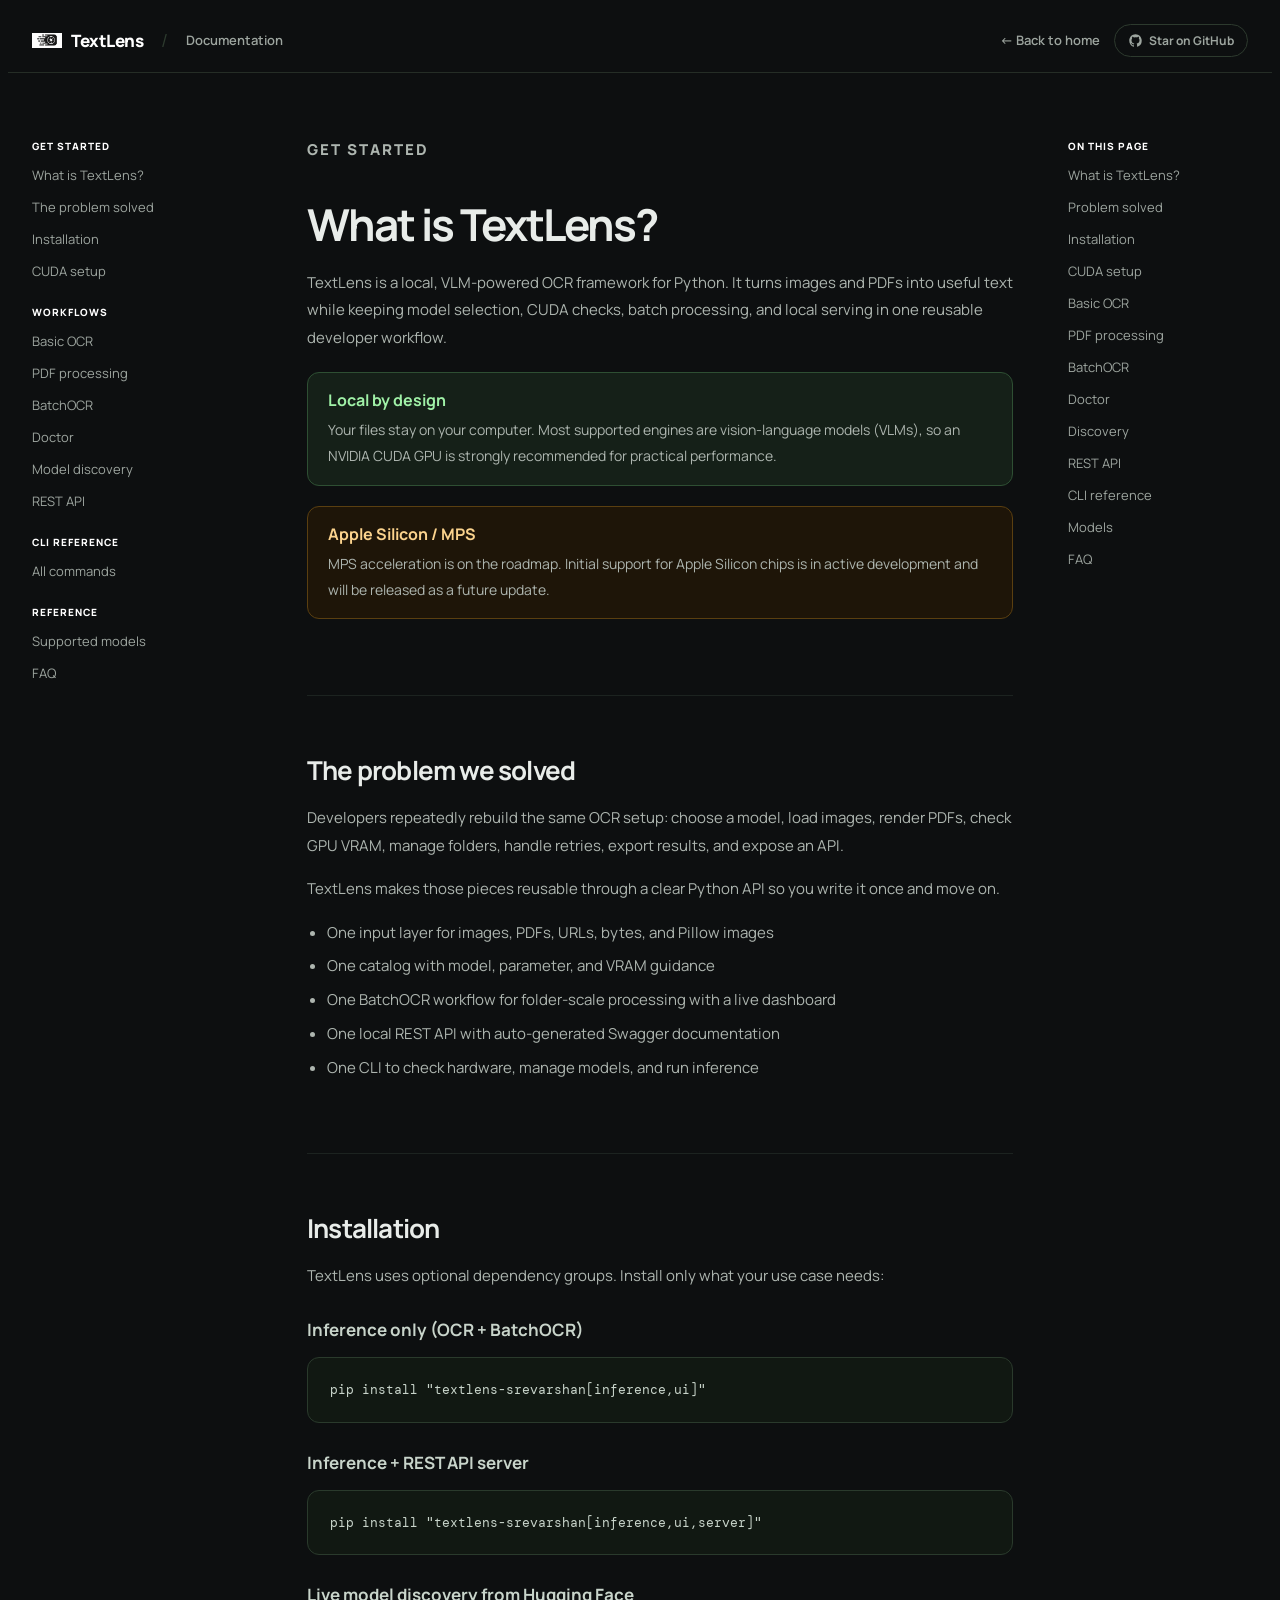
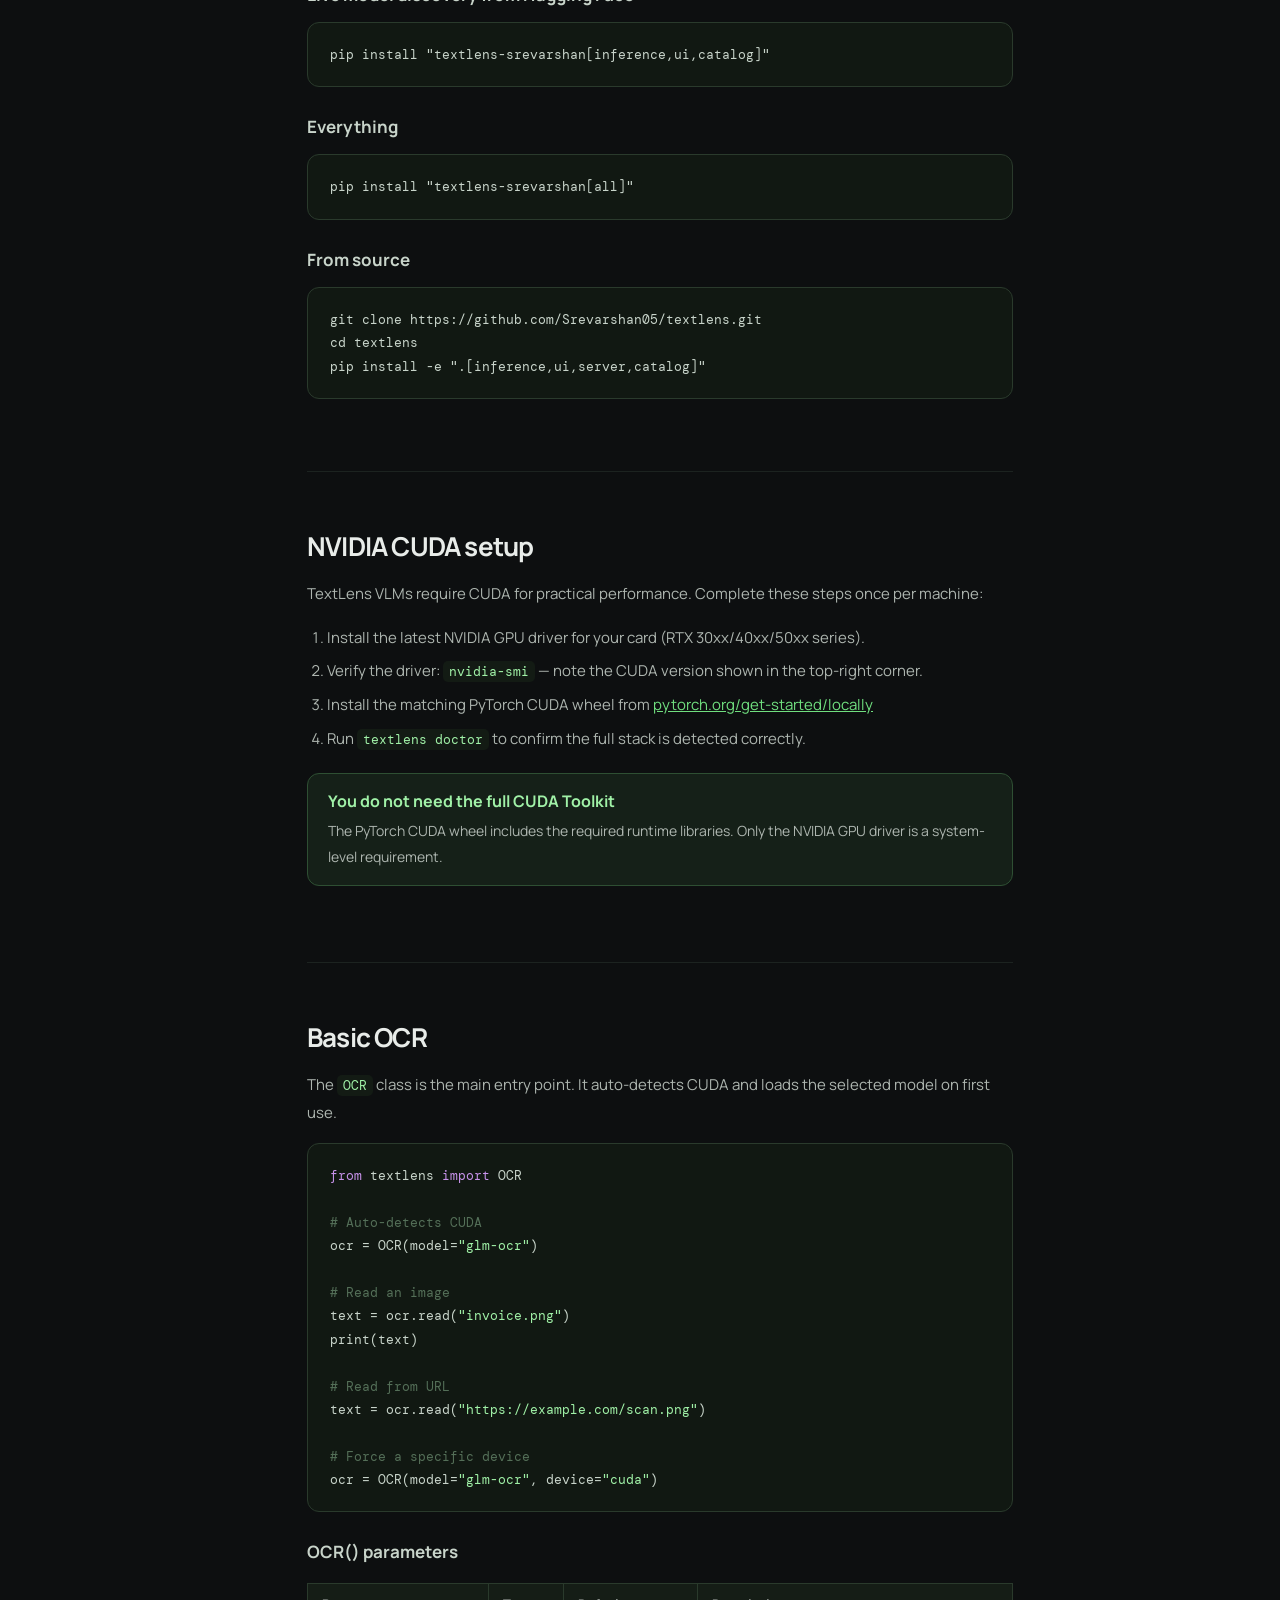
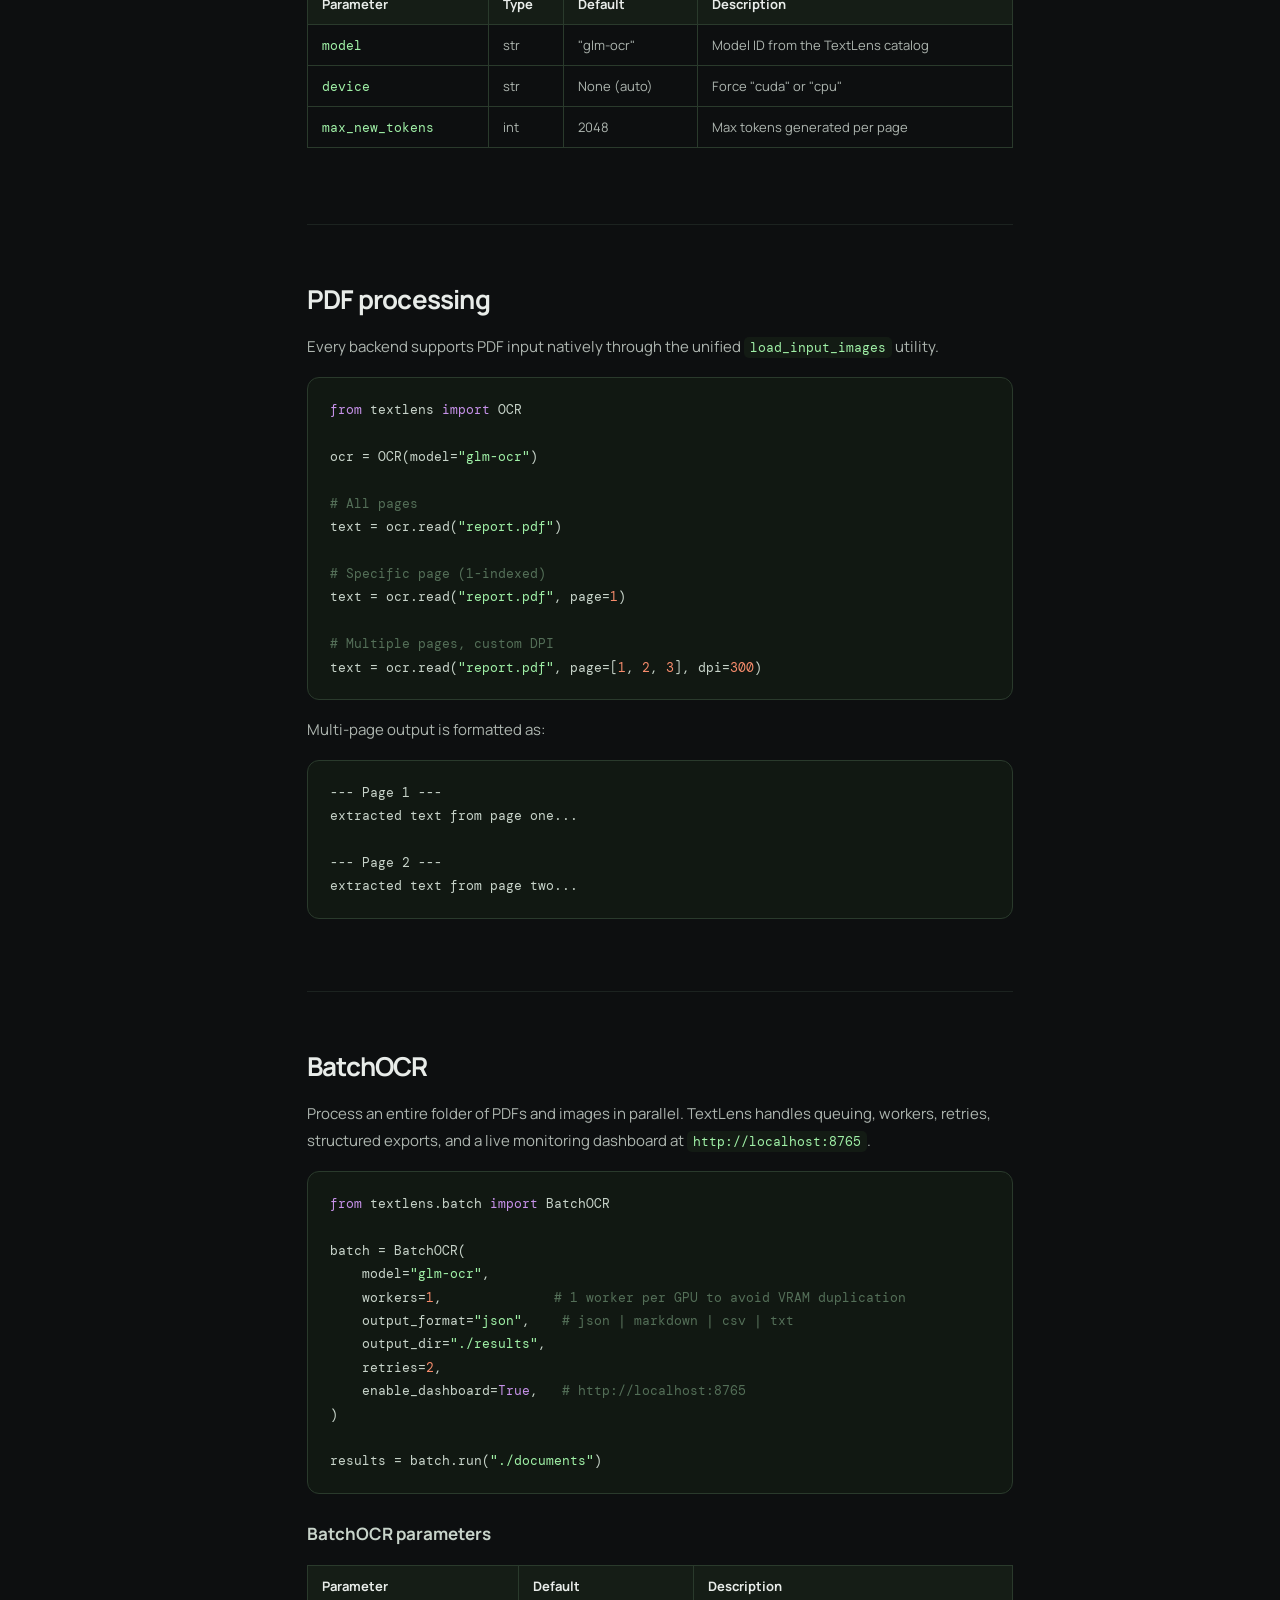
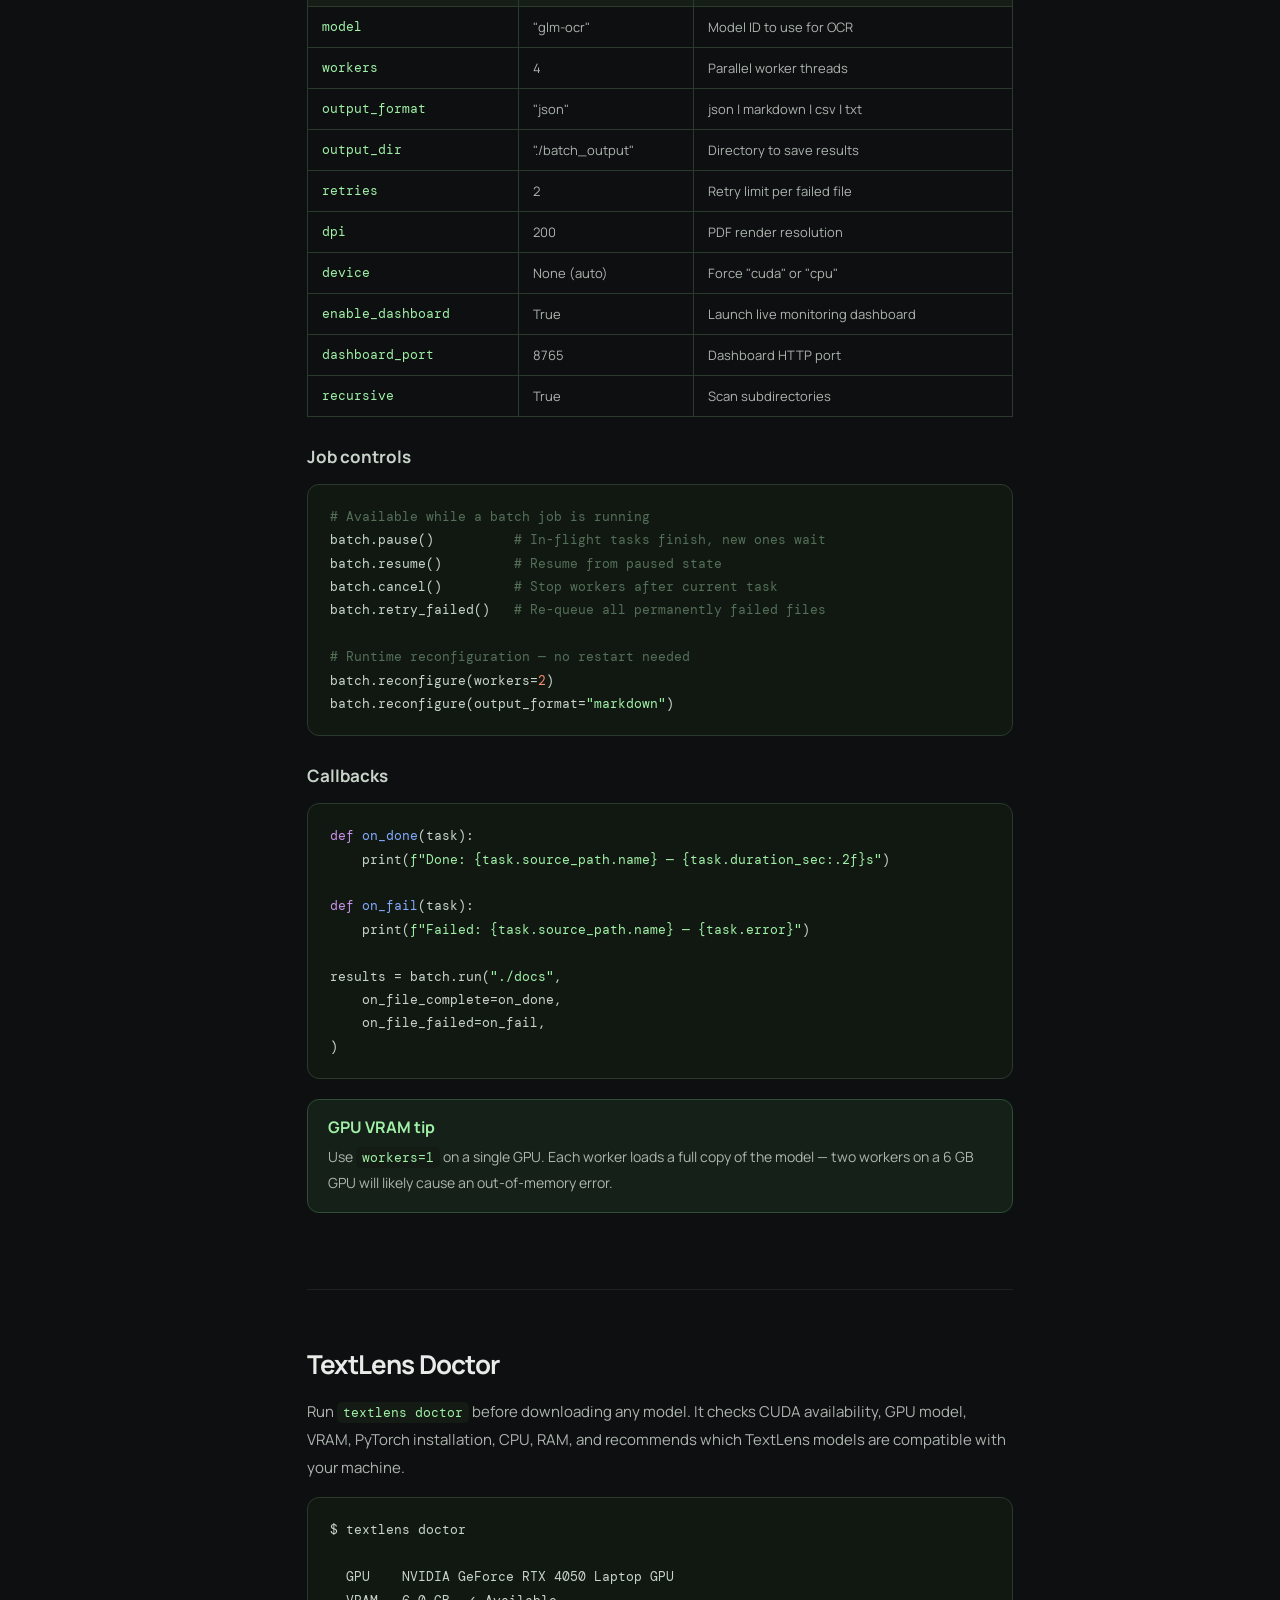
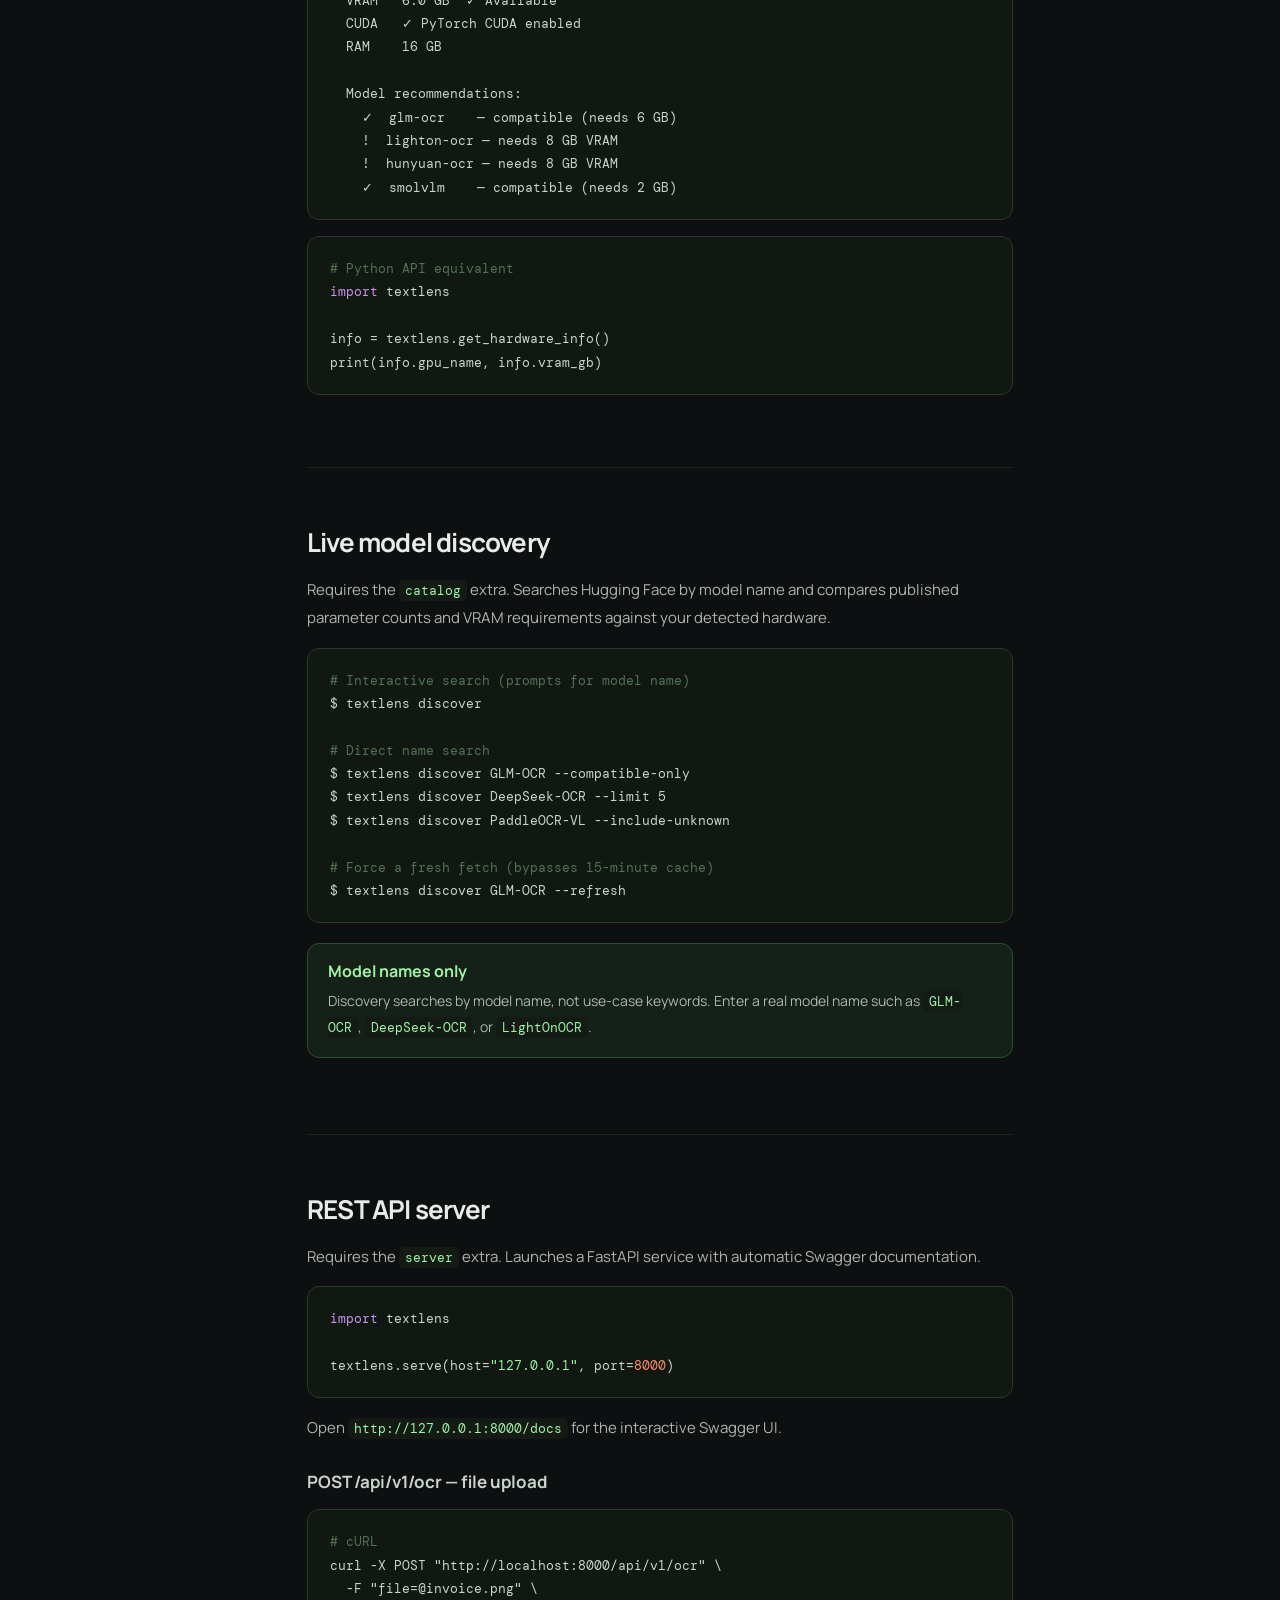
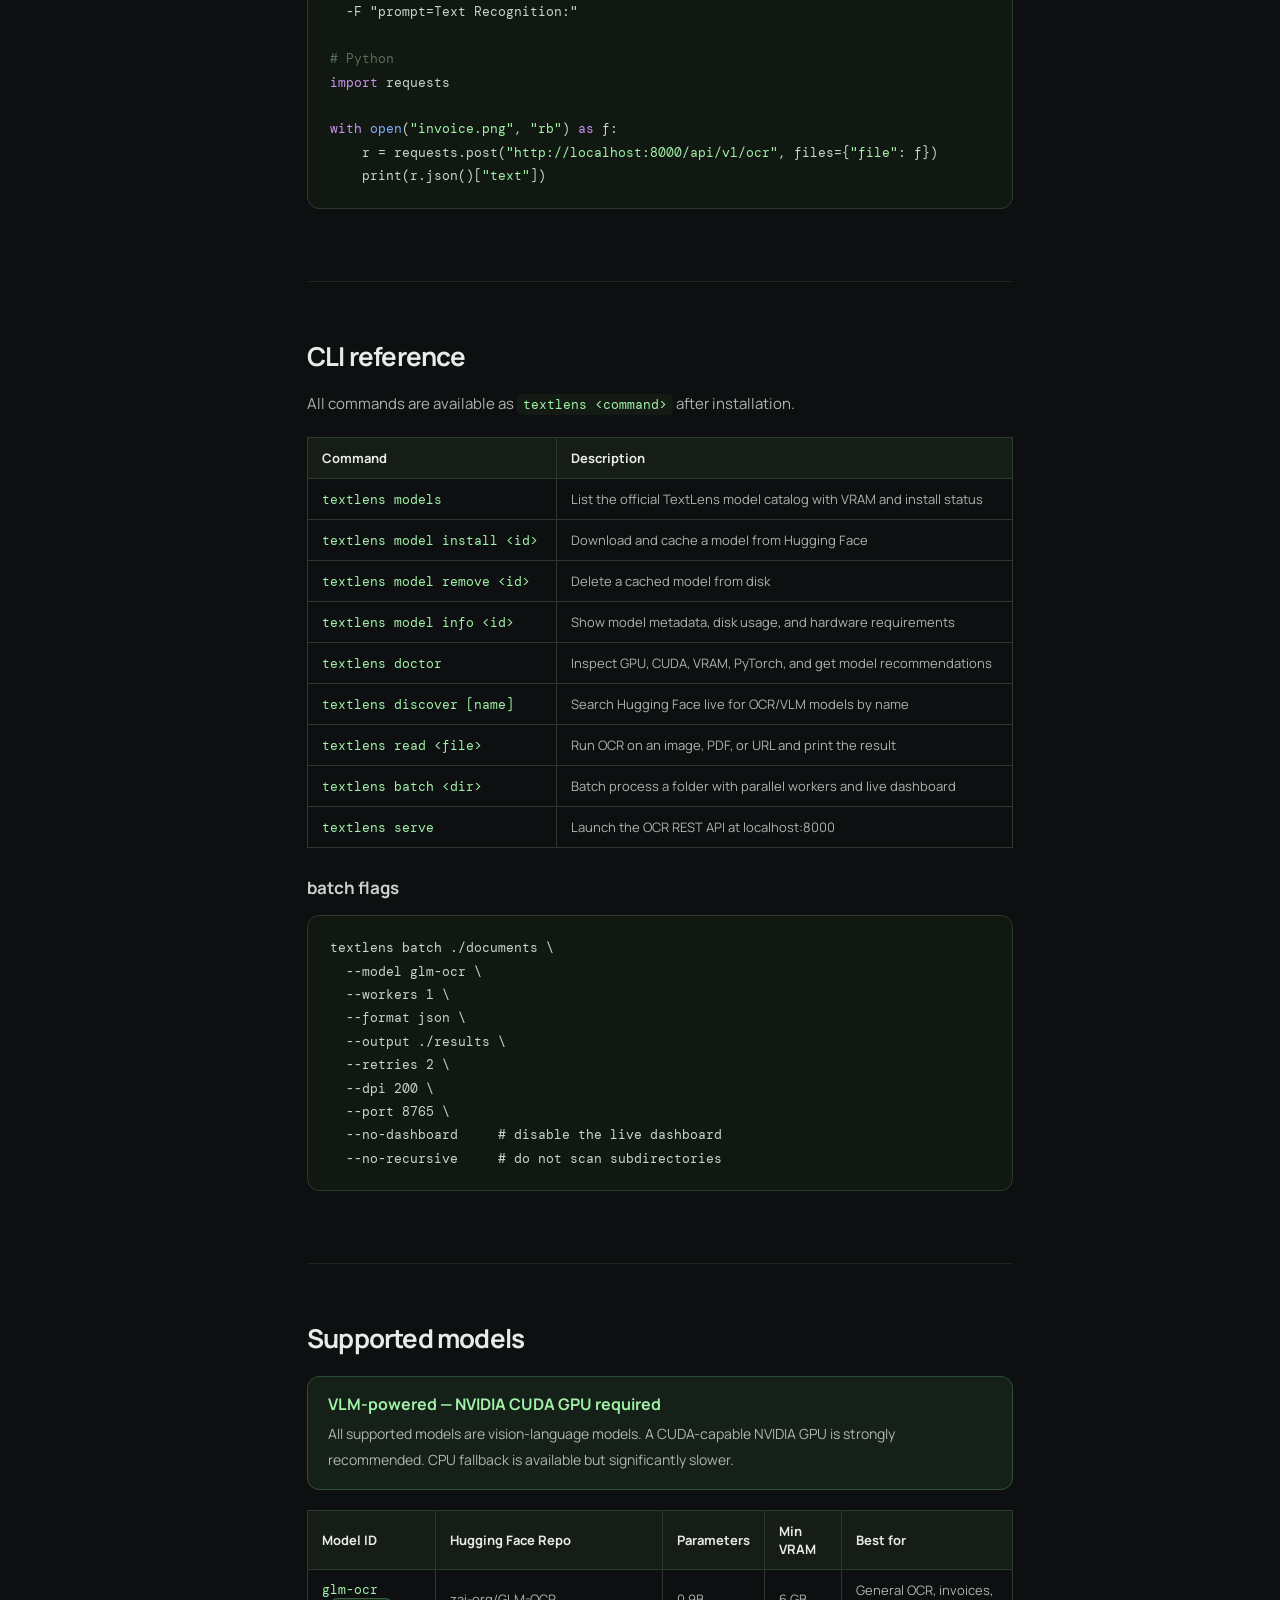
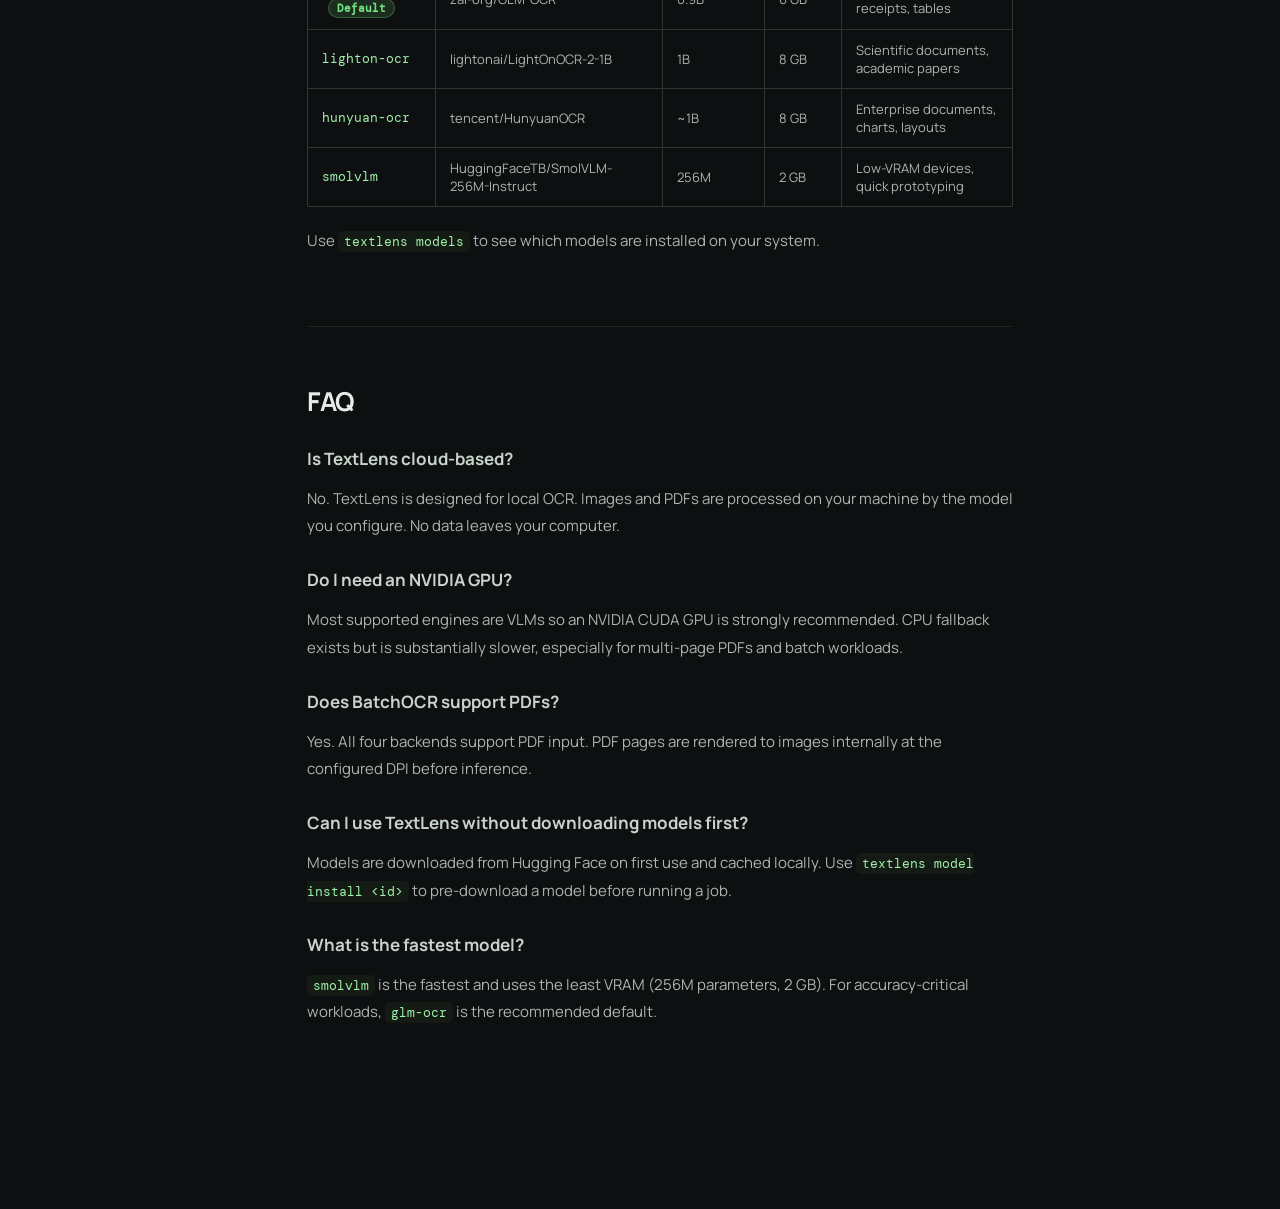
==== website/docs.html @ e1c6f3b6 "fix: website — new logo, favicon, fixed all broken special characters, expanded docs page" ====
<!doctype html>
<html lang="en">
<head>
  <meta charset="UTF-8"/>
  <meta name="viewport" content="width=device-width, initial-scale=1"/>
  <meta name="description" content="TextLens Documentation — complete API reference, installation guides, BatchOCR, CLI, REST API, and CUDA setup instructions."/>
  <title>TextLens Documentation</title>
  <link rel="icon" type="image/png" href="assets/favicon.png?v=3"/>
  <link rel="preconnect" href="https://fonts.googleapis.com"/>
  <link rel="preconnect" href="https://fonts.gstatic.com" crossorigin/>
  <link href="https://fonts.googleapis.com/css2?family=DM+Mono:wght@400;500&family=Manrope:wght@400;500;600;700;800&display=swap" rel="stylesheet"/>
  <link rel="stylesheet" href="styles.css"/>
  <style>
    html,body{background:#0d0f10;color:#e8ece9;font-family:'Manrope',sans-serif}

    /* ── Doc header ───────────────────────────── */
    .dochead{
      display:flex;align-items:center;gap:14px;
      padding:0 max(24px,calc((100vw - 1340px)/2));
      height:64px;
      border-bottom:1px solid #252d26;
      background:#0d0f10;
      position:sticky;top:0;z-index:100;
    }
    .dochead-brand{display:flex;align-items:center;gap:9px;text-decoration:none;color:#fff}
    .dochead-logo{width:30px;height:30px;object-fit:contain}
    .dochead-name{font-size:17px;font-weight:800;letter-spacing:-0.5px}
    .dochead-sep{flex:1}
    .dochead-github{
      display:flex;align-items:center;gap:6px;color:#9da59f;
      text-decoration:none;border:1px solid #2d3a2e;
      border-radius:999px;padding:7px 13px;font-size:12px;font-weight:700;
      transition:border-color .2s,color .2s;
    }
    .dochead-github:hover{border-color:#70df7f;color:#70df7f}
    .dochead-github svg{width:15px;height:15px;fill:currentColor}
    .dochead-back{color:#9da59f;text-decoration:none;font-size:13px;font-weight:600}
    .dochead-back:hover{color:#fff}

    /* ── Layout ───────────────────────────────── */
    .docgrid{
      display:grid;
      grid-template-columns:220px minmax(0,760px) 180px;
      gap:55px;
      max-width:1340px;margin:0 auto;padding:48px 24px;
    }

    /* ── Sidebar ──────────────────────────────── */
    .side{position:sticky;top:80px;height:fit-content}
    .side a,.toc a{
      display:block;color:#9da59f;text-decoration:none;
      padding:7px 0;font-size:13px;
      transition:color .18s;
    }
    .side a:hover,.toc a:hover{color:#a0f1a7}
    .side p,.toc p{font-size:10px;font-weight:800;color:#fff;letter-spacing:1px;margin:18px 0 6px}
    .side a:first-of-type{margin-top:0}

    /* ── Content ──────────────────────────────── */
    .content section{padding-bottom:56px;border-bottom:1px solid #1c2320;margin-bottom:56px}
    .content section:last-child{border-bottom:none}
    .content h1{font-size:44px;letter-spacing:-2px;line-height:1.1;margin-bottom:20px}
    .content h2{font-size:26px;letter-spacing:-0.8px;margin-top:0;margin-bottom:16px}
    .content h3{font-size:17px;font-weight:700;margin:28px 0 8px;color:#c8d4ca}
    .content p,.content li{color:#adb5af;line-height:1.85;font-size:15px}
    .content ul{padding-left:20px}
    .content li{margin-bottom:6px}
    .content code{
      font-family:'DM Mono',monospace;color:#a0f1a7;
      background:#131b14;padding:2px 6px;border-radius:5px;font-size:13px;
    }
    .section-kicker{
      font-size:10px;font-weight:800;letter-spacing:2px;color:#70df7f;
      text-transform:uppercase;margin-bottom:10px;
    }

    /* ── Code blocks ──────────────────────────── */
    .code-block{
      background:#111812;border:1px solid #2a3a2c;
      border-radius:12px;padding:20px 22px;
      font-family:'DM Mono',monospace;font-size:13px;line-height:1.8;
      color:#c8d4ca;white-space:pre;overflow-x:auto;
      margin:16px 0;
    }
    .t-kw{color:#c792ea}.t-str{color:#a0f1a7}.t-cmt{color:#546f58}
    .t-fn{color:#82aaff}.t-num{color:#f78c6c}.t-cls{color:#ffcb6b}

    /* ── Note / warning boxes ─────────────────── */
    .note{
      background:#152018;border:1px solid #2e4f33;
      padding:16px 20px;border-radius:12px;margin:20px 0;
    }
    .note strong{color:#a0f1a7;display:block;margin-bottom:6px}
    .note p{margin:0;font-size:14px}
    .warn{background:#1e1508;border-color:#5a3f10}
    .warn strong{color:#fbd38d}

    /* ── Table ────────────────────────────────── */
    .doc-table{width:100%;border-collapse:collapse;margin:20px 0}
    .doc-table td,.doc-table th{
      border:1px solid #2a3a2c;padding:11px 14px;
      text-align:left;font-size:13px;color:#adb5af;
    }
    .doc-table th{background:#151d16;color:#e8ece9;font-weight:700}
    .doc-table td:first-child{font-family:'DM Mono',monospace;color:#a0f1a7}
    .doc-table tr:hover td{background:#141b15}

    /* ── Badges ───────────────────────────────── */
    .badge{
      display:inline-block;padding:2px 8px;border-radius:999px;
      font-size:11px;font-weight:700;margin-left:6px;
    }
    .badge-default{background:rgba(112,223,127,0.15);color:#70df7f;border:1px solid rgba(112,223,127,0.3)}
    .badge-cuda{background:rgba(99,179,237,0.15);color:#63b3ed;border:1px solid rgba(99,179,237,0.3)}

    /* ── TOC ──────────────────────────────────── */
    .toc{position:sticky;top:80px;height:fit-content}

    @media(max-width:900px){
      .docgrid{display:block;padding:28px 16px}
      .side,.toc{display:none}
      .content h1{font-size:34px}
    }
  </style>
</head>
<body>

<!-- ── Header ──────────────────────────────────── -->
<header class="dochead">
  <a class="dochead-brand" href="index.html">
    <img class="dochead-logo" src="assets/logo.png?v=3" alt="TextLens logo"/>
    <span class="dochead-name">TextLens</span>
  </a>
  <span style="color:#2d3a2e;font-size:18px;margin:0 4px">/</span>
  <span style="color:#9da59f;font-size:13px;font-weight:600">Documentation</span>
  <div class="dochead-sep"></div>
  <a class="dochead-back" href="index.html">&larr; Back to home</a>
  <a class="dochead-github" href="https://github.com/Srevarshan05/textlens" target="_blank" rel="noreferrer">
    <svg viewBox="0 0 24 24" aria-hidden="true"><path d="M12 2C6.48 2 2 6.58 2 12.23c0 4.52 2.87 8.35 6.84 9.7.5.1.68-.22.68-.49 0-.24-.01-1.04-.01-1.89-2.78.62-3.37-1.2-3.37-1.2-.45-1.18-1.11-1.49-1.11-1.49-.91-.64.07-.63.07-.63 1.01.07 1.54 1.06 1.54 1.06.9 1.57 2.35 1.12 2.92.85.09-.67.35-1.12.64-1.38-2.22-.26-4.56-1.14-4.56-5.07 0-1.12.39-2.03 1.03-2.75-.1-.26-.45-1.31.1-2.73 0 0 .84-.27 2.75 1.05A9.28 9.28 0 0 1 12 6.9c.85 0 1.71.12 2.51.34 1.91-1.32 2.75-1.05 2.75-1.05.55 1.42.2 2.47.1 2.73.64.72 1.03 1.63 1.03 2.75 0 3.94-2.34 4.8-4.57 5.06.36.32.68.93.68 1.88 0 1.36-.01 2.45-.01 2.78 0 .27.18.59.69.49A10.25 10.25 0 0 0 22 12.23C22 6.58 17.52 2 12 2Z"/></svg>
    Star on GitHub
  </a>
</header>

<div class="docgrid">

  <!-- ── Left sidebar ──────────────────────────── -->
  <aside class="side">
    <p>GET STARTED</p>
    <a href="#what">What is TextLens?</a>
    <a href="#problem">The problem solved</a>
    <a href="#install">Installation</a>
    <a href="#cuda">CUDA setup</a>
    <p>WORKFLOWS</p>
    <a href="#ocr">Basic OCR</a>
    <a href="#pdf">PDF processing</a>
    <a href="#batch">BatchOCR</a>
    <a href="#doctor">Doctor</a>
    <a href="#discover">Model discovery</a>
    <a href="#server">REST API</a>
    <p>CLI REFERENCE</p>
    <a href="#cli">All commands</a>
    <p>REFERENCE</p>
    <a href="#models">Supported models</a>
    <a href="#faq">FAQ</a>
  </aside>

  <!-- ── Main content ──────────────────────────── -->
  <main class="content">

    <section id="what">
      <p class="section-kicker">GET STARTED</p>
      <h1>What is TextLens?</h1>
      <p>TextLens is a local, VLM-powered OCR framework for Python. It turns images and PDFs into useful text while keeping model selection, CUDA checks, batch processing, and local serving in one reusable developer workflow.</p>
      <div class="note">
        <strong>Local by design</strong>
        <p>Your files stay on your computer. Most supported engines are vision-language models (VLMs), so an NVIDIA CUDA GPU is strongly recommended for practical performance.</p>
      </div>
      <div class="note warn">
        <strong>Apple Silicon / MPS</strong>
        <p>MPS acceleration is on the roadmap. Initial support for Apple Silicon chips is in active development and will be released as a future update.</p>
      </div>
    </section>

    <section id="problem">
      <h2>The problem we solved</h2>
      <p>Developers repeatedly rebuild the same OCR setup: choose a model, load images, render PDFs, check GPU VRAM, manage folders, handle retries, export results, and expose an API.</p>
      <p>TextLens makes those pieces reusable through a clear Python API so you write it once and move on.</p>
      <ul>
        <li>One input layer for images, PDFs, URLs, bytes, and Pillow images</li>
        <li>One catalog with model, parameter, and VRAM guidance</li>
        <li>One BatchOCR workflow for folder-scale processing with a live dashboard</li>
        <li>One local REST API with auto-generated Swagger documentation</li>
        <li>One CLI to check hardware, manage models, and run inference</li>
      </ul>
    </section>

    <section id="install">
      <h2>Installation</h2>
      <p>TextLens uses optional dependency groups. Install only what your use case needs:</p>

      <h3>Inference only (OCR + BatchOCR)</h3>
      <div class="code-block">pip install "textlens-srevarshan[inference,ui]"</div>

      <h3>Inference + REST API server</h3>
      <div class="code-block">pip install "textlens-srevarshan[inference,ui,server]"</div>

      <h3>Live model discovery from Hugging Face</h3>
      <div class="code-block">pip install "textlens-srevarshan[inference,ui,catalog]"</div>

      <h3>Everything</h3>
      <div class="code-block">pip install "textlens-srevarshan[all]"</div>

      <h3>From source</h3>
      <div class="code-block">git clone https://github.com/Srevarshan05/textlens.git
cd textlens
pip install -e ".[inference,ui,server,catalog]"</div>
    </section>

    <section id="cuda">
      <h2>NVIDIA CUDA setup</h2>
      <p>TextLens VLMs require CUDA for practical performance. Complete these steps once per machine:</p>
      <ol style="color:#adb5af;line-height:2;padding-left:20px">
        <li>Install the latest NVIDIA GPU driver for your card (RTX 30xx/40xx/50xx series).</li>
        <li>Verify the driver: <code>nvidia-smi</code> — note the CUDA version shown in the top-right corner.</li>
        <li>Install the matching PyTorch CUDA wheel from <a href="https://pytorch.org/get-started/locally/" style="color:#70df7f" target="_blank" rel="noreferrer">pytorch.org/get-started/locally</a></li>
        <li>Run <code>textlens doctor</code> to confirm the full stack is detected correctly.</li>
      </ol>
      <div class="note">
        <strong>You do not need the full CUDA Toolkit</strong>
        <p>The PyTorch CUDA wheel includes the required runtime libraries. Only the NVIDIA GPU driver is a system-level requirement.</p>
      </div>
    </section>

    <section id="ocr">
      <h2>Basic OCR</h2>
      <p>The <code>OCR</code> class is the main entry point. It auto-detects CUDA and loads the selected model on first use.</p>
      <div class="code-block"><span class="t-kw">from</span> textlens <span class="t-kw">import</span> OCR

<span class="t-cmt"># Auto-detects CUDA</span>
ocr = OCR(model=<span class="t-str">"glm-ocr"</span>)

<span class="t-cmt"># Read an image</span>
text = ocr.read(<span class="t-str">"invoice.png"</span>)
print(text)

<span class="t-cmt"># Read from URL</span>
text = ocr.read(<span class="t-str">"https://example.com/scan.png"</span>)

<span class="t-cmt"># Force a specific device</span>
ocr = OCR(model=<span class="t-str">"glm-ocr"</span>, device=<span class="t-str">"cuda"</span>)</div>

      <h3>OCR() parameters</h3>
      <table class="doc-table">
        <tr><th>Parameter</th><th>Type</th><th>Default</th><th>Description</th></tr>
        <tr><td>model</td><td>str</td><td>"glm-ocr"</td><td>Model ID from the TextLens catalog</td></tr>
        <tr><td>device</td><td>str</td><td>None (auto)</td><td>Force "cuda" or "cpu"</td></tr>
        <tr><td>max_new_tokens</td><td>int</td><td>2048</td><td>Max tokens generated per page</td></tr>
      </table>
    </section>

    <section id="pdf">
      <h2>PDF processing</h2>
      <p>Every backend supports PDF input natively through the unified <code>load_input_images</code> utility.</p>
      <div class="code-block"><span class="t-kw">from</span> textlens <span class="t-kw">import</span> OCR

ocr = OCR(model=<span class="t-str">"glm-ocr"</span>)

<span class="t-cmt"># All pages</span>
text = ocr.read(<span class="t-str">"report.pdf"</span>)

<span class="t-cmt"># Specific page (1-indexed)</span>
text = ocr.read(<span class="t-str">"report.pdf"</span>, page=<span class="t-num">1</span>)

<span class="t-cmt"># Multiple pages, custom DPI</span>
text = ocr.read(<span class="t-str">"report.pdf"</span>, page=[<span class="t-num">1</span>, <span class="t-num">2</span>, <span class="t-num">3</span>], dpi=<span class="t-num">300</span>)</div>

      <p>Multi-page output is formatted as:</p>
      <div class="code-block">--- Page 1 ---
extracted text from page one...

--- Page 2 ---
extracted text from page two...</div>
    </section>

    <section id="batch">
      <h2>BatchOCR</h2>
      <p>Process an entire folder of PDFs and images in parallel. TextLens handles queuing, workers, retries, structured exports, and a live monitoring dashboard at <code>http://localhost:8765</code>.</p>

      <div class="code-block"><span class="t-kw">from</span> textlens.batch <span class="t-kw">import</span> BatchOCR

batch = BatchOCR(
    model=<span class="t-str">"glm-ocr"</span>,
    workers=<span class="t-num">1</span>,              <span class="t-cmt"># 1 worker per GPU to avoid VRAM duplication</span>
    output_format=<span class="t-str">"json"</span>,    <span class="t-cmt"># json | markdown | csv | txt</span>
    output_dir=<span class="t-str">"./results"</span>,
    retries=<span class="t-num">2</span>,
    enable_dashboard=<span class="t-kw">True</span>,   <span class="t-cmt"># http://localhost:8765</span>
)

results = batch.run(<span class="t-str">"./documents"</span>)</code></pre>
</div>

      <h3>BatchOCR parameters</h3>
      <table class="doc-table">
        <tr><th>Parameter</th><th>Default</th><th>Description</th></tr>
        <tr><td>model</td><td>"glm-ocr"</td><td>Model ID to use for OCR</td></tr>
        <tr><td>workers</td><td>4</td><td>Parallel worker threads</td></tr>
        <tr><td>output_format</td><td>"json"</td><td>json | markdown | csv | txt</td></tr>
        <tr><td>output_dir</td><td>"./batch_output"</td><td>Directory to save results</td></tr>
        <tr><td>retries</td><td>2</td><td>Retry limit per failed file</td></tr>
        <tr><td>dpi</td><td>200</td><td>PDF render resolution</td></tr>
        <tr><td>device</td><td>None (auto)</td><td>Force "cuda" or "cpu"</td></tr>
        <tr><td>enable_dashboard</td><td>True</td><td>Launch live monitoring dashboard</td></tr>
        <tr><td>dashboard_port</td><td>8765</td><td>Dashboard HTTP port</td></tr>
        <tr><td>recursive</td><td>True</td><td>Scan subdirectories</td></tr>
      </table>

      <h3>Job controls</h3>
      <div class="code-block"><span class="t-cmt"># Available while a batch job is running</span>
batch.pause()          <span class="t-cmt"># In-flight tasks finish, new ones wait</span>
batch.resume()         <span class="t-cmt"># Resume from paused state</span>
batch.cancel()         <span class="t-cmt"># Stop workers after current task</span>
batch.retry_failed()   <span class="t-cmt"># Re-queue all permanently failed files</span>

<span class="t-cmt"># Runtime reconfiguration — no restart needed</span>
batch.reconfigure(workers=<span class="t-num">2</span>)
batch.reconfigure(output_format=<span class="t-str">"markdown"</span>)</div>

      <h3>Callbacks</h3>
      <div class="code-block"><span class="t-kw">def</span> <span class="t-fn">on_done</span>(task):
    print(<span class="t-str">f"Done: {task.source_path.name} — {task.duration_sec:.2f}s"</span>)

<span class="t-kw">def</span> <span class="t-fn">on_fail</span>(task):
    print(<span class="t-str">f"Failed: {task.source_path.name} — {task.error}"</span>)

results = batch.run(<span class="t-str">"./docs"</span>,
    on_file_complete=on_done,
    on_file_failed=on_fail,
)</div>

      <div class="note">
        <strong>GPU VRAM tip</strong>
        <p>Use <code>workers=1</code> on a single GPU. Each worker loads a full copy of the model — two workers on a 6 GB GPU will likely cause an out-of-memory error.</p>
      </div>
    </section>

    <section id="doctor">
      <h2>TextLens Doctor</h2>
      <p>Run <code>textlens doctor</code> before downloading any model. It checks CUDA availability, GPU model, VRAM, PyTorch installation, CPU, RAM, and recommends which TextLens models are compatible with your machine.</p>
      <div class="code-block">$ textlens doctor

  GPU    NVIDIA GeForce RTX 4050 Laptop GPU
  VRAM   6.0 GB  ✓ Available
  CUDA   ✓ PyTorch CUDA enabled
  RAM    16 GB

  Model recommendations:
    ✓  glm-ocr    — compatible (needs 6 GB)
    !  lighton-ocr — needs 8 GB VRAM
    !  hunyuan-ocr — needs 8 GB VRAM
    ✓  smolvlm    — compatible (needs 2 GB)</div>

      <div class="code-block"><span class="t-cmt"># Python API equivalent</span>
<span class="t-kw">import</span> textlens

info = textlens.get_hardware_info()
print(info.gpu_name, info.vram_gb)</div>
    </section>

    <section id="discover">
      <h2>Live model discovery</h2>
      <p>Requires the <code>catalog</code> extra. Searches Hugging Face by model name and compares published parameter counts and VRAM requirements against your detected hardware.</p>
      <div class="code-block"><span class="t-cmt"># Interactive search (prompts for model name)</span>
$ textlens discover

<span class="t-cmt"># Direct name search</span>
$ textlens discover GLM-OCR --compatible-only
$ textlens discover DeepSeek-OCR --limit 5
$ textlens discover PaddleOCR-VL --include-unknown

<span class="t-cmt"># Force a fresh fetch (bypasses 15-minute cache)</span>
$ textlens discover GLM-OCR --refresh</div>

      <div class="note">
        <strong>Model names only</strong>
        <p>Discovery searches by model name, not use-case keywords. Enter a real model name such as <code>GLM-OCR</code>, <code>DeepSeek-OCR</code>, or <code>LightOnOCR</code>.</p>
      </div>
    </section>

    <section id="server">
      <h2>REST API server</h2>
      <p>Requires the <code>server</code> extra. Launches a FastAPI service with automatic Swagger documentation.</p>
      <div class="code-block"><span class="t-kw">import</span> textlens

textlens.serve(host=<span class="t-str">"127.0.0.1"</span>, port=<span class="t-num">8000</span>)</div>

      <p>Open <code>http://127.0.0.1:8000/docs</code> for the interactive Swagger UI.</p>

      <h3>POST /api/v1/ocr — file upload</h3>
      <div class="code-block"><span class="t-cmt"># cURL</span>
curl -X POST "http://localhost:8000/api/v1/ocr" \
  -F "file=@invoice.png" \
  -F "prompt=Text Recognition:"

<span class="t-cmt"># Python</span>
<span class="t-kw">import</span> requests

<span class="t-kw">with</span> <span class="t-fn">open</span>(<span class="t-str">"invoice.png"</span>, <span class="t-str">"rb"</span>) <span class="t-kw">as</span> f:
    r = requests.post(<span class="t-str">"http://localhost:8000/api/v1/ocr"</span>, files={<span class="t-str">"file"</span>: f})
    print(r.json()[<span class="t-str">"text"</span>])</div>
    </section>

    <section id="cli">
      <h2>CLI reference</h2>
      <p>All commands are available as <code>textlens &lt;command&gt;</code> after installation.</p>
      <table class="doc-table">
        <tr><th>Command</th><th>Description</th></tr>
        <tr><td>textlens models</td><td>List the official TextLens model catalog with VRAM and install status</td></tr>
        <tr><td>textlens model install &lt;id&gt;</td><td>Download and cache a model from Hugging Face</td></tr>
        <tr><td>textlens model remove &lt;id&gt;</td><td>Delete a cached model from disk</td></tr>
        <tr><td>textlens model info &lt;id&gt;</td><td>Show model metadata, disk usage, and hardware requirements</td></tr>
        <tr><td>textlens doctor</td><td>Inspect GPU, CUDA, VRAM, PyTorch, and get model recommendations</td></tr>
        <tr><td>textlens discover [name]</td><td>Search Hugging Face live for OCR/VLM models by name</td></tr>
        <tr><td>textlens read &lt;file&gt;</td><td>Run OCR on an image, PDF, or URL and print the result</td></tr>
        <tr><td>textlens batch &lt;dir&gt;</td><td>Batch process a folder with parallel workers and live dashboard</td></tr>
        <tr><td>textlens serve</td><td>Launch the OCR REST API at localhost:8000</td></tr>
      </table>

      <h3>batch flags</h3>
      <div class="code-block">textlens batch ./documents \
  --model glm-ocr \
  --workers 1 \
  --format json \
  --output ./results \
  --retries 2 \
  --dpi 200 \
  --port 8765 \
  --no-dashboard     # disable the live dashboard
  --no-recursive     # do not scan subdirectories</div>
    </section>

    <section id="models">
      <h2>Supported models</h2>
      <div class="note">
        <strong>VLM-powered — NVIDIA CUDA GPU required</strong>
        <p>All supported models are vision-language models. A CUDA-capable NVIDIA GPU is strongly recommended. CPU fallback is available but significantly slower.</p>
      </div>
      <table class="doc-table">
        <tr><th>Model ID</th><th>Hugging Face Repo</th><th>Parameters</th><th>Min VRAM</th><th>Best for</th></tr>
        <tr>
          <td>glm-ocr <span class="badge badge-default">Default</span></td>
          <td>zai-org/GLM-OCR</td><td>0.9B</td><td>6 GB</td>
          <td>General OCR, invoices, receipts, tables</td>
        </tr>
        <tr>
          <td>lighton-ocr</td>
          <td>lightonai/LightOnOCR-2-1B</td><td>1B</td><td>8 GB</td>
          <td>Scientific documents, academic papers</td>
        </tr>
        <tr>
          <td>hunyuan-ocr</td>
          <td>tencent/HunyuanOCR</td><td>~1B</td><td>8 GB</td>
          <td>Enterprise documents, charts, layouts</td>
        </tr>
        <tr>
          <td>smolvlm</td>
          <td>HuggingFaceTB/SmolVLM-256M-Instruct</td><td>256M</td><td>2 GB</td>
          <td>Low-VRAM devices, quick prototyping</td>
        </tr>
      </table>

      <p>Use <code>textlens models</code> to see which models are installed on your system.</p>
    </section>

    <section id="faq">
      <h2>FAQ</h2>

      <h3>Is TextLens cloud-based?</h3>
      <p>No. TextLens is designed for local OCR. Images and PDFs are processed on your machine by the model you configure. No data leaves your computer.</p>

      <h3>Do I need an NVIDIA GPU?</h3>
      <p>Most supported engines are VLMs so an NVIDIA CUDA GPU is strongly recommended. CPU fallback exists but is substantially slower, especially for multi-page PDFs and batch workloads.</p>

      <h3>Does BatchOCR support PDFs?</h3>
      <p>Yes. All four backends support PDF input. PDF pages are rendered to images internally at the configured DPI before inference.</p>

      <h3>Can I use TextLens without downloading models first?</h3>
      <p>Models are downloaded from Hugging Face on first use and cached locally. Use <code>textlens model install &lt;id&gt;</code> to pre-download a model before running a job.</p>

      <h3>What is the fastest model?</h3>
      <p><code>smolvlm</code> is the fastest and uses the least VRAM (256M parameters, 2 GB). For accuracy-critical workloads, <code>glm-ocr</code> is the recommended default.</p>
    </section>

  </main>

  <!-- ── Right TOC ──────────────────────────────── -->
  <aside class="toc">
    <p>ON THIS PAGE</p>
    <a href="#what">What is TextLens?</a>
    <a href="#problem">Problem solved</a>
    <a href="#install">Installation</a>
    <a href="#cuda">CUDA setup</a>
    <a href="#ocr">Basic OCR</a>
    <a href="#pdf">PDF processing</a>
    <a href="#batch">BatchOCR</a>
    <a href="#doctor">Doctor</a>
    <a href="#discover">Discovery</a>
    <a href="#server">REST API</a>
    <a href="#cli">CLI reference</a>
    <a href="#models">Models</a>
    <a href="#faq">FAQ</a>
  </aside>

</div>
</body>
</html>
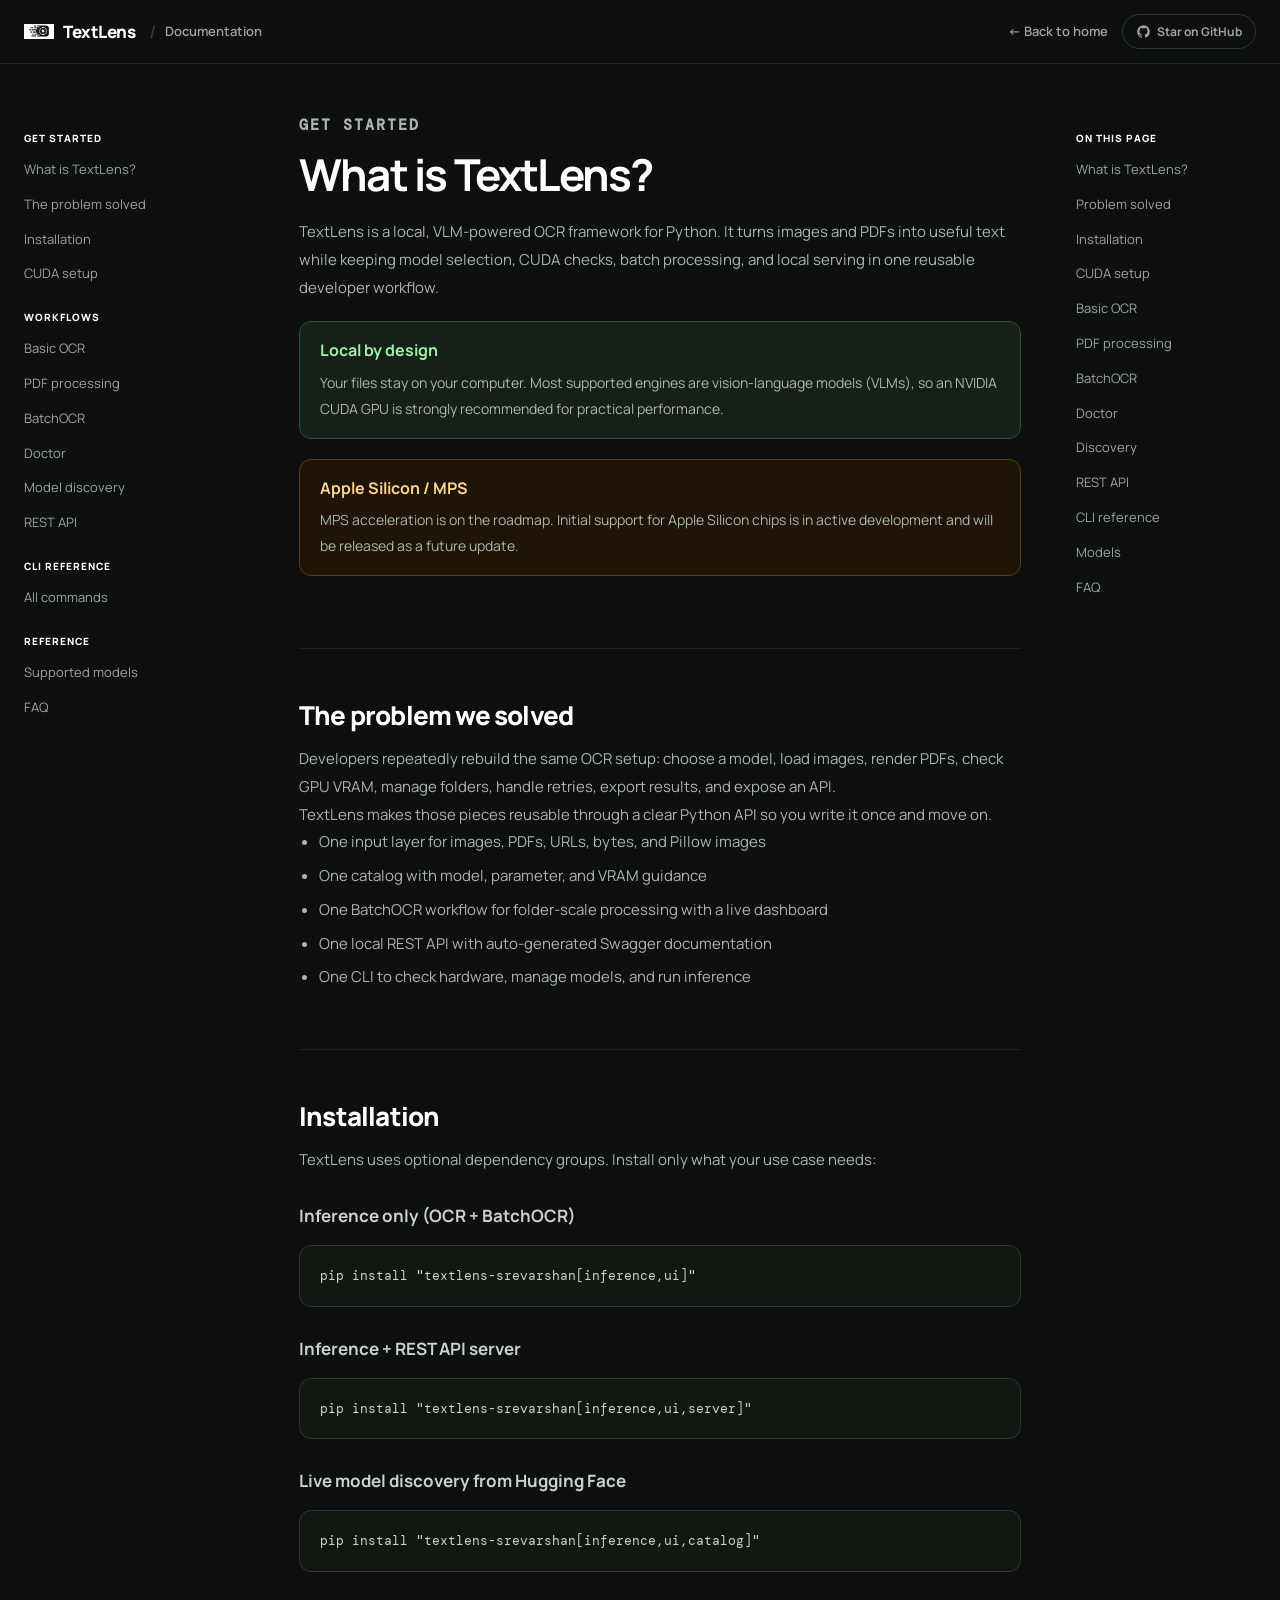
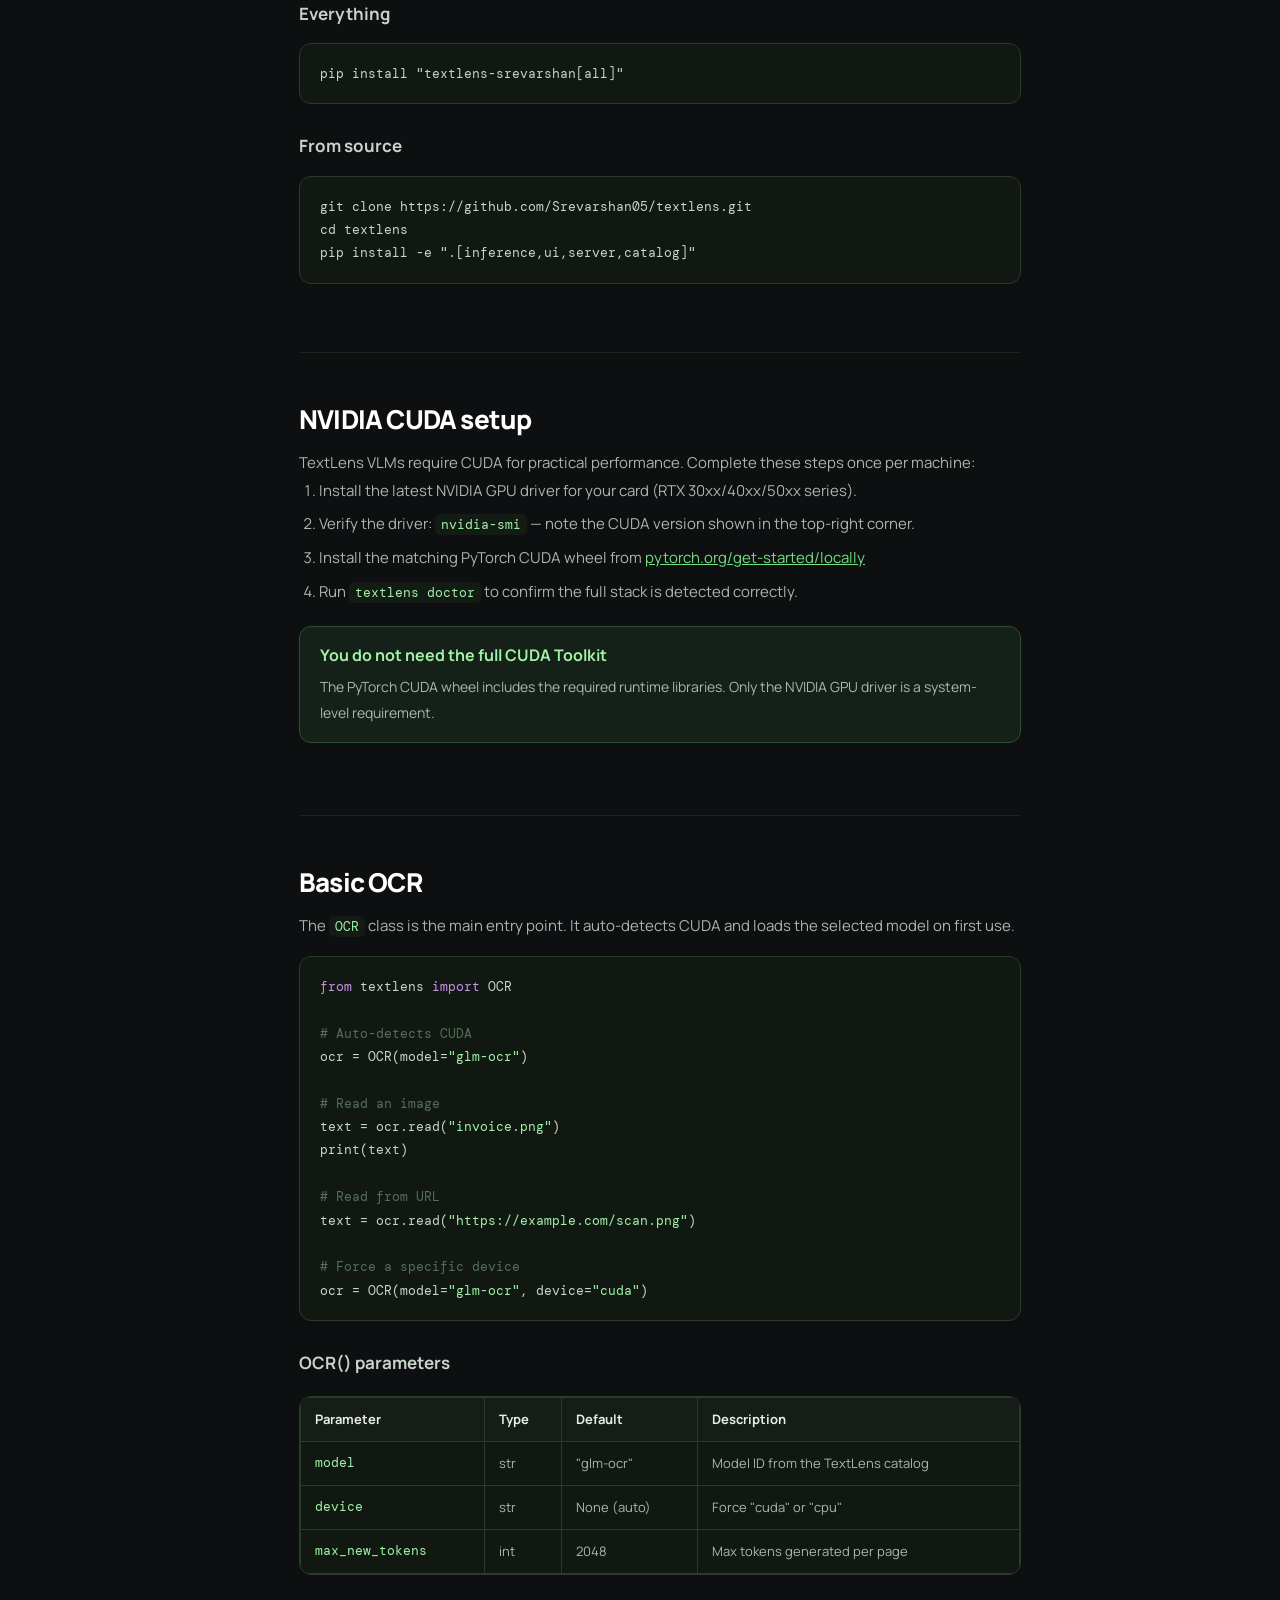
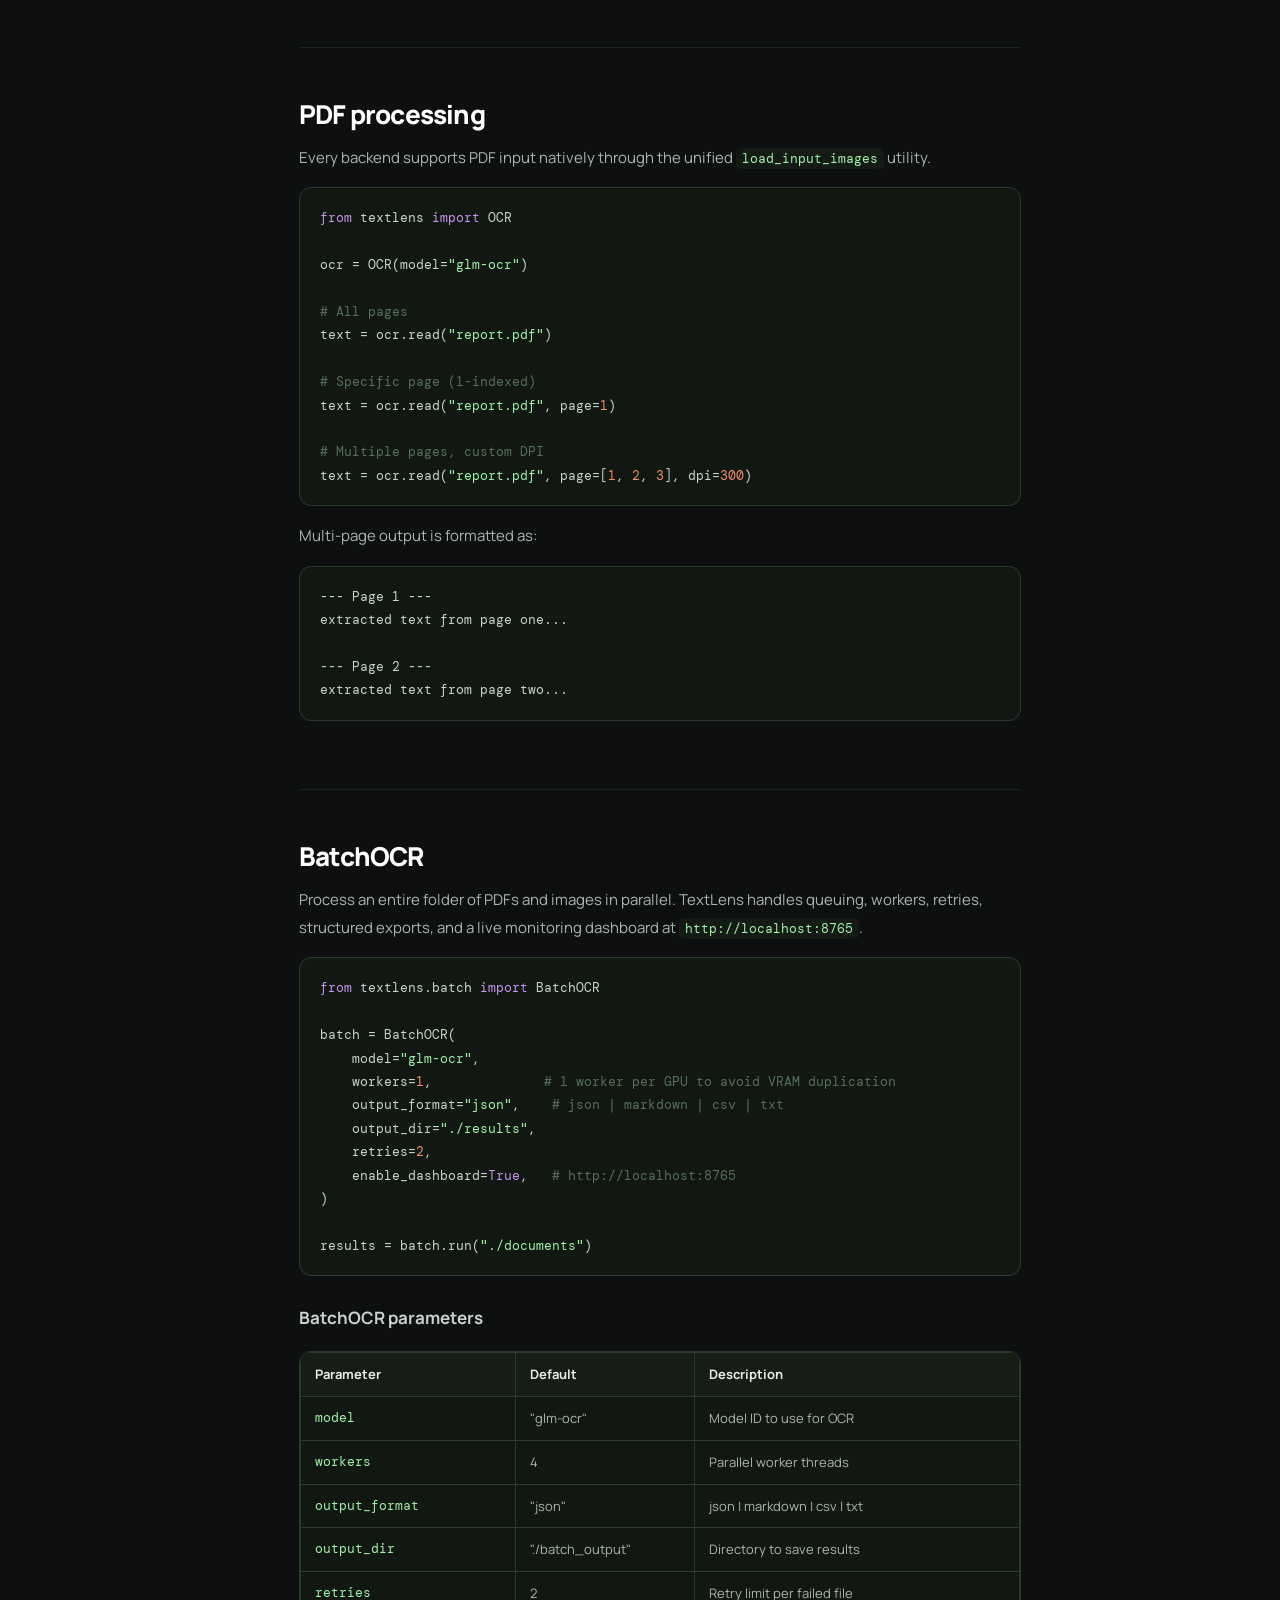
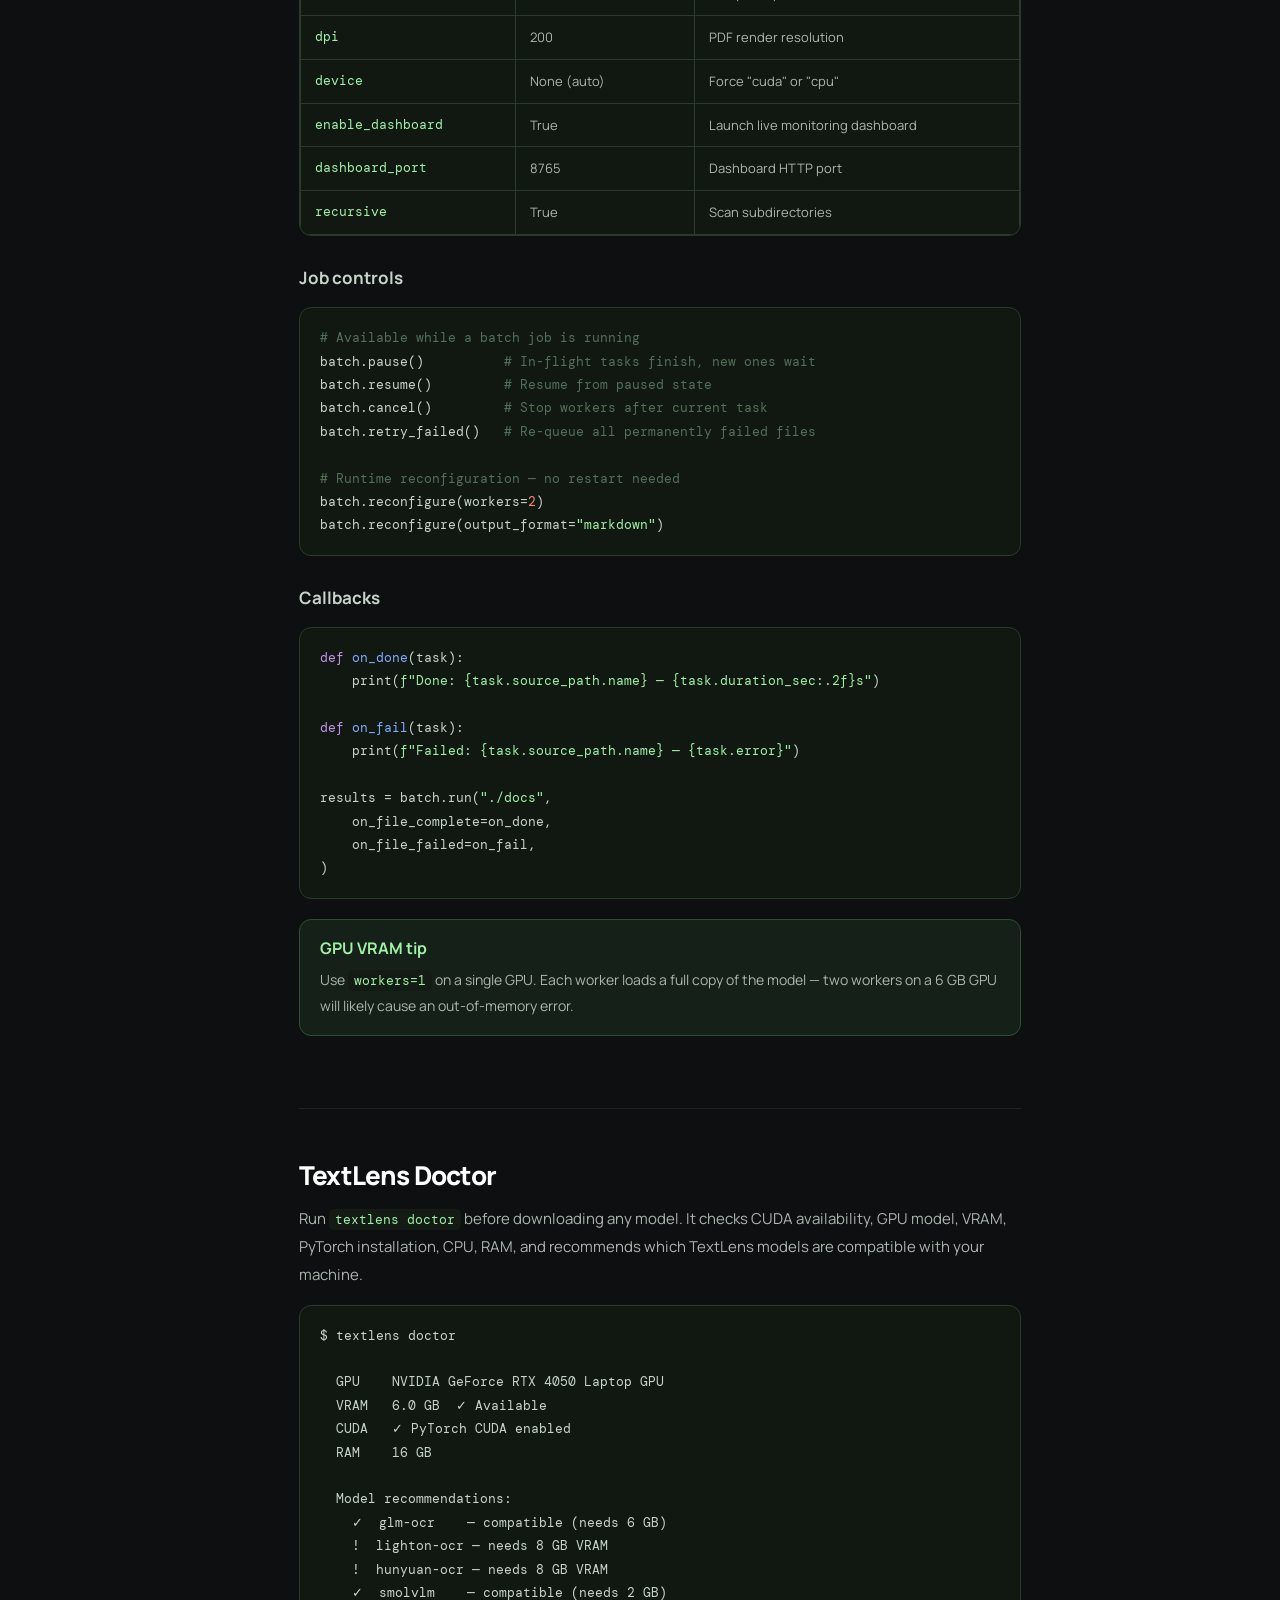
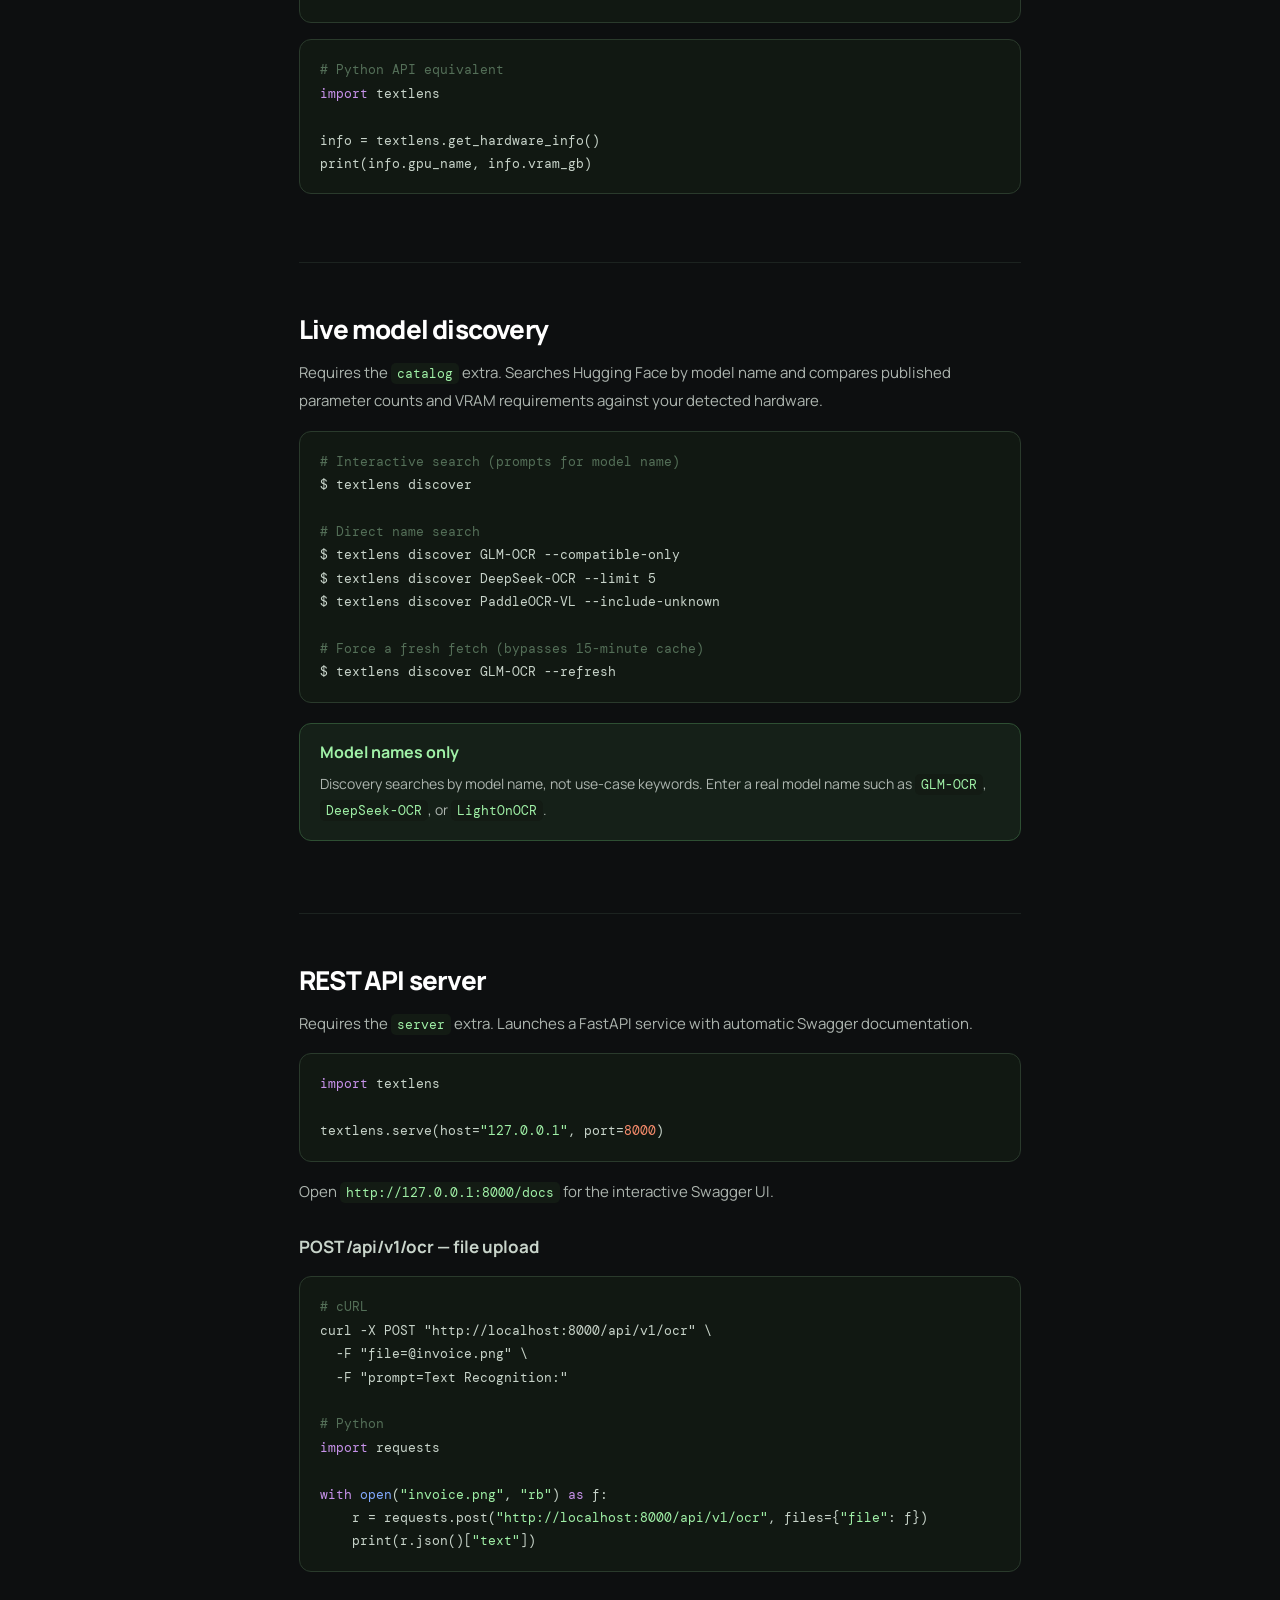
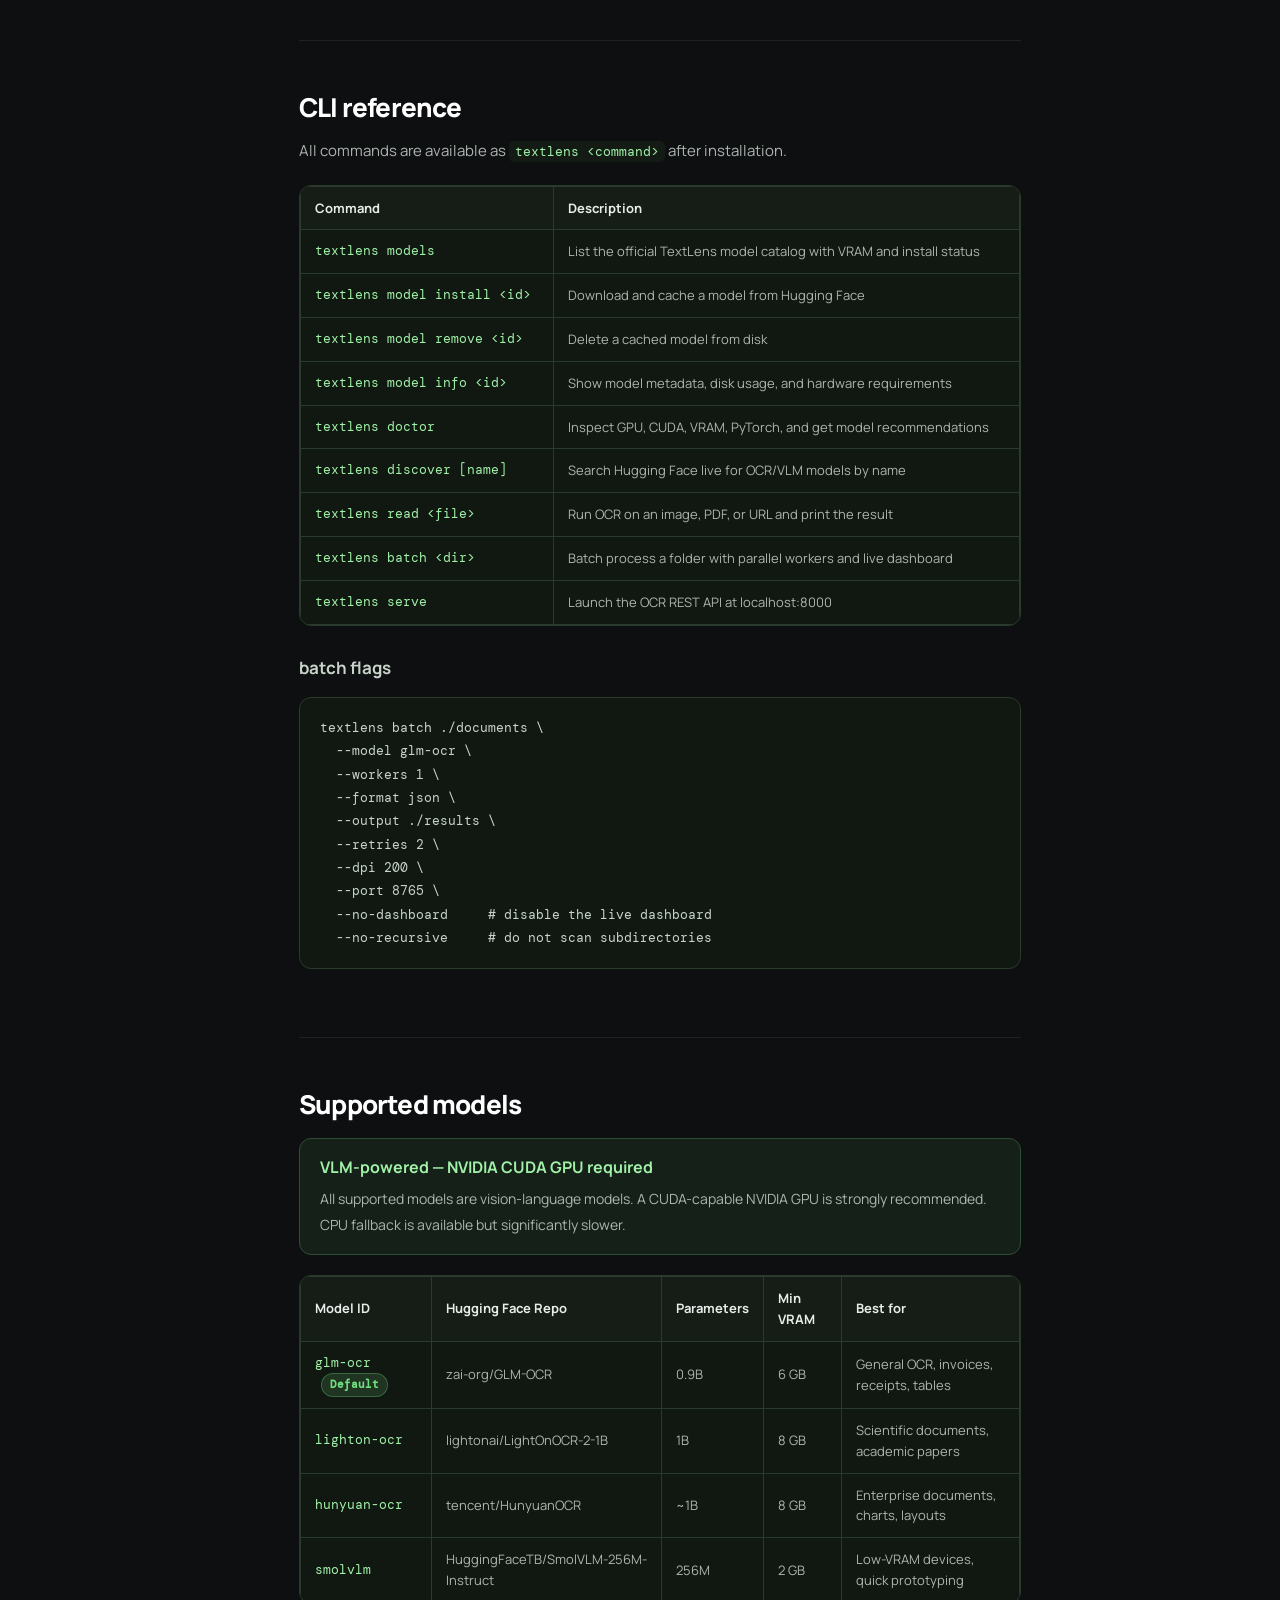
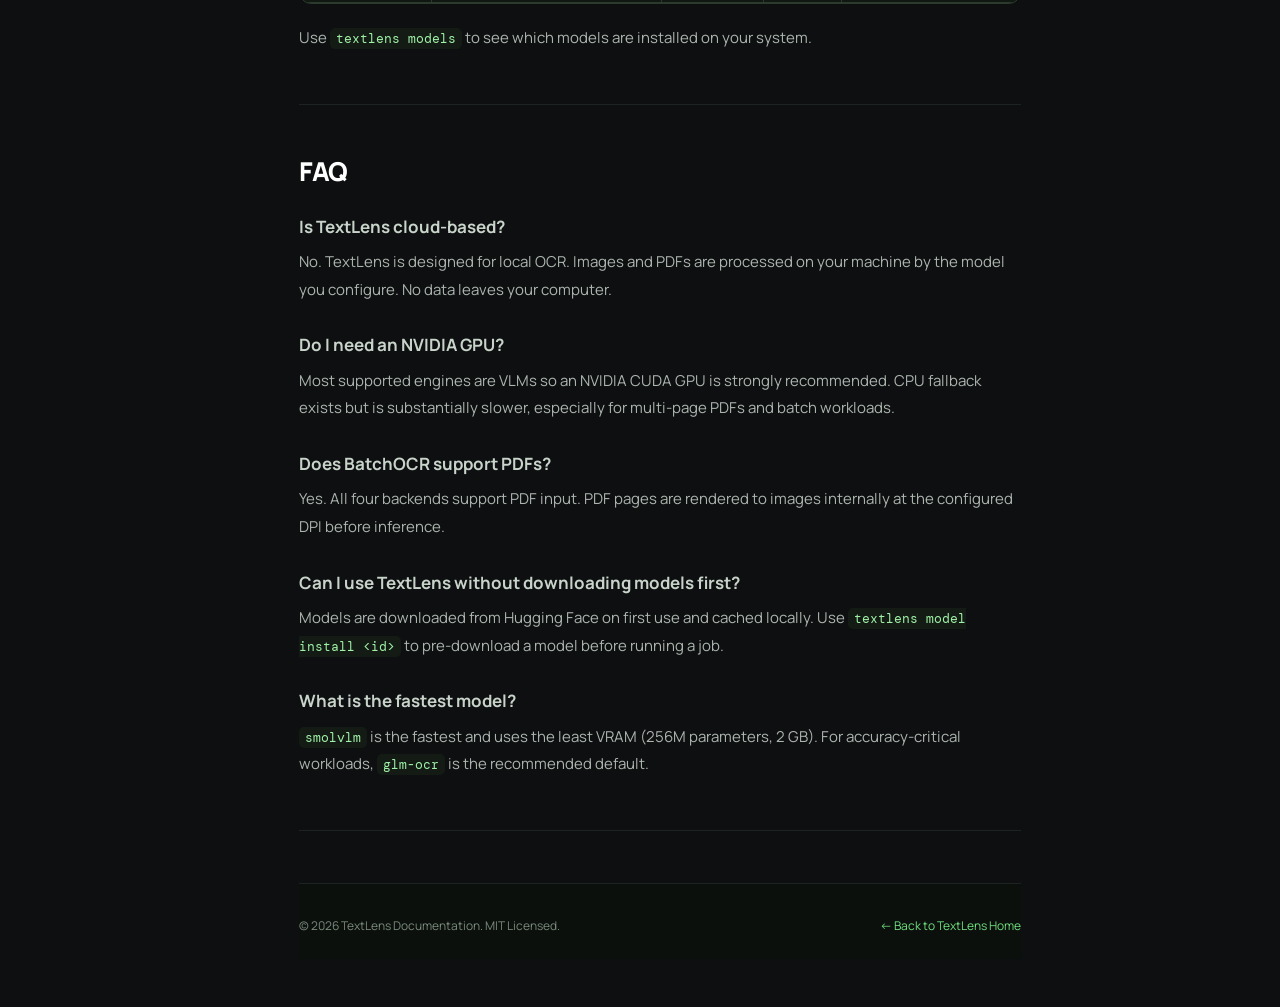
==== commit 58a4f765: "fix: docs page mobile responsiveness, drawer navigation and table wrappers" ====
--- a/website/docs.html
+++ b/website/docs.html
@@ -2,7 +2,7 @@
 <html lang="en">
 <head>
   <meta charset="UTF-8"/>
-  <meta name="viewport" content="width=device-width, initial-scale=1"/>
+  <meta name="viewport" content="width=device-width, initial-scale=1.0"/>
   <meta name="description" content="TextLens Documentation — complete API reference, installation guides, BatchOCR, CLI, REST API, and CUDA setup instructions."/>
   <title>TextLens Documentation</title>
   <link rel="icon" type="image/png" href="assets/favicon.png?v=3"/>
@@ -11,115 +11,237 @@
   <link href="https://fonts.googleapis.com/css2?family=DM+Mono:wght@400;500&family=Manrope:wght@400;500;600;700;800&display=swap" rel="stylesheet"/>
   <link rel="stylesheet" href="styles.css"/>
   <style>
-    html,body{background:#0d0f10;color:#e8ece9;font-family:'Manrope',sans-serif}
+    *, *::before, *::after { box-sizing: border-box; }
+    html, body {
+      background: #0d0f10;
+      color: #e8ece9;
+      font-family: 'Manrope', sans-serif;
+      margin: 0;
+      padding: 0;
+      overflow-x: hidden;
+    }
 
     /* ── Doc header ───────────────────────────── */
-    .dochead{
-      display:flex;align-items:center;gap:14px;
-      padding:0 max(24px,calc((100vw - 1340px)/2));
-      height:64px;
-      border-bottom:1px solid #252d26;
-      background:#0d0f10;
-      position:sticky;top:0;z-index:100;
-    }
-    .dochead-brand{display:flex;align-items:center;gap:9px;text-decoration:none;color:#fff}
-    .dochead-logo{width:30px;height:30px;object-fit:contain}
-    .dochead-name{font-size:17px;font-weight:800;letter-spacing:-0.5px}
-    .dochead-sep{flex:1}
-    .dochead-github{
-      display:flex;align-items:center;gap:6px;color:#9da59f;
-      text-decoration:none;border:1px solid #2d3a2e;
-      border-radius:999px;padding:7px 13px;font-size:12px;font-weight:700;
-      transition:border-color .2s,color .2s;
-    }
-    .dochead-github:hover{border-color:#70df7f;color:#70df7f}
-    .dochead-github svg{width:15px;height:15px;fill:currentColor}
-    .dochead-back{color:#9da59f;text-decoration:none;font-size:13px;font-weight:600}
-    .dochead-back:hover{color:#fff}
+    .dochead {
+      display: flex;
+      align-items: center;
+      gap: 14px;
+      padding: 0 max(24px, calc((100vw - 1340px) / 2));
+      height: 64px;
+      border-bottom: 1px solid #252d26;
+      background: #0d0f10;
+      position: sticky;
+      top: 0;
+      z-index: 200;
+    }
+    .dochead-brand { display: flex; align-items: center; gap: 9px; text-decoration: none; color: #fff; flex-shrink: 0; }
+    .dochead-logo { width: 30px; height: 30px; object-fit: contain; border-radius: 6px; }
+    .dochead-name { font-size: 17px; font-weight: 800; letter-spacing: -0.5px; }
+    .dochead-sub { color: #9da59f; font-size: 13px; font-weight: 600; display: flex; align-items: center; gap: 8px; flex-shrink: 0; }
+    .dochead-sep { flex: 1; }
+    .dochead-github {
+      display: flex; align-items: center; gap: 6px; color: #9da59f;
+      text-decoration: none; border: 1px solid #2d3a2e;
+      border-radius: 999px; padding: 7px 13px; font-size: 12px; font-weight: 700;
+      transition: border-color .2s, color .2s; white-space: nowrap; flex-shrink: 0;
+    }
+    .dochead-github:hover { border-color: #70df7f; color: #70df7f; }
+    .dochead-github svg { width: 15px; height: 15px; fill: currentColor; }
+    .dochead-back { color: #9da59f; text-decoration: none; font-size: 13px; font-weight: 600; white-space: nowrap; flex-shrink: 0; }
+    .dochead-back:hover { color: #fff; }
+
+    /* Mobile Menu Button */
+    .doc-menu-btn {
+      display: none;
+      background: transparent;
+      border: none;
+      color: #fff;
+      cursor: pointer;
+      padding: 6px;
+      flex-direction: column;
+      gap: 5px;
+      margin-left: auto;
+      z-index: 210;
+    }
+    .doc-menu-btn span {
+      width: 22px;
+      height: 2px;
+      background: #70df7f;
+      border-radius: 2px;
+      transition: transform .25s, opacity .25s;
+    }
+
+    /* Mobile Drawer */
+    .doc-drawer {
+      display: none;
+      position: fixed;
+      top: 64px;
+      left: 0;
+      width: 100%;
+      height: calc(100vh - 64px);
+      background: #0a0d0a;
+      z-index: 190;
+      padding: 24px 20px 40px;
+      overflow-y: auto;
+      border-top: 1px solid #252d26;
+      flex-direction: column;
+      gap: 8px;
+    }
+    .doc-drawer.is-open { display: flex; }
+    .doc-drawer-group { font-size: 10px; font-weight: 800; color: #70df7f; letter-spacing: 1.5px; margin: 16px 0 4px; text-transform: uppercase; }
+    .doc-drawer-group:first-child { margin-top: 0; }
+    .doc-drawer a {
+      color: #c8d4ca;
+      text-decoration: none;
+      font-size: 14px;
+      padding: 9px 12px;
+      border-radius: 8px;
+      background: #111712;
+      border: 1px solid #1e2a1f;
+      display: block;
+      transition: background .2s, color .2s;
+    }
+    .doc-drawer a:hover, .doc-drawer a:active { color: #70df7f; background: #162217; }
+    .doc-drawer-actions { display: flex; flex-direction: column; gap: 10px; margin-top: 20px; padding-top: 16px; border-top: 1px solid #252d26; }
+    .doc-drawer-actions a { text-align: center; font-weight: 700; }
+
+    /* ── Mobile Quick Jump Bar ─────────────────── */
+    .mobile-quick-jump {
+      display: none;
+      background: #121813;
+      border: 1px solid #253326;
+      border-radius: 12px;
+      padding: 12px 16px;
+      margin-bottom: 28px;
+    }
+    .mobile-quick-jump summary {
+      font-size: 13px; font-weight: 700; color: #70df7f; cursor: pointer;
+      display: flex; align-items: center; justify-content: space-between;
+      outline: none; list-style: none;
+    }
+    .mobile-quick-jump summary::-webkit-details-marker { display: none; }
+    .mobile-quick-jump-links {
+      display: grid; grid-template-columns: 1fr 1fr; gap: 8px; padding-top: 12px;
+    }
+    .mobile-quick-jump-links a {
+      color: #b0bcb2; font-size: 12px; text-decoration: none; padding: 6px 8px;
+      background: #182219; border-radius: 6px; text-align: center;
+    }
 
     /* ── Layout ───────────────────────────────── */
-    .docgrid{
-      display:grid;
-      grid-template-columns:220px minmax(0,760px) 180px;
-      gap:55px;
-      max-width:1340px;margin:0 auto;padding:48px 24px;
-    }
-
-    /* ── Sidebar ──────────────────────────────── */
-    .side{position:sticky;top:80px;height:fit-content}
-    .side a,.toc a{
-      display:block;color:#9da59f;text-decoration:none;
-      padding:7px 0;font-size:13px;
-      transition:color .18s;
-    }
-    .side a:hover,.toc a:hover{color:#a0f1a7}
-    .side p,.toc p{font-size:10px;font-weight:800;color:#fff;letter-spacing:1px;margin:18px 0 6px}
-    .side a:first-of-type{margin-top:0}
+    .docgrid {
+      display: grid;
+      grid-template-columns: 220px minmax(0,760px) 180px;
+      gap: 55px;
+      max-width: 1340px; margin: 0 auto; padding: 48px 24px;
+    }
+
+    /* ── Sidebars ─────────────────────────────── */
+    .side { position: sticky; top: 84px; height: fit-content; }
+    .side a, .toc a {
+      display: block; color: #9da59f; text-decoration: none;
+      padding: 7px 0; font-size: 13px;
+      transition: color .18s;
+    }
+    .side a:hover, .toc a:hover { color: #a0f1a7; }
+    .side p, .toc p { font-size: 10px; font-weight: 800; color: #fff; letter-spacing: 1px; margin: 18px 0 6px; }
+    .side a:first-of-type { margin-top: 0; }
 
     /* ── Content ──────────────────────────────── */
-    .content section{padding-bottom:56px;border-bottom:1px solid #1c2320;margin-bottom:56px}
-    .content section:last-child{border-bottom:none}
-    .content h1{font-size:44px;letter-spacing:-2px;line-height:1.1;margin-bottom:20px}
-    .content h2{font-size:26px;letter-spacing:-0.8px;margin-top:0;margin-bottom:16px}
-    .content h3{font-size:17px;font-weight:700;margin:28px 0 8px;color:#c8d4ca}
-    .content p,.content li{color:#adb5af;line-height:1.85;font-size:15px}
-    .content ul{padding-left:20px}
-    .content li{margin-bottom:6px}
-    .content code{
-      font-family:'DM Mono',monospace;color:#a0f1a7;
-      background:#131b14;padding:2px 6px;border-radius:5px;font-size:13px;
-    }
-    .section-kicker{
-      font-size:10px;font-weight:800;letter-spacing:2px;color:#70df7f;
-      text-transform:uppercase;margin-bottom:10px;
+    .content { min-width: 0; }
+    .content section { padding-bottom: 52px; border-bottom: 1px solid #1c2320; margin-bottom: 52px; }
+    .content section:last-child { border-bottom: none; }
+    .content h1 { font-size: clamp(32px, 5vw, 44px); letter-spacing: -1.8px; line-height: 1.1; margin-bottom: 20px; color: #fff; }
+    .content h2 { font-size: clamp(22px, 4vw, 26px); letter-spacing: -0.8px; margin-top: 0; margin-bottom: 16px; color: #fff; }
+    .content h3 { font-size: 17px; font-weight: 700; margin: 28px 0 8px; color: #c8d4ca; }
+    .content p, .content li { color: #adb5af; line-height: 1.85; font-size: 15px; }
+    .content ul, .content ol { padding-left: 20px; }
+    .content li { margin-bottom: 6px; }
+    .content code {
+      font-family: 'DM Mono', monospace; color: #a0f1a7;
+      background: #131b14; padding: 2px 6px; border-radius: 5px; font-size: 13px;
+      word-break: break-word;
+    }
+    .section-kicker {
+      font-size: 10px; font-weight: 800; letter-spacing: 2px; color: #70df7f;
+      text-transform: uppercase; margin-bottom: 10px;
     }
 
     /* ── Code blocks ──────────────────────────── */
-    .code-block{
-      background:#111812;border:1px solid #2a3a2c;
-      border-radius:12px;padding:20px 22px;
-      font-family:'DM Mono',monospace;font-size:13px;line-height:1.8;
-      color:#c8d4ca;white-space:pre;overflow-x:auto;
-      margin:16px 0;
-    }
-    .t-kw{color:#c792ea}.t-str{color:#a0f1a7}.t-cmt{color:#546f58}
-    .t-fn{color:#82aaff}.t-num{color:#f78c6c}.t-cls{color:#ffcb6b}
+    .code-block {
+      background: #111812; border: 1px solid #2a3a2c;
+      border-radius: 12px; padding: 18px 20px;
+      font-family: 'DM Mono', monospace; font-size: 13px; line-height: 1.8;
+      color: #c8d4ca; white-space: pre-wrap; word-break: break-word;
+      overflow-x: auto; margin: 16px 0;
+      -webkit-overflow-scrolling: touch;
+    }
+    .t-kw { color: #c792ea; } .t-str { color: #a0f1a7; } .t-cmt { color: #546f58; }
+    .t-fn { color: #82aaff; } .t-num { color: #f78c6c; } .t-cls { color: #ffcb6b; }
 
     /* ── Note / warning boxes ─────────────────── */
-    .note{
-      background:#152018;border:1px solid #2e4f33;
-      padding:16px 20px;border-radius:12px;margin:20px 0;
-    }
-    .note strong{color:#a0f1a7;display:block;margin-bottom:6px}
-    .note p{margin:0;font-size:14px}
-    .warn{background:#1e1508;border-color:#5a3f10}
-    .warn strong{color:#fbd38d}
-
-    /* ── Table ────────────────────────────────── */
-    .doc-table{width:100%;border-collapse:collapse;margin:20px 0}
-    .doc-table td,.doc-table th{
-      border:1px solid #2a3a2c;padding:11px 14px;
-      text-align:left;font-size:13px;color:#adb5af;
-    }
-    .doc-table th{background:#151d16;color:#e8ece9;font-weight:700}
-    .doc-table td:first-child{font-family:'DM Mono',monospace;color:#a0f1a7}
-    .doc-table tr:hover td{background:#141b15}
+    .note {
+      background: #152018; border: 1px solid #2e4f33;
+      padding: 16px 20px; border-radius: 12px; margin: 20px 0;
+    }
+    .note strong { color: #a0f1a7; display: block; margin-bottom: 6px; }
+    .note p { margin: 0; font-size: 14px; }
+    .warn { background: #1e1508; border-color: #5a3f10; }
+    .warn strong { color: #fbd38d; }
+
+    /* ── Table responsiveness ─────────────────── */
+    .table-wrapper {
+      width: 100%;
+      overflow-x: auto;
+      -webkit-overflow-scrolling: touch;
+      margin: 20px 0;
+      border: 1px solid #2a3a2c;
+      border-radius: 12px;
+      background: #111812;
+    }
+    .doc-table { width: 100%; border-collapse: collapse; min-width: 540px; }
+    .doc-table td, .doc-table th {
+      border: 1px solid #2a3a2c; padding: 11px 14px;
+      text-align: left; font-size: 13px; color: #adb5af;
+    }
+    .doc-table th { background: #151d16; color: #e8ece9; font-weight: 700; }
+    .doc-table td:first-child { font-family: 'DM Mono', monospace; color: #a0f1a7; }
+    .doc-table tr:hover td { background: #141b15; }
 
     /* ── Badges ───────────────────────────────── */
-    .badge{
-      display:inline-block;padding:2px 8px;border-radius:999px;
-      font-size:11px;font-weight:700;margin-left:6px;
-    }
-    .badge-default{background:rgba(112,223,127,0.15);color:#70df7f;border:1px solid rgba(112,223,127,0.3)}
-    .badge-cuda{background:rgba(99,179,237,0.15);color:#63b3ed;border:1px solid rgba(99,179,237,0.3)}
+    .badge {
+      display: inline-block; padding: 2px 8px; border-radius: 999px;
+      font-size: 11px; font-weight: 700; margin-left: 6px;
+    }
+    .badge-default { background: rgba(112,223,127,0.15); color: #70df7f; border: 1px solid rgba(112,223,127,0.3); }
+    .badge-cuda { background: rgba(99,179,237,0.15); color: #63b3ed; border: 1px solid rgba(99,179,237,0.3); }
 
     /* ── TOC ──────────────────────────────────── */
-    .toc{position:sticky;top:80px;height:fit-content}
-
-    @media(max-width:900px){
-      .docgrid{display:block;padding:28px 16px}
-      .side,.toc{display:none}
-      .content h1{font-size:34px}
+    .toc { position: sticky; top: 84px; height: fit-content; }
+
+    /* ── Doc Footer ───────────────────────────── */
+    .doc-footer {
+      border-top: 1px solid #1c2320;
+      padding: 32px 0 24px;
+      margin-top: 40px;
+      display: flex;
+      justify-content: space-between;
+      align-items: center;
+      color: #7a8a7d;
+      font-size: 12px;
+    }
+    .doc-footer a { color: #70df7f; text-decoration: none; }
+
+    /* ── Media Queries ────────────────────────── */
+    @media (max-width: 960px) {
+      .docgrid { display: block; padding: 24px 16px; }
+      .side, .toc { display: none; }
+      .mobile-quick-jump { display: block; }
+      .dochead-back, .dochead-github, .dochead-sub { display: none; }
+      .doc-menu-btn { display: flex; }
+      .dochead { padding: 0 16px; }
+      .code-block { font-size: 12px; padding: 14px 16px; }
+      .doc-footer { flex-direction: column; gap: 12px; text-align: center; }
     }
   </style>
 </head>
@@ -131,15 +253,47 @@
     <img class="dochead-logo" src="assets/logo.png?v=3" alt="TextLens logo"/>
     <span class="dochead-name">TextLens</span>
   </a>
-  <span style="color:#2d3a2e;font-size:18px;margin:0 4px">/</span>
-  <span style="color:#9da59f;font-size:13px;font-weight:600">Documentation</span>
+  <div class="dochead-sub">
+    <span style="color:#2d3a2e;font-size:18px">/</span>
+    <span>Documentation</span>
+  </div>
   <div class="dochead-sep"></div>
   <a class="dochead-back" href="index.html">&larr; Back to home</a>
   <a class="dochead-github" href="https://github.com/Srevarshan05/textlens" target="_blank" rel="noreferrer">
     <svg viewBox="0 0 24 24" aria-hidden="true"><path d="M12 2C6.48 2 2 6.58 2 12.23c0 4.52 2.87 8.35 6.84 9.7.5.1.68-.22.68-.49 0-.24-.01-1.04-.01-1.89-2.78.62-3.37-1.2-3.37-1.2-.45-1.18-1.11-1.49-1.11-1.49-.91-.64.07-.63.07-.63 1.01.07 1.54 1.06 1.54 1.06.9 1.57 2.35 1.12 2.92.85.09-.67.35-1.12.64-1.38-2.22-.26-4.56-1.14-4.56-5.07 0-1.12.39-2.03 1.03-2.75-.1-.26-.45-1.31.1-2.73 0 0 .84-.27 2.75 1.05A9.28 9.28 0 0 1 12 6.9c.85 0 1.71.12 2.51.34 1.91-1.32 2.75-1.05 2.75-1.05.55 1.42.2 2.47.1 2.73.64.72 1.03 1.63 1.03 2.75 0 3.94-2.34 4.8-4.57 5.06.36.32.68.93.68 1.88 0 1.36-.01 2.45-.01 2.78 0 .27.18.59.69.49A10.25 10.25 0 0 0 22 12.23C22 6.58 17.52 2 12 2Z"/></svg>
     Star on GitHub
   </a>
+  <button class="doc-menu-btn" aria-label="Toggle navigation menu" id="docMenuBtn">
+    <span></span><span></span><span></span>
+  </button>
 </header>
+
+<!-- Mobile Navigation Drawer -->
+<nav class="doc-drawer" id="docDrawer">
+  <div class="doc-drawer-group">GET STARTED</div>
+  <a href="#what">What is TextLens?</a>
+  <a href="#problem">The problem solved</a>
+  <a href="#install">Installation</a>
+  <a href="#cuda">CUDA setup</a>
+
+  <div class="doc-drawer-group">WORKFLOWS</div>
+  <a href="#ocr">Basic OCR</a>
+  <a href="#pdf">PDF processing</a>
+  <a href="#batch">BatchOCR</a>
+  <a href="#doctor">Doctor</a>
+  <a href="#discover">Model discovery</a>
+  <a href="#server">REST API</a>
+
+  <div class="doc-drawer-group">REFERENCE</div>
+  <a href="#cli">CLI reference</a>
+  <a href="#models">Supported models</a>
+  <a href="#faq">FAQ</a>
+
+  <div class="doc-drawer-actions">
+    <a href="index.html" style="background:#70df7f;color:#0a0d0a">&larr; Back to Home</a>
+    <a href="https://github.com/Srevarshan05/textlens" target="_blank" rel="noreferrer">Star on GitHub</a>
+  </div>
+</nav>
 
 <div class="docgrid">
 
@@ -167,6 +321,25 @@
   <!-- ── Main content ──────────────────────────── -->
   <main class="content">
 
+    <!-- Mobile Quick Jump Bar -->
+    <details class="mobile-quick-jump">
+      <summary>Quick Section Jump <span>&darr;</span></summary>
+      <div class="mobile-quick-jump-links">
+        <a href="#what">Overview</a>
+        <a href="#install">Install</a>
+        <a href="#cuda">CUDA</a>
+        <a href="#ocr">OCR</a>
+        <a href="#pdf">PDFs</a>
+        <a href="#batch">BatchOCR</a>
+        <a href="#doctor">Doctor</a>
+        <a href="#discover">Discover</a>
+        <a href="#server">REST API</a>
+        <a href="#cli">CLI</a>
+        <a href="#models">Models</a>
+        <a href="#faq">FAQ</a>
+      </div>
+    </details>
+
     <section id="what">
       <p class="section-kicker">GET STARTED</p>
       <h1>What is TextLens?</h1>
@@ -250,12 +423,14 @@
 ocr = OCR(model=<span class="t-str">"glm-ocr"</span>, device=<span class="t-str">"cuda"</span>)</div>
 
       <h3>OCR() parameters</h3>
-      <table class="doc-table">
-        <tr><th>Parameter</th><th>Type</th><th>Default</th><th>Description</th></tr>
-        <tr><td>model</td><td>str</td><td>"glm-ocr"</td><td>Model ID from the TextLens catalog</td></tr>
-        <tr><td>device</td><td>str</td><td>None (auto)</td><td>Force "cuda" or "cpu"</td></tr>
-        <tr><td>max_new_tokens</td><td>int</td><td>2048</td><td>Max tokens generated per page</td></tr>
-      </table>
+      <div class="table-wrapper">
+        <table class="doc-table">
+          <tr><th>Parameter</th><th>Type</th><th>Default</th><th>Description</th></tr>
+          <tr><td>model</td><td>str</td><td>"glm-ocr"</td><td>Model ID from the TextLens catalog</td></tr>
+          <tr><td>device</td><td>str</td><td>None (auto)</td><td>Force "cuda" or "cpu"</td></tr>
+          <tr><td>max_new_tokens</td><td>int</td><td>2048</td><td>Max tokens generated per page</td></tr>
+        </table>
+      </div>
     </section>
 
     <section id="pdf">
@@ -297,23 +472,24 @@
     enable_dashboard=<span class="t-kw">True</span>,   <span class="t-cmt"># http://localhost:8765</span>
 )
 
-results = batch.run(<span class="t-str">"./documents"</span>)</code></pre>
-</div>
+results = batch.run(<span class="t-str">"./documents"</span>)</div>
 
       <h3>BatchOCR parameters</h3>
-      <table class="doc-table">
-        <tr><th>Parameter</th><th>Default</th><th>Description</th></tr>
-        <tr><td>model</td><td>"glm-ocr"</td><td>Model ID to use for OCR</td></tr>
-        <tr><td>workers</td><td>4</td><td>Parallel worker threads</td></tr>
-        <tr><td>output_format</td><td>"json"</td><td>json | markdown | csv | txt</td></tr>
-        <tr><td>output_dir</td><td>"./batch_output"</td><td>Directory to save results</td></tr>
-        <tr><td>retries</td><td>2</td><td>Retry limit per failed file</td></tr>
-        <tr><td>dpi</td><td>200</td><td>PDF render resolution</td></tr>
-        <tr><td>device</td><td>None (auto)</td><td>Force "cuda" or "cpu"</td></tr>
-        <tr><td>enable_dashboard</td><td>True</td><td>Launch live monitoring dashboard</td></tr>
-        <tr><td>dashboard_port</td><td>8765</td><td>Dashboard HTTP port</td></tr>
-        <tr><td>recursive</td><td>True</td><td>Scan subdirectories</td></tr>
-      </table>
+      <div class="table-wrapper">
+        <table class="doc-table">
+          <tr><th>Parameter</th><th>Default</th><th>Description</th></tr>
+          <tr><td>model</td><td>"glm-ocr"</td><td>Model ID to use for OCR</td></tr>
+          <tr><td>workers</td><td>4</td><td>Parallel worker threads</td></tr>
+          <tr><td>output_format</td><td>"json"</td><td>json | markdown | csv | txt</td></tr>
+          <tr><td>output_dir</td><td>"./batch_output"</td><td>Directory to save results</td></tr>
+          <tr><td>retries</td><td>2</td><td>Retry limit per failed file</td></tr>
+          <tr><td>dpi</td><td>200</td><td>PDF render resolution</td></tr>
+          <tr><td>device</td><td>None (auto)</td><td>Force "cuda" or "cpu"</td></tr>
+          <tr><td>enable_dashboard</td><td>True</td><td>Launch live monitoring dashboard</td></tr>
+          <tr><td>dashboard_port</td><td>8765</td><td>Dashboard HTTP port</td></tr>
+          <tr><td>recursive</td><td>True</td><td>Scan subdirectories</td></tr>
+        </table>
+      </div>
 
       <h3>Job controls</h3>
       <div class="code-block"><span class="t-cmt"># Available while a batch job is running</span>
@@ -413,18 +589,20 @@
     <section id="cli">
       <h2>CLI reference</h2>
       <p>All commands are available as <code>textlens &lt;command&gt;</code> after installation.</p>
-      <table class="doc-table">
-        <tr><th>Command</th><th>Description</th></tr>
-        <tr><td>textlens models</td><td>List the official TextLens model catalog with VRAM and install status</td></tr>
-        <tr><td>textlens model install &lt;id&gt;</td><td>Download and cache a model from Hugging Face</td></tr>
-        <tr><td>textlens model remove &lt;id&gt;</td><td>Delete a cached model from disk</td></tr>
-        <tr><td>textlens model info &lt;id&gt;</td><td>Show model metadata, disk usage, and hardware requirements</td></tr>
-        <tr><td>textlens doctor</td><td>Inspect GPU, CUDA, VRAM, PyTorch, and get model recommendations</td></tr>
-        <tr><td>textlens discover [name]</td><td>Search Hugging Face live for OCR/VLM models by name</td></tr>
-        <tr><td>textlens read &lt;file&gt;</td><td>Run OCR on an image, PDF, or URL and print the result</td></tr>
-        <tr><td>textlens batch &lt;dir&gt;</td><td>Batch process a folder with parallel workers and live dashboard</td></tr>
-        <tr><td>textlens serve</td><td>Launch the OCR REST API at localhost:8000</td></tr>
-      </table>
+      <div class="table-wrapper">
+        <table class="doc-table">
+          <tr><th>Command</th><th>Description</th></tr>
+          <tr><td>textlens models</td><td>List the official TextLens model catalog with VRAM and install status</td></tr>
+          <tr><td>textlens model install &lt;id&gt;</td><td>Download and cache a model from Hugging Face</td></tr>
+          <tr><td>textlens model remove &lt;id&gt;</td><td>Delete a cached model from disk</td></tr>
+          <tr><td>textlens model info &lt;id&gt;</td><td>Show model metadata, disk usage, and hardware requirements</td></tr>
+          <tr><td>textlens doctor</td><td>Inspect GPU, CUDA, VRAM, PyTorch, and get model recommendations</td></tr>
+          <tr><td>textlens discover [name]</td><td>Search Hugging Face live for OCR/VLM models by name</td></tr>
+          <tr><td>textlens read &lt;file&gt;</td><td>Run OCR on an image, PDF, or URL and print the result</td></tr>
+          <tr><td>textlens batch &lt;dir&gt;</td><td>Batch process a folder with parallel workers and live dashboard</td></tr>
+          <tr><td>textlens serve</td><td>Launch the OCR REST API at localhost:8000</td></tr>
+        </table>
+      </div>
 
       <h3>batch flags</h3>
       <div class="code-block">textlens batch ./documents \
@@ -445,29 +623,31 @@
         <strong>VLM-powered — NVIDIA CUDA GPU required</strong>
         <p>All supported models are vision-language models. A CUDA-capable NVIDIA GPU is strongly recommended. CPU fallback is available but significantly slower.</p>
       </div>
-      <table class="doc-table">
-        <tr><th>Model ID</th><th>Hugging Face Repo</th><th>Parameters</th><th>Min VRAM</th><th>Best for</th></tr>
-        <tr>
-          <td>glm-ocr <span class="badge badge-default">Default</span></td>
-          <td>zai-org/GLM-OCR</td><td>0.9B</td><td>6 GB</td>
-          <td>General OCR, invoices, receipts, tables</td>
-        </tr>
-        <tr>
-          <td>lighton-ocr</td>
-          <td>lightonai/LightOnOCR-2-1B</td><td>1B</td><td>8 GB</td>
-          <td>Scientific documents, academic papers</td>
-        </tr>
-        <tr>
-          <td>hunyuan-ocr</td>
-          <td>tencent/HunyuanOCR</td><td>~1B</td><td>8 GB</td>
-          <td>Enterprise documents, charts, layouts</td>
-        </tr>
-        <tr>
-          <td>smolvlm</td>
-          <td>HuggingFaceTB/SmolVLM-256M-Instruct</td><td>256M</td><td>2 GB</td>
-          <td>Low-VRAM devices, quick prototyping</td>
-        </tr>
-      </table>
+      <div class="table-wrapper">
+        <table class="doc-table">
+          <tr><th>Model ID</th><th>Hugging Face Repo</th><th>Parameters</th><th>Min VRAM</th><th>Best for</th></tr>
+          <tr>
+            <td>glm-ocr <span class="badge badge-default">Default</span></td>
+            <td>zai-org/GLM-OCR</td><td>0.9B</td><td>6 GB</td>
+            <td>General OCR, invoices, receipts, tables</td>
+          </tr>
+          <tr>
+            <td>lighton-ocr</td>
+            <td>lightonai/LightOnOCR-2-1B</td><td>1B</td><td>8 GB</td>
+            <td>Scientific documents, academic papers</td>
+          </tr>
+          <tr>
+            <td>hunyuan-ocr</td>
+            <td>tencent/HunyuanOCR</td><td>~1B</td><td>8 GB</td>
+            <td>Enterprise documents, charts, layouts</td>
+          </tr>
+          <tr>
+            <td>smolvlm</td>
+            <td>HuggingFaceTB/SmolVLM-256M-Instruct</td><td>256M</td><td>2 GB</td>
+            <td>Low-VRAM devices, quick prototyping</td>
+          </tr>
+        </table>
+      </div>
 
       <p>Use <code>textlens models</code> to see which models are installed on your system.</p>
     </section>
@@ -490,6 +670,11 @@
       <h3>What is the fastest model?</h3>
       <p><code>smolvlm</code> is the fastest and uses the least VRAM (256M parameters, 2 GB). For accuracy-critical workloads, <code>glm-ocr</code> is the recommended default.</p>
     </section>
+
+    <footer class="doc-footer">
+      <span>&copy; 2026 TextLens Documentation. MIT Licensed.</span>
+      <a href="index.html">&larr; Back to TextLens Home</a>
+    </footer>
 
   </main>
 
@@ -512,5 +697,24 @@
   </aside>
 
 </div>
+
+<script>
+  // Mobile Navigation Drawer Toggle
+  const menuBtn = document.getElementById('docMenuBtn');
+  const drawer = document.getElementById('docDrawer');
+
+  if (menuBtn && drawer) {
+    menuBtn.addEventListener('click', () => {
+      const open = drawer.classList.toggle('is-open');
+      menuBtn.setAttribute('aria-expanded', String(open));
+    });
+
+    drawer.querySelectorAll('a').forEach(link => {
+      link.addEventListener('click', () => {
+        drawer.classList.remove('is-open');
+      });
+    });
+  }
+</script>
 </body>
 </html>
--- a/website/styles.css
+++ b/website/styles.css
@@ -0,0 +1,1256 @@
+/* ═══════════════════════════════════════════════════════════════════
+   TextLens — styles.css   (Premium Developer Platform Design)
+   ═══════════════════════════════════════════════════════════════════ */
+
+/* ── Design Tokens ───────────────────────────────────────────────── */
+:root {
+  --bg:          #080a08;
+  --bg-soft:     #0c100c;
+  --bg-card:     #101511;
+  --bg-card-hover: #141b15;
+  --bg-card2:    #121913;
+  --bg-glass:    rgba(16, 22, 17, 0.75);
+  --lime:        #70df7f;
+  --lime-glow:   #55d066;
+  --lime-dim:    rgba(112, 223, 127, 0.12);
+  --lime-border: rgba(112, 223, 127, 0.28);
+  --line:        rgba(255, 255, 255, 0.08);
+  --line-strong: rgba(255, 255, 255, 0.14);
+  --line-green:  rgba(112, 223, 127, 0.18);
+  --muted:       #7a8f7e;
+  --muted-light: #9db2a1;
+  --text:        #ecf3ed;
+  --text-soft:   #b8c8ba;
+  --mono:        "DM Mono", monospace;
+  --sans:        "Manrope", -apple-system, BlinkMacSystemFont, "Segoe UI", Roboto, sans-serif;
+  --r-xl:        24px;
+  --r:           16px;
+  --r-sm:        10px;
+}
+
+/* ── Reset & Baseline ────────────────────────────────────────────── */
+*, *::before, *::after {
+  box-sizing: border-box;
+  margin: 0;
+  padding: 0;
+}
+
+html {
+  scroll-behavior: smooth;
+  background-color: var(--bg);
+  color-scheme: dark;
+}
+
+body {
+  background-color: var(--bg);
+  background-image: 
+    radial-gradient(circle at 50% 0%, rgba(112, 223, 127, 0.07) 0%, transparent 45%),
+    radial-gradient(rgba(255, 255, 255, 0.03) 1px, transparent 1px);
+  background-size: 100% auto, 28px 28px;
+  color: var(--text);
+  font-family: var(--sans);
+  line-height: 1.6;
+  min-height: 100vh;
+  -webkit-font-smoothing: antialiased;
+  -moz-osx-font-smoothing: grayscale;
+}
+
+/* ── Layout ──────────────────────────────────────────────────────── */
+.container {
+  width: min(1200px, calc(100% - 48px));
+  margin: 0 auto;
+}
+.narrow {
+  max-width: 800px;
+  margin: 0 auto;
+}
+
+/* ── Header ──────────────────────────────────────────────────────── */
+.site-header {
+  width: 100%;
+  background: rgba(8, 10, 8, 0.85);
+  backdrop-filter: blur(16px);
+  -webkit-backdrop-filter: blur(16px);
+  border-bottom: 1px solid var(--line);
+  position: sticky;
+  top: 0;
+  z-index: 200;
+  transition: border-color .3s;
+}
+
+.header-inner {
+  width: min(1200px, calc(100% - 48px));
+  margin: 0 auto;
+  height: 70px;
+  display: flex;
+  align-items: center;
+  gap: 32px;
+}
+
+.brand {
+  display: inline-flex;
+  align-items: center;
+  gap: 12px;
+  color: #fff;
+  text-decoration: none;
+  flex-shrink: 0;
+}
+
+.brand-logo-img {
+  width: 32px;
+  height: 32px;
+  object-fit: contain;
+  border-radius: 8px;
+  box-shadow: 0 0 12px rgba(112, 223, 127, 0.25);
+}
+
+.brand-title {
+  font-size: 20px;
+  font-weight: 800;
+  letter-spacing: -0.6px;
+  color: #fff;
+}
+
+.nav-links {
+  display: flex;
+  gap: 28px;
+  margin-left: auto;
+}
+
+.nav-links a {
+  color: var(--text-soft);
+  text-decoration: none;
+  font-size: 14px;
+  font-weight: 600;
+  transition: color .2s ease;
+  position: relative;
+}
+
+.nav-links a:hover {
+  color: var(--lime);
+}
+
+.menu-button {
+  display: none;
+}
+
+.github-link {
+  display: flex;
+  align-items: center;
+  gap: 8px;
+  color: var(--text);
+  text-decoration: none;
+  background: rgba(255, 255, 255, 0.04);
+  border: 1px solid var(--line);
+  border-radius: 999px;
+  padding: 8px 16px;
+  font-size: 13px;
+  font-weight: 700;
+  white-space: nowrap;
+  transition: all .2s ease;
+}
+
+.github-link:hover {
+  border-color: var(--lime-border);
+  background: var(--lime-dim);
+  color: var(--lime);
+  box-shadow: 0 0 16px rgba(112, 223, 127, 0.15);
+}
+
+.github-link svg {
+  width: 16px;
+  height: 16px;
+  fill: currentColor;
+  flex-shrink: 0;
+}
+
+/* ── Typography & Section Badges ─────────────────────────────────── */
+.section-kicker {
+  display: inline-flex;
+  align-items: center;
+  gap: 8px;
+  font-size: 11px;
+  font-weight: 800;
+  letter-spacing: 2px;
+  color: var(--lime);
+  text-transform: uppercase;
+  margin-bottom: 16px;
+  font-family: var(--mono);
+}
+
+.kicker-badge {
+  display: inline-flex;
+  align-items: center;
+  gap: 8px;
+  background: var(--lime-dim);
+  border: 1px solid var(--lime-border);
+  padding: 6px 14px;
+  border-radius: 999px;
+  font-size: 12px;
+  font-weight: 700;
+  color: var(--lime);
+  margin-bottom: 24px;
+  box-shadow: 0 0 20px rgba(112, 223, 127, 0.12);
+}
+
+.kicker-dot {
+  width: 7px;
+  height: 7px;
+  border-radius: 50%;
+  background: var(--lime);
+  box-shadow: 0 0 8px var(--lime);
+  animation: pulse 2s infinite;
+}
+
+@keyframes pulse {
+  0%, 100% { opacity: 1; transform: scale(1); }
+  50% { opacity: 0.5; transform: scale(0.85); }
+}
+
+h2 {
+  font-size: clamp(32px, 4vw, 54px);
+  font-weight: 800;
+  line-height: 1.08;
+  letter-spacing: -2px;
+  color: #fff;
+}
+
+/* ── Buttons ─────────────────────────────────────────────────────── */
+.button {
+  display: inline-flex;
+  align-items: center;
+  justify-content: center;
+  gap: 10px;
+  text-decoration: none;
+  border: 1px solid transparent;
+  padding: 14px 26px;
+  border-radius: 999px;
+  font-size: 14px;
+  font-weight: 800;
+  transition: all .25s cubic-bezier(.16,1,.3,1);
+  cursor: pointer;
+}
+
+.button-primary {
+  background: var(--lime);
+  color: #060a06;
+  box-shadow: 0 6px 20px rgba(112, 223, 127, 0.25);
+}
+
+.button-primary:hover {
+  transform: translateY(-2px);
+  box-shadow: 0 10px 28px rgba(112, 223, 127, 0.4);
+  background: #7cf38b;
+}
+
+.button-outline {
+  border-color: var(--line-strong);
+  color: var(--text);
+  background: rgba(255, 255, 255, 0.03);
+  backdrop-filter: blur(8px);
+}
+
+.button-outline:hover {
+  border-color: var(--lime-border);
+  color: #fff;
+  background: rgba(255, 255, 255, 0.07);
+  transform: translateY(-2px);
+}
+
+.button-ghost {
+  border-color: var(--line);
+  color: var(--text-soft);
+  background: transparent;
+}
+
+.button-ghost:hover {
+  border-color: var(--lime-border);
+  color: #fff;
+  background: var(--lime-dim);
+}
+
+.text-link {
+  display: inline-flex;
+  align-items: center;
+  gap: 6px;
+  color: var(--lime);
+  font-weight: 700;
+  font-size: 14px;
+  text-decoration: none;
+  transition: gap .2s ease;
+}
+
+.text-link:hover {
+  gap: 10px;
+}
+
+/* ── Section Rhythm ──────────────────────────────────────────────── */
+.section {
+  padding: 110px 0;
+  position: relative;
+}
+
+.section-soft {
+  background: var(--bg-soft);
+  border-top: 1px solid var(--line);
+  border-bottom: 1px solid var(--line);
+}
+
+.section-heading {
+  display: flex;
+  justify-content: space-between;
+  align-items: flex-end;
+  gap: 48px;
+  margin-bottom: 54px;
+}
+
+.section-heading p {
+  max-width: 440px;
+  color: var(--muted-light);
+  font-size: 16px;
+  line-height: 1.7;
+}
+
+/* ── HERO SECTION ────────────────────────────────────────────────── */
+.hero {
+  background: var(--bg);
+  position: relative;
+  overflow: hidden;
+  padding-bottom: 90px;
+}
+
+.hero-content {
+  text-align: center;
+  position: relative;
+  z-index: 2;
+  padding-top: 80px;
+}
+
+.hero h1 {
+  font-size: clamp(48px, 7vw, 92px);
+  font-weight: 800;
+  letter-spacing: -4px;
+  line-height: 1.0;
+  max-width: 900px;
+  margin: 0 auto 24px;
+  color: #fff;
+}
+
+.hero-gradient-text {
+  background: linear-gradient(135deg, #ffffff 40%, var(--lime) 100%);
+  -webkit-background-clip: text;
+  -webkit-text-fill-color: transparent;
+}
+
+.hero-copy {
+  color: var(--muted-light);
+  max-width: 620px;
+  margin: 0 auto;
+  font-size: 17px;
+  line-height: 1.75;
+}
+
+.hero-actions {
+  display: flex;
+  justify-content: center;
+  gap: 14px;
+  margin: 32px 0 28px;
+  flex-wrap: wrap;
+}
+
+.install-pill {
+  display: inline-flex;
+  align-items: center;
+  gap: 12px;
+  background: rgba(16, 24, 17, 0.8);
+  backdrop-filter: blur(12px);
+  border: 1px solid var(--line-green);
+  padding: 8px 10px 8px 16px;
+  border-radius: 999px;
+  margin: 0 auto;
+  color: #d1e2d3;
+  font-family: var(--mono);
+  font-size: 12px;
+  box-shadow: 0 4px 20px rgba(0, 0, 0, 0.4);
+}
+
+.terminal-dot {
+  width: 8px;
+  height: 8px;
+  border-radius: 50%;
+  background: var(--lime);
+  box-shadow: 0 0 8px var(--lime);
+}
+
+.copy-button {
+  border: 0;
+  background: #202d21;
+  color: #d8ead9;
+  border-radius: 999px;
+  padding: 7px 14px;
+  font: 700 11px var(--sans);
+  cursor: pointer;
+  transition: all .2s ease;
+  white-space: nowrap;
+}
+
+.copy-button:hover {
+  background: var(--lime);
+  color: #060a06;
+}
+
+/* Hero Stage & Floating Cards */
+.hero-stage {
+  height: 340px;
+  position: relative;
+  margin-top: 48px;
+}
+
+.hero-terminal {
+  width: min(640px, 100%);
+  margin: 0 auto;
+  text-align: left;
+  position: relative;
+  z-index: 2;
+  border: 1px solid var(--line-green);
+  box-shadow: 0 24px 70px rgba(0, 0, 0, 0.6), 0 0 30px rgba(112, 223, 127, 0.08);
+}
+
+.float-card {
+  position: absolute;
+  background: rgba(16, 24, 18, 0.88);
+  backdrop-filter: blur(16px);
+  border: 1px solid var(--line-green);
+  border-radius: var(--r);
+  padding: 16px 18px;
+  display: flex;
+  flex-direction: column;
+  gap: 4px;
+  z-index: 3;
+  box-shadow: 0 16px 36px rgba(0, 0, 0, 0.6);
+  animation: floatSlow 6s ease-in-out infinite;
+}
+
+.float-left {
+  top: 70px;
+  left: 2%;
+  transform: rotate(-4deg);
+}
+
+.float-right {
+  top: 45px;
+  right: 2%;
+  transform: rotate(4deg);
+  animation-delay: -3s;
+}
+
+@keyframes floatSlow {
+  0%, 100% { transform: translateY(0px) rotate(var(--rot, -4deg)); }
+  50% { transform: translateY(-8px) rotate(var(--rot, -4deg)); }
+}
+
+.float-left { --rot: -4deg; }
+.float-right { --rot: 4deg; }
+
+.mini-label {
+  font: 700 9px var(--mono);
+  color: var(--muted);
+  letter-spacing: 1px;
+}
+
+.float-card strong {
+  font-size: 14px;
+  color: #fff;
+}
+
+.success {
+  color: var(--lime);
+  font-size: 11px;
+  font-weight: 700;
+}
+
+/* Background Rings */
+.hero-rings {
+  position: absolute;
+  width: 320px;
+  height: 320px;
+  border: 2px solid rgba(112, 223, 127, 0.08);
+  border-radius: 50%;
+  pointer-events: none;
+  background: repeating-radial-gradient(circle, transparent 0 16px, rgba(112, 223, 127, 0.04) 17px 19px);
+}
+.rings-left  { bottom: 60px; left: -140px; }
+.rings-right { top: 80px;   right: -140px; }
+
+/* ── Proof Strip ─────────────────────────────────────────────────── */
+.proof-strip {
+  background: linear-gradient(90deg, #5fcb6e, var(--lime), #7ef58d);
+  padding: 20px 0;
+  box-shadow: 0 4px 24px rgba(112, 223, 127, 0.2);
+}
+
+.proof-grid {
+  display: grid;
+  grid-template-columns: repeat(4, 1fr);
+  gap: 20px;
+}
+
+.proof-grid div {
+  border-right: 1px solid rgba(0, 40, 10, 0.2);
+  padding-left: 20px;
+}
+
+.proof-grid div:first-child { padding-left: 0; }
+.proof-grid div:last-child  { border: 0; }
+
+.proof-grid span {
+  display: block;
+  font: 700 10px var(--mono);
+  color: #0b3812;
+  letter-spacing: 1px;
+  margin-bottom: 2px;
+}
+
+.proof-grid strong {
+  font-size: 14px;
+  color: #041006;
+  font-weight: 800;
+}
+
+/* ── Feature Cards ───────────────────────────────────────────────── */
+.feature-grid {
+  display: grid;
+  grid-template-columns: 1.35fr 1fr 1fr;
+  gap: 16px;
+}
+
+.feature-card {
+  border: 1px solid var(--line);
+  border-radius: var(--r-xl);
+  padding: 30px;
+  min-height: 250px;
+  background: var(--bg-card);
+  display: flex;
+  flex-direction: column;
+  gap: 12px;
+  transition: all .3s cubic-bezier(.16,1,.3,1);
+  position: relative;
+  overflow: hidden;
+}
+
+.feature-card::before {
+  content: "";
+  position: absolute;
+  inset: 0;
+  border-radius: var(--r-xl);
+  padding: 1px;
+  background: linear-gradient(145deg, rgba(255,255,255,0.08), transparent 70%);
+  -webkit-mask: linear-gradient(#fff 0 0) content-box, linear-gradient(#fff 0 0);
+  -webkit-mask-composite: xor;
+  mask-composite: exclude;
+  pointer-events: none;
+}
+
+.feature-card:hover {
+  border-color: var(--lime-border);
+  background: var(--bg-card-hover);
+  transform: translateY(-4px);
+  box-shadow: 0 20px 48px rgba(0, 0, 0, 0.5), 0 0 24px rgba(112, 223, 127, 0.08);
+}
+
+.feature-large {
+  grid-row: span 2;
+  min-height: 520px;
+  background: var(--bg-card2);
+}
+
+.feature-card h3 {
+  font-size: 20px;
+  letter-spacing: -.6px;
+  font-weight: 800;
+  color: #fff;
+}
+
+.feature-card p {
+  color: var(--muted-light);
+  font-size: 14px;
+  line-height: 1.7;
+}
+
+.icon-badge {
+  width: 42px;
+  height: 42px;
+  border-radius: 12px;
+  background: var(--lime-dim);
+  border: 1px solid var(--lime-border);
+  display: flex;
+  align-items: center;
+  justify-content: center;
+  flex-shrink: 0;
+  color: var(--lime);
+}
+
+.icon-dark {
+  background: #0d160e;
+}
+
+.code-mini {
+  margin-top: auto;
+  background: #090e0a;
+  border: 1px solid var(--line);
+  color: #b0c2b2;
+  border-radius: 12px;
+  padding: 16px 18px;
+  font: 13px/1.85 var(--mono);
+}
+
+.code-mini span { color: var(--lime); }
+.code-mini i    { color: #c792ea; font-style: normal; }
+
+.metric {
+  margin-top: auto;
+  font: 700 11px var(--mono);
+  color: var(--lime);
+  background: var(--lime-dim);
+  border: 1px solid var(--lime-border);
+  padding: 6px 12px;
+  border-radius: 8px;
+  width: fit-content;
+}
+
+/* ═══════════════════════════════════════════════════════════════════
+   ── CLI SHOWCASE (Flagship Interactive Terminal Component) ───────
+   ═══════════════════════════════════════════════════════════════════ */
+.cli-section {
+  background: var(--bg);
+  padding: 110px 0;
+  position: relative;
+}
+
+.cli-inner {
+  display: grid;
+  grid-template-columns: 0.95fr 1.15fr;
+  gap: 56px;
+  align-items: stretch;
+}
+
+.cli-copy {
+  display: flex;
+  flex-direction: column;
+}
+
+.cli-copy p:not(.section-kicker) {
+  color: var(--muted-light);
+  font-size: 15px;
+  line-height: 1.75;
+  margin-top: 12px;
+  margin-bottom: 26px;
+}
+
+/* Interactive Command Cards */
+.cli-commands {
+  display: flex;
+  flex-direction: column;
+  gap: 10px;
+}
+
+.cli-cmd {
+  display: flex;
+  align-items: center;
+  gap: 14px;
+  padding: 14px 16px;
+  border-radius: var(--r);
+  border: 1px solid var(--line);
+  background: var(--bg-card);
+  cursor: pointer;
+  transition: all .25s ease;
+  position: relative;
+  overflow: hidden;
+}
+
+.cli-cmd::before {
+  content: "";
+  position: absolute;
+  left: 0;
+  top: 0;
+  bottom: 0;
+  width: 3px;
+  background: transparent;
+  transition: background .2s ease;
+}
+
+/* Animated Progress Fill on Active Tab */
+.cli-cmd-progress {
+  position: absolute;
+  bottom: 0;
+  left: 0;
+  height: 2px;
+  width: 0%;
+  background: var(--lime);
+  opacity: 0;
+  transition: width 4s linear;
+}
+
+.cli-cmd.active .cli-cmd-progress {
+  opacity: 1;
+  width: 100%;
+}
+
+.cli-cmd:hover {
+  border-color: var(--line-strong);
+  background: var(--bg-card-hover);
+  transform: translateX(4px);
+}
+
+.cli-cmd.active {
+  border-color: var(--lime-border);
+  background: linear-gradient(90deg, rgba(112, 223, 127, 0.09), rgba(16, 24, 18, 0.9));
+  box-shadow: 0 4px 20px rgba(0, 0, 0, 0.4);
+}
+
+.cli-cmd.active::before {
+  background: var(--lime);
+}
+
+.cli-cmd-icon {
+  width: 36px;
+  height: 36px;
+  border-radius: 10px;
+  background: rgba(255, 255, 255, 0.04);
+  border: 1px solid var(--line);
+  display: flex;
+  align-items: center;
+  justify-content: center;
+  flex-shrink: 0;
+  transition: all .2s ease;
+}
+
+.cli-cmd.active .cli-cmd-icon {
+  background: var(--lime-dim);
+  border-color: var(--lime-border);
+}
+
+.cli-cmd-text {
+  flex: 1;
+  min-width: 0;
+}
+
+.cli-cmd-name {
+  font: 700 13px var(--mono);
+  color: #fff;
+  margin-bottom: 2px;
+  display: flex;
+  align-items: center;
+  gap: 8px;
+}
+
+.cli-cmd.active .cli-cmd-name {
+  color: var(--lime);
+}
+
+.cli-cmd-tag {
+  font-size: 10px;
+  padding: 2px 7px;
+  border-radius: 999px;
+  background: rgba(255, 255, 255, 0.06);
+  color: var(--muted);
+  font-family: var(--sans);
+  font-weight: 600;
+}
+
+.cli-cmd.active .cli-cmd-tag {
+  background: var(--lime-dim);
+  color: var(--lime);
+}
+
+.cli-cmd-desc {
+  font-size: 12px;
+  color: var(--muted);
+  white-space: nowrap;
+  overflow: hidden;
+  text-overflow: ellipsis;
+}
+
+/* CLI Terminal Window */
+.cli-panel {
+  background: #080c08;
+  border: 1px solid var(--line-green);
+  border-radius: 20px;
+  overflow: hidden;
+  box-shadow: 0 24px 60px rgba(0, 0, 0, 0.7), 0 0 32px rgba(112, 223, 127, 0.06);
+  display: flex;
+  flex-direction: column;
+}
+
+.cli-panel-bar {
+  height: 44px;
+  background: #0c120c;
+  border-bottom: 1px solid var(--line);
+  display: flex;
+  align-items: center;
+  gap: 8px;
+  padding: 0 16px;
+}
+
+.cli-panel-bar span {
+  width: 9px;
+  height: 9px;
+  border-radius: 50%;
+}
+.cli-panel-bar span:nth-child(1) { background: #fc605c; }
+.cli-panel-bar span:nth-child(2) { background: #fdbc40; }
+.cli-panel-bar span:nth-child(3) { background: #34c749; }
+
+.cli-panel-path {
+  font: 11px var(--mono);
+  color: var(--muted);
+  display: flex;
+  align-items: center;
+  gap: 6px;
+  margin-left: 8px;
+}
+
+.cli-panel-copy-btn {
+  margin-left: auto;
+  border: 1px solid var(--line);
+  background: rgba(255, 255, 255, 0.04);
+  color: var(--muted-light);
+  border-radius: 6px;
+  padding: 4px 10px;
+  font: 600 11px var(--sans);
+  cursor: pointer;
+  display: flex;
+  align-items: center;
+  gap: 6px;
+  transition: all .2s ease;
+}
+
+.cli-panel-copy-btn:hover {
+  background: var(--lime-dim);
+  border-color: var(--lime-border);
+  color: var(--lime);
+}
+
+.cli-output {
+  padding: 24px 26px;
+  font: 13px/1.9 var(--mono);
+  color: #c4d6c6;
+  flex: 1;
+  white-space: pre-wrap;
+  overflow: auto;
+  background: radial-gradient(circle at 100% 0%, rgba(112, 223, 127, 0.04) 0%, transparent 60%);
+}
+
+.cli-output .prompt-line {
+  color: #fff;
+  font-weight: 700;
+  margin-bottom: 14px;
+  display: flex;
+  align-items: center;
+  gap: 8px;
+}
+
+.cli-output .prompt-prefix {
+  color: var(--lime);
+  user-select: none;
+}
+
+.cli-output .g  { color: var(--lime); }
+.cli-output .y  { color: #ffd166; }
+.cli-output .b  { color: #70b4ff; }
+.cli-output .d  { color: #566f5a; }
+.cli-output .w  { color: #ffffff; font-weight: 600; }
+.cli-output .pr { color: #c792ea; }
+
+.cli-tab {
+  display: none;
+}
+
+.cli-tab.active {
+  display: block;
+  animation: smoothLineReveal .35s cubic-bezier(.16,1,.3,1) both;
+}
+
+@keyframes smoothLineReveal {
+  from { opacity: 0; transform: translateY(6px); }
+  to   { opacity: 1; transform: translateY(0); }
+}
+
+.cursor-blink {
+  display: inline-block;
+  width: 7px;
+  height: 14px;
+  background: var(--lime);
+  vertical-align: middle;
+  margin-left: 4px;
+  animation: blink 1s step-end infinite;
+}
+
+@keyframes blink {
+  0%, 100% { opacity: 1; }
+  50% { opacity: 0; }
+}
+
+/* ── Quickstart ──────────────────────────────────────────────────── */
+.quickstart { background: var(--bg-soft); }
+
+.split-layout {
+  display: grid;
+  grid-template-columns: .8fr 1.2fr;
+  gap: 80px;
+  align-items: start;
+}
+
+.sticky-copy { position: sticky; top: 96px; }
+
+.sticky-copy p:not(.section-kicker) {
+  color: var(--muted-light);
+  max-width: 380px;
+  margin: 14px 0 22px;
+  font-size: 15px;
+}
+
+.steps { display: grid; gap: 28px; }
+.step { display: grid; grid-template-columns: 48px 1fr; gap: 14px; }
+.step-number { font: 700 13px var(--mono); color: var(--lime); padding-top: 4px; }
+.step > div > p { font-size: 17px; font-weight: 800; margin-bottom: 12px; color: #fff; }
+
+.compact {
+  border-radius: 14px;
+  border: 1px solid var(--line);
+  background: #090e0a;
+}
+
+.compact pre {
+  padding: 18px 20px;
+  font-size: 12px;
+}
+
+.corner-copy {
+  position: absolute;
+  right: 12px;
+  top: 46px;
+}
+
+/* ── Doctor Section ──────────────────────────────────────────────── */
+.doctor-section { background: var(--bg); }
+
+.doctor-panel {
+  display: grid;
+  grid-template-columns: 1fr 1fr;
+  gap: 64px;
+  align-items: center;
+}
+
+.doctor-copy p:not(.section-kicker) {
+  color: var(--muted-light);
+  max-width: 420px;
+  margin: 14px 0 22px;
+  font-size: 15px;
+}
+
+.doctor-copy ul {
+  list-style: none;
+  margin-bottom: 30px;
+}
+
+.doctor-copy li {
+  color: var(--text-soft);
+  margin: 12px 0;
+  font-size: 14px;
+  display: flex;
+  align-items: center;
+  gap: 10px;
+}
+
+.doctor-copy li span {
+  color: var(--lime);
+  font-weight: 800;
+}
+
+.doctor-terminal {
+  box-shadow: 0 24px 60px rgba(0, 0, 0, 0.6);
+  border-color: var(--line-green);
+}
+
+.doctor-terminal pre { font-size: 12px; }
+
+/* ── Workflows ───────────────────────────────────────────────────── */
+.docs-section { background: var(--bg); }
+.workflow-grid { display: grid; grid-template-columns: repeat(3, 1fr); gap: 18px; }
+
+.workflow-card {
+  background: var(--bg-card);
+  border: 1px solid var(--line);
+  border-radius: var(--r-xl);
+  padding: 26px;
+  transition: all .3s cubic-bezier(.16,1,.3,1);
+}
+
+.workflow-card:hover {
+  border-color: var(--lime-border);
+  transform: translateY(-4px);
+  box-shadow: 0 20px 44px rgba(0, 0, 0, 0.5);
+}
+
+.workflow-top {
+  display: flex;
+  justify-content: space-between;
+  font: 700 11px var(--mono);
+  color: var(--muted);
+  margin-bottom: 22px;
+}
+
+.workflow-label { color: var(--lime); }
+.workflow-card h3 { font-size: 20px; letter-spacing: -.6px; margin-bottom: 8px; color: #fff; }
+.workflow-card > p { font-size: 14px; color: var(--muted-light); min-height: 44px; margin-bottom: 16px; }
+
+.workflow-card .terminal-window {
+  border-radius: 12px;
+  border-color: var(--line);
+  background: #090e0a;
+}
+
+.workflow-card pre { font-size: 11px; padding: 16px 18px; }
+
+/* ── Catalog Section ─────────────────────────────────────────────── */
+.catalog-section { padding: 0 0 110px; background: var(--bg); }
+
+.catalog-shell {
+  border: 1px solid var(--line-green);
+  border-radius: var(--r-xl);
+  background: linear-gradient(145deg, #0e160f, var(--bg-card));
+  padding: 52px;
+  display: grid;
+  grid-template-columns: 1fr 1fr;
+  gap: 56px;
+  box-shadow: 0 20px 50px rgba(0, 0, 0, 0.4);
+}
+
+.catalog-shell > div > p:not(.section-kicker) {
+  color: var(--muted-light);
+  font-size: 15px;
+  margin-top: 14px;
+}
+
+.catalog-list { display: flex; flex-direction: column; }
+
+.catalog-list > div {
+  padding: 14px 0;
+  border-bottom: 1px solid var(--line);
+  display: grid;
+  grid-template-columns: 18px 1fr auto;
+  align-items: center;
+  gap: 12px;
+}
+
+.catalog-list strong { font: 700 14px var(--mono); color: #fff; }
+.catalog-list small  { font-size: 11px; color: var(--muted-light); text-align: right; }
+
+.model-dot {
+  width: 8px;
+  height: 8px;
+  border-radius: 50%;
+  background: #233425;
+}
+
+.model-dot.active {
+  background: var(--lime);
+  box-shadow: 0 0 10px var(--lime);
+}
+
+.catalog-list .text-link { margin-top: 22px; }
+
+/* ── FAQ ─────────────────────────────────────────────────────────── */
+.faq-section { background: var(--bg); }
+.narrow > h2 { text-align: center; margin-bottom: 36px; }
+.narrow > .section-kicker { text-align: center; }
+
+.faq-list { display: grid; gap: 12px; }
+
+details {
+  border: 1px solid var(--line);
+  border-radius: var(--r);
+  background: var(--bg-card);
+  padding: 0 20px;
+  transition: all .25s ease;
+}
+
+details:hover { border-color: var(--line-strong); }
+details[open] { border-color: var(--lime-border); background: var(--bg-card-hover); }
+
+summary {
+  list-style: none;
+  cursor: pointer;
+  font-weight: 700;
+  font-size: 14px;
+  padding: 20px 0;
+  display: flex;
+  justify-content: space-between;
+  align-items: center;
+  color: #fff;
+}
+
+summary::-webkit-details-marker { display: none; }
+summary span { color: var(--lime); font-size: 20px; line-height: 1; transition: transform .25s ease; }
+details[open] summary span { transform: rotate(45deg); }
+details p { color: var(--muted-light); font-size: 14px; line-height: 1.7; padding: 0 0 20px; }
+
+/* ── CTA Banner ──────────────────────────────────────────────────── */
+.cta-section { padding: 40px 0 110px; background: var(--bg); }
+
+.cta-box {
+  position: relative;
+  text-align: center;
+  overflow: hidden;
+  background: radial-gradient(circle at 50% 0%, rgba(112, 223, 127, 0.15) 0%, #0d150e 70%);
+  border: 1px solid var(--lime-border);
+  border-radius: var(--r-xl);
+  padding: 80px 24px;
+  box-shadow: 0 24px 60px rgba(0, 0, 0, 0.6), 0 0 30px rgba(112, 223, 127, 0.1);
+}
+
+.cta-box h2 { font-size: clamp(32px, 4.5vw, 50px); letter-spacing: -2px; }
+.cta-box p:not(.section-kicker) { margin: 18px auto 28px; font-size: 15px; color: var(--muted-light); max-width: 500px; }
+.cta-actions { display: flex; gap: 14px; justify-content: center; }
+
+/* ── Footer ──────────────────────────────────────────────────────── */
+footer {
+  background: var(--bg-soft);
+  color: #fff;
+  padding: 60px 0 24px;
+  border-top: 1px solid var(--line);
+}
+
+.footer-grid { display: grid; grid-template-columns: 2fr 1fr 1fr; gap: 40px; }
+.footer-grid p { color: var(--muted); font-size: 13px; max-width: 280px; margin-top: 12px; }
+.footer-grid > div:not(:first-child) { display: flex; flex-direction: column; gap: 10px; }
+.footer-grid > div > span { font: 700 11px var(--mono); color: var(--lime); letter-spacing: 1px; margin-bottom: 4px; }
+.footer-grid a { color: var(--text-soft); text-decoration: none; font-size: 13px; transition: color .2s; }
+.footer-grid a:hover { color: var(--lime); }
+
+.footer-bottom {
+  display: flex;
+  justify-content: space-between;
+  color: var(--muted);
+  font-size: 11px;
+  border-top: 1px solid var(--line);
+  margin-top: 48px;
+  padding-top: 20px;
+}
+
+/* ── Scroll Animations ───────────────────────────────────────────── */
+.js .reveal {
+  opacity: 0;
+  transform: translateY(32px);
+  transition: opacity .8s cubic-bezier(.16,1,.3,1), transform .8s cubic-bezier(.16,1,.3,1);
+}
+
+.js .reveal-left {
+  opacity: 0;
+  transform: translateX(-36px);
+  transition: opacity .8s cubic-bezier(.16,1,.3,1), transform .8s cubic-bezier(.16,1,.3,1);
+}
+
+.js .reveal-right {
+  opacity: 0;
+  transform: translateX(36px);
+  transition: opacity .8s cubic-bezier(.16,1,.3,1), transform .8s cubic-bezier(.16,1,.3,1);
+}
+
+.js .reveal.in-view,
+.js .reveal-left.in-view,
+.js .reveal-right.in-view {
+  opacity: 1;
+  transform: none;
+}
+
+.js .stagger > * {
+  opacity: 0;
+  transform: translateY(24px);
+  transition: opacity .65s cubic-bezier(.16,1,.3,1), transform .65s cubic-bezier(.16,1,.3,1);
+}
+
+.js .stagger.in-view > *:nth-child(1) { opacity: 1; transform: none; transition-delay: 0s; }
+.js .stagger.in-view > *:nth-child(2) { opacity: 1; transform: none; transition-delay: .09s; }
+.js .stagger.in-view > *:nth-child(3) { opacity: 1; transform: none; transition-delay: .18s; }
+.js .stagger.in-view > *:nth-child(4) { opacity: 1; transform: none; transition-delay: .27s; }
+.js .stagger.in-view > *:nth-child(n+5) { opacity: 1; transform: none; transition-delay: .36s; }
+
+/* ── Responsive ──────────────────────────────────────────────────── */
+@media (max-width: 900px) {
+  .nav-links, .github-link { display: none; }
+  .menu-button {
+    display: flex;
+    margin-left: auto;
+    background: transparent;
+    border: 0;
+    flex-direction: column;
+    gap: 5px;
+    cursor: pointer;
+    padding: 6px;
+  }
+  .menu-button span {
+    width: 22px;
+    height: 2px;
+    background: #fff;
+    border-radius: 2px;
+  }
+
+  .nav-links.is-open {
+    display: flex;
+    position: fixed;
+    z-index: 199;
+    top: 70px;
+    left: 0;
+    width: 100%;
+    padding: 24px 28px;
+    flex-direction: column;
+    gap: 20px;
+    background: #0c100c;
+    border-top: 1px solid var(--line);
+    box-shadow: 0 20px 50px rgba(0, 0, 0, 0.8);
+  }
+
+  .nav-links.is-open a { font-size: 18px; color: #fff; }
+
+  .container { width: min(100% - 32px, 1200px); }
+  .hero h1 { letter-spacing: -2px; }
+  .hero-stage { height: 240px; }
+  .float-card { display: none; }
+
+  .proof-grid { grid-template-columns: repeat(2, 1fr); }
+  .proof-grid div:nth-child(2), .proof-grid div:nth-child(4) { border: 0; }
+  .proof-grid div:nth-child(3) { padding-left: 0; }
+
+  .section { padding: 70px 0; }
+  .section-heading { flex-direction: column; align-items: flex-start; gap: 14px; margin-bottom: 32px; }
+
+  .feature-grid { grid-template-columns: 1fr; }
+  .feature-large { grid-row: auto; min-height: 300px; }
+
+  .cli-inner { grid-template-columns: 1fr; gap: 32px; }
+
+  .split-layout { grid-template-columns: 1fr; gap: 36px; }
+  .sticky-copy  { position: static; }
+
+  .doctor-panel { grid-template-columns: 1fr; gap: 36px; }
+  .workflow-grid { grid-template-columns: 1fr; }
+  .catalog-shell { grid-template-columns: 1fr; padding: 32px; gap: 32px; }
+
+  .footer-grid { grid-template-columns: 1fr 1fr; }
+  .footer-grid > div:first-child { grid-column: span 2; }
+  .footer-bottom { flex-direction: column; gap: 10px; }
+}
+
+@media (prefers-reduced-motion: reduce) {
+  *, *::before, *::after {
+    scroll-behavior: auto !important;
+    animation-duration: .01ms !important;
+    transition-duration: .01ms !important;
+  }
+  .js .reveal, .js .reveal-left, .js .reveal-right, .js .stagger > * {
+    opacity: 1 !important;
+    transform: none !important;
+  }
+}
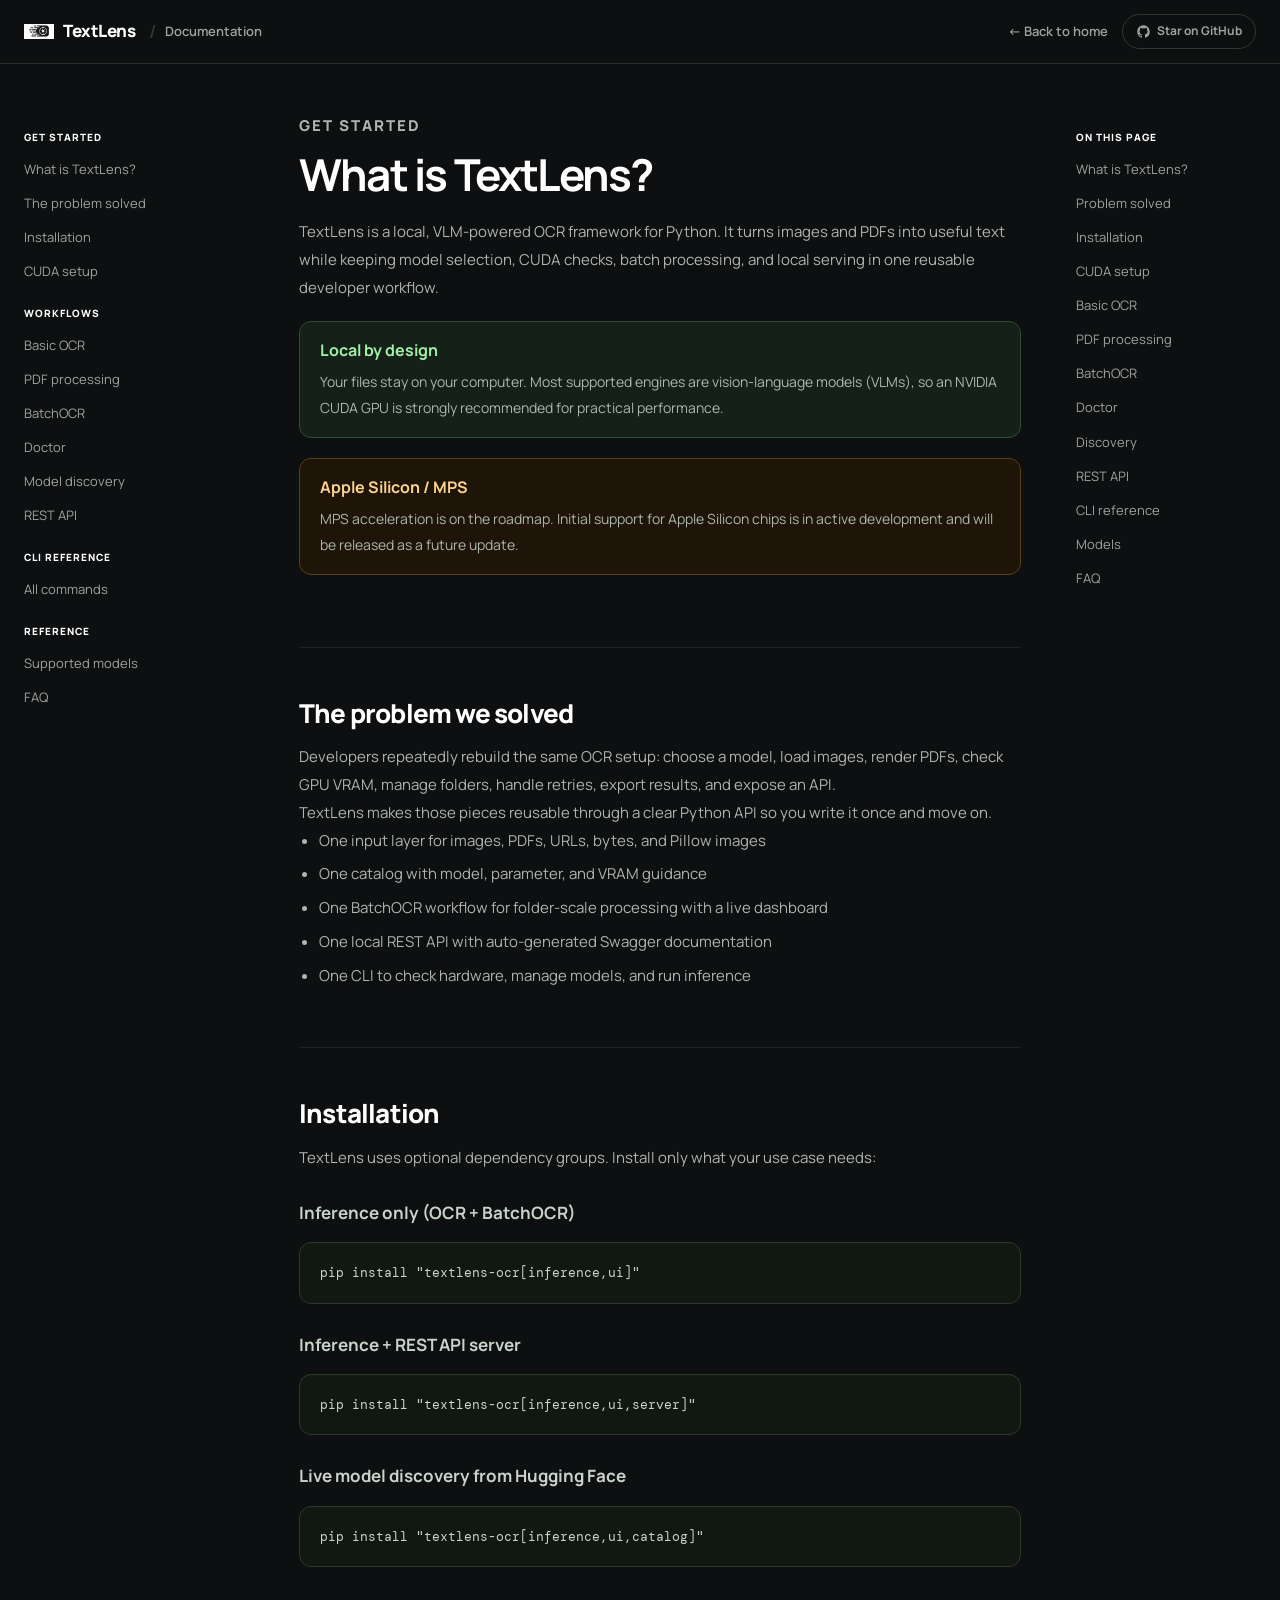
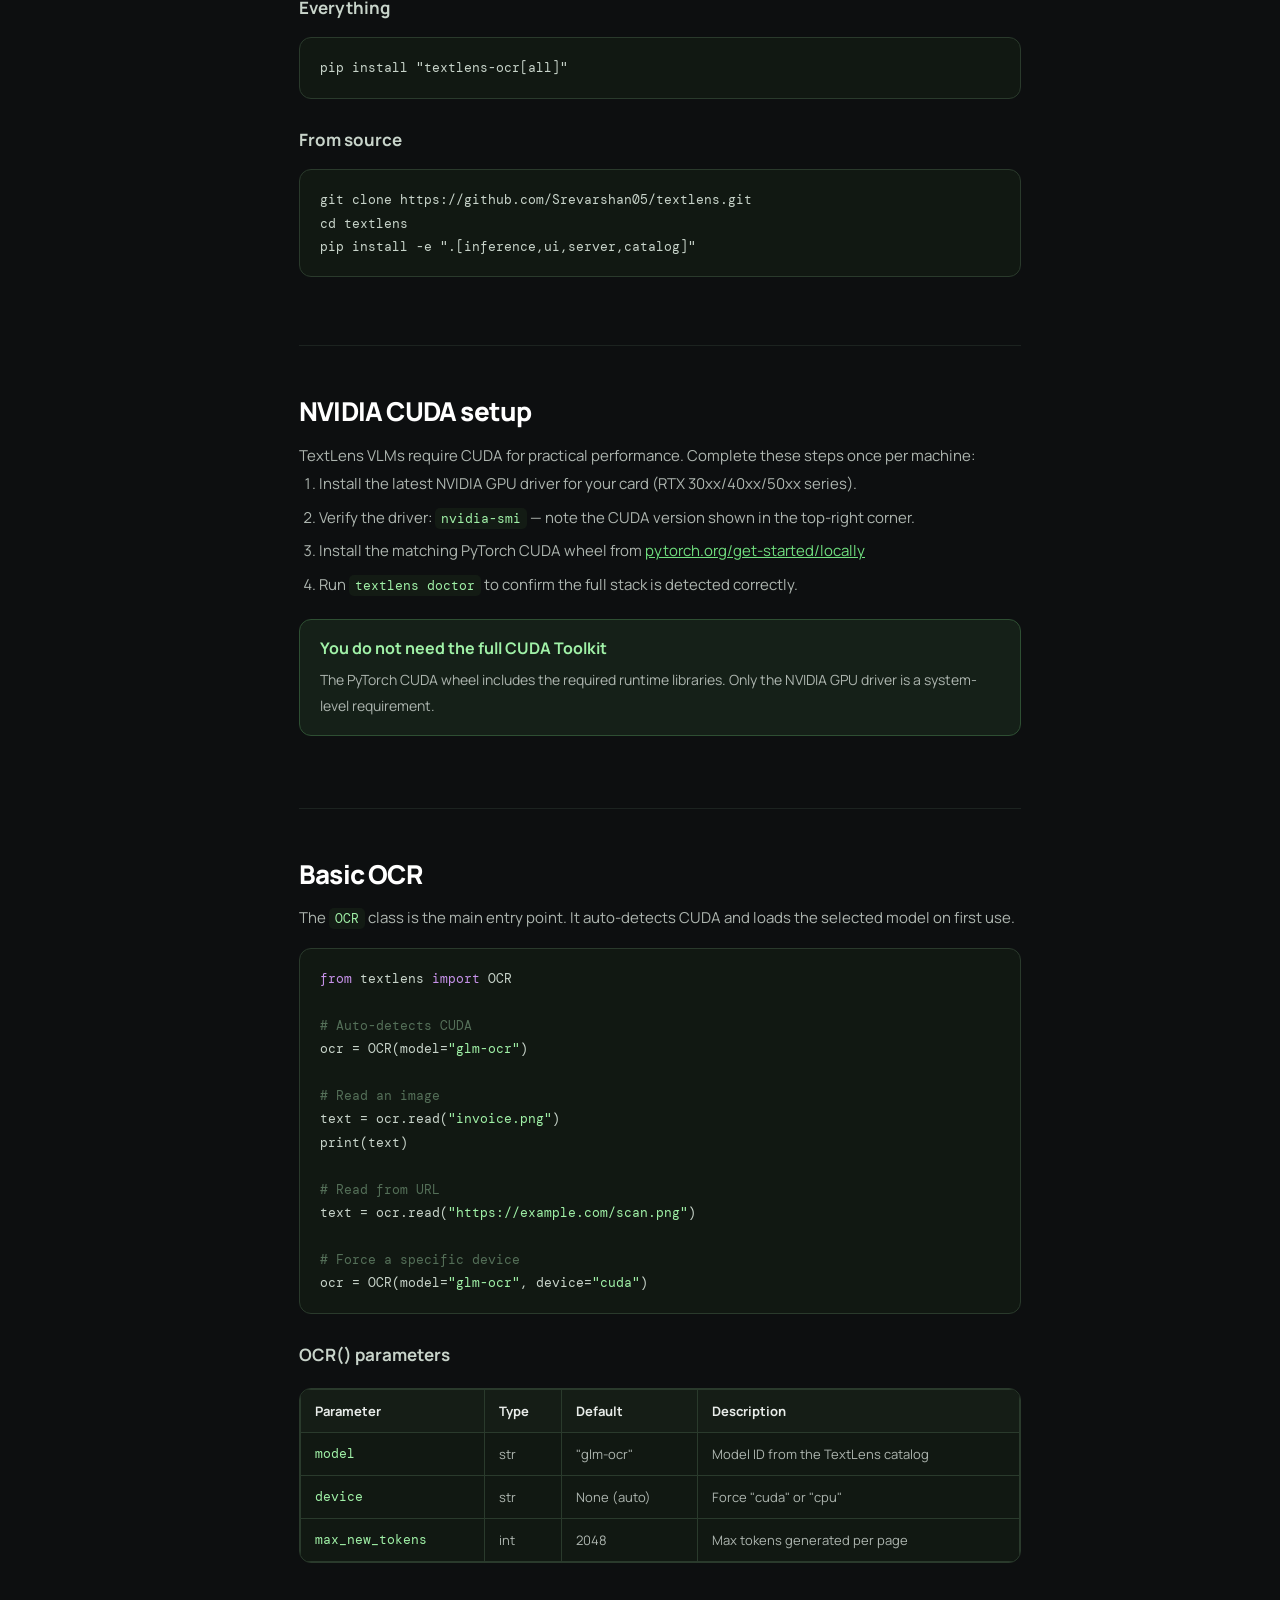
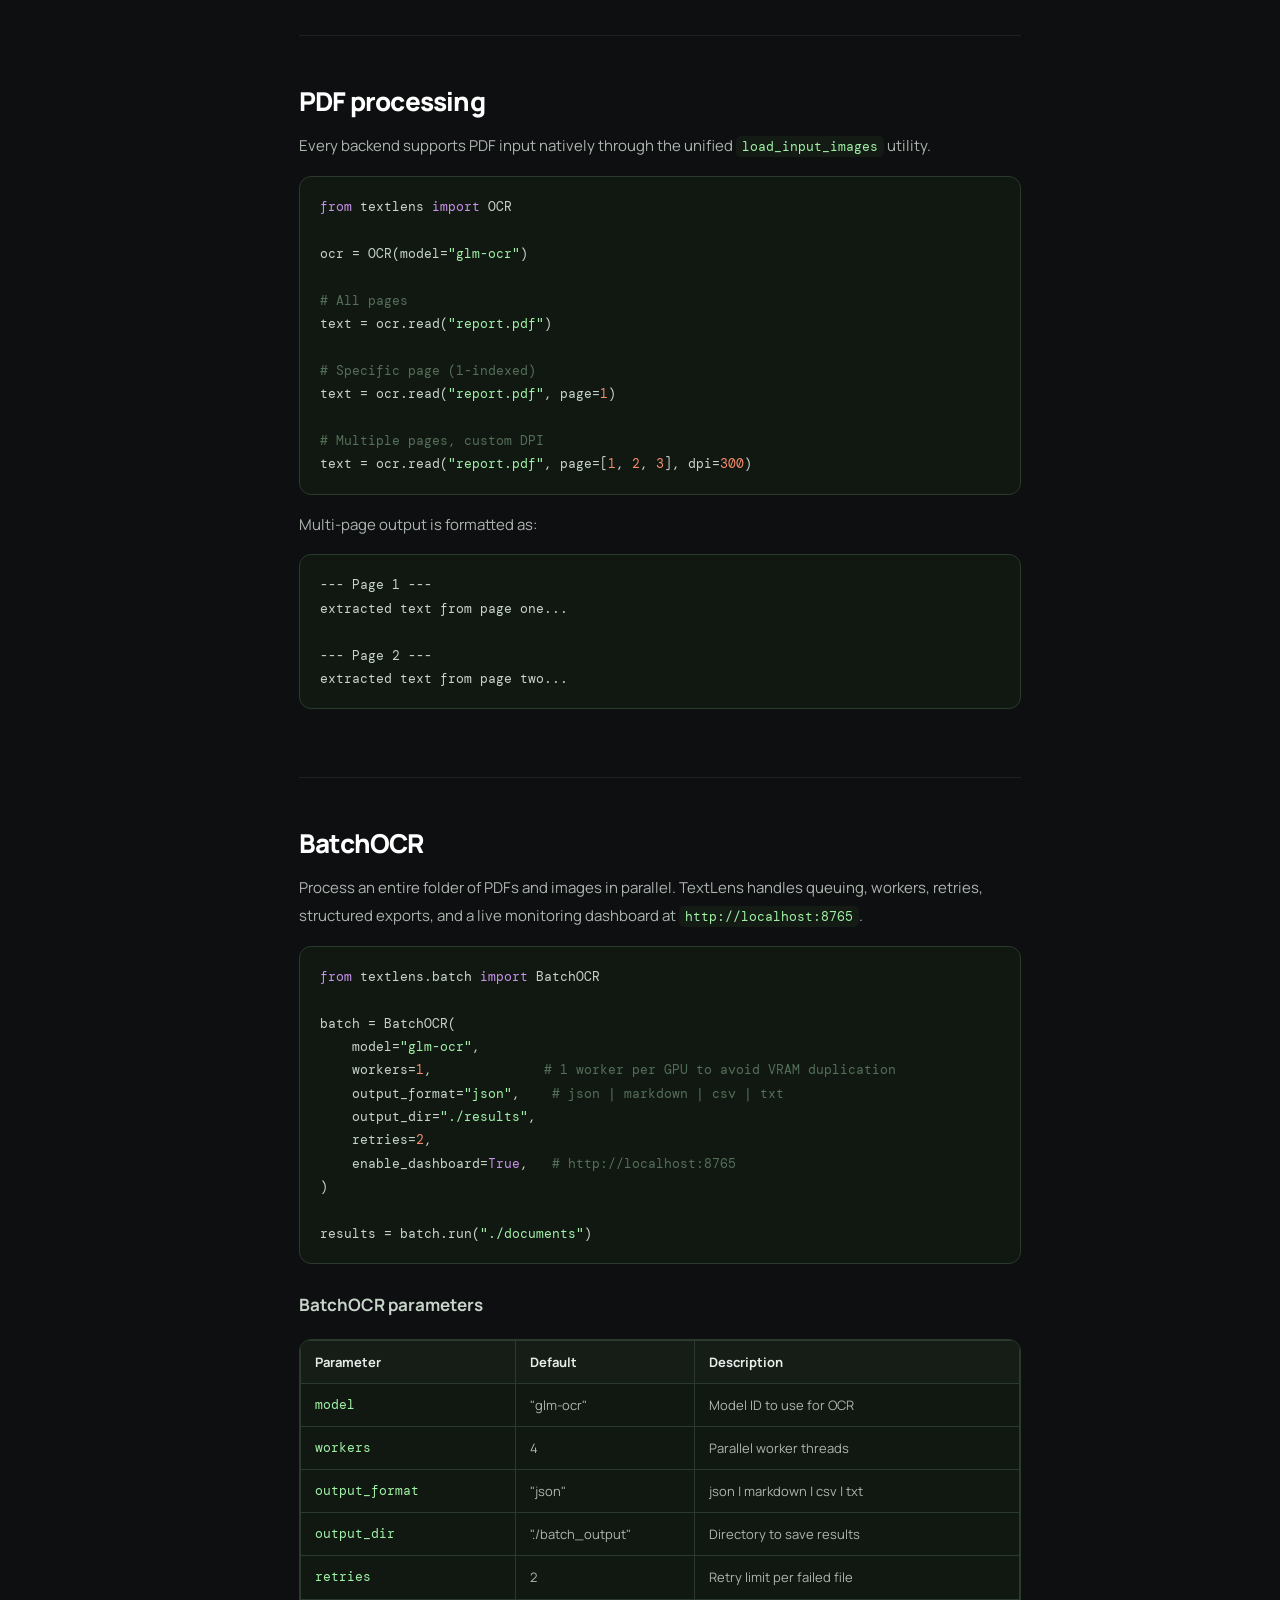
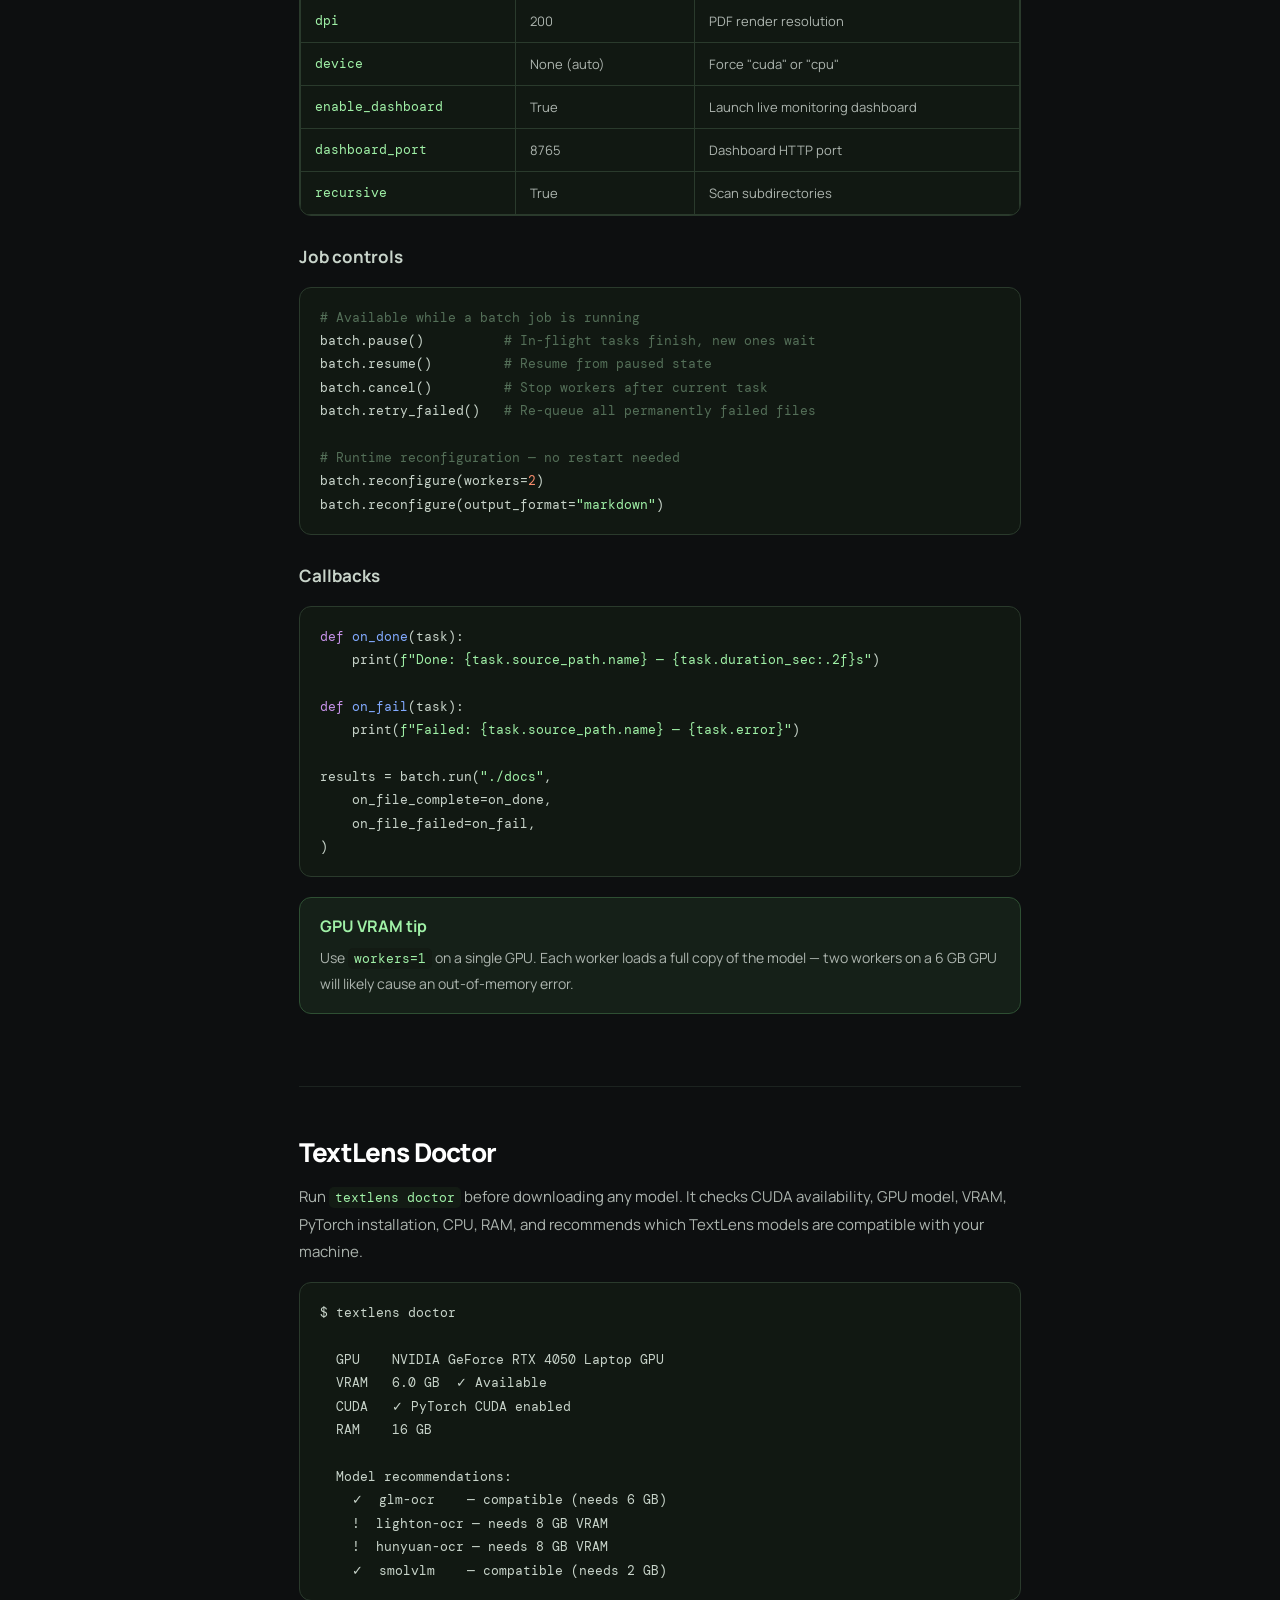
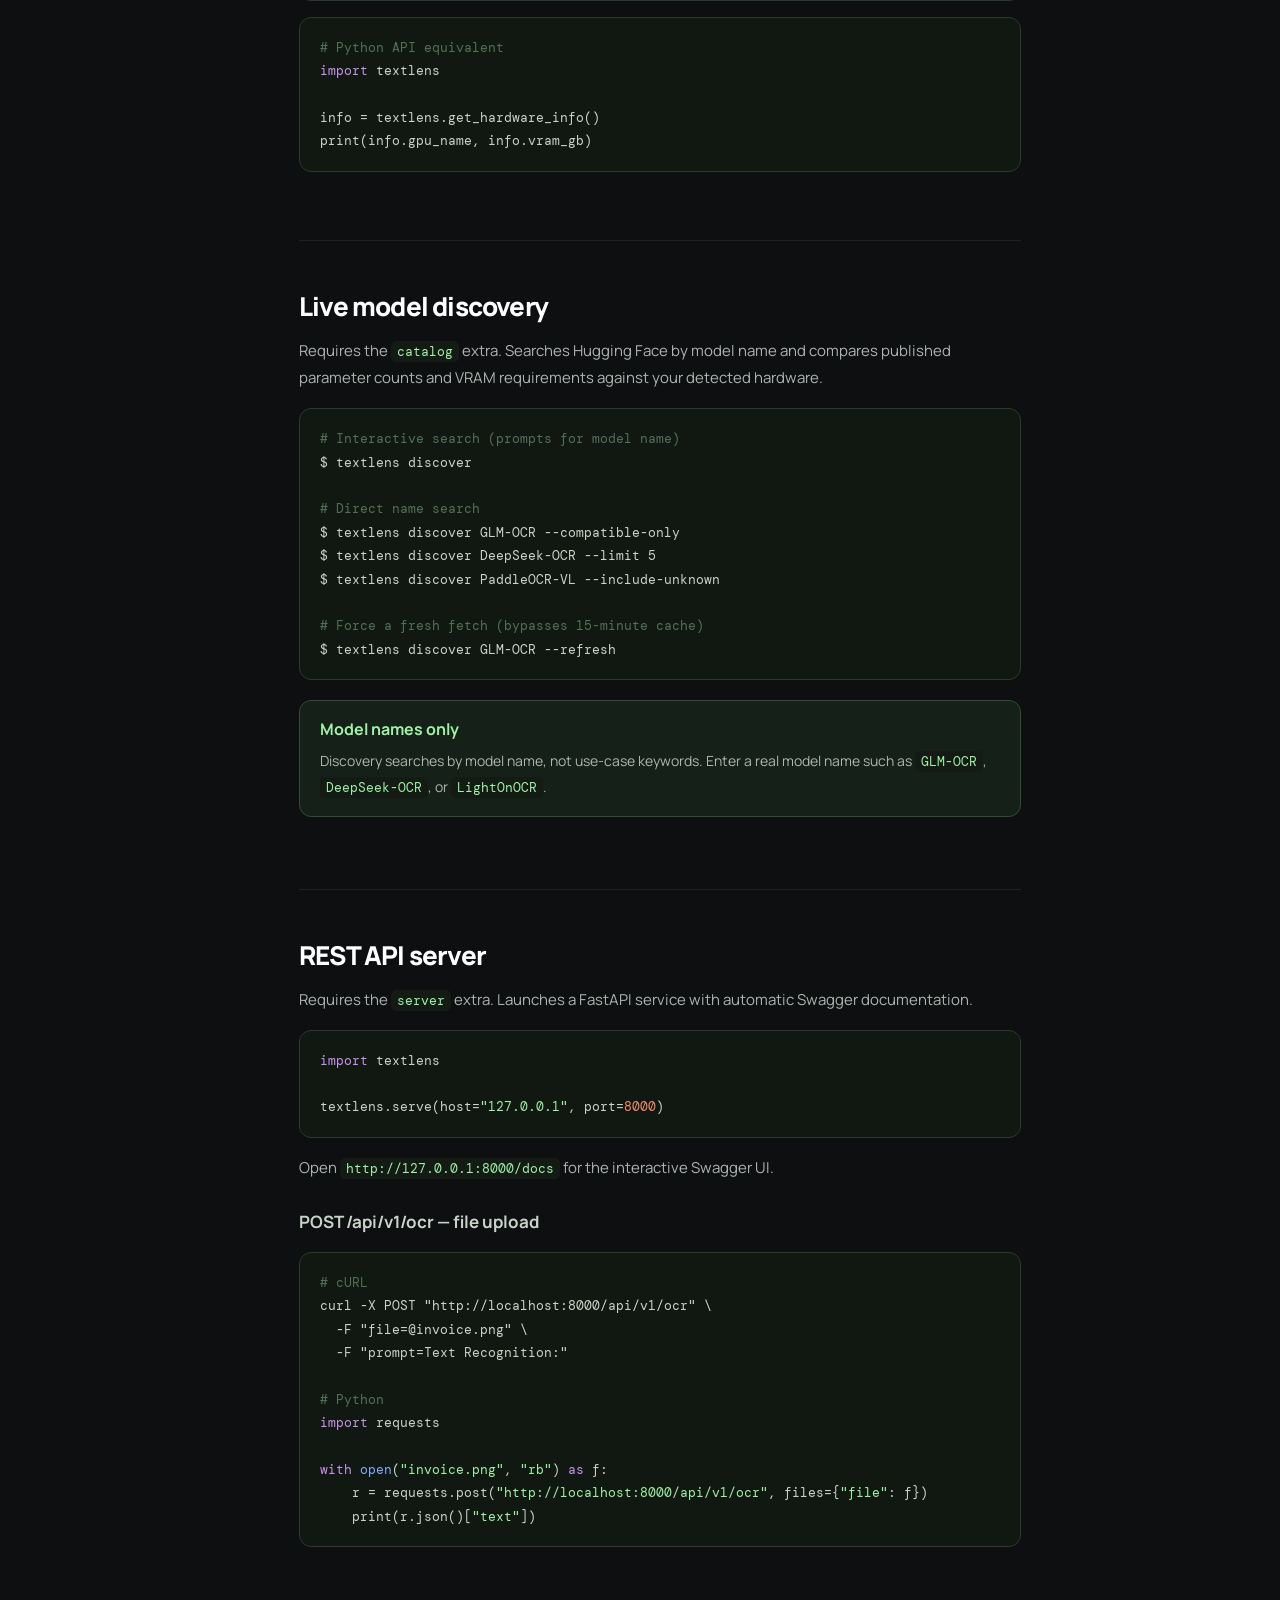
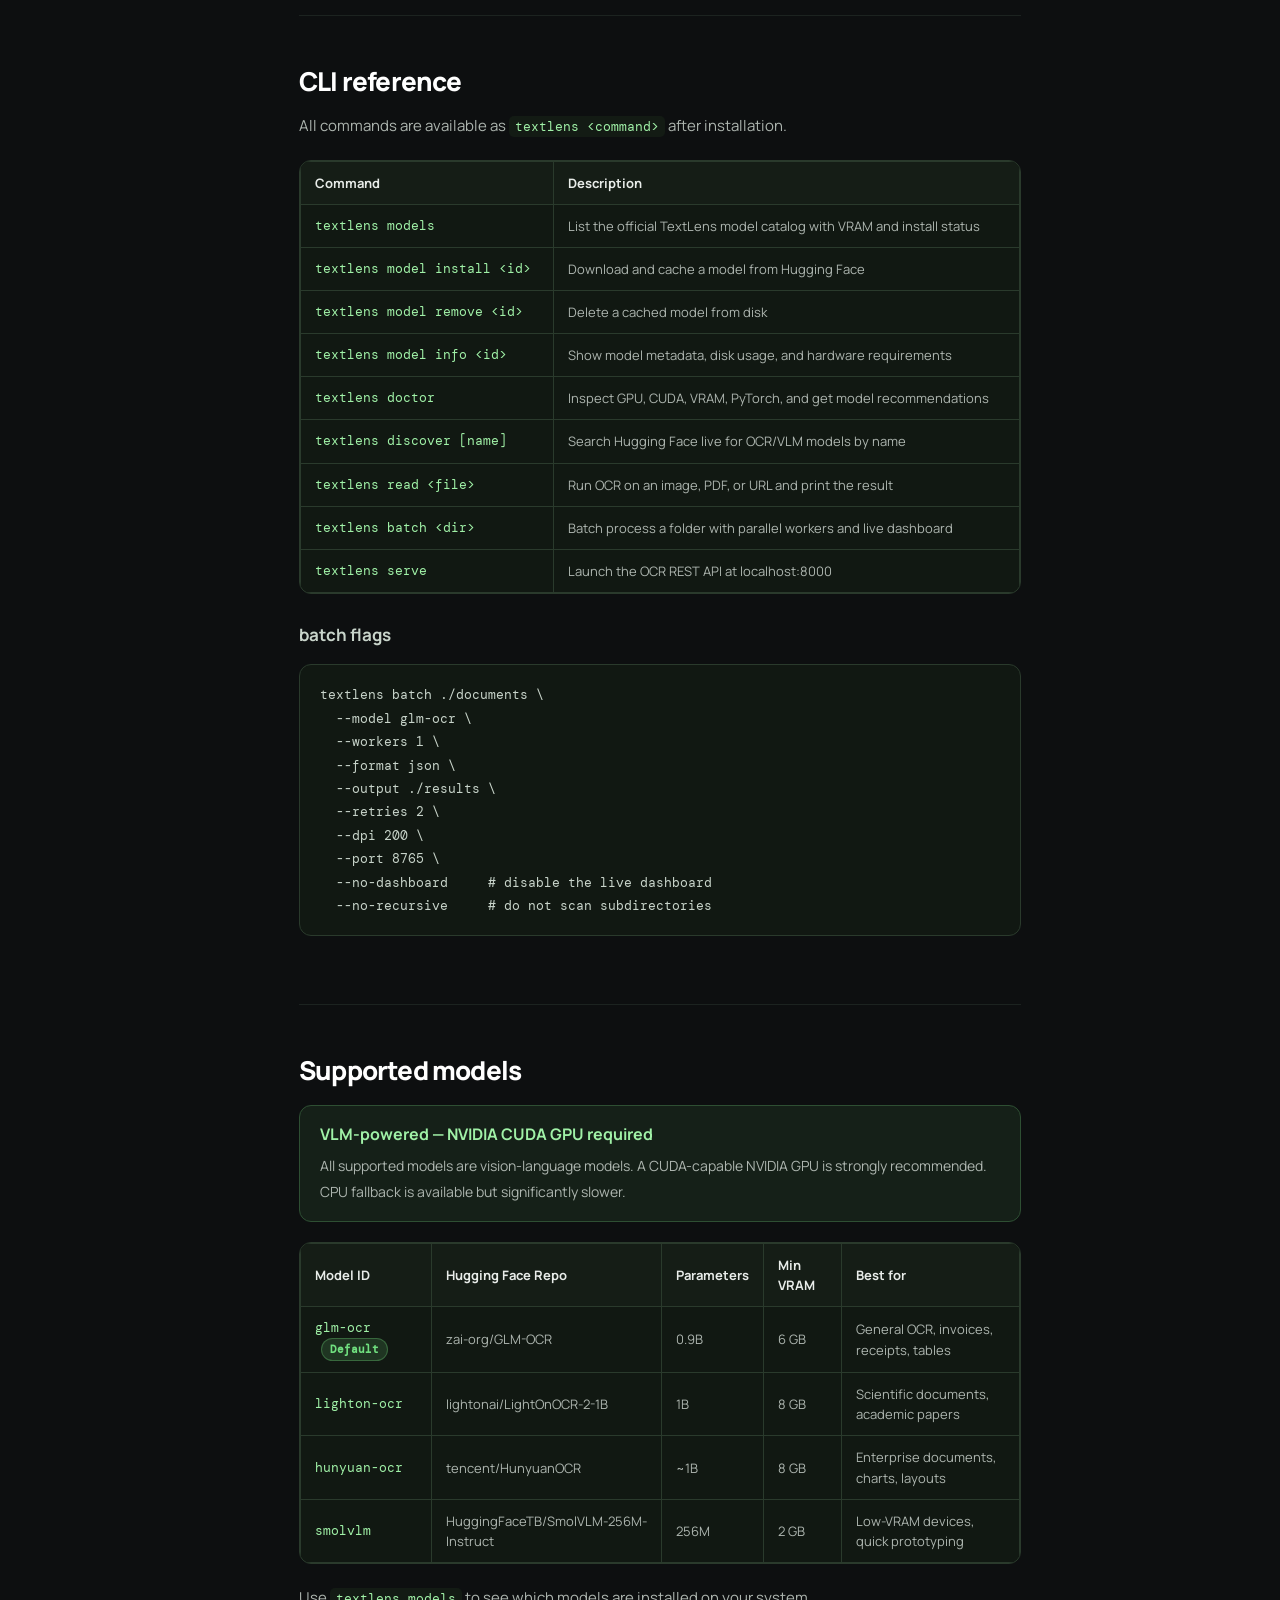
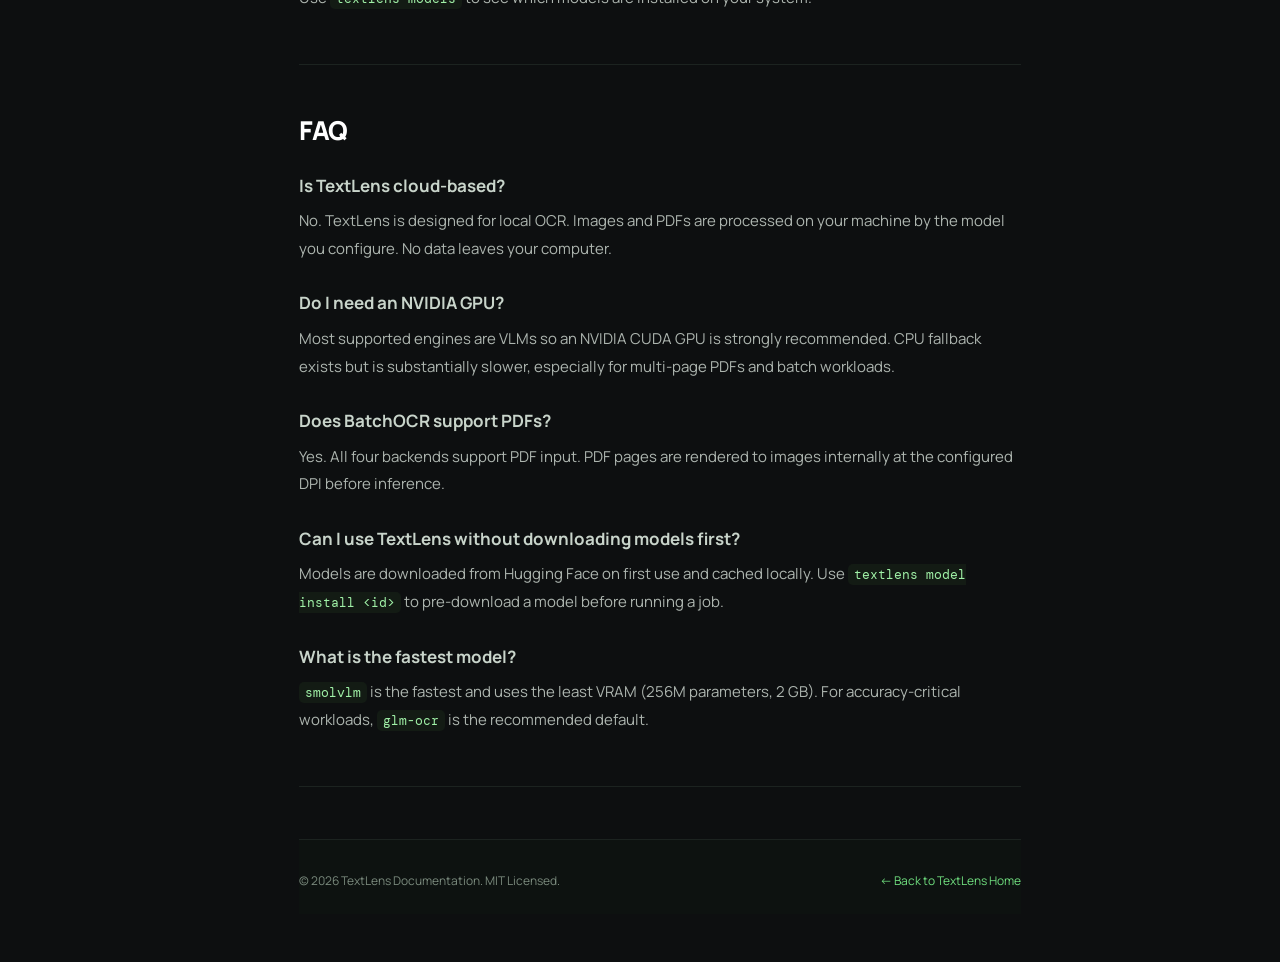
==== commit e0528d17: "chore: update PyPI distribution name to textlens-ocr (preserve import textlens)" ====
--- a/website/docs.html
+++ b/website/docs.html
@@ -372,16 +372,16 @@
       <p>TextLens uses optional dependency groups. Install only what your use case needs:</p>
 
       <h3>Inference only (OCR + BatchOCR)</h3>
-      <div class="code-block">pip install "textlens-srevarshan[inference,ui]"</div>
+      <div class="code-block">pip install "textlens-ocr[inference,ui]"</div>
 
       <h3>Inference + REST API server</h3>
-      <div class="code-block">pip install "textlens-srevarshan[inference,ui,server]"</div>
+      <div class="code-block">pip install "textlens-ocr[inference,ui,server]"</div>
 
       <h3>Live model discovery from Hugging Face</h3>
-      <div class="code-block">pip install "textlens-srevarshan[inference,ui,catalog]"</div>
+      <div class="code-block">pip install "textlens-ocr[inference,ui,catalog]"</div>
 
       <h3>Everything</h3>
-      <div class="code-block">pip install "textlens-srevarshan[all]"</div>
+      <div class="code-block">pip install "textlens-ocr[all]"</div>
 
       <h3>From source</h3>
       <div class="code-block">git clone https://github.com/Srevarshan05/textlens.git
--- a/website/styles.css
+++ b/website/styles.css
@@ -1,1184 +1,722 @@
 /* ═══════════════════════════════════════════════════════════════════
-   TextLens — styles.css   (Premium Developer Platform Design)
+   TextLens — styles.css   (clean rewrite, all dark, no white gaps)
    ═══════════════════════════════════════════════════════════════════ */
 
-/* ── Design Tokens ───────────────────────────────────────────────── */
+/* ── Tokens ─────────────────────────────────────────────────────── */
 :root {
-  --bg:          #080a08;
-  --bg-soft:     #0c100c;
-  --bg-card:     #101511;
-  --bg-card-hover: #141b15;
-  --bg-card2:    #121913;
-  --bg-glass:    rgba(16, 22, 17, 0.75);
-  --lime:        #70df7f;
-  --lime-glow:   #55d066;
-  --lime-dim:    rgba(112, 223, 127, 0.12);
-  --lime-border: rgba(112, 223, 127, 0.28);
-  --line:        rgba(255, 255, 255, 0.08);
-  --line-strong: rgba(255, 255, 255, 0.14);
-  --line-green:  rgba(112, 223, 127, 0.18);
-  --muted:       #7a8f7e;
-  --muted-light: #9db2a1;
-  --text:        #ecf3ed;
-  --text-soft:   #b8c8ba;
-  --mono:        "DM Mono", monospace;
-  --sans:        "Manrope", -apple-system, BlinkMacSystemFont, "Segoe UI", Roboto, sans-serif;
-  --r-xl:        24px;
-  --r:           16px;
-  --r-sm:        10px;
-}
-
-/* ── Reset & Baseline ────────────────────────────────────────────── */
-*, *::before, *::after {
-  box-sizing: border-box;
-  margin: 0;
-  padding: 0;
-}
-
+  --bg:        #0a0d0a;
+  --bg-soft:   #0d1210;
+  --bg-card:   #111811;
+  --bg-card2:  #131b13;
+  --lime:      #70df7f;
+  --lime-dim:  rgba(112,223,127,0.12);
+  --line:      #1e2d1f;
+  --line2:     #172218;
+  --muted:     #7a8a7d;
+  --text:      #e4ede5;
+  --text-soft: #b0bcb2;
+  --mono:      "DM Mono", monospace;
+  --sans:      "Manrope", Arial, sans-serif;
+  --r:         18px;
+  --r-sm:      12px;
+}
+
+/* ── Reset ───────────────────────────────────────────────────────── */
+*, *::before, *::after { box-sizing: border-box; margin: 0; padding: 0; }
 html {
   scroll-behavior: smooth;
-  background-color: var(--bg);
-  color-scheme: dark;
-}
-
+  background: var(--bg);          /* prevents flash of white on overscroll */
+}
 body {
-  background-color: var(--bg);
-  background-image: 
-    radial-gradient(circle at 50% 0%, rgba(112, 223, 127, 0.07) 0%, transparent 45%),
-    radial-gradient(rgba(255, 255, 255, 0.03) 1px, transparent 1px);
-  background-size: 100% auto, 28px 28px;
+  background: var(--bg);
   color: var(--text);
   font-family: var(--sans);
-  line-height: 1.6;
+  line-height: 1.55;
   min-height: 100vh;
-  -webkit-font-smoothing: antialiased;
-  -moz-osx-font-smoothing: grayscale;
-}
-
-/* ── Layout ──────────────────────────────────────────────────────── */
+}
+
+/* ── Layout helpers ──────────────────────────────────────────────── */
 .container {
-  width: min(1200px, calc(100% - 48px));
+  width: min(1180px, calc(100% - 48px));
   margin: 0 auto;
 }
-.narrow {
-  max-width: 800px;
-  margin: 0 auto;
-}
-
-/* ── Header ──────────────────────────────────────────────────────── */
+.narrow { max-width: 780px; margin: 0 auto; }
+
+/* ── ■ HEADER — full width, dark background always ──────────────── */
 .site-header {
   width: 100%;
-  background: rgba(8, 10, 8, 0.85);
-  backdrop-filter: blur(16px);
-  -webkit-backdrop-filter: blur(16px);
+  background: var(--bg);
   border-bottom: 1px solid var(--line);
   position: sticky;
   top: 0;
   z-index: 200;
-  transition: border-color .3s;
-}
-
+}
+/* inner wrapper centres the content */
 .header-inner {
-  width: min(1200px, calc(100% - 48px));
+  width: min(1180px, calc(100% - 48px));
   margin: 0 auto;
-  height: 70px;
-  display: flex;
-  align-items: center;
-  gap: 32px;
-}
-
+  height: 68px;
+  display: flex;
+  align-items: center;
+  gap: 28px;
+}
 .brand {
   display: inline-flex;
   align-items: center;
-  gap: 12px;
+  gap: 10px;
   color: #fff;
   text-decoration: none;
   flex-shrink: 0;
 }
-
-.brand-logo-img {
-  width: 32px;
-  height: 32px;
-  object-fit: contain;
-  border-radius: 8px;
-  box-shadow: 0 0 12px rgba(112, 223, 127, 0.25);
-}
-
-.brand-title {
-  font-size: 20px;
-  font-weight: 800;
-  letter-spacing: -0.6px;
-  color: #fff;
-}
-
 .nav-links {
   display: flex;
   gap: 28px;
   margin-left: auto;
 }
-
 .nav-links a {
   color: var(--text-soft);
   text-decoration: none;
   font-size: 14px;
   font-weight: 600;
-  transition: color .2s ease;
-  position: relative;
-}
-
-.nav-links a:hover {
-  color: var(--lime);
-}
-
-.menu-button {
-  display: none;
-}
-
+  transition: color .2s;
+}
+.nav-links a:hover { color: var(--lime); }
+.menu-button { display: none; }
+
+/* GitHub pill */
 .github-link {
   display: flex;
   align-items: center;
-  gap: 8px;
-  color: var(--text);
+  gap: 7px;
+  color: var(--text-soft);
   text-decoration: none;
-  background: rgba(255, 255, 255, 0.04);
   border: 1px solid var(--line);
   border-radius: 999px;
-  padding: 8px 16px;
-  font-size: 13px;
+  padding: 8px 14px;
+  font-size: 12px;
   font-weight: 700;
   white-space: nowrap;
-  transition: all .2s ease;
-}
-
-.github-link:hover {
-  border-color: var(--lime-border);
-  background: var(--lime-dim);
+  transition: border-color .2s, color .2s;
+}
+.github-link:hover { border-color: var(--lime); color: var(--lime); }
+.github-link svg { width: 16px; height: 16px; fill: currentColor; flex-shrink: 0; }
+
+/* ── Buttons ─────────────────────────────────────────────────────── */
+.button {
+  display: inline-flex;
+  align-items: center;
+  justify-content: center;
+  gap: 10px;
+  text-decoration: none;
+  border: 1px solid transparent;
+  padding: 14px 24px;
+  border-radius: 999px;
+  font-size: 14px;
+  font-weight: 800;
+  transition: transform .2s, box-shadow .2s;
+  cursor: pointer;
+}
+.button:hover { transform: translateY(-2px); }
+.button-primary { background: var(--lime); color: #080d08; }
+.button-primary:hover { box-shadow: 0 12px 28px rgba(112,223,127,0.3); }
+.button-outline  { border-color: #2e3f2f; color: #fff; background: transparent; }
+.button-outline:hover { border-color: var(--lime); }
+.button-dark     { background: var(--bg); color: #fff; border-color: #2e3f2f; }
+.button-ghost    { border-color: #2e3f2f; color: #fff; background: transparent; }
+.button-ghost:hover { border-color: var(--lime); }
+.text-link {
   color: var(--lime);
-  box-shadow: 0 0 16px rgba(112, 223, 127, 0.15);
-}
-
-.github-link svg {
-  width: 16px;
-  height: 16px;
-  fill: currentColor;
-  flex-shrink: 0;
-}
-
-/* ── Typography & Section Badges ─────────────────────────────────── */
+  font-weight: 700;
+  font-size: 14px;
+  text-decoration: none;
+  transition: opacity .2s;
+}
+.text-link:hover { opacity: .75; }
+
+/* ── Section helpers ─────────────────────────────────────────────── */
+.section      { padding: 100px 0; }
+.section-soft { background: var(--bg-soft); }
 .section-kicker {
-  display: inline-flex;
-  align-items: center;
-  gap: 8px;
-  font-size: 11px;
+  display: block;
+  font-size: 10px;
   font-weight: 800;
   letter-spacing: 2px;
   color: var(--lime);
   text-transform: uppercase;
-  margin-bottom: 16px;
+  margin-bottom: 14px;
+}
+.section-heading {
+  display: flex;
+  justify-content: space-between;
+  align-items: flex-end;
+  gap: 48px;
+  margin-bottom: 48px;
+}
+.section-heading h2 { flex-shrink: 0; }
+.section-heading p  { max-width: 400px; color: var(--muted); font-size: 15px; }
+h2 {
+  font-size: clamp(30px, 3.8vw, 52px);
+  font-weight: 800;
+  line-height: 1.07;
+  letter-spacing: -2.5px;
+}
+
+/* ── HERO ────────────────────────────────────────────────────────── */
+.hero {
+  background: var(--bg);
+  position: relative;
+  overflow: hidden;
+  padding-bottom: 80px;
+}
+.hero-content {
+  text-align: center;
+  position: relative;
+  z-index: 1;
+  padding-top: 90px;
+}
+.hero h1 {
+  font-size: clamp(48px, 7vw, 96px);
+  font-weight: 800;
+  letter-spacing: -5px;
+  line-height: .97;
+  max-width: 880px;
+  margin: 0 auto 22px;
+  color: #fff;
+}
+.hero-copy {
+  color: #7a907c;
+  max-width: 560px;
+  margin: 0 auto;
+  font-size: 16px;
+  line-height: 1.7;
+}
+.hero-actions {
+  display: flex;
+  justify-content: center;
+  gap: 12px;
+  margin: 28px 0 24px;
+  flex-wrap: wrap;
+}
+.install-pill {
+  display: flex;
+  align-items: center;
+  gap: 10px;
+  background: #0c1309;
+  border: 1px solid var(--line);
+  width: max-content;
+  max-width: calc(100% - 32px);
+  padding: 8px 9px 8px 14px;
+  border-radius: 999px;
+  margin: 0 auto;
+  color: #b4c4b6;
   font-family: var(--mono);
-}
-
-.kicker-badge {
-  display: inline-flex;
-  align-items: center;
-  gap: 8px;
-  background: var(--lime-dim);
-  border: 1px solid var(--lime-border);
-  padding: 6px 14px;
-  border-radius: 999px;
-  font-size: 12px;
-  font-weight: 700;
-  color: var(--lime);
-  margin-bottom: 24px;
-  box-shadow: 0 0 20px rgba(112, 223, 127, 0.12);
-}
-
-.kicker-dot {
+  font-size: 11px;
+}
+.terminal-dot {
   width: 7px;
   height: 7px;
   border-radius: 50%;
   background: var(--lime);
-  box-shadow: 0 0 8px var(--lime);
-  animation: pulse 2s infinite;
-}
-
-@keyframes pulse {
-  0%, 100% { opacity: 1; transform: scale(1); }
-  50% { opacity: 0.5; transform: scale(0.85); }
-}
-
-h2 {
-  font-size: clamp(32px, 4vw, 54px);
-  font-weight: 800;
-  line-height: 1.08;
-  letter-spacing: -2px;
-  color: #fff;
-}
-
-/* ── Buttons ─────────────────────────────────────────────────────── */
-.button {
-  display: inline-flex;
-  align-items: center;
-  justify-content: center;
-  gap: 10px;
-  text-decoration: none;
-  border: 1px solid transparent;
-  padding: 14px 26px;
-  border-radius: 999px;
-  font-size: 14px;
-  font-weight: 800;
-  transition: all .25s cubic-bezier(.16,1,.3,1);
-  cursor: pointer;
-}
-
-.button-primary {
-  background: var(--lime);
-  color: #060a06;
-  box-shadow: 0 6px 20px rgba(112, 223, 127, 0.25);
-}
-
-.button-primary:hover {
-  transform: translateY(-2px);
-  box-shadow: 0 10px 28px rgba(112, 223, 127, 0.4);
-  background: #7cf38b;
-}
-
-.button-outline {
-  border-color: var(--line-strong);
-  color: var(--text);
-  background: rgba(255, 255, 255, 0.03);
-  backdrop-filter: blur(8px);
-}
-
-.button-outline:hover {
-  border-color: var(--lime-border);
-  color: #fff;
-  background: rgba(255, 255, 255, 0.07);
-  transform: translateY(-2px);
-}
-
-.button-ghost {
-  border-color: var(--line);
-  color: var(--text-soft);
-  background: transparent;
-}
-
-.button-ghost:hover {
-  border-color: var(--lime-border);
-  color: #fff;
-  background: var(--lime-dim);
-}
-
-.text-link {
-  display: inline-flex;
-  align-items: center;
-  gap: 6px;
-  color: var(--lime);
-  font-weight: 700;
-  font-size: 14px;
-  text-decoration: none;
-  transition: gap .2s ease;
-}
-
-.text-link:hover {
-  gap: 10px;
-}
-
-/* ── Section Rhythm ──────────────────────────────────────────────── */
-.section {
-  padding: 110px 0;
-  position: relative;
-}
-
-.section-soft {
-  background: var(--bg-soft);
-  border-top: 1px solid var(--line);
-  border-bottom: 1px solid var(--line);
-}
-
-.section-heading {
-  display: flex;
-  justify-content: space-between;
-  align-items: flex-end;
-  gap: 48px;
-  margin-bottom: 54px;
-}
-
-.section-heading p {
-  max-width: 440px;
-  color: var(--muted-light);
-  font-size: 16px;
-  line-height: 1.7;
-}
-
-/* ── HERO SECTION ────────────────────────────────────────────────── */
-.hero {
-  background: var(--bg);
-  position: relative;
-  overflow: hidden;
-  padding-bottom: 90px;
-}
-
-.hero-content {
-  text-align: center;
-  position: relative;
-  z-index: 2;
-  padding-top: 80px;
-}
-
-.hero h1 {
-  font-size: clamp(48px, 7vw, 92px);
-  font-weight: 800;
-  letter-spacing: -4px;
-  line-height: 1.0;
-  max-width: 900px;
-  margin: 0 auto 24px;
-  color: #fff;
-}
-
-.hero-gradient-text {
-  background: linear-gradient(135deg, #ffffff 40%, var(--lime) 100%);
-  -webkit-background-clip: text;
-  -webkit-text-fill-color: transparent;
-}
-
-.hero-copy {
-  color: var(--muted-light);
-  max-width: 620px;
-  margin: 0 auto;
-  font-size: 17px;
-  line-height: 1.75;
-}
-
-.hero-actions {
-  display: flex;
-  justify-content: center;
-  gap: 14px;
-  margin: 32px 0 28px;
-  flex-wrap: wrap;
-}
-
-.install-pill {
-  display: inline-flex;
-  align-items: center;
-  gap: 12px;
-  background: rgba(16, 24, 17, 0.8);
-  backdrop-filter: blur(12px);
-  border: 1px solid var(--line-green);
-  padding: 8px 10px 8px 16px;
-  border-radius: 999px;
-  margin: 0 auto;
-  color: #d1e2d3;
-  font-family: var(--mono);
-  font-size: 12px;
-  box-shadow: 0 4px 20px rgba(0, 0, 0, 0.4);
-}
-
-.terminal-dot {
-  width: 8px;
-  height: 8px;
-  border-radius: 50%;
-  background: var(--lime);
-  box-shadow: 0 0 8px var(--lime);
-}
-
+  flex-shrink: 0;
+}
 .copy-button {
   border: 0;
-  background: #202d21;
-  color: #d8ead9;
+  background: #1e2e1f;
+  color: #c4d4c5;
   border-radius: 999px;
-  padding: 7px 14px;
-  font: 700 11px var(--sans);
+  padding: 7px 12px;
+  font: 600 10px var(--sans);
   cursor: pointer;
-  transition: all .2s ease;
+  transition: background .2s, color .2s;
   white-space: nowrap;
 }
-
-.copy-button:hover {
-  background: var(--lime);
-  color: #060a06;
-}
-
-/* Hero Stage & Floating Cards */
+.copy-button:hover { background: var(--lime); color: #080d08; }
+
+/* Hero stage */
 .hero-stage {
-  height: 340px;
+  height: 320px;
   position: relative;
-  margin-top: 48px;
-}
-
+  margin-top: 40px;
+}
 .hero-terminal {
-  width: min(640px, 100%);
+  width: min(620px, 100%);
   margin: 0 auto;
   text-align: left;
   position: relative;
   z-index: 2;
-  border: 1px solid var(--line-green);
-  box-shadow: 0 24px 70px rgba(0, 0, 0, 0.6), 0 0 30px rgba(112, 223, 127, 0.08);
-}
-
+}
 .float-card {
   position: absolute;
-  background: rgba(16, 24, 18, 0.88);
-  backdrop-filter: blur(16px);
-  border: 1px solid var(--line-green);
-  border-radius: var(--r);
-  padding: 16px 18px;
+  background: #111911;
+  border: 1px solid #253525;
+  border-radius: 14px;
+  padding: 14px 16px;
   display: flex;
   flex-direction: column;
-  gap: 4px;
+  gap: 5px;
   z-index: 3;
-  box-shadow: 0 16px 36px rgba(0, 0, 0, 0.6);
-  animation: floatSlow 6s ease-in-out infinite;
-}
-
-.float-left {
-  top: 70px;
-  left: 2%;
-  transform: rotate(-4deg);
-}
-
-.float-right {
-  top: 45px;
-  right: 2%;
-  transform: rotate(4deg);
-  animation-delay: -3s;
-}
-
-@keyframes floatSlow {
-  0%, 100% { transform: translateY(0px) rotate(var(--rot, -4deg)); }
-  50% { transform: translateY(-8px) rotate(var(--rot, -4deg)); }
-}
-
-.float-left { --rot: -4deg; }
-.float-right { --rot: 4deg; }
-
-.mini-label {
-  font: 700 9px var(--mono);
-  color: var(--muted);
-  letter-spacing: 1px;
-}
-
-.float-card strong {
-  font-size: 14px;
-  color: #fff;
-}
-
-.success {
-  color: var(--lime);
-  font-size: 11px;
-  font-weight: 700;
-}
-
-/* Background Rings */
+  box-shadow: 0 12px 28px rgba(0,0,0,.55);
+}
+.mini-label { font: 9px var(--mono); color: #6a7a6b; }
+.success    { color: var(--lime); font-size: 11px; font-weight: 700; }
+.float-left  { top: 80px; left: 2%; transform: rotate(-5deg); }
+.float-right { top: 55px; right: 2%; transform: rotate(4deg); }
+
+/* Decorative rings */
 .hero-rings {
   position: absolute;
-  width: 320px;
-  height: 320px;
-  border: 2px solid rgba(112, 223, 127, 0.08);
+  width: 260px;
+  height: 260px;
+  border: 3px solid #1a2d1d;
   border-radius: 50%;
-  pointer-events: none;
-  background: repeating-radial-gradient(circle, transparent 0 16px, rgba(112, 223, 127, 0.04) 17px 19px);
-}
-.rings-left  { bottom: 60px; left: -140px; }
-.rings-right { top: 80px;   right: -140px; }
-
-/* ── Proof Strip ─────────────────────────────────────────────────── */
-.proof-strip {
-  background: linear-gradient(90deg, #5fcb6e, var(--lime), #7ef58d);
-  padding: 20px 0;
-  box-shadow: 0 4px 24px rgba(112, 223, 127, 0.2);
-}
-
-.proof-grid {
+  opacity: .5;
+  background: repeating-radial-gradient(circle, transparent 0 14px, #1a2d1d 15px 17px);
+}
+.rings-left  { bottom: 100px; left: -130px; }
+.rings-right { top: 120px;   right: -130px; }
+
+/* ── Terminal window ─────────────────────────────────────────────── */
+.terminal-window {
+  background: #090d09;
+  border: 1px solid #1e2d1f;
+  border-radius: var(--r);
+  overflow: hidden;
+  box-shadow: 0 20px 50px rgba(0,0,0,.5);
+}
+.terminal-bar {
+  height: 38px;
+  display: flex;
+  align-items: center;
+  gap: 6px;
+  padding: 0 14px;
+  background: #0c110c;
+  border-bottom: 1px solid #1a261a;
+}
+.terminal-bar span { width: 7px; height: 7px; border-radius: 50%; }
+.terminal-bar span:nth-child(1) { background: #fc7d72; }
+.terminal-bar span:nth-child(2) { background: #f6c85f; }
+.terminal-bar span:nth-child(3) { background: var(--lime); }
+.terminal-bar p { font: 10px var(--mono); margin: 0 auto; color: #527052; transform: translateX(-16px); }
+pre { padding: 20px 22px; font: 13px/1.85 var(--mono); white-space: pre-wrap; overflow: auto; }
+.t-purple  { color: #c792ea; }
+.t-blue    { color: #82aaff; }
+.t-green   { color: #a0f1a7; }
+.t-yellow  { color: #f6cf70; }
+.t-number  { color: #f78c6c; }
+.t-comment { color: #4d6350; }
+.prompt    { color: var(--lime); }
+.terminal-result {
+  font: 11px var(--mono);
+  padding: 10px 22px;
+  border-top: 1px solid #1a261a;
+  color: #7a9a7c;
+}
+.terminal-result span { color: var(--lime); }
+.corner-copy { position: absolute; right: 11px; top: 46px; }
+
+/* ── Proof strip ─────────────────────────────────────────────────── */
+.proof-strip { background: var(--lime); padding: 18px 0; }
+.proof-grid  {
   display: grid;
   grid-template-columns: repeat(4, 1fr);
-  gap: 20px;
-}
-
+  gap: 18px;
+}
 .proof-grid div {
-  border-right: 1px solid rgba(0, 40, 10, 0.2);
-  padding-left: 20px;
-}
-
+  border-right: 1px solid rgba(10,50,14,.25);
+  padding-left: 18px;
+}
 .proof-grid div:first-child { padding-left: 0; }
 .proof-grid div:last-child  { border: 0; }
-
-.proof-grid span {
-  display: block;
-  font: 700 10px var(--mono);
-  color: #0b3812;
-  letter-spacing: 1px;
-  margin-bottom: 2px;
-}
-
-.proof-grid strong {
-  font-size: 14px;
-  color: #041006;
-  font-weight: 800;
-}
-
-/* ── Feature Cards ───────────────────────────────────────────────── */
+.proof-grid span   { display: block; font: 10px var(--mono); color: #175520; margin-bottom: 3px; }
+.proof-grid strong { font-size: 13px; color: #061008; }
+
+/* ── Feature grid ────────────────────────────────────────────────── */
 .feature-grid {
   display: grid;
   grid-template-columns: 1.35fr 1fr 1fr;
-  gap: 16px;
-}
-
+  gap: 14px;
+}
 .feature-card {
   border: 1px solid var(--line);
-  border-radius: var(--r-xl);
-  padding: 30px;
-  min-height: 250px;
+  border-radius: var(--r);
+  padding: 26px;
+  min-height: 240px;
   background: var(--bg-card);
   display: flex;
   flex-direction: column;
-  gap: 12px;
-  transition: all .3s cubic-bezier(.16,1,.3,1);
-  position: relative;
-  overflow: hidden;
-}
-
-.feature-card::before {
-  content: "";
-  position: absolute;
-  inset: 0;
-  border-radius: var(--r-xl);
-  padding: 1px;
-  background: linear-gradient(145deg, rgba(255,255,255,0.08), transparent 70%);
-  -webkit-mask: linear-gradient(#fff 0 0) content-box, linear-gradient(#fff 0 0);
-  -webkit-mask-composite: xor;
-  mask-composite: exclude;
-  pointer-events: none;
-}
-
+  gap: 10px;
+  transition: border-color .3s, transform .3s, box-shadow .3s;
+}
 .feature-card:hover {
-  border-color: var(--lime-border);
-  background: var(--bg-card-hover);
-  transform: translateY(-4px);
-  box-shadow: 0 20px 48px rgba(0, 0, 0, 0.5), 0 0 24px rgba(112, 223, 127, 0.08);
-}
-
+  border-color: rgba(112,223,127,.3);
+  transform: translateY(-5px);
+  box-shadow: 0 20px 42px rgba(0,0,0,.4);
+}
 .feature-large {
   grid-row: span 2;
-  min-height: 520px;
+  min-height: 500px;
   background: var(--bg-card2);
 }
-
 .feature-card h3 {
-  font-size: 20px;
+  font-size: 18px;
   letter-spacing: -.6px;
-  font-weight: 800;
-  color: #fff;
-}
-
-.feature-card p {
-  color: var(--muted-light);
-  font-size: 14px;
-  line-height: 1.7;
-}
-
+  font-weight: 700;
+  color: var(--text);
+}
+.feature-card p  { color: var(--muted); font-size: 13px; line-height: 1.65; }
+.feature-card a  { color: var(--lime); text-decoration: none; font-weight: 700; font-size: 13px; margin-top: auto; }
 .icon-badge {
-  width: 42px;
-  height: 42px;
-  border-radius: 12px;
+  width: 38px;
+  height: 38px;
+  border-radius: 10px;
   background: var(--lime-dim);
-  border: 1px solid var(--lime-border);
+  border: 1px solid rgba(112,223,127,.18);
   display: flex;
   align-items: center;
   justify-content: center;
   flex-shrink: 0;
-  color: var(--lime);
-}
-
-.icon-dark {
-  background: #0d160e;
-}
-
+}
+.icon-dark { background: #0c1509; }
 .code-mini {
   margin-top: auto;
-  background: #090e0a;
-  border: 1px solid var(--line);
-  color: #b0c2b2;
-  border-radius: 12px;
-  padding: 16px 18px;
-  font: 13px/1.85 var(--mono);
-}
-
+  background: #090d09;
+  border: 1px solid var(--line);
+  color: #a8bca9;
+  border-radius: 10px;
+  padding: 14px 16px;
+  font: 12px/1.85 var(--mono);
+}
 .code-mini span { color: var(--lime); }
 .code-mini i    { color: #c792ea; font-style: normal; }
-
-.metric {
-  margin-top: auto;
-  font: 700 11px var(--mono);
-  color: var(--lime);
-  background: var(--lime-dim);
-  border: 1px solid var(--lime-border);
-  padding: 6px 12px;
-  border-radius: 8px;
-  width: fit-content;
-}
-
-/* ═══════════════════════════════════════════════════════════════════
-   ── CLI SHOWCASE (Flagship Interactive Terminal Component) ───────
-   ═══════════════════════════════════════════════════════════════════ */
+.metric { margin-top: auto; font: 10px var(--mono); color: var(--lime); opacity: .8; }
+.feature-dark { background: var(--bg-card); border-color: var(--line2); }
+.feature-dark p { color: var(--muted); }
+
+/* ── CLI SHOWCASE ────────────────────────────────────────────────── */
 .cli-section {
   background: var(--bg);
-  padding: 110px 0;
-  position: relative;
-}
-
+  padding: 100px 0;
+}
 .cli-inner {
   display: grid;
-  grid-template-columns: 0.95fr 1.15fr;
-  gap: 56px;
-  align-items: stretch;
-}
-
-.cli-copy {
-  display: flex;
-  flex-direction: column;
-}
-
+  grid-template-columns: 1fr 1.15fr;
+  gap: 70px;
+  align-items: start;
+}
 .cli-copy p:not(.section-kicker) {
-  color: var(--muted-light);
+  color: var(--muted);
   font-size: 15px;
   line-height: 1.75;
-  margin-top: 12px;
-  margin-bottom: 26px;
-}
-
-/* Interactive Command Cards */
-.cli-commands {
-  display: flex;
-  flex-direction: column;
-  gap: 10px;
-}
-
+  max-width: 380px;
+  margin-top: 14px;
+  margin-bottom: 28px;
+}
+/* Command list */
+.cli-commands { display: flex; flex-direction: column; gap: 8px; }
 .cli-cmd {
   display: flex;
   align-items: center;
   gap: 14px;
-  padding: 14px 16px;
-  border-radius: var(--r);
+  padding: 13px 15px;
+  border-radius: var(--r-sm);
   border: 1px solid var(--line);
   background: var(--bg-card);
   cursor: pointer;
-  transition: all .25s ease;
-  position: relative;
-  overflow: hidden;
-}
-
-.cli-cmd::before {
-  content: "";
-  position: absolute;
-  left: 0;
-  top: 0;
-  bottom: 0;
-  width: 3px;
-  background: transparent;
-  transition: background .2s ease;
-}
-
-/* Animated Progress Fill on Active Tab */
-.cli-cmd-progress {
-  position: absolute;
-  bottom: 0;
-  left: 0;
-  height: 2px;
-  width: 0%;
-  background: var(--lime);
-  opacity: 0;
-  transition: width 4s linear;
-}
-
-.cli-cmd.active .cli-cmd-progress {
-  opacity: 1;
-  width: 100%;
-}
-
+  transition: border-color .25s, background .25s, transform .25s;
+}
 .cli-cmd:hover {
-  border-color: var(--line-strong);
-  background: var(--bg-card-hover);
-  transform: translateX(4px);
-}
-
+  border-color: rgba(112,223,127,.3);
+  background: #0e180e;
+  transform: translateX(3px);
+}
 .cli-cmd.active {
-  border-color: var(--lime-border);
-  background: linear-gradient(90deg, rgba(112, 223, 127, 0.09), rgba(16, 24, 18, 0.9));
-  box-shadow: 0 4px 20px rgba(0, 0, 0, 0.4);
-}
-
-.cli-cmd.active::before {
-  background: var(--lime);
-}
-
+  border-color: rgba(112,223,127,.4);
+  background: #0e180e;
+}
 .cli-cmd-icon {
-  width: 36px;
-  height: 36px;
-  border-radius: 10px;
-  background: rgba(255, 255, 255, 0.04);
-  border: 1px solid var(--line);
+  width: 34px;
+  height: 34px;
+  border-radius: 9px;
+  background: var(--lime-dim);
+  border: 1px solid rgba(112,223,127,.15);
   display: flex;
   align-items: center;
   justify-content: center;
   flex-shrink: 0;
-  transition: all .2s ease;
-}
-
-.cli-cmd.active .cli-cmd-icon {
-  background: var(--lime-dim);
-  border-color: var(--lime-border);
-}
-
-.cli-cmd-text {
-  flex: 1;
-  min-width: 0;
-}
-
-.cli-cmd-name {
-  font: 700 13px var(--mono);
-  color: #fff;
-  margin-bottom: 2px;
-  display: flex;
-  align-items: center;
-  gap: 8px;
-}
-
-.cli-cmd.active .cli-cmd-name {
-  color: var(--lime);
-}
-
-.cli-cmd-tag {
-  font-size: 10px;
-  padding: 2px 7px;
-  border-radius: 999px;
-  background: rgba(255, 255, 255, 0.06);
-  color: var(--muted);
-  font-family: var(--sans);
-  font-weight: 600;
-}
-
-.cli-cmd.active .cli-cmd-tag {
-  background: var(--lime-dim);
-  color: var(--lime);
-}
-
-.cli-cmd-desc {
-  font-size: 12px;
-  color: var(--muted);
-  white-space: nowrap;
-  overflow: hidden;
-  text-overflow: ellipsis;
-}
-
-/* CLI Terminal Window */
+}
+.cli-cmd-icon svg { display: block; }
+.cli-cmd-text  { flex: 1; min-width: 0; }
+.cli-cmd-name  { font: 700 13px var(--mono); color: var(--lime); margin-bottom: 2px; }
+.cli-cmd-desc  { font-size: 12px; color: var(--muted); }
+
+/* CLI terminal panel */
 .cli-panel {
   background: #080c08;
-  border: 1px solid var(--line-green);
-  border-radius: 20px;
+  border: 1px solid var(--line);
+  border-radius: 18px;
   overflow: hidden;
-  box-shadow: 0 24px 60px rgba(0, 0, 0, 0.7), 0 0 32px rgba(112, 223, 127, 0.06);
-  display: flex;
-  flex-direction: column;
-}
-
+  box-shadow: 0 28px 70px rgba(0,0,0,.6);
+}
 .cli-panel-bar {
-  height: 44px;
-  background: #0c120c;
-  border-bottom: 1px solid var(--line);
-  display: flex;
-  align-items: center;
-  gap: 8px;
-  padding: 0 16px;
-}
-
-.cli-panel-bar span {
-  width: 9px;
-  height: 9px;
-  border-radius: 50%;
-}
-.cli-panel-bar span:nth-child(1) { background: #fc605c; }
-.cli-panel-bar span:nth-child(2) { background: #fdbc40; }
-.cli-panel-bar span:nth-child(3) { background: #34c749; }
-
-.cli-panel-path {
-  font: 11px var(--mono);
-  color: var(--muted);
-  display: flex;
-  align-items: center;
-  gap: 6px;
-  margin-left: 8px;
-}
-
-.cli-panel-copy-btn {
-  margin-left: auto;
-  border: 1px solid var(--line);
-  background: rgba(255, 255, 255, 0.04);
-  color: var(--muted-light);
-  border-radius: 6px;
-  padding: 4px 10px;
-  font: 600 11px var(--sans);
-  cursor: pointer;
-  display: flex;
-  align-items: center;
-  gap: 6px;
-  transition: all .2s ease;
-}
-
-.cli-panel-copy-btn:hover {
-  background: var(--lime-dim);
-  border-color: var(--lime-border);
-  color: var(--lime);
-}
-
+  height: 40px;
+  background: #0b0f0b;
+  border-bottom: 1px solid var(--line2);
+  display: flex;
+  align-items: center;
+  gap: 7px;
+  padding: 0 15px;
+}
+.cli-panel-bar span { width: 8px; height: 8px; border-radius: 50%; }
+.cli-panel-bar span:nth-child(1) { background: #fc7d72; }
+.cli-panel-bar span:nth-child(2) { background: #f6c85f; }
+.cli-panel-bar span:nth-child(3) { background: var(--lime); }
+.cli-panel-bar p {
+  font: 10px var(--mono);
+  margin: 0 auto;
+  color: #4a5e4b;
+  transform: translateX(-15px);
+}
 .cli-output {
-  padding: 24px 26px;
-  font: 13px/1.9 var(--mono);
-  color: #c4d6c6;
-  flex: 1;
+  padding: 20px 22px;
+  font: 12px/1.95 var(--mono);
+  color: #90a092;
+  min-height: 320px;
   white-space: pre-wrap;
   overflow: auto;
-  background: radial-gradient(circle at 100% 0%, rgba(112, 223, 127, 0.04) 0%, transparent 60%);
-}
-
-.cli-output .prompt-line {
-  color: #fff;
-  font-weight: 700;
-  margin-bottom: 14px;
-  display: flex;
-  align-items: center;
-  gap: 8px;
-}
-
-.cli-output .prompt-prefix {
-  color: var(--lime);
-  user-select: none;
-}
-
+}
 .cli-output .g  { color: var(--lime); }
-.cli-output .y  { color: #ffd166; }
-.cli-output .b  { color: #70b4ff; }
-.cli-output .d  { color: #566f5a; }
-.cli-output .w  { color: #ffffff; font-weight: 600; }
+.cli-output .y  { color: #f6cf70; }
+.cli-output .b  { color: #82aaff; }
+.cli-output .d  { color: #4d6350; }
+.cli-output .w  { color: #dce8dd; }
 .cli-output .pr { color: #c792ea; }
-
-.cli-tab {
-  display: none;
-}
-
+/* Tab panels */
+.cli-tab { display: none; }
 .cli-tab.active {
   display: block;
-  animation: smoothLineReveal .35s cubic-bezier(.16,1,.3,1) both;
-}
-
-@keyframes smoothLineReveal {
-  from { opacity: 0; transform: translateY(6px); }
+  animation: cliSlide .3s cubic-bezier(.16,1,.3,1) both;
+}
+@keyframes cliSlide {
+  from { opacity: 0; transform: translateY(8px); }
   to   { opacity: 1; transform: translateY(0); }
-}
-
-.cursor-blink {
-  display: inline-block;
-  width: 7px;
-  height: 14px;
-  background: var(--lime);
-  vertical-align: middle;
-  margin-left: 4px;
-  animation: blink 1s step-end infinite;
-}
-
-@keyframes blink {
-  0%, 100% { opacity: 1; }
-  50% { opacity: 0; }
 }
 
 /* ── Quickstart ──────────────────────────────────────────────────── */
 .quickstart { background: var(--bg-soft); }
-
 .split-layout {
   display: grid;
   grid-template-columns: .8fr 1.2fr;
   gap: 80px;
   align-items: start;
 }
-
-.sticky-copy { position: sticky; top: 96px; }
-
-.sticky-copy p:not(.section-kicker) {
-  color: var(--muted-light);
-  max-width: 380px;
-  margin: 14px 0 22px;
-  font-size: 15px;
-}
-
+.sticky-copy { position: sticky; top: 88px; }
+.sticky-copy p:not(.section-kicker) { color: var(--muted); max-width: 360px; margin: 12px 0 18px; font-size: 15px; }
 .steps { display: grid; gap: 28px; }
-.step { display: grid; grid-template-columns: 48px 1fr; gap: 14px; }
-.step-number { font: 700 13px var(--mono); color: var(--lime); padding-top: 4px; }
-.step > div > p { font-size: 17px; font-weight: 800; margin-bottom: 12px; color: #fff; }
-
-.compact {
-  border-radius: 14px;
-  border: 1px solid var(--line);
-  background: #090e0a;
-}
-
-.compact pre {
-  padding: 18px 20px;
-  font-size: 12px;
-}
-
-.corner-copy {
-  position: absolute;
-  right: 12px;
-  top: 46px;
-}
-
-/* ── Doctor Section ──────────────────────────────────────────────── */
+.step { display: grid; grid-template-columns: 48px 1fr; gap: 12px; }
+.step-number { font: 12px var(--mono); color: var(--lime); padding-top: 4px; }
+.step > div > p { font-size: 16px; font-weight: 700; margin-bottom: 12px; color: var(--text); }
+.compact { border-radius: 13px; }
+.compact pre { padding: 16px 18px; font-size: 11px; }
+
+/* ── Doctor ──────────────────────────────────────────────────────── */
 .doctor-section { background: var(--bg); }
-
 .doctor-panel {
   display: grid;
   grid-template-columns: 1fr 1fr;
   gap: 64px;
   align-items: center;
 }
-
-.doctor-copy p:not(.section-kicker) {
-  color: var(--muted-light);
-  max-width: 420px;
-  margin: 14px 0 22px;
-  font-size: 15px;
-}
-
-.doctor-copy ul {
-  list-style: none;
-  margin-bottom: 30px;
-}
-
-.doctor-copy li {
-  color: var(--text-soft);
-  margin: 12px 0;
-  font-size: 14px;
-  display: flex;
-  align-items: center;
-  gap: 10px;
-}
-
-.doctor-copy li span {
-  color: var(--lime);
-  font-weight: 800;
-}
-
-.doctor-terminal {
-  box-shadow: 0 24px 60px rgba(0, 0, 0, 0.6);
-  border-color: var(--line-green);
-}
-
-.doctor-terminal pre { font-size: 12px; }
+.doctor-copy p:not(.section-kicker) { color: var(--muted); max-width: 400px; margin: 12px 0 20px; font-size: 15px; }
+.doctor-copy ul { list-style: none; margin-bottom: 28px; }
+.doctor-copy li { color: var(--text-soft); margin: 9px 0; font-size: 13px; }
+.doctor-copy li span { color: var(--lime); font-weight: 800; margin-right: 8px; }
+.doctor-terminal { box-shadow: none; }
+.doctor-terminal pre { font-size: 11px; }
+
+/* ── Demo video ──────────────────────────────────────────────────── */
+.demo-section { background: var(--bg-soft); }
+.video-shell {
+  border: 1px solid var(--line);
+  background: var(--bg-card);
+  border-radius: 20px;
+  padding: 10px;
+  box-shadow: 0 24px 60px rgba(0,0,0,.4);
+  max-width: 860px;
+  margin: 36px auto 0;
+  transition: border-color .3s, transform .3s;
+}
+.video-shell:hover { border-color: rgba(112,223,127,.25); transform: translateY(-4px); }
+.video-shell iframe { display: block; width: 100%; aspect-ratio: 16/9; border: 0; border-radius: 12px; }
 
 /* ── Workflows ───────────────────────────────────────────────────── */
 .docs-section { background: var(--bg); }
-.workflow-grid { display: grid; grid-template-columns: repeat(3, 1fr); gap: 18px; }
-
+.docs-heading { align-items: flex-end; }
+.workflow-grid { display: grid; grid-template-columns: repeat(3, 1fr); gap: 15px; }
 .workflow-card {
   background: var(--bg-card);
   border: 1px solid var(--line);
-  border-radius: var(--r-xl);
-  padding: 26px;
-  transition: all .3s cubic-bezier(.16,1,.3,1);
-}
-
+  border-radius: var(--r);
+  padding: 22px;
+  transition: border-color .3s, transform .3s, box-shadow .3s;
+}
 .workflow-card:hover {
-  border-color: var(--lime-border);
-  transform: translateY(-4px);
-  box-shadow: 0 20px 44px rgba(0, 0, 0, 0.5);
-}
-
+  border-color: rgba(112,223,127,.3);
+  transform: translateY(-5px);
+  box-shadow: 0 20px 40px rgba(0,0,0,.4);
+}
 .workflow-top {
   display: flex;
   justify-content: space-between;
-  font: 700 11px var(--mono);
+  font: 10px var(--mono);
   color: var(--muted);
-  margin-bottom: 22px;
-}
-
+  margin-bottom: 20px;
+}
 .workflow-label { color: var(--lime); }
-.workflow-card h3 { font-size: 20px; letter-spacing: -.6px; margin-bottom: 8px; color: #fff; }
-.workflow-card > p { font-size: 14px; color: var(--muted-light); min-height: 44px; margin-bottom: 16px; }
-
-.workflow-card .terminal-window {
-  border-radius: 12px;
-  border-color: var(--line);
-  background: #090e0a;
-}
-
-.workflow-card pre { font-size: 11px; padding: 16px 18px; }
-
-/* ── Catalog Section ─────────────────────────────────────────────── */
-.catalog-section { padding: 0 0 110px; background: var(--bg); }
-
+.workflow-card h3 { font-size: 19px; letter-spacing: -.7px; margin-bottom: 8px; }
+.workflow-card > p { font-size: 13px; color: var(--muted); min-height: 42px; margin-bottom: 14px; }
+.workflow-card .terminal-window { border-radius: 11px; }
+.workflow-card pre { font-size: 10px; padding: 14px 16px; }
+
+/* ── Catalog ─────────────────────────────────────────────────────── */
+.catalog-section { padding: 0 0 100px; background: var(--bg); }
 .catalog-shell {
-  border: 1px solid var(--line-green);
-  border-radius: var(--r-xl);
-  background: linear-gradient(145deg, #0e160f, var(--bg-card));
-  padding: 52px;
+  border: 1px solid var(--line);
+  border-radius: 22px;
+  background: var(--bg-card);
+  padding: 48px 52px;
   display: grid;
   grid-template-columns: 1fr 1fr;
-  gap: 56px;
-  box-shadow: 0 20px 50px rgba(0, 0, 0, 0.4);
-}
-
-.catalog-shell > div > p:not(.section-kicker) {
-  color: var(--muted-light);
-  font-size: 15px;
-  margin-top: 14px;
-}
-
+  gap: 52px;
+  transition: border-color .3s;
+}
+.catalog-shell:hover { border-color: rgba(112,223,127,.22); }
+.catalog-shell > div > p:not(.section-kicker) { color: var(--muted); font-size: 14px; margin-top: 12px; }
 .catalog-list { display: flex; flex-direction: column; }
-
 .catalog-list > div {
-  padding: 14px 0;
-  border-bottom: 1px solid var(--line);
+  padding: 12px 0;
+  border-bottom: 1px solid var(--line2);
   display: grid;
-  grid-template-columns: 18px 1fr auto;
-  align-items: center;
-  gap: 12px;
-}
-
-.catalog-list strong { font: 700 14px var(--mono); color: #fff; }
-.catalog-list small  { font-size: 11px; color: var(--muted-light); text-align: right; }
-
-.model-dot {
-  width: 8px;
-  height: 8px;
-  border-radius: 50%;
-  background: #233425;
-}
-
+  grid-template-columns: 16px 1fr auto;
+  align-items: center;
+  gap: 10px;
+}
+.catalog-list strong { font: 700 13px var(--mono); color: var(--text); }
+.catalog-list small  { font-size: 10px; color: var(--muted); text-align: right; }
+.model-dot { width: 8px; height: 8px; border-radius: 50%; background: #253325; }
 .model-dot.active {
   background: var(--lime);
-  box-shadow: 0 0 10px var(--lime);
-}
-
-.catalog-list .text-link { margin-top: 22px; }
+  box-shadow: 0 0 0 4px rgba(112,223,127,.18);
+}
+.catalog-list .text-link { margin-top: 18px; }
 
 /* ── FAQ ─────────────────────────────────────────────────────────── */
 .faq-section { background: var(--bg); }
-.narrow > h2 { text-align: center; margin-bottom: 36px; }
+.narrow > h2 { text-align: center; margin-bottom: 32px; }
 .narrow > .section-kicker { text-align: center; }
-
-.faq-list { display: grid; gap: 12px; }
-
+.faq-list { display: grid; gap: 10px; }
 details {
   border: 1px solid var(--line);
-  border-radius: var(--r);
+  border-radius: var(--r-sm);
   background: var(--bg-card);
-  padding: 0 20px;
-  transition: all .25s ease;
-}
-
-details:hover { border-color: var(--line-strong); }
-details[open] { border-color: var(--lime-border); background: var(--bg-card-hover); }
-
+  padding: 0 18px;
+  transition: border-color .25s;
+}
+details:hover { border-color: rgba(112,223,127,.25); }
 summary {
   list-style: none;
   cursor: pointer;
   font-weight: 700;
-  font-size: 14px;
-  padding: 20px 0;
+  font-size: 13px;
+  padding: 18px 0;
   display: flex;
   justify-content: space-between;
   align-items: center;
-  color: #fff;
-}
-
+  color: var(--text);
+}
 summary::-webkit-details-marker { display: none; }
-summary span { color: var(--lime); font-size: 20px; line-height: 1; transition: transform .25s ease; }
+summary span { color: var(--lime); font-size: 18px; line-height: 1; transition: transform .2s; }
 details[open] summary span { transform: rotate(45deg); }
-details p { color: var(--muted-light); font-size: 14px; line-height: 1.7; padding: 0 0 20px; }
-
-/* ── CTA Banner ──────────────────────────────────────────────────── */
-.cta-section { padding: 40px 0 110px; background: var(--bg); }
-
+details p { color: var(--muted); font-size: 13px; padding: 0 0 18px; }
+
+/* ── CTA ─────────────────────────────────────────────────────────── */
+.cta-section { padding: 30px 0 100px; background: var(--bg); }
 .cta-box {
   position: relative;
   text-align: center;
   overflow: hidden;
-  background: radial-gradient(circle at 50% 0%, rgba(112, 223, 127, 0.15) 0%, #0d150e 70%);
-  border: 1px solid var(--lime-border);
-  border-radius: var(--r-xl);
-  padding: 80px 24px;
-  box-shadow: 0 24px 60px rgba(0, 0, 0, 0.6), 0 0 30px rgba(112, 223, 127, 0.1);
-}
-
-.cta-box h2 { font-size: clamp(32px, 4.5vw, 50px); letter-spacing: -2px; }
-.cta-box p:not(.section-kicker) { margin: 18px auto 28px; font-size: 15px; color: var(--muted-light); max-width: 500px; }
-.cta-actions { display: flex; gap: 14px; justify-content: center; }
+  background: linear-gradient(135deg, #0f1d0f, #0b1409);
+  border: 1px solid rgba(112,223,127,.18);
+  border-radius: 22px;
+  padding: 72px 20px;
+}
+.cta-box h2 { font-size: clamp(30px, 4vw, 46px); letter-spacing: -2.5px; }
+.cta-box p:not(.section-kicker) { margin: 16px auto 26px; font-size: 14px; color: var(--muted); }
+.cta-actions { display: flex; gap: 12px; justify-content: center; }
+.cta-rings {
+  position: absolute;
+  width: 220px; height: 220px;
+  left: -80px; bottom: -80px;
+  opacity: .12;
+  background: repeating-radial-gradient(circle, transparent 0 10px, #267238 11px 13px);
+  border-radius: 50%;
+}
 
 /* ── Footer ──────────────────────────────────────────────────────── */
 footer {
   background: var(--bg-soft);
   color: #fff;
-  padding: 60px 0 24px;
-  border-top: 1px solid var(--line);
-}
-
-.footer-grid { display: grid; grid-template-columns: 2fr 1fr 1fr; gap: 40px; }
-.footer-grid p { color: var(--muted); font-size: 13px; max-width: 280px; margin-top: 12px; }
-.footer-grid > div:not(:first-child) { display: flex; flex-direction: column; gap: 10px; }
-.footer-grid > div > span { font: 700 11px var(--mono); color: var(--lime); letter-spacing: 1px; margin-bottom: 4px; }
-.footer-grid a { color: var(--text-soft); text-decoration: none; font-size: 13px; transition: color .2s; }
+  padding: 52px 0 20px;
+  border-top: 1px solid var(--line2);
+}
+.footer-grid { display: grid; grid-template-columns: 2fr 1fr 1fr; gap: 32px; }
+.footer-grid p { color: var(--muted); font-size: 12px; max-width: 260px; margin-top: 10px; }
+.footer-grid > div:not(:first-child) { display: flex; flex-direction: column; gap: 8px; }
+.footer-grid > div > span { font: 700 10px var(--mono); color: var(--lime); letter-spacing: 1px; margin-bottom: 4px; }
+.footer-grid a { color: var(--text-soft); text-decoration: none; font-size: 12px; transition: color .2s; }
 .footer-grid a:hover { color: var(--lime); }
-
 .footer-bottom {
   display: flex;
   justify-content: space-between;
   color: var(--muted);
-  font-size: 11px;
-  border-top: 1px solid var(--line);
-  margin-top: 48px;
-  padding-top: 20px;
-}
-
-/* ── Scroll Animations ───────────────────────────────────────────── */
+  font-size: 10px;
+  border-top: 1px solid var(--line2);
+  margin-top: 40px;
+  padding-top: 18px;
+}
+
+/* ── Scroll reveal animations ────────────────────────────────────── */
 .js .reveal {
   opacity: 0;
-  transform: translateY(32px);
-  transition: opacity .8s cubic-bezier(.16,1,.3,1), transform .8s cubic-bezier(.16,1,.3,1);
-}
-
+  transform: translateY(30px);
+  transition: opacity .75s cubic-bezier(.16,1,.3,1), transform .75s cubic-bezier(.16,1,.3,1);
+}
 .js .reveal-left {
   opacity: 0;
   transform: translateX(-36px);
   transition: opacity .8s cubic-bezier(.16,1,.3,1), transform .8s cubic-bezier(.16,1,.3,1);
 }
-
 .js .reveal-right {
   opacity: 0;
   transform: translateX(36px);
   transition: opacity .8s cubic-bezier(.16,1,.3,1), transform .8s cubic-bezier(.16,1,.3,1);
 }
-
 .js .reveal.in-view,
 .js .reveal-left.in-view,
-.js .reveal-right.in-view {
-  opacity: 1;
-  transform: none;
-}
+.js .reveal-right.in-view { opacity: 1; transform: none; }
 
 .js .stagger > * {
   opacity: 0;
-  transform: translateY(24px);
-  transition: opacity .65s cubic-bezier(.16,1,.3,1), transform .65s cubic-bezier(.16,1,.3,1);
-}
-
-.js .stagger.in-view > *:nth-child(1) { opacity: 1; transform: none; transition-delay: 0s; }
-.js .stagger.in-view > *:nth-child(2) { opacity: 1; transform: none; transition-delay: .09s; }
-.js .stagger.in-view > *:nth-child(3) { opacity: 1; transform: none; transition-delay: .18s; }
-.js .stagger.in-view > *:nth-child(4) { opacity: 1; transform: none; transition-delay: .27s; }
-.js .stagger.in-view > *:nth-child(n+5) { opacity: 1; transform: none; transition-delay: .36s; }
+  transform: translateY(22px);
+  transition: opacity .6s cubic-bezier(.16,1,.3,1), transform .6s cubic-bezier(.16,1,.3,1);
+}
+.js .stagger.in-view > *:nth-child(1) { opacity:1; transform:none; transition-delay:0s; }
+.js .stagger.in-view > *:nth-child(2) { opacity:1; transform:none; transition-delay:.09s; }
+.js .stagger.in-view > *:nth-child(3) { opacity:1; transform:none; transition-delay:.18s; }
+.js .stagger.in-view > *:nth-child(4) { opacity:1; transform:none; transition-delay:.27s; }
+.js .stagger.in-view > *:nth-child(n+5) { opacity:1; transform:none; transition-delay:.36s; }
 
 /* ── Responsive ──────────────────────────────────────────────────── */
-@media (max-width: 900px) {
+@media (max-width: 860px) {
   .nav-links, .github-link { display: none; }
   .menu-button {
     display: flex;
@@ -1188,59 +726,65 @@
     flex-direction: column;
     gap: 5px;
     cursor: pointer;
-    padding: 6px;
+    padding: 5px;
   }
   .menu-button span {
-    width: 22px;
-    height: 2px;
+    width: 22px; height: 2px;
     background: #fff;
     border-radius: 2px;
+    transition: transform .2s, opacity .2s;
   }
-
   .nav-links.is-open {
     display: flex;
     position: fixed;
     z-index: 199;
-    top: 70px;
-    left: 0;
+    top: 68px; left: 0;
     width: 100%;
-    padding: 24px 28px;
+    padding: 20px 24px;
     flex-direction: column;
-    gap: 20px;
-    background: #0c100c;
+    gap: 18px;
+    background: #0b100b;
     border-top: 1px solid var(--line);
-    box-shadow: 0 20px 50px rgba(0, 0, 0, 0.8);
+    box-shadow: 0 20px 40px rgba(0,0,0,.6);
   }
-
-  .nav-links.is-open a { font-size: 18px; color: #fff; }
-
-  .container { width: min(100% - 32px, 1200px); }
-  .hero h1 { letter-spacing: -2px; }
-  .hero-stage { height: 240px; }
+  .nav-links.is-open a { font-size: 17px; color: var(--text); }
+  .nav-links.is-open ~ .github-link { display: none; }
+
+  .container { width: min(100% - 32px, 1180px); }
+  .hero h1 { letter-spacing: -3px; }
+  .hero-stage { height: 220px; }
   .float-card { display: none; }
+  .install-pill { font-size: 9px; }
+  .install-pill code { max-width: 190px; overflow: hidden; text-overflow: ellipsis; white-space: nowrap; }
 
   .proof-grid { grid-template-columns: repeat(2, 1fr); }
   .proof-grid div:nth-child(2), .proof-grid div:nth-child(4) { border: 0; }
   .proof-grid div:nth-child(3) { padding-left: 0; }
 
-  .section { padding: 70px 0; }
-  .section-heading { flex-direction: column; align-items: flex-start; gap: 14px; margin-bottom: 32px; }
+  .section { padding: 64px 0; }
+  .section-heading { flex-direction: column; align-items: flex-start; gap: 14px; margin-bottom: 28px; }
 
   .feature-grid { grid-template-columns: 1fr; }
-  .feature-large { grid-row: auto; min-height: 300px; }
-
-  .cli-inner { grid-template-columns: 1fr; gap: 32px; }
-
-  .split-layout { grid-template-columns: 1fr; gap: 36px; }
+  .feature-large { grid-row: auto; min-height: 280px; }
+
+  .cli-inner { grid-template-columns: 1fr; gap: 28px; }
+
+  .split-layout { grid-template-columns: 1fr; gap: 32px; }
   .sticky-copy  { position: static; }
 
-  .doctor-panel { grid-template-columns: 1fr; gap: 36px; }
+  .doctor-panel { grid-template-columns: 1fr; gap: 32px; }
+
   .workflow-grid { grid-template-columns: 1fr; }
-  .catalog-shell { grid-template-columns: 1fr; padding: 32px; gap: 32px; }
+
+  .catalog-shell { grid-template-columns: 1fr; padding: 28px; gap: 28px; }
+  .catalog-list small { text-align: left; }
 
   .footer-grid { grid-template-columns: 1fr 1fr; }
   .footer-grid > div:first-child { grid-column: span 2; }
-  .footer-bottom { flex-direction: column; gap: 10px; }
+  .footer-bottom { flex-direction: column; gap: 8px; }
+
+  .cta-box h2 { font-size: 28px; }
+  .cta-actions { flex-direction: column; align-items: center; }
 }
 
 @media (prefers-reduced-motion: reduce) {
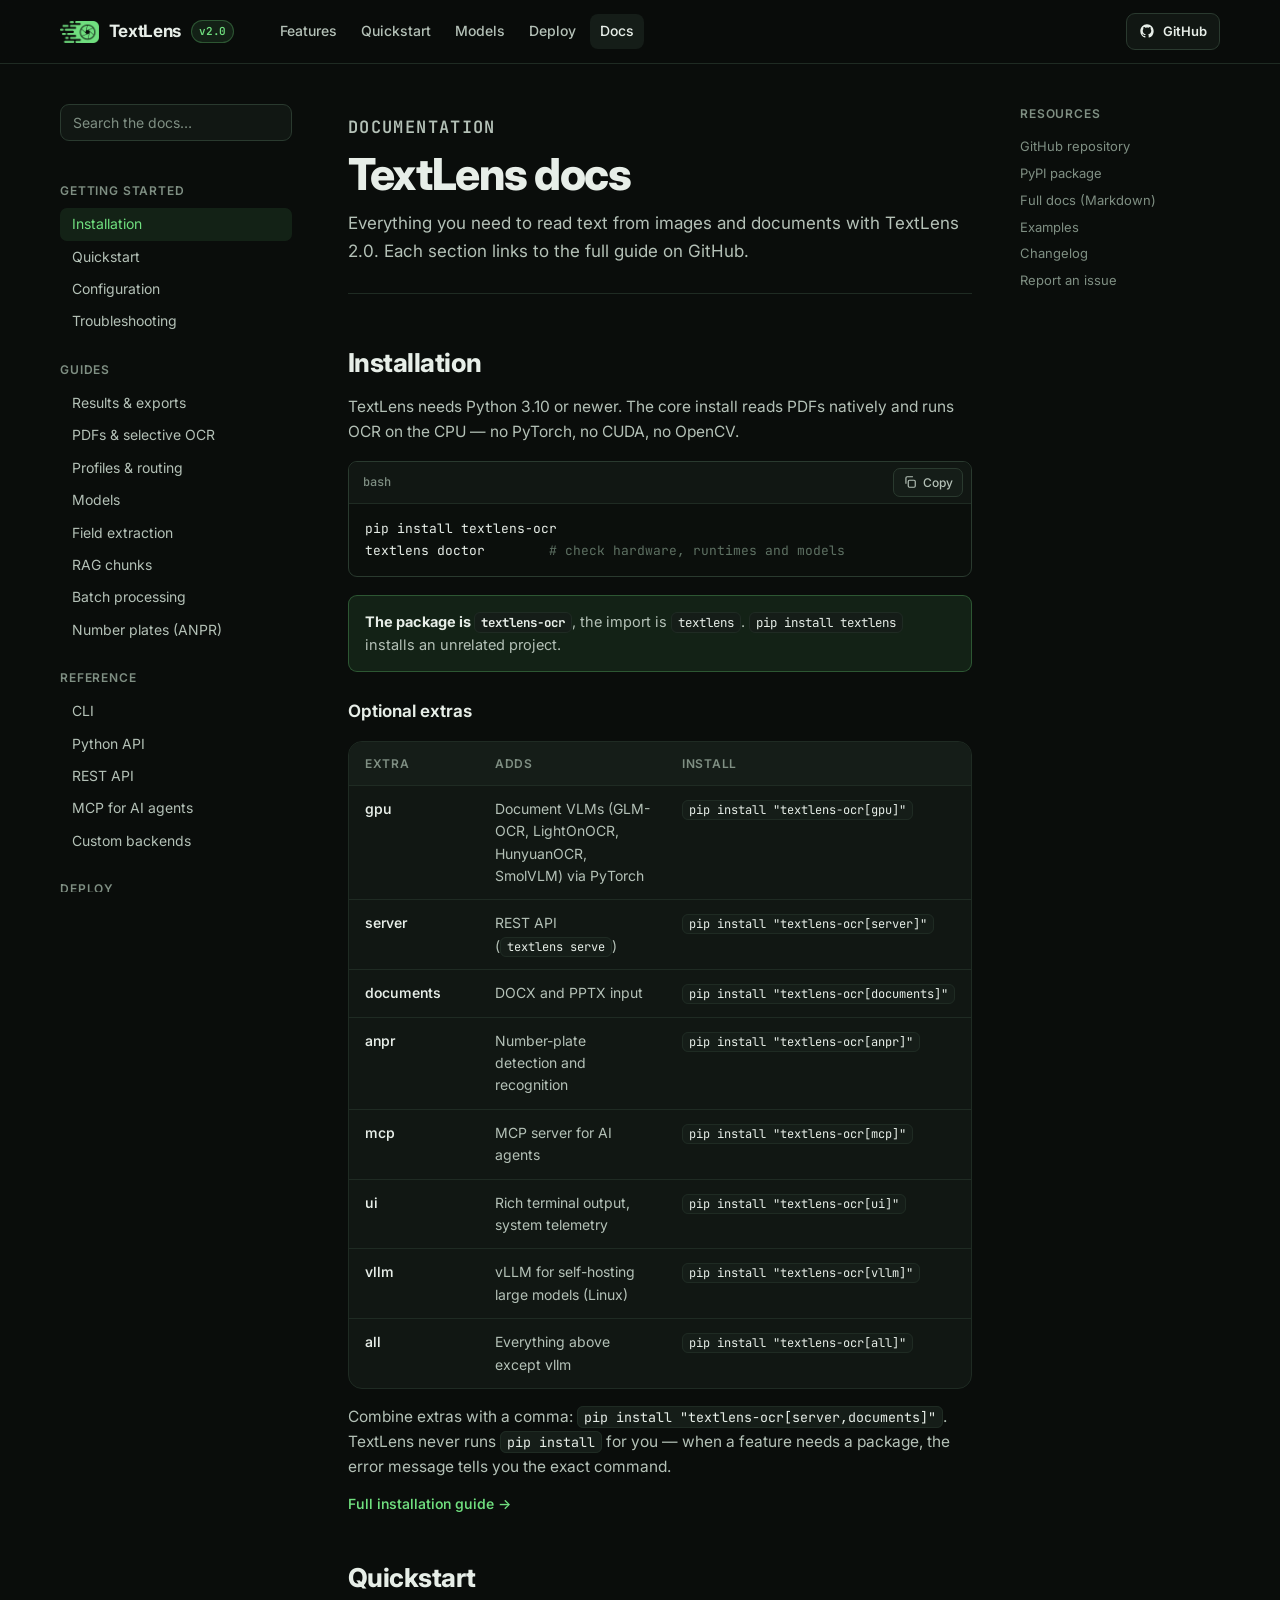
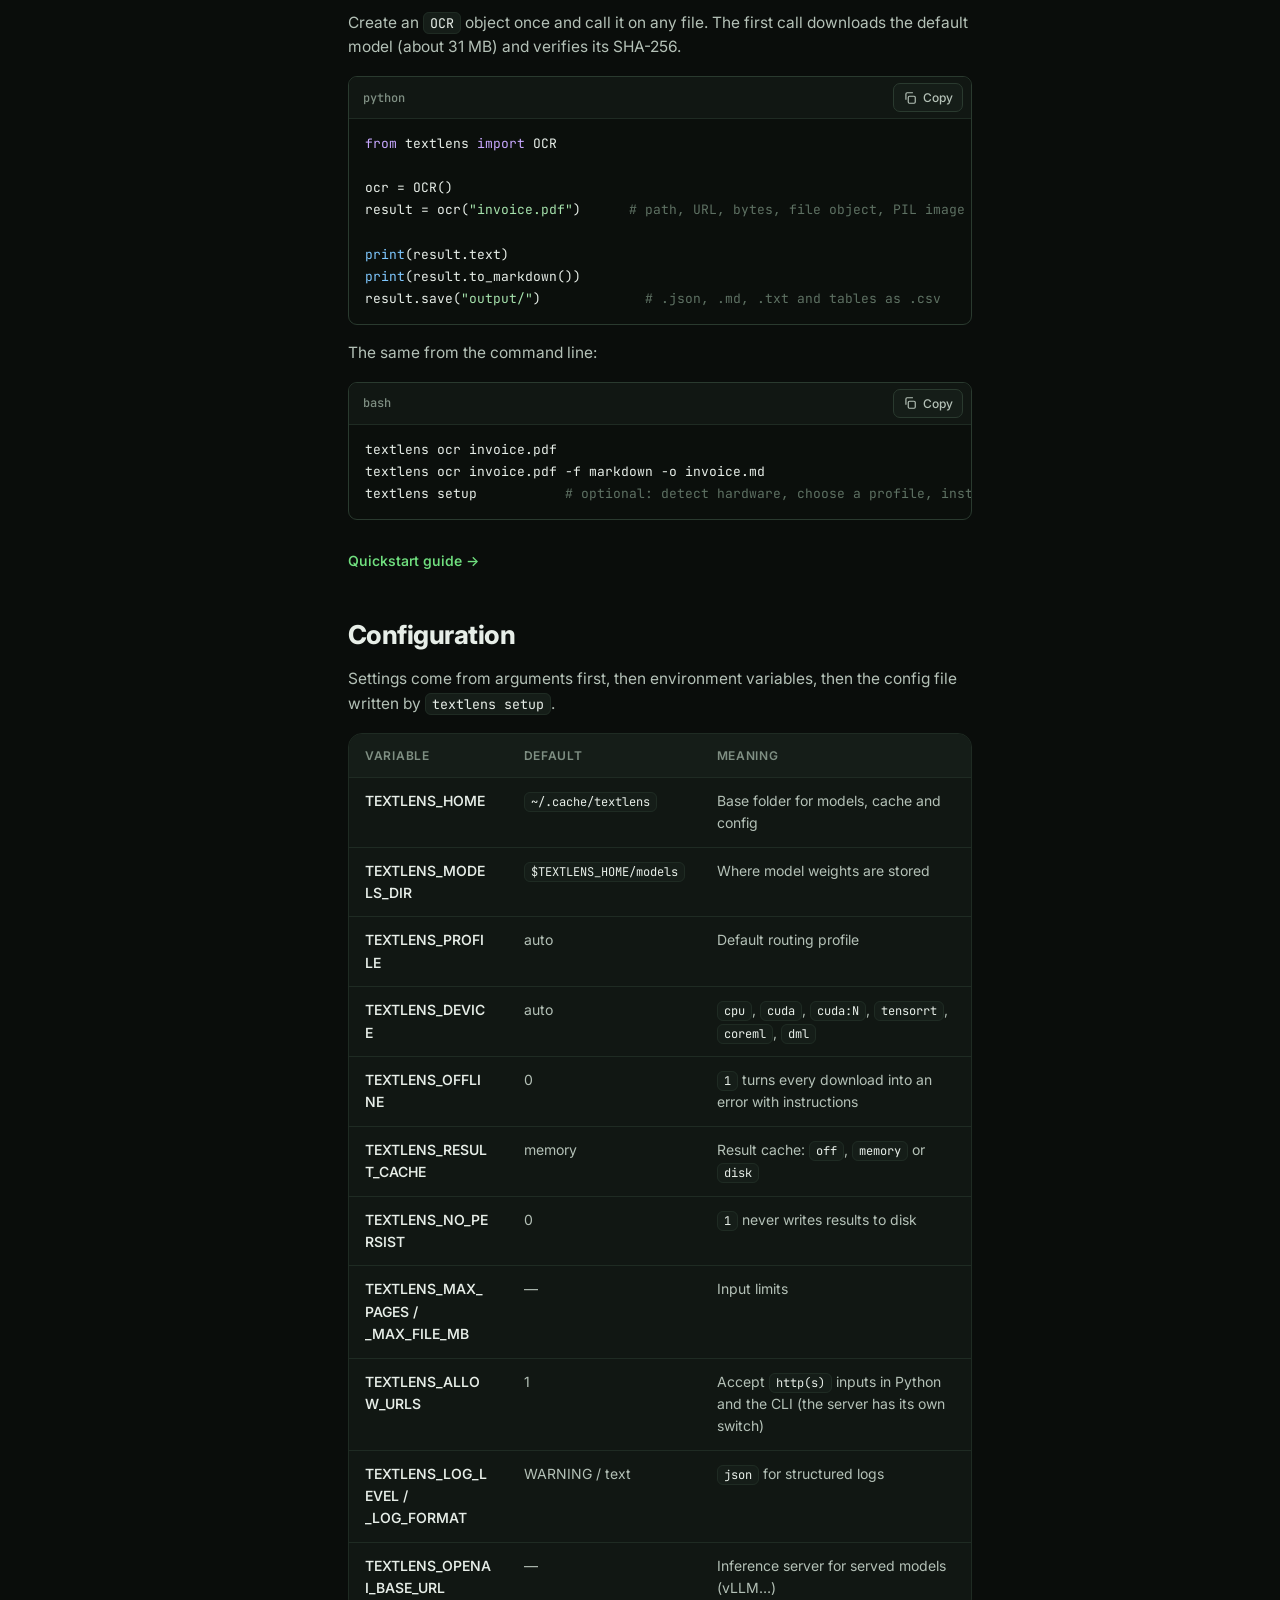
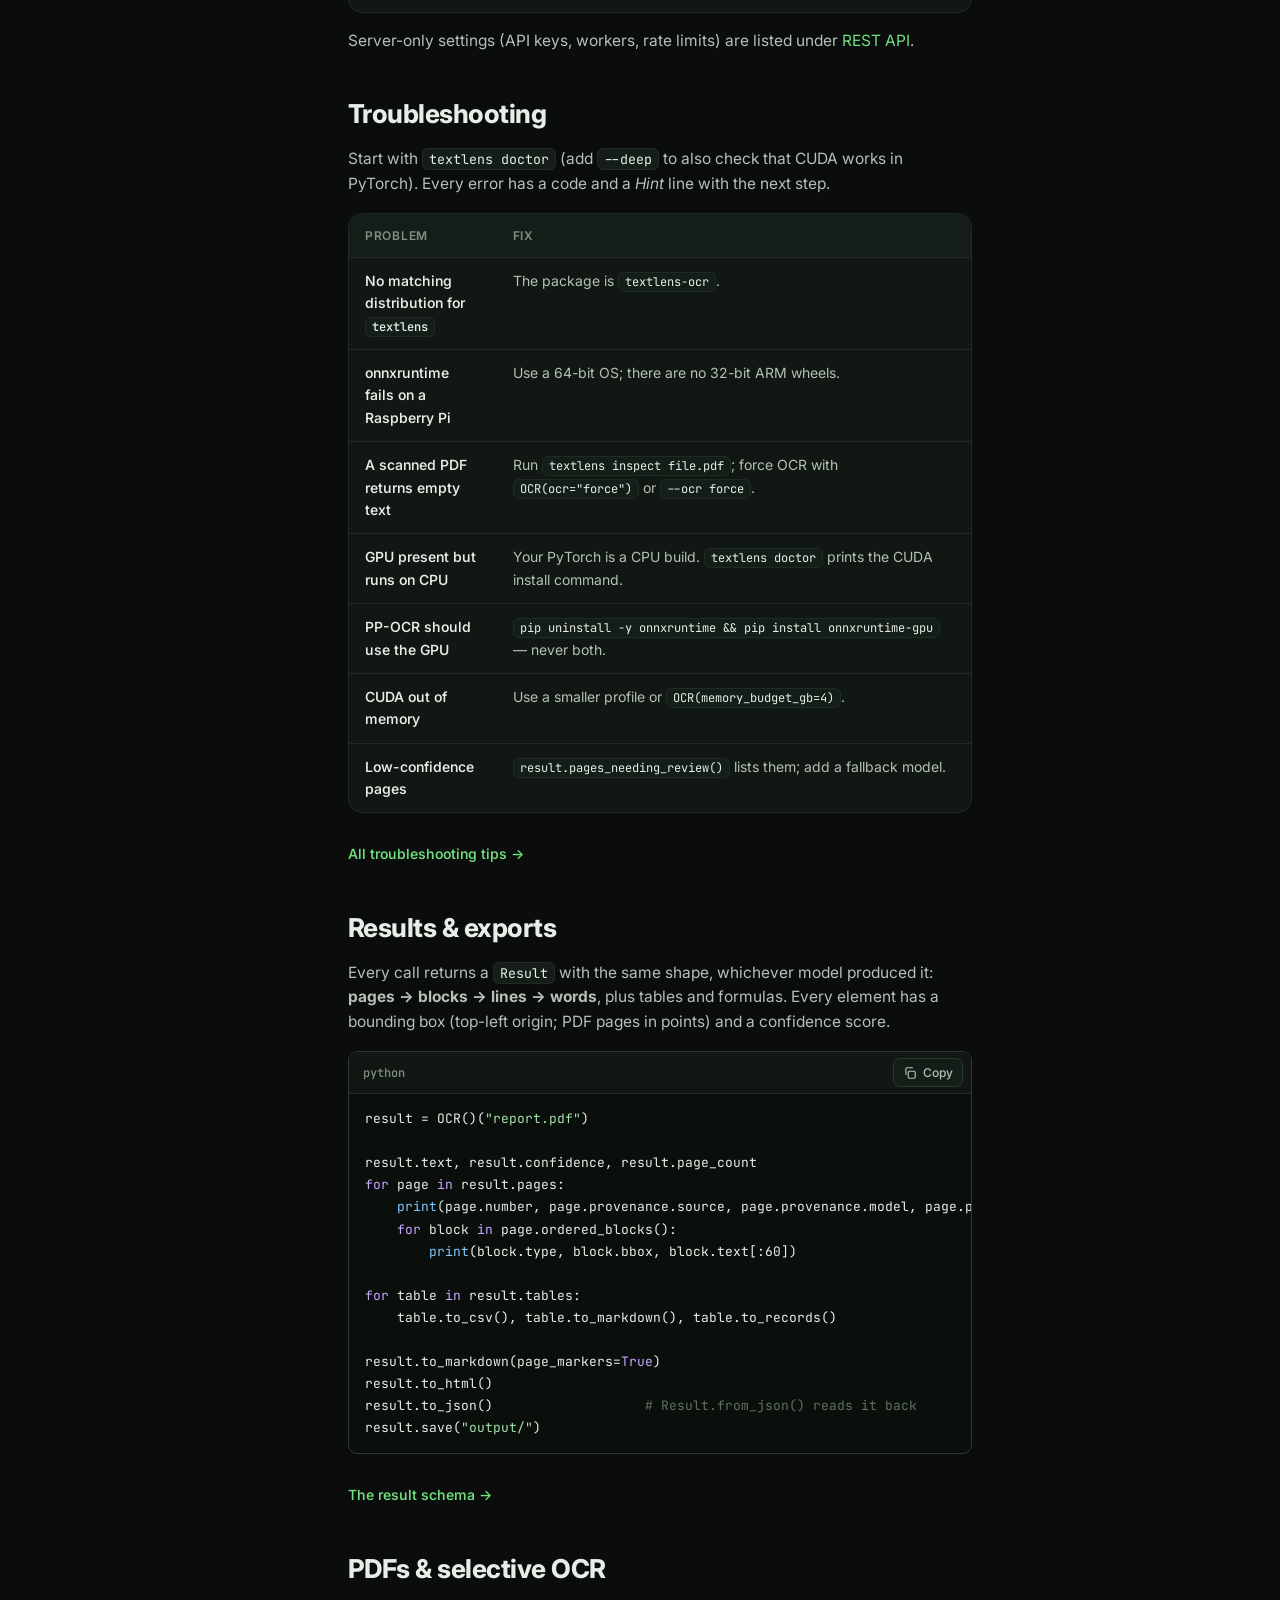
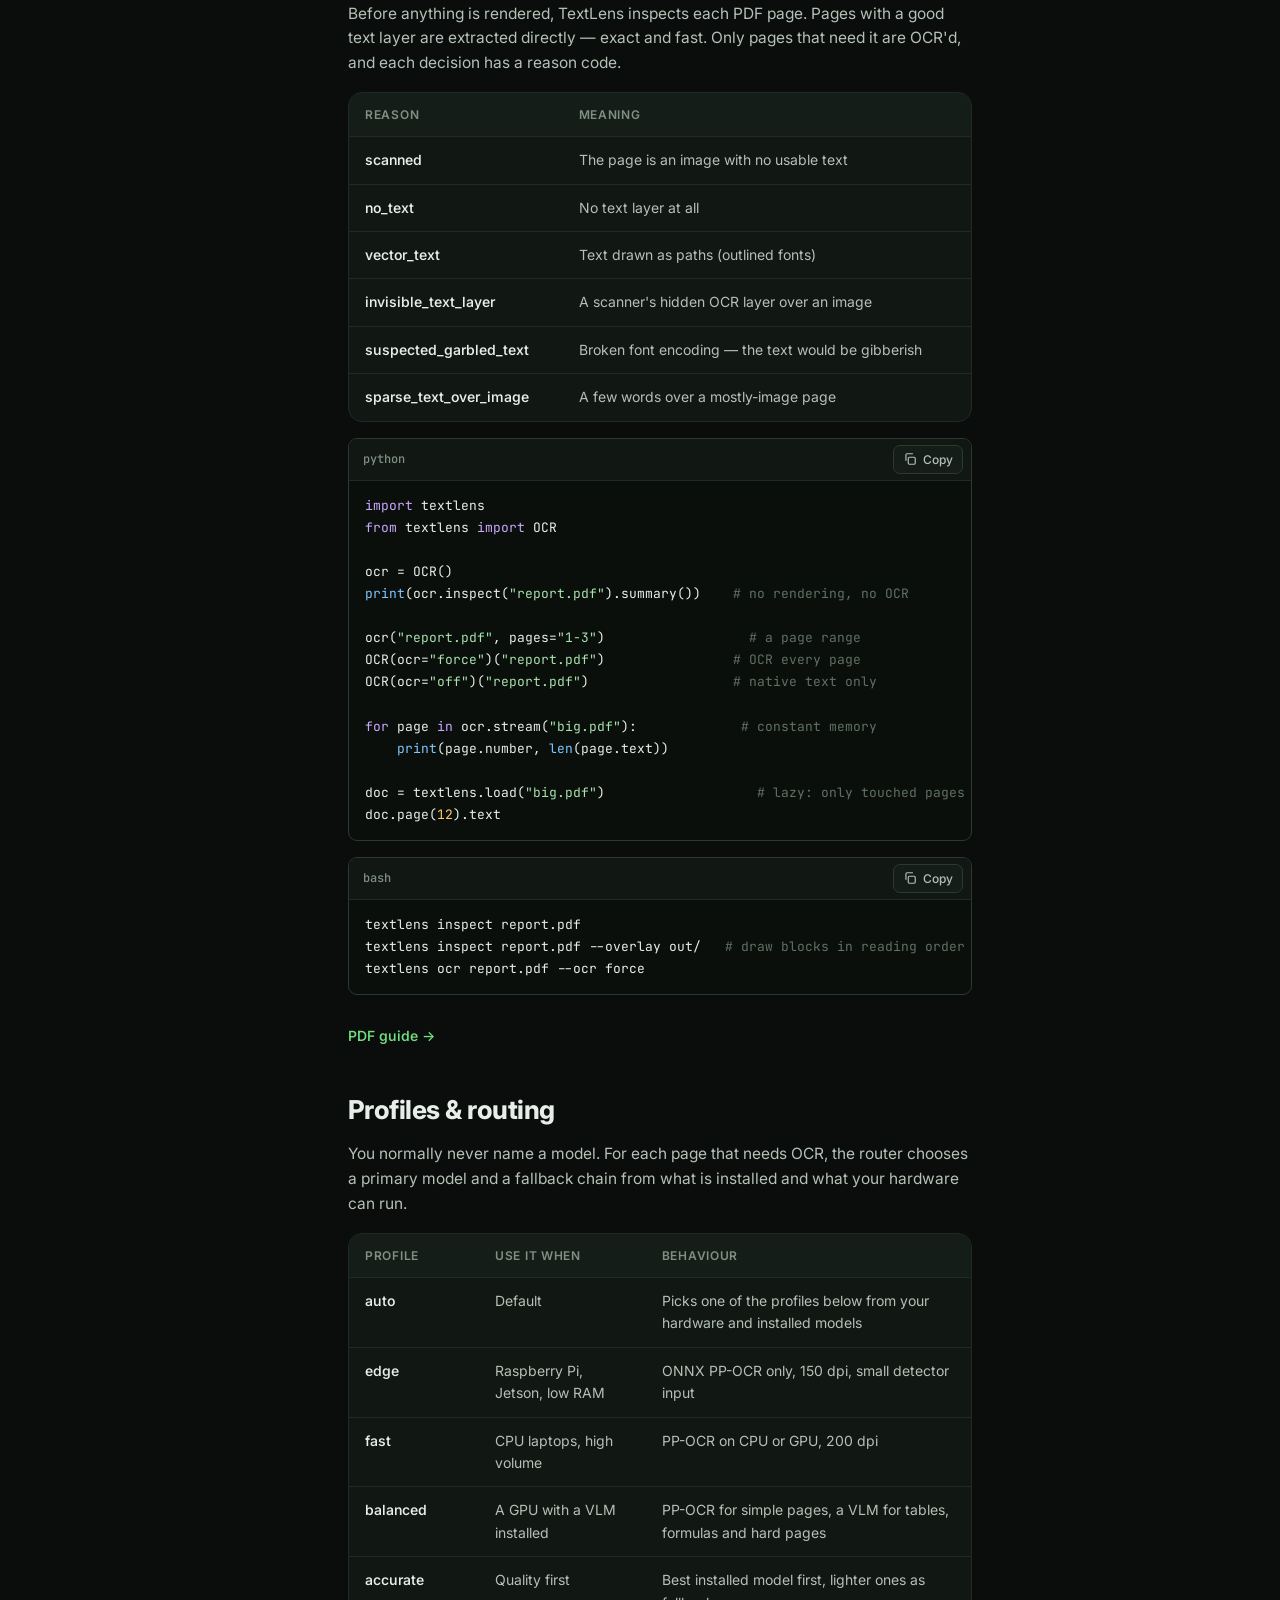
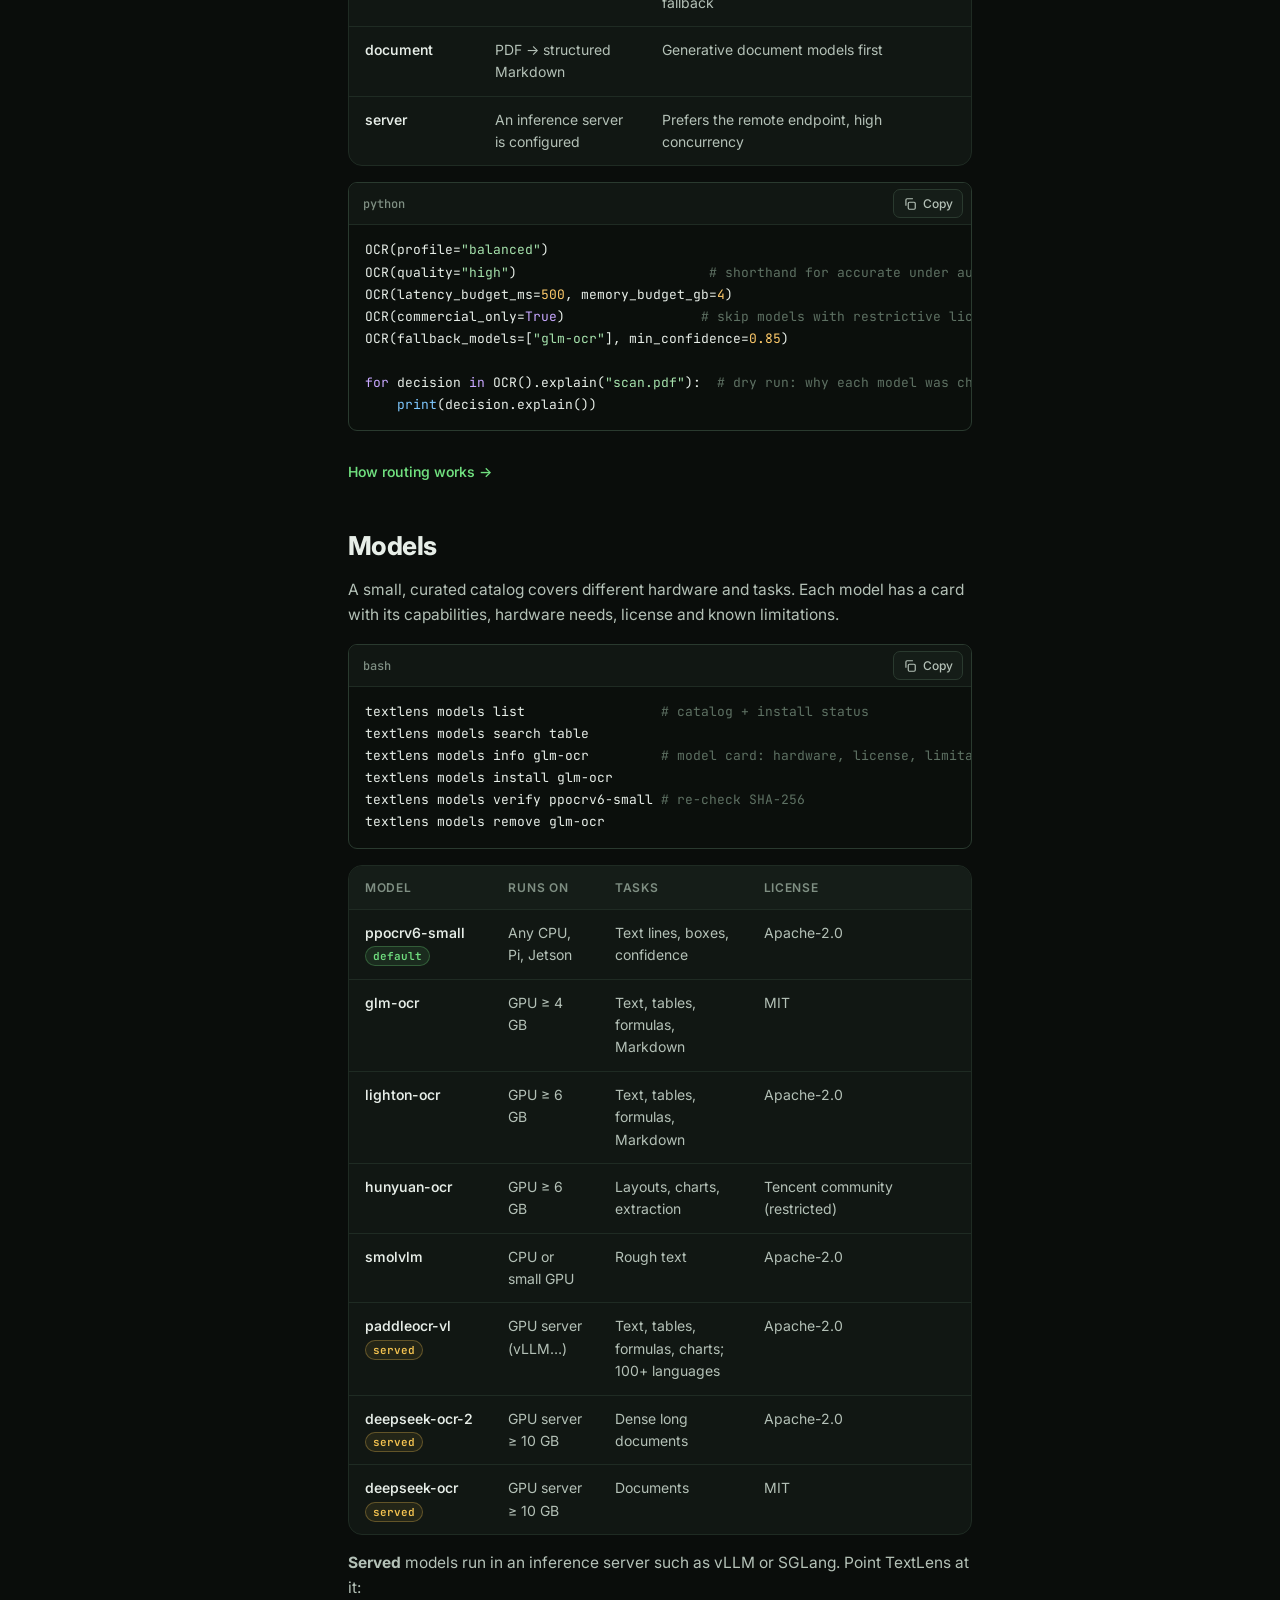
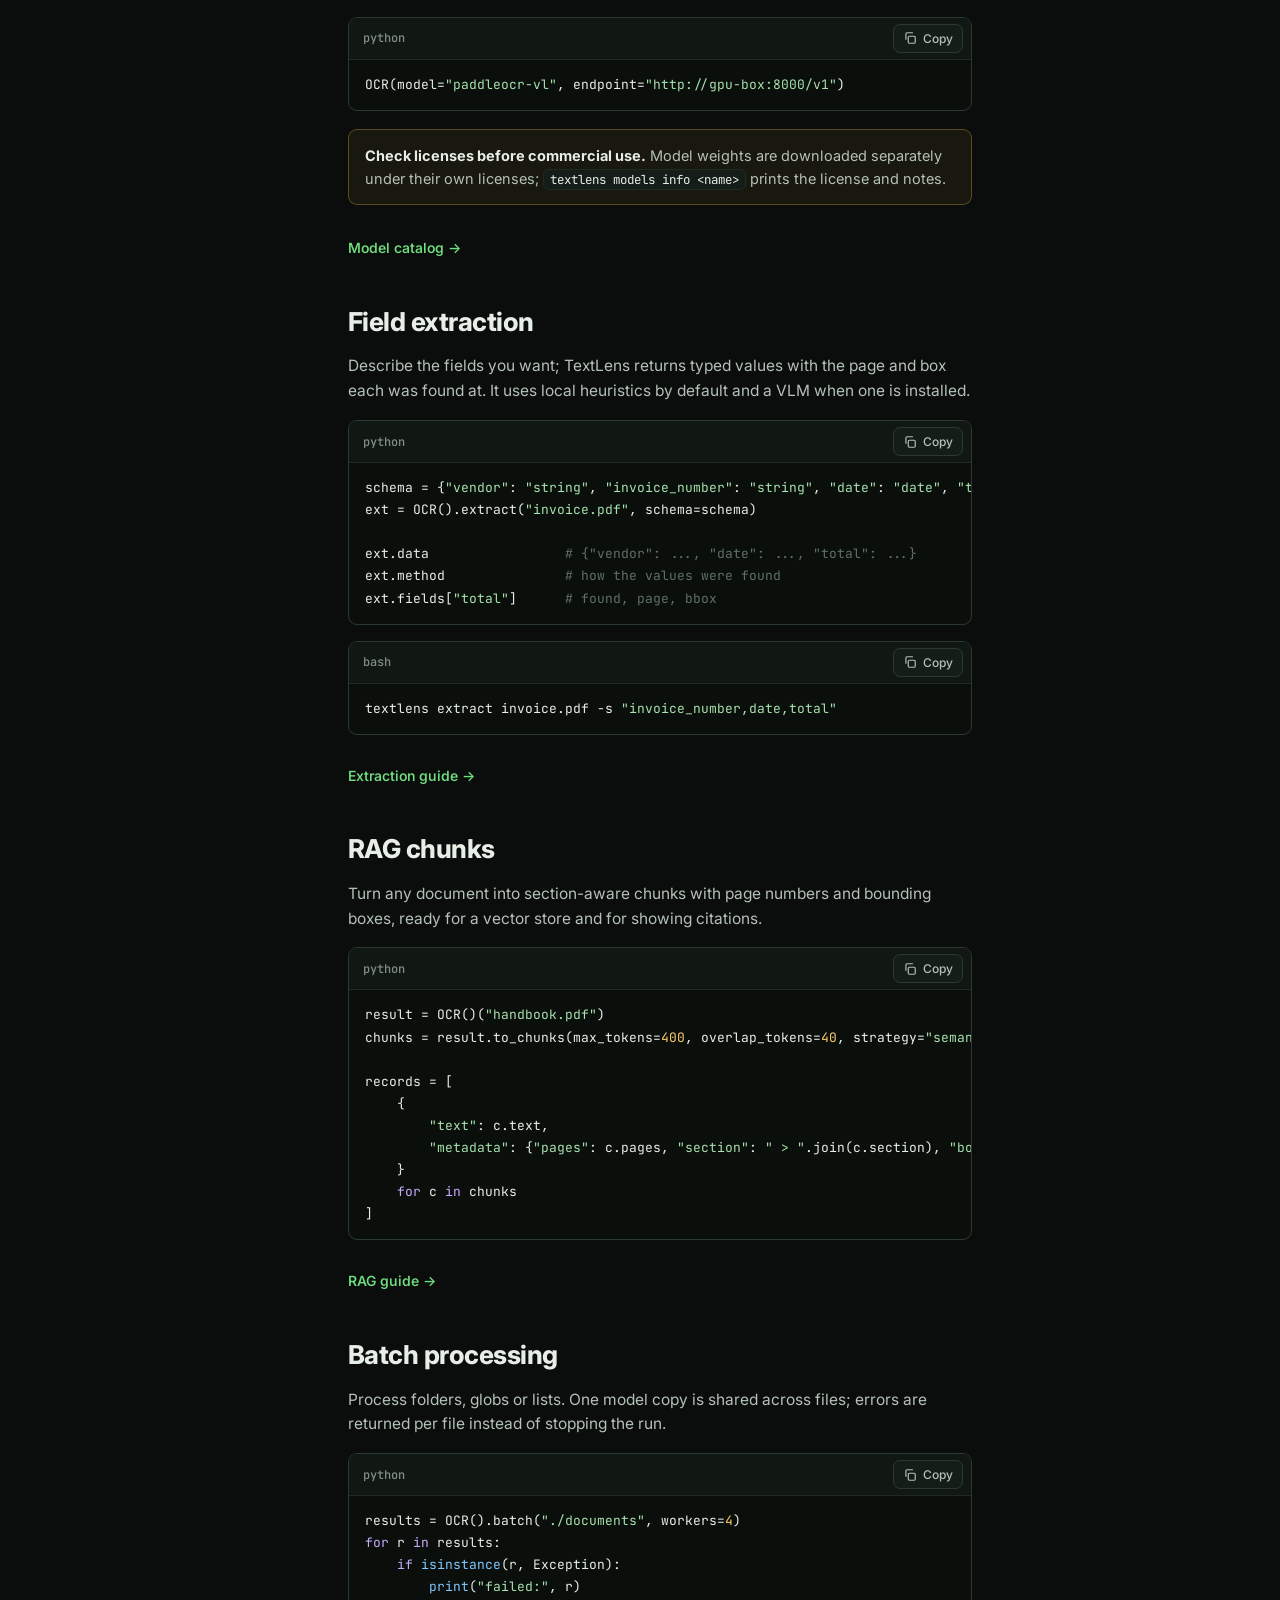
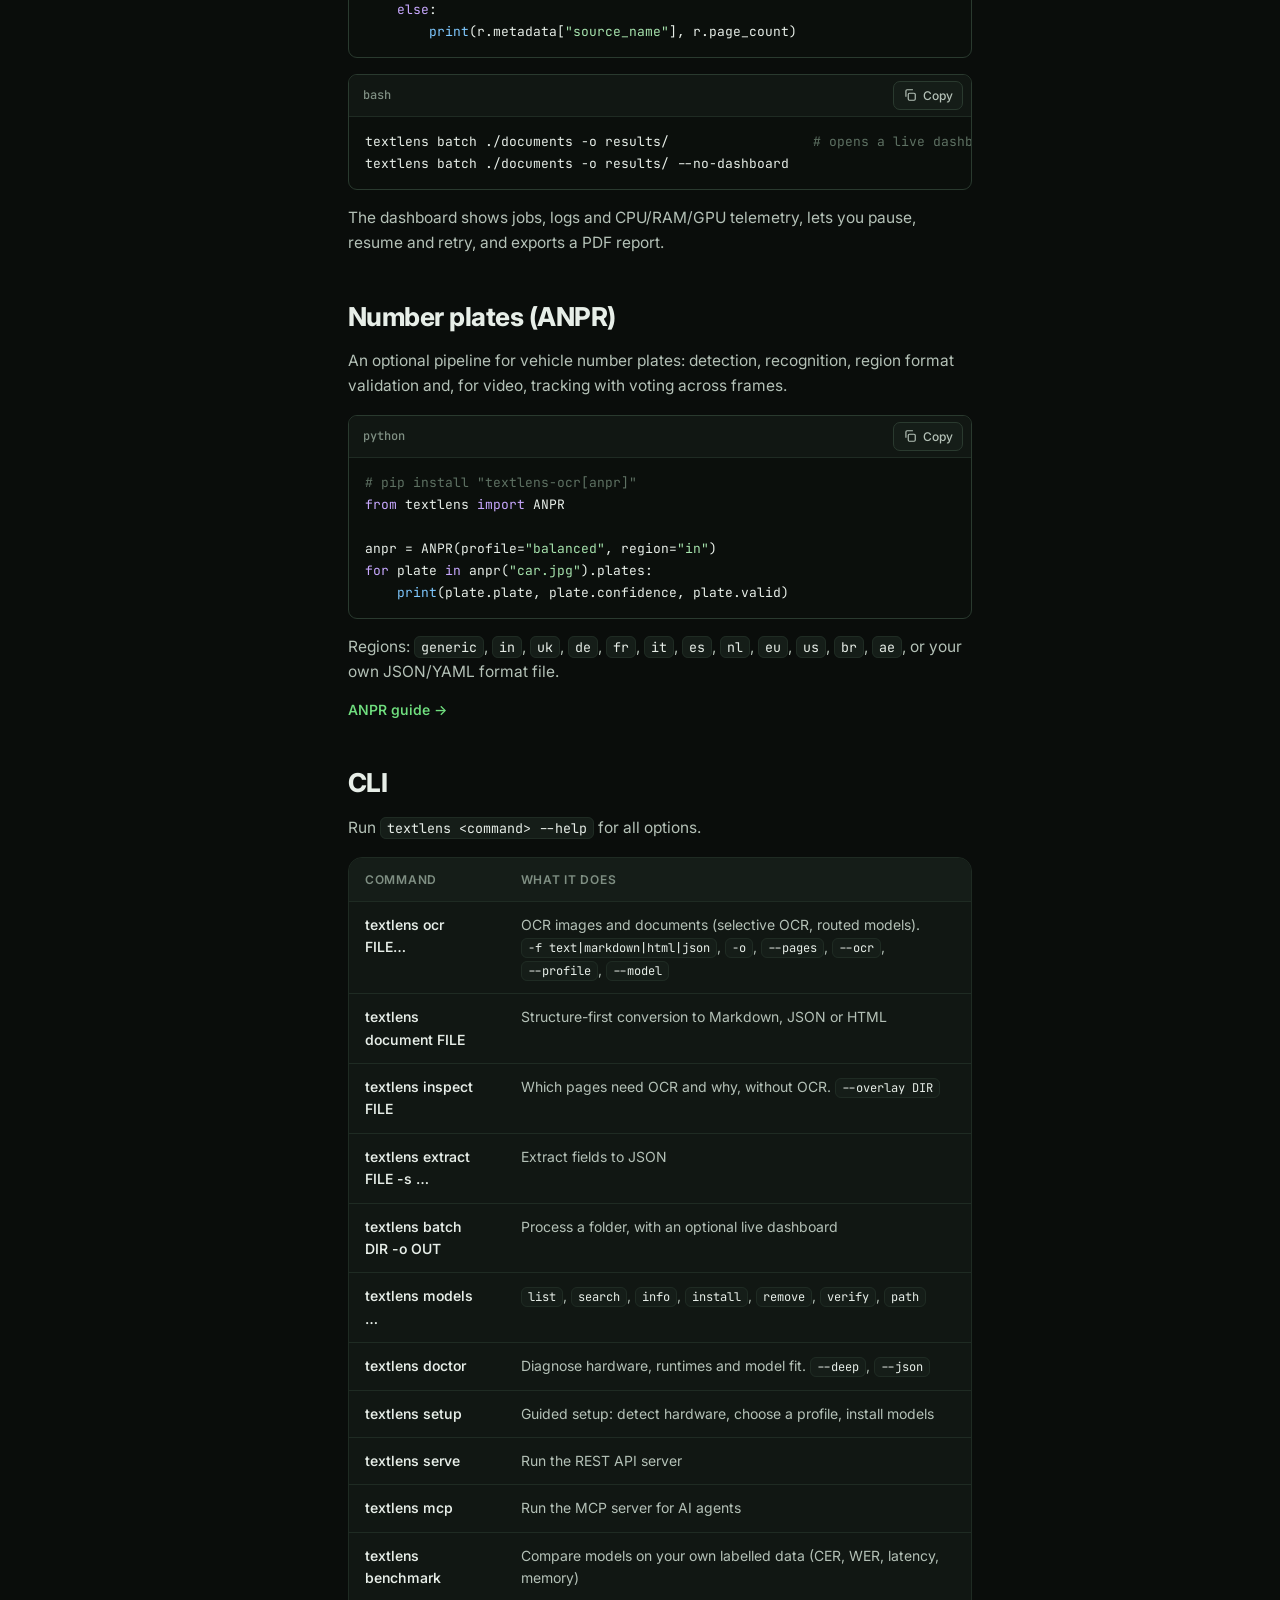
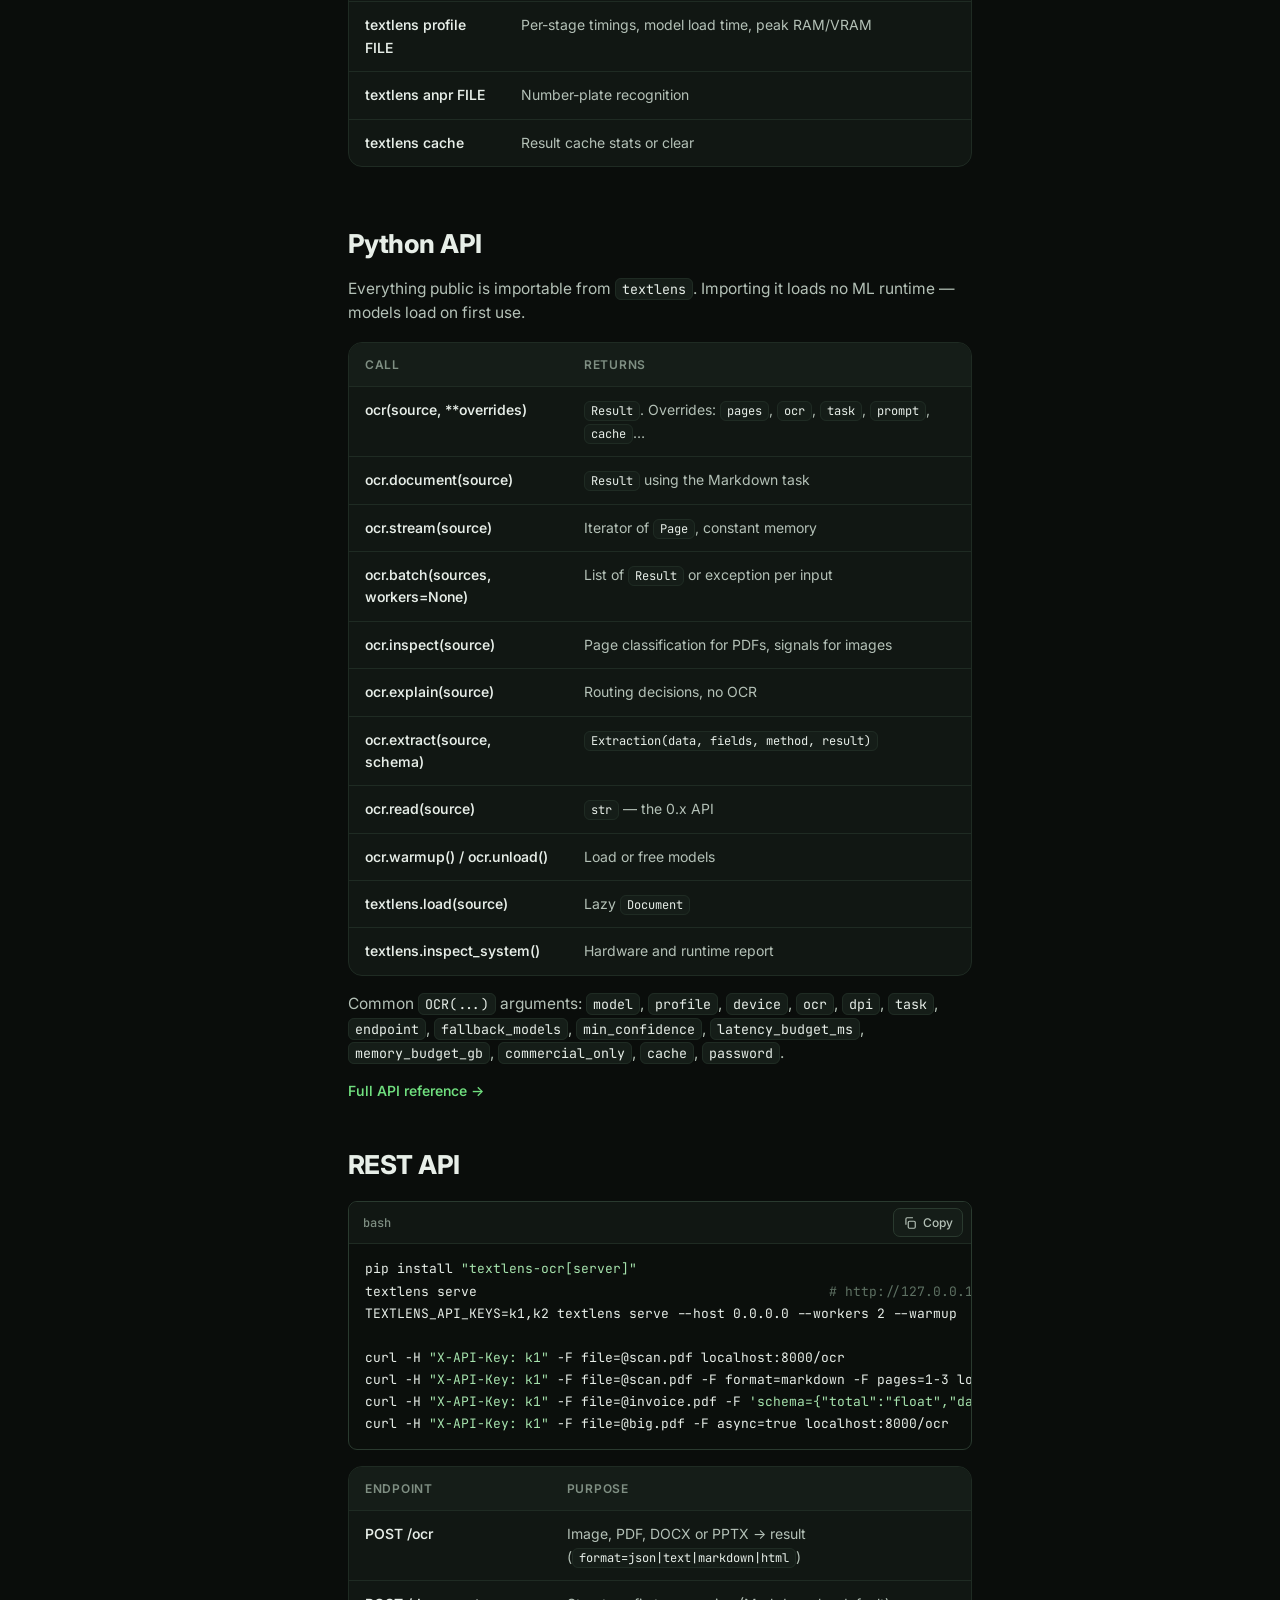
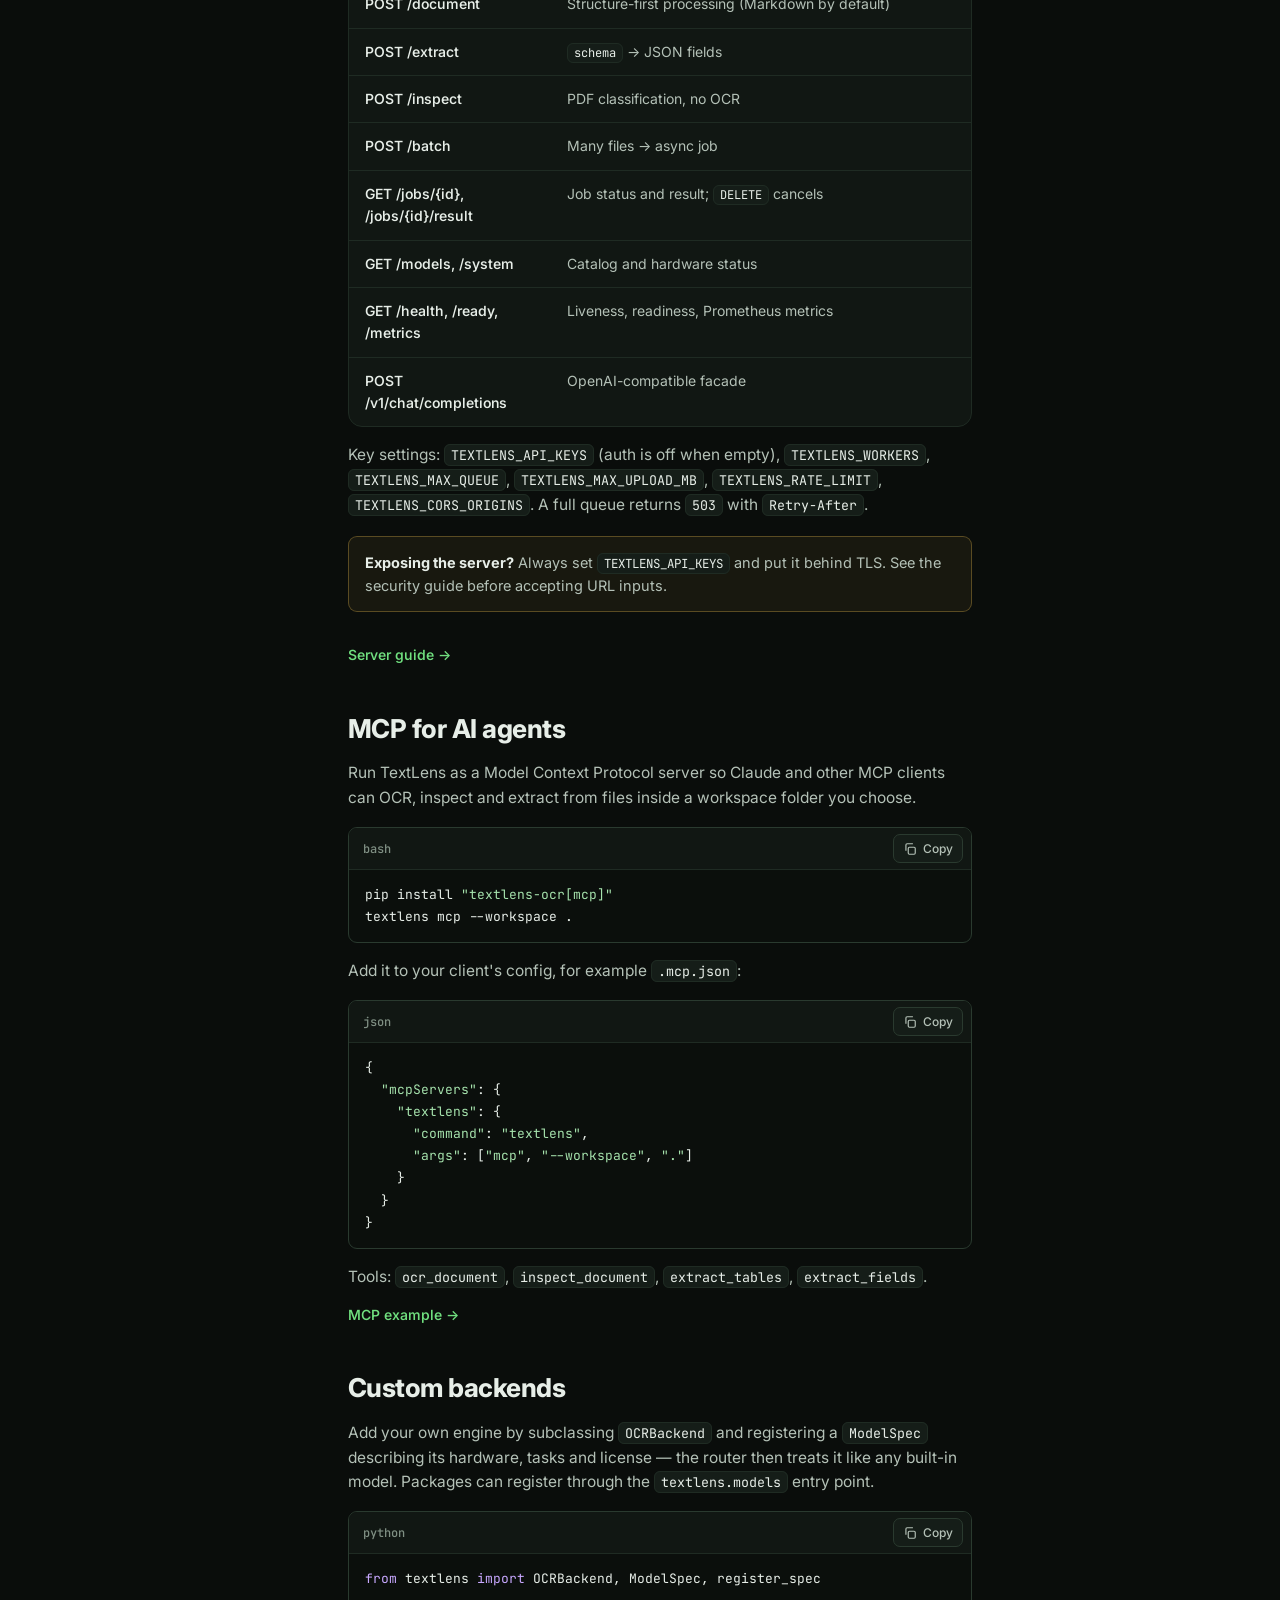
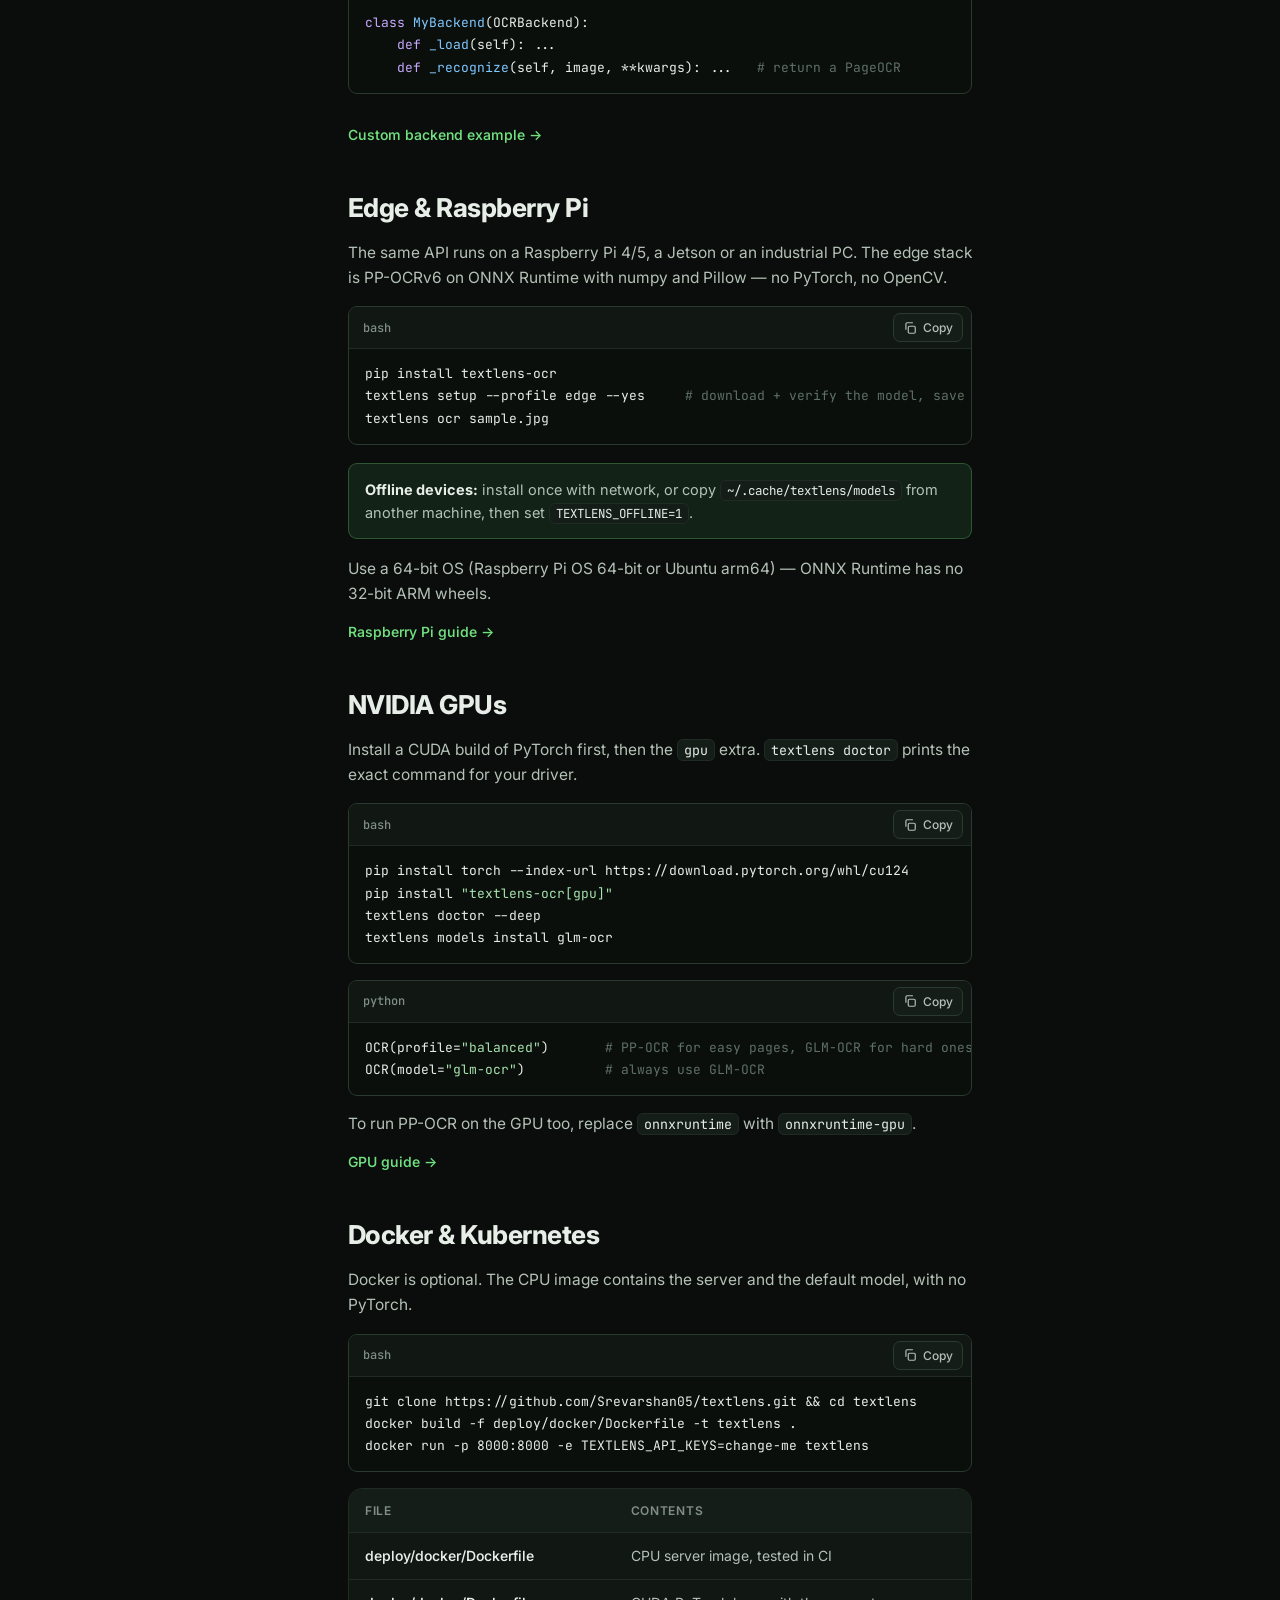
==== commit f8b16c04: "website: sync the 2.0 redesign Co-Authored-By: Claude Opus 5.5 <noreply@anthropic.com>" ====
--- a/website/docs.html
+++ b/website/docs.html
@@ -1,720 +1,544 @@
-<!doctype html>
+<!DOCTYPE html>
 <html lang="en">
 <head>
-  <meta charset="UTF-8"/>
-  <meta name="viewport" content="width=device-width, initial-scale=1.0"/>
-  <meta name="description" content="TextLens Documentation — complete API reference, installation guides, BatchOCR, CLI, REST API, and CUDA setup instructions."/>
+  <meta charset="UTF-8" />
+  <meta name="viewport" content="width=device-width, initial-scale=1" />
   <title>TextLens Documentation</title>
-  <link rel="icon" type="image/png" href="assets/favicon.png?v=3"/>
-  <link rel="preconnect" href="https://fonts.googleapis.com"/>
-  <link rel="preconnect" href="https://fonts.gstatic.com" crossorigin/>
-  <link href="https://fonts.googleapis.com/css2?family=DM+Mono:wght@400;500&family=Manrope:wght@400;500;600;700;800&display=swap" rel="stylesheet"/>
-  <link rel="stylesheet" href="styles.css"/>
-  <style>
-    *, *::before, *::after { box-sizing: border-box; }
-    html, body {
-      background: #0d0f10;
-      color: #e8ece9;
-      font-family: 'Manrope', sans-serif;
-      margin: 0;
-      padding: 0;
-      overflow-x: hidden;
-    }
-
-    /* ── Doc header ───────────────────────────── */
-    .dochead {
-      display: flex;
-      align-items: center;
-      gap: 14px;
-      padding: 0 max(24px, calc((100vw - 1340px) / 2));
-      height: 64px;
-      border-bottom: 1px solid #252d26;
-      background: #0d0f10;
-      position: sticky;
-      top: 0;
-      z-index: 200;
-    }
-    .dochead-brand { display: flex; align-items: center; gap: 9px; text-decoration: none; color: #fff; flex-shrink: 0; }
-    .dochead-logo { width: 30px; height: 30px; object-fit: contain; border-radius: 6px; }
-    .dochead-name { font-size: 17px; font-weight: 800; letter-spacing: -0.5px; }
-    .dochead-sub { color: #9da59f; font-size: 13px; font-weight: 600; display: flex; align-items: center; gap: 8px; flex-shrink: 0; }
-    .dochead-sep { flex: 1; }
-    .dochead-github {
-      display: flex; align-items: center; gap: 6px; color: #9da59f;
-      text-decoration: none; border: 1px solid #2d3a2e;
-      border-radius: 999px; padding: 7px 13px; font-size: 12px; font-weight: 700;
-      transition: border-color .2s, color .2s; white-space: nowrap; flex-shrink: 0;
-    }
-    .dochead-github:hover { border-color: #70df7f; color: #70df7f; }
-    .dochead-github svg { width: 15px; height: 15px; fill: currentColor; }
-    .dochead-back { color: #9da59f; text-decoration: none; font-size: 13px; font-weight: 600; white-space: nowrap; flex-shrink: 0; }
-    .dochead-back:hover { color: #fff; }
-
-    /* Mobile Menu Button */
-    .doc-menu-btn {
-      display: none;
-      background: transparent;
-      border: none;
-      color: #fff;
-      cursor: pointer;
-      padding: 6px;
-      flex-direction: column;
-      gap: 5px;
-      margin-left: auto;
-      z-index: 210;
-    }
-    .doc-menu-btn span {
-      width: 22px;
-      height: 2px;
-      background: #70df7f;
-      border-radius: 2px;
-      transition: transform .25s, opacity .25s;
-    }
-
-    /* Mobile Drawer */
-    .doc-drawer {
-      display: none;
-      position: fixed;
-      top: 64px;
-      left: 0;
-      width: 100%;
-      height: calc(100vh - 64px);
-      background: #0a0d0a;
-      z-index: 190;
-      padding: 24px 20px 40px;
-      overflow-y: auto;
-      border-top: 1px solid #252d26;
-      flex-direction: column;
-      gap: 8px;
-    }
-    .doc-drawer.is-open { display: flex; }
-    .doc-drawer-group { font-size: 10px; font-weight: 800; color: #70df7f; letter-spacing: 1.5px; margin: 16px 0 4px; text-transform: uppercase; }
-    .doc-drawer-group:first-child { margin-top: 0; }
-    .doc-drawer a {
-      color: #c8d4ca;
-      text-decoration: none;
-      font-size: 14px;
-      padding: 9px 12px;
-      border-radius: 8px;
-      background: #111712;
-      border: 1px solid #1e2a1f;
-      display: block;
-      transition: background .2s, color .2s;
-    }
-    .doc-drawer a:hover, .doc-drawer a:active { color: #70df7f; background: #162217; }
-    .doc-drawer-actions { display: flex; flex-direction: column; gap: 10px; margin-top: 20px; padding-top: 16px; border-top: 1px solid #252d26; }
-    .doc-drawer-actions a { text-align: center; font-weight: 700; }
-
-    /* ── Mobile Quick Jump Bar ─────────────────── */
-    .mobile-quick-jump {
-      display: none;
-      background: #121813;
-      border: 1px solid #253326;
-      border-radius: 12px;
-      padding: 12px 16px;
-      margin-bottom: 28px;
-    }
-    .mobile-quick-jump summary {
-      font-size: 13px; font-weight: 700; color: #70df7f; cursor: pointer;
-      display: flex; align-items: center; justify-content: space-between;
-      outline: none; list-style: none;
-    }
-    .mobile-quick-jump summary::-webkit-details-marker { display: none; }
-    .mobile-quick-jump-links {
-      display: grid; grid-template-columns: 1fr 1fr; gap: 8px; padding-top: 12px;
-    }
-    .mobile-quick-jump-links a {
-      color: #b0bcb2; font-size: 12px; text-decoration: none; padding: 6px 8px;
-      background: #182219; border-radius: 6px; text-align: center;
-    }
-
-    /* ── Layout ───────────────────────────────── */
-    .docgrid {
-      display: grid;
-      grid-template-columns: 220px minmax(0,760px) 180px;
-      gap: 55px;
-      max-width: 1340px; margin: 0 auto; padding: 48px 24px;
-    }
-
-    /* ── Sidebars ─────────────────────────────── */
-    .side { position: sticky; top: 84px; height: fit-content; }
-    .side a, .toc a {
-      display: block; color: #9da59f; text-decoration: none;
-      padding: 7px 0; font-size: 13px;
-      transition: color .18s;
-    }
-    .side a:hover, .toc a:hover { color: #a0f1a7; }
-    .side p, .toc p { font-size: 10px; font-weight: 800; color: #fff; letter-spacing: 1px; margin: 18px 0 6px; }
-    .side a:first-of-type { margin-top: 0; }
-
-    /* ── Content ──────────────────────────────── */
-    .content { min-width: 0; }
-    .content section { padding-bottom: 52px; border-bottom: 1px solid #1c2320; margin-bottom: 52px; }
-    .content section:last-child { border-bottom: none; }
-    .content h1 { font-size: clamp(32px, 5vw, 44px); letter-spacing: -1.8px; line-height: 1.1; margin-bottom: 20px; color: #fff; }
-    .content h2 { font-size: clamp(22px, 4vw, 26px); letter-spacing: -0.8px; margin-top: 0; margin-bottom: 16px; color: #fff; }
-    .content h3 { font-size: 17px; font-weight: 700; margin: 28px 0 8px; color: #c8d4ca; }
-    .content p, .content li { color: #adb5af; line-height: 1.85; font-size: 15px; }
-    .content ul, .content ol { padding-left: 20px; }
-    .content li { margin-bottom: 6px; }
-    .content code {
-      font-family: 'DM Mono', monospace; color: #a0f1a7;
-      background: #131b14; padding: 2px 6px; border-radius: 5px; font-size: 13px;
-      word-break: break-word;
-    }
-    .section-kicker {
-      font-size: 10px; font-weight: 800; letter-spacing: 2px; color: #70df7f;
-      text-transform: uppercase; margin-bottom: 10px;
-    }
-
-    /* ── Code blocks ──────────────────────────── */
-    .code-block {
-      background: #111812; border: 1px solid #2a3a2c;
-      border-radius: 12px; padding: 18px 20px;
-      font-family: 'DM Mono', monospace; font-size: 13px; line-height: 1.8;
-      color: #c8d4ca; white-space: pre-wrap; word-break: break-word;
-      overflow-x: auto; margin: 16px 0;
-      -webkit-overflow-scrolling: touch;
-    }
-    .t-kw { color: #c792ea; } .t-str { color: #a0f1a7; } .t-cmt { color: #546f58; }
-    .t-fn { color: #82aaff; } .t-num { color: #f78c6c; } .t-cls { color: #ffcb6b; }
-
-    /* ── Note / warning boxes ─────────────────── */
-    .note {
-      background: #152018; border: 1px solid #2e4f33;
-      padding: 16px 20px; border-radius: 12px; margin: 20px 0;
-    }
-    .note strong { color: #a0f1a7; display: block; margin-bottom: 6px; }
-    .note p { margin: 0; font-size: 14px; }
-    .warn { background: #1e1508; border-color: #5a3f10; }
-    .warn strong { color: #fbd38d; }
-
-    /* ── Table responsiveness ─────────────────── */
-    .table-wrapper {
-      width: 100%;
-      overflow-x: auto;
-      -webkit-overflow-scrolling: touch;
-      margin: 20px 0;
-      border: 1px solid #2a3a2c;
-      border-radius: 12px;
-      background: #111812;
-    }
-    .doc-table { width: 100%; border-collapse: collapse; min-width: 540px; }
-    .doc-table td, .doc-table th {
-      border: 1px solid #2a3a2c; padding: 11px 14px;
-      text-align: left; font-size: 13px; color: #adb5af;
-    }
-    .doc-table th { background: #151d16; color: #e8ece9; font-weight: 700; }
-    .doc-table td:first-child { font-family: 'DM Mono', monospace; color: #a0f1a7; }
-    .doc-table tr:hover td { background: #141b15; }
-
-    /* ── Badges ───────────────────────────────── */
-    .badge {
-      display: inline-block; padding: 2px 8px; border-radius: 999px;
-      font-size: 11px; font-weight: 700; margin-left: 6px;
-    }
-    .badge-default { background: rgba(112,223,127,0.15); color: #70df7f; border: 1px solid rgba(112,223,127,0.3); }
-    .badge-cuda { background: rgba(99,179,237,0.15); color: #63b3ed; border: 1px solid rgba(99,179,237,0.3); }
-
-    /* ── TOC ──────────────────────────────────── */
-    .toc { position: sticky; top: 84px; height: fit-content; }
-
-    /* ── Doc Footer ───────────────────────────── */
-    .doc-footer {
-      border-top: 1px solid #1c2320;
-      padding: 32px 0 24px;
-      margin-top: 40px;
-      display: flex;
-      justify-content: space-between;
-      align-items: center;
-      color: #7a8a7d;
-      font-size: 12px;
-    }
-    .doc-footer a { color: #70df7f; text-decoration: none; }
-
-    /* ── Media Queries ────────────────────────── */
-    @media (max-width: 960px) {
-      .docgrid { display: block; padding: 24px 16px; }
-      .side, .toc { display: none; }
-      .mobile-quick-jump { display: block; }
-      .dochead-back, .dochead-github, .dochead-sub { display: none; }
-      .doc-menu-btn { display: flex; }
-      .dochead { padding: 0 16px; }
-      .code-block { font-size: 12px; padding: 14px 16px; }
-      .doc-footer { flex-direction: column; gap: 12px; text-align: center; }
-    }
-  </style>
+  <meta name="description" content="How to install and use TextLens 2.0: Python API, CLI, PDFs and selective OCR, profiles and models, extraction, RAG, REST server, MCP, edge devices, GPUs and Docker." />
+  <meta name="theme-color" content="#0a0d0b" />
+  <link rel="canonical" href="https://textlens-website.vercel.app/docs.html" />
+  <meta property="og:title" content="TextLens Documentation" />
+  <meta property="og:description" content="Install TextLens, then read images and PDFs with one line of Python." />
+  <link rel="icon" type="image/png" href="assets/favicon-mark.png" />
+  <link rel="preconnect" href="https://fonts.googleapis.com" />
+  <link rel="preconnect" href="https://fonts.gstatic.com" crossorigin />
+  <link href="https://fonts.googleapis.com/css2?family=Inter:wght@400;500;600;700;800&family=JetBrains+Mono:wght@400;500;600&display=swap" rel="stylesheet" />
+  <link rel="stylesheet" href="styles.css" />
 </head>
 <body>
 
-<!-- ── Header ──────────────────────────────────── -->
-<header class="dochead">
-  <a class="dochead-brand" href="index.html">
-    <img class="dochead-logo" src="assets/logo.png?v=3" alt="TextLens logo"/>
-    <span class="dochead-name">TextLens</span>
-  </a>
-  <div class="dochead-sub">
-    <span style="color:#2d3a2e;font-size:18px">/</span>
-    <span>Documentation</span>
+<header class="site-header">
+  <div class="container header-inner">
+    <a class="brand" href="./" aria-label="TextLens home">
+      <img src="assets/mark.png" alt="" width="39" height="22" />
+      TextLens
+      <span class="version-pill" data-pypi-version>v2.0</span>
+    </a>
+    <nav class="nav" id="nav" aria-label="Main">
+      <a href="./#features">Features</a>
+      <a href="./#quickstart">Quickstart</a>
+      <a href="./#models">Models</a>
+      <a href="./#deploy">Deploy</a>
+      <a href="docs.html" class="active">Docs</a>
+    </nav>
+    <div class="header-actions">
+      <a class="gh-button" href="https://github.com/Srevarshan05/textlens" target="_blank" rel="noopener">
+        <svg viewBox="0 0 24 24" fill="currentColor" aria-hidden="true"><path d="M12 2C6.48 2 2 6.58 2 12.23c0 4.52 2.87 8.35 6.84 9.7.5.1.68-.22.68-.49l-.01-1.89c-2.78.62-3.37-1.2-3.37-1.2-.45-1.18-1.11-1.49-1.11-1.49-.91-.64.07-.63.07-.63 1.01.07 1.54 1.06 1.54 1.06.9 1.57 2.35 1.12 2.92.85.09-.67.35-1.12.64-1.38-2.22-.26-4.56-1.14-4.56-5.07 0-1.12.39-2.03 1.03-2.75-.1-.26-.45-1.31.1-2.73 0 0 .84-.27 2.75 1.05A9.28 9.28 0 0 1 12 6.9c.85 0 1.71.12 2.51.34 1.91-1.32 2.75-1.05 2.75-1.05.55 1.42.2 2.47.1 2.73.64.72 1.03 1.63 1.03 2.75 0 3.94-2.34 4.8-4.57 5.06.36.32.68.93.68 1.88l-.01 2.78c0 .27.18.59.69.49A10.25 10.25 0 0 0 22 12.23C22 6.58 17.52 2 12 2Z"/></svg>
+        GitHub <span class="gh-stars" data-gh-stars></span>
+      </a>
+      <button class="menu-toggle" aria-label="Open menu" aria-expanded="false" aria-controls="nav">
+        <svg viewBox="0 0 24 24" fill="none" stroke="currentColor" stroke-width="2" stroke-linecap="round"><path d="M4 7h16M4 12h16M4 17h16"/></svg>
+      </button>
+    </div>
   </div>
-  <div class="dochead-sep"></div>
-  <a class="dochead-back" href="index.html">&larr; Back to home</a>
-  <a class="dochead-github" href="https://github.com/Srevarshan05/textlens" target="_blank" rel="noreferrer">
-    <svg viewBox="0 0 24 24" aria-hidden="true"><path d="M12 2C6.48 2 2 6.58 2 12.23c0 4.52 2.87 8.35 6.84 9.7.5.1.68-.22.68-.49 0-.24-.01-1.04-.01-1.89-2.78.62-3.37-1.2-3.37-1.2-.45-1.18-1.11-1.49-1.11-1.49-.91-.64.07-.63.07-.63 1.01.07 1.54 1.06 1.54 1.06.9 1.57 2.35 1.12 2.92.85.09-.67.35-1.12.64-1.38-2.22-.26-4.56-1.14-4.56-5.07 0-1.12.39-2.03 1.03-2.75-.1-.26-.45-1.31.1-2.73 0 0 .84-.27 2.75 1.05A9.28 9.28 0 0 1 12 6.9c.85 0 1.71.12 2.51.34 1.91-1.32 2.75-1.05 2.75-1.05.55 1.42.2 2.47.1 2.73.64.72 1.03 1.63 1.03 2.75 0 3.94-2.34 4.8-4.57 5.06.36.32.68.93.68 1.88 0 1.36-.01 2.45-.01 2.78 0 .27.18.59.69.49A10.25 10.25 0 0 0 22 12.23C22 6.58 17.52 2 12 2Z"/></svg>
-    Star on GitHub
-  </a>
-  <button class="doc-menu-btn" aria-label="Toggle navigation menu" id="docMenuBtn">
-    <span></span><span></span><span></span>
-  </button>
 </header>
 
-<!-- Mobile Navigation Drawer -->
-<nav class="doc-drawer" id="docDrawer">
-  <div class="doc-drawer-group">GET STARTED</div>
-  <a href="#what">What is TextLens?</a>
-  <a href="#problem">The problem solved</a>
-  <a href="#install">Installation</a>
-  <a href="#cuda">CUDA setup</a>
-
-  <div class="doc-drawer-group">WORKFLOWS</div>
-  <a href="#ocr">Basic OCR</a>
-  <a href="#pdf">PDF processing</a>
-  <a href="#batch">BatchOCR</a>
-  <a href="#doctor">Doctor</a>
-  <a href="#discover">Model discovery</a>
-  <a href="#server">REST API</a>
-
-  <div class="doc-drawer-group">REFERENCE</div>
-  <a href="#cli">CLI reference</a>
-  <a href="#models">Supported models</a>
-  <a href="#faq">FAQ</a>
-
-  <div class="doc-drawer-actions">
-    <a href="index.html" style="background:#70df7f;color:#0a0d0a">&larr; Back to Home</a>
-    <a href="https://github.com/Srevarshan05/textlens" target="_blank" rel="noreferrer">Star on GitHub</a>
+<div class="container docs-layout">
+
+  <aside class="sidebar" aria-label="Documentation">
+    <input class="search" type="search" placeholder="Search the docs…" aria-label="Search the docs" />
+    <h6>Getting started</h6>
+    <a href="#install">Installation</a>
+    <a href="#quickstart">Quickstart</a>
+    <a href="#config">Configuration</a>
+    <a href="#troubleshooting">Troubleshooting</a>
+    <h6>Guides</h6>
+    <a href="#results">Results &amp; exports</a>
+    <a href="#pdf">PDFs &amp; selective OCR</a>
+    <a href="#routing">Profiles &amp; routing</a>
+    <a href="#models">Models</a>
+    <a href="#extraction">Field extraction</a>
+    <a href="#rag">RAG chunks</a>
+    <a href="#batch">Batch processing</a>
+    <a href="#anpr">Number plates (ANPR)</a>
+    <h6>Reference</h6>
+    <a href="#cli">CLI</a>
+    <a href="#api">Python API</a>
+    <a href="#server">REST API</a>
+    <a href="#mcp">MCP for AI agents</a>
+    <a href="#plugins">Custom backends</a>
+    <h6>Deploy</h6>
+    <a href="#edge">Edge &amp; Raspberry Pi</a>
+    <a href="#gpu">NVIDIA GPUs</a>
+    <a href="#docker">Docker &amp; Kubernetes</a>
+    <a href="#migration">Upgrading from 0.x</a>
+  </aside>
+
+  <article class="doc">
+    <header>
+      <p class="eyebrow">Documentation</p>
+      <h1>TextLens docs</h1>
+      <p>Everything you need to read text from images and documents with TextLens 2.0. Each section links to the full guide on GitHub.</p>
+    </header>
+
+    <p class="no-results" hidden>No sections match your search.</p>
+
+    <!-- ── Getting started ─────────────────────────────── -->
+    <section id="install">
+      <h2>Installation<a class="anchor" href="#install">#</a></h2>
+      <p>TextLens needs Python 3.10 or newer. The core install reads PDFs natively and runs OCR on the CPU — no PyTorch, no CUDA, no OpenCV.</p>
+      <div class="code"><div class="code-bar"><span>bash</span><button class="copy-btn"><svg viewBox="0 0 24 24" fill="none" stroke="currentColor" stroke-width="2"><rect x="9" y="9" width="12" height="12" rx="2"/><path d="M5 15V5a2 2 0 0 1 2-2h10"/></svg><span>Copy</span></button></div>
+<pre>pip install textlens-ocr
+textlens doctor        <span class="c"># check hardware, runtimes and models</span></pre></div>
+      <div class="callout"><strong>The package is <code>textlens-ocr</code></strong>, the import is <code>textlens</code>. <code>pip install textlens</code> installs an unrelated project.</div>
+      <h3>Optional extras</h3>
+      <div class="table-wrap"><table>
+        <thead><tr><th>Extra</th><th>Adds</th><th>Install</th></tr></thead>
+        <tbody>
+          <tr><td>gpu</td><td>Document VLMs (GLM-OCR, LightOnOCR, HunyuanOCR, SmolVLM) via PyTorch</td><td><code>pip install "textlens-ocr[gpu]"</code></td></tr>
+          <tr><td>server</td><td>REST API (<code>textlens serve</code>)</td><td><code>pip install "textlens-ocr[server]"</code></td></tr>
+          <tr><td>documents</td><td>DOCX and PPTX input</td><td><code>pip install "textlens-ocr[documents]"</code></td></tr>
+          <tr><td>anpr</td><td>Number-plate detection and recognition</td><td><code>pip install "textlens-ocr[anpr]"</code></td></tr>
+          <tr><td>mcp</td><td>MCP server for AI agents</td><td><code>pip install "textlens-ocr[mcp]"</code></td></tr>
+          <tr><td>ui</td><td>Rich terminal output, system telemetry</td><td><code>pip install "textlens-ocr[ui]"</code></td></tr>
+          <tr><td>vllm</td><td>vLLM for self-hosting large models (Linux)</td><td><code>pip install "textlens-ocr[vllm]"</code></td></tr>
+          <tr><td>all</td><td>Everything above except vllm</td><td><code>pip install "textlens-ocr[all]"</code></td></tr>
+        </tbody>
+      </table></div>
+      <p>Combine extras with a comma: <code>pip install "textlens-ocr[server,documents]"</code>. TextLens never runs <code>pip install</code> for you — when a feature needs a package, the error message tells you the exact command.</p>
+      <a class="more" href="https://github.com/Srevarshan05/textlens/blob/main/docs/getting-started/installation.md" target="_blank" rel="noopener">Full installation guide →</a>
+    </section>
+
+    <section id="quickstart">
+      <h2>Quickstart<a class="anchor" href="#quickstart">#</a></h2>
+      <p>Create an <code>OCR</code> object once and call it on any file. The first call downloads the default model (about 31 MB) and verifies its SHA-256.</p>
+      <div class="code"><div class="code-bar"><span>python</span><button class="copy-btn"><svg viewBox="0 0 24 24" fill="none" stroke="currentColor" stroke-width="2"><rect x="9" y="9" width="12" height="12" rx="2"/><path d="M5 15V5a2 2 0 0 1 2-2h10"/></svg><span>Copy</span></button></div>
+<pre><span class="k">from</span> textlens <span class="k">import</span> OCR
+
+ocr = OCR()
+result = ocr(<span class="s">"invoice.pdf"</span>)      <span class="c"># path, URL, bytes, file object, PIL image or numpy array</span>
+
+<span class="f">print</span>(result.text)
+<span class="f">print</span>(result.to_markdown())
+result.save(<span class="s">"output/"</span>)             <span class="c"># .json, .md, .txt and tables as .csv</span></pre></div>
+      <p>The same from the command line:</p>
+      <div class="code"><div class="code-bar"><span>bash</span><button class="copy-btn"><svg viewBox="0 0 24 24" fill="none" stroke="currentColor" stroke-width="2"><rect x="9" y="9" width="12" height="12" rx="2"/><path d="M5 15V5a2 2 0 0 1 2-2h10"/></svg><span>Copy</span></button></div>
+<pre>textlens ocr invoice.pdf
+textlens ocr invoice.pdf -f markdown -o invoice.md
+textlens setup           <span class="c"># optional: detect hardware, choose a profile, install models</span></pre></div>
+      <a class="more" href="https://github.com/Srevarshan05/textlens/blob/main/docs/getting-started/quickstart.md" target="_blank" rel="noopener">Quickstart guide →</a>
+    </section>
+
+    <section id="config">
+      <h2>Configuration<a class="anchor" href="#config">#</a></h2>
+      <p>Settings come from arguments first, then environment variables, then the config file written by <code>textlens setup</code>.</p>
+      <div class="table-wrap"><table>
+        <thead><tr><th>Variable</th><th>Default</th><th>Meaning</th></tr></thead>
+        <tbody>
+          <tr><td>TEXTLENS_HOME</td><td><code>~/.cache/textlens</code></td><td>Base folder for models, cache and config</td></tr>
+          <tr><td>TEXTLENS_MODELS_DIR</td><td><code>$TEXTLENS_HOME/models</code></td><td>Where model weights are stored</td></tr>
+          <tr><td>TEXTLENS_PROFILE</td><td>auto</td><td>Default routing profile</td></tr>
+          <tr><td>TEXTLENS_DEVICE</td><td>auto</td><td><code>cpu</code>, <code>cuda</code>, <code>cuda:N</code>, <code>tensorrt</code>, <code>coreml</code>, <code>dml</code></td></tr>
+          <tr><td>TEXTLENS_OFFLINE</td><td>0</td><td><code>1</code> turns every download into an error with instructions</td></tr>
+          <tr><td>TEXTLENS_RESULT_CACHE</td><td>memory</td><td>Result cache: <code>off</code>, <code>memory</code> or <code>disk</code></td></tr>
+          <tr><td>TEXTLENS_NO_PERSIST</td><td>0</td><td><code>1</code> never writes results to disk</td></tr>
+          <tr><td>TEXTLENS_MAX_PAGES / _MAX_FILE_MB</td><td>—</td><td>Input limits</td></tr>
+          <tr><td>TEXTLENS_ALLOW_URLS</td><td>1</td><td>Accept <code>http(s)</code> inputs in Python and the CLI (the server has its own switch)</td></tr>
+          <tr><td>TEXTLENS_LOG_LEVEL / _LOG_FORMAT</td><td>WARNING / text</td><td><code>json</code> for structured logs</td></tr>
+          <tr><td>TEXTLENS_OPENAI_BASE_URL</td><td>—</td><td>Inference server for served models (vLLM…)</td></tr>
+        </tbody>
+      </table></div>
+      <p>Server-only settings (API keys, workers, rate limits) are listed under <a href="#server">REST API</a>.</p>
+    </section>
+
+    <section id="troubleshooting">
+      <h2>Troubleshooting<a class="anchor" href="#troubleshooting">#</a></h2>
+      <p>Start with <code>textlens doctor</code> (add <code>--deep</code> to also check that CUDA works in PyTorch). Every error has a code and a <em>Hint</em> line with the next step.</p>
+      <div class="table-wrap"><table>
+        <thead><tr><th>Problem</th><th>Fix</th></tr></thead>
+        <tbody>
+          <tr><td>No matching distribution for <code>textlens</code></td><td>The package is <code>textlens-ocr</code>.</td></tr>
+          <tr><td>onnxruntime fails on a Raspberry Pi</td><td>Use a 64-bit OS; there are no 32-bit ARM wheels.</td></tr>
+          <tr><td>A scanned PDF returns empty text</td><td>Run <code>textlens inspect file.pdf</code>; force OCR with <code>OCR(ocr="force")</code> or <code>--ocr force</code>.</td></tr>
+          <tr><td>GPU present but runs on CPU</td><td>Your PyTorch is a CPU build. <code>textlens doctor</code> prints the CUDA install command.</td></tr>
+          <tr><td>PP-OCR should use the GPU</td><td><code>pip uninstall -y onnxruntime &amp;&amp; pip install onnxruntime-gpu</code> — never both.</td></tr>
+          <tr><td>CUDA out of memory</td><td>Use a smaller profile or <code>OCR(memory_budget_gb=4)</code>.</td></tr>
+          <tr><td>Low-confidence pages</td><td><code>result.pages_needing_review()</code> lists them; add a fallback model.</td></tr>
+        </tbody>
+      </table></div>
+      <a class="more" href="https://github.com/Srevarshan05/textlens/blob/main/docs/getting-started/troubleshooting.md" target="_blank" rel="noopener">All troubleshooting tips →</a>
+    </section>
+
+    <!-- ── Guides ──────────────────────────────────────── -->
+    <section id="results">
+      <h2>Results &amp; exports<a class="anchor" href="#results">#</a></h2>
+      <p>Every call returns a <code>Result</code> with the same shape, whichever model produced it: <strong>pages → blocks → lines → words</strong>, plus tables and formulas. Every element has a bounding box (top-left origin; PDF pages in points) and a confidence score.</p>
+      <div class="code"><div class="code-bar"><span>python</span><button class="copy-btn"><svg viewBox="0 0 24 24" fill="none" stroke="currentColor" stroke-width="2"><rect x="9" y="9" width="12" height="12" rx="2"/><path d="M5 15V5a2 2 0 0 1 2-2h10"/></svg><span>Copy</span></button></div>
+<pre>result = OCR()(<span class="s">"report.pdf"</span>)
+
+result.text, result.confidence, result.page_count
+<span class="k">for</span> page <span class="k">in</span> result.pages:
+    <span class="f">print</span>(page.number, page.provenance.source, page.provenance.model, page.provenance.reasons)
+    <span class="k">for</span> block <span class="k">in</span> page.ordered_blocks():
+        <span class="f">print</span>(block.type, block.bbox, block.text[:60])
+
+<span class="k">for</span> table <span class="k">in</span> result.tables:
+    table.to_csv(), table.to_markdown(), table.to_records()
+
+result.to_markdown(page_markers=<span class="k">True</span>)
+result.to_html()
+result.to_json()                   <span class="c"># Result.from_json() reads it back</span>
+result.save(<span class="s">"output/"</span>)</pre></div>
+      <a class="more" href="https://github.com/Srevarshan05/textlens/blob/main/docs/concepts/results.md" target="_blank" rel="noopener">The result schema →</a>
+    </section>
+
+    <section id="pdf">
+      <h2>PDFs &amp; selective OCR<a class="anchor" href="#pdf">#</a></h2>
+      <p>Before anything is rendered, TextLens inspects each PDF page. Pages with a good text layer are extracted directly — exact and fast. Only pages that need it are OCR'd, and each decision has a reason code.</p>
+      <div class="table-wrap"><table>
+        <thead><tr><th>Reason</th><th>Meaning</th></tr></thead>
+        <tbody>
+          <tr><td>scanned</td><td>The page is an image with no usable text</td></tr>
+          <tr><td>no_text</td><td>No text layer at all</td></tr>
+          <tr><td>vector_text</td><td>Text drawn as paths (outlined fonts)</td></tr>
+          <tr><td>invisible_text_layer</td><td>A scanner's hidden OCR layer over an image</td></tr>
+          <tr><td>suspected_garbled_text</td><td>Broken font encoding — the text would be gibberish</td></tr>
+          <tr><td>sparse_text_over_image</td><td>A few words over a mostly-image page</td></tr>
+        </tbody>
+      </table></div>
+      <div class="code"><div class="code-bar"><span>python</span><button class="copy-btn"><svg viewBox="0 0 24 24" fill="none" stroke="currentColor" stroke-width="2"><rect x="9" y="9" width="12" height="12" rx="2"/><path d="M5 15V5a2 2 0 0 1 2-2h10"/></svg><span>Copy</span></button></div>
+<pre><span class="k">import</span> textlens
+<span class="k">from</span> textlens <span class="k">import</span> OCR
+
+ocr = OCR()
+<span class="f">print</span>(ocr.inspect(<span class="s">"report.pdf"</span>).summary())    <span class="c"># no rendering, no OCR</span>
+
+ocr(<span class="s">"report.pdf"</span>, pages=<span class="s">"1-3"</span>)                  <span class="c"># a page range</span>
+OCR(ocr=<span class="s">"force"</span>)(<span class="s">"report.pdf"</span>)                <span class="c"># OCR every page</span>
+OCR(ocr=<span class="s">"off"</span>)(<span class="s">"report.pdf"</span>)                  <span class="c"># native text only</span>
+
+<span class="k">for</span> page <span class="k">in</span> ocr.stream(<span class="s">"big.pdf"</span>):             <span class="c"># constant memory</span>
+    <span class="f">print</span>(page.number, <span class="f">len</span>(page.text))
+
+doc = textlens.load(<span class="s">"big.pdf"</span>)                   <span class="c"># lazy: only touched pages run</span>
+doc.page(<span class="n">12</span>).text</pre></div>
+      <div class="code"><div class="code-bar"><span>bash</span><button class="copy-btn"><svg viewBox="0 0 24 24" fill="none" stroke="currentColor" stroke-width="2"><rect x="9" y="9" width="12" height="12" rx="2"/><path d="M5 15V5a2 2 0 0 1 2-2h10"/></svg><span>Copy</span></button></div>
+<pre>textlens inspect report.pdf
+textlens inspect report.pdf --overlay out/   <span class="c"># draw blocks in reading order</span>
+textlens ocr report.pdf --ocr force</pre></div>
+      <a class="more" href="https://github.com/Srevarshan05/textlens/blob/main/docs/tasks/pdf.md" target="_blank" rel="noopener">PDF guide →</a>
+    </section>
+
+    <section id="routing">
+      <h2>Profiles &amp; routing<a class="anchor" href="#routing">#</a></h2>
+      <p>You normally never name a model. For each page that needs OCR, the router chooses a primary model and a fallback chain from what is installed and what your hardware can run.</p>
+      <div class="table-wrap"><table>
+        <thead><tr><th>Profile</th><th>Use it when</th><th>Behaviour</th></tr></thead>
+        <tbody>
+          <tr><td>auto</td><td>Default</td><td>Picks one of the profiles below from your hardware and installed models</td></tr>
+          <tr><td>edge</td><td>Raspberry Pi, Jetson, low RAM</td><td>ONNX PP-OCR only, 150 dpi, small detector input</td></tr>
+          <tr><td>fast</td><td>CPU laptops, high volume</td><td>PP-OCR on CPU or GPU, 200 dpi</td></tr>
+          <tr><td>balanced</td><td>A GPU with a VLM installed</td><td>PP-OCR for simple pages, a VLM for tables, formulas and hard pages</td></tr>
+          <tr><td>accurate</td><td>Quality first</td><td>Best installed model first, lighter ones as fallback</td></tr>
+          <tr><td>document</td><td>PDF → structured Markdown</td><td>Generative document models first</td></tr>
+          <tr><td>server</td><td>An inference server is configured</td><td>Prefers the remote endpoint, high concurrency</td></tr>
+        </tbody>
+      </table></div>
+      <div class="code"><div class="code-bar"><span>python</span><button class="copy-btn"><svg viewBox="0 0 24 24" fill="none" stroke="currentColor" stroke-width="2"><rect x="9" y="9" width="12" height="12" rx="2"/><path d="M5 15V5a2 2 0 0 1 2-2h10"/></svg><span>Copy</span></button></div>
+<pre>OCR(profile=<span class="s">"balanced"</span>)
+OCR(quality=<span class="s">"high"</span>)                        <span class="c"># shorthand for accurate under auto</span>
+OCR(latency_budget_ms=<span class="n">500</span>, memory_budget_gb=<span class="n">4</span>)
+OCR(commercial_only=<span class="k">True</span>)                 <span class="c"># skip models with restrictive licenses</span>
+OCR(fallback_models=[<span class="s">"glm-ocr"</span>], min_confidence=<span class="n">0.85</span>)
+
+<span class="k">for</span> decision <span class="k">in</span> OCR().explain(<span class="s">"scan.pdf"</span>):  <span class="c"># dry run: why each model was chosen</span>
+    <span class="f">print</span>(decision.explain())</pre></div>
+      <a class="more" href="https://github.com/Srevarshan05/textlens/blob/main/docs/concepts/routing.md" target="_blank" rel="noopener">How routing works →</a>
+    </section>
+
+    <section id="models">
+      <h2>Models<a class="anchor" href="#models">#</a></h2>
+      <p>A small, curated catalog covers different hardware and tasks. Each model has a card with its capabilities, hardware needs, license and known limitations.</p>
+      <div class="code"><div class="code-bar"><span>bash</span><button class="copy-btn"><svg viewBox="0 0 24 24" fill="none" stroke="currentColor" stroke-width="2"><rect x="9" y="9" width="12" height="12" rx="2"/><path d="M5 15V5a2 2 0 0 1 2-2h10"/></svg><span>Copy</span></button></div>
+<pre>textlens models list                 <span class="c"># catalog + install status</span>
+textlens models search table
+textlens models info glm-ocr         <span class="c"># model card: hardware, license, limitations</span>
+textlens models install glm-ocr
+textlens models verify ppocrv6-small <span class="c"># re-check SHA-256</span>
+textlens models remove glm-ocr</pre></div>
+      <div class="table-wrap"><table>
+        <thead><tr><th>Model</th><th>Runs on</th><th>Tasks</th><th>License</th></tr></thead>
+        <tbody>
+          <tr><td>ppocrv6-small <span class="badge green">default</span></td><td>Any CPU, Pi, Jetson</td><td>Text lines, boxes, confidence</td><td>Apache-2.0</td></tr>
+          <tr><td>glm-ocr</td><td>GPU ≥ 4 GB</td><td>Text, tables, formulas, Markdown</td><td>MIT</td></tr>
+          <tr><td>lighton-ocr</td><td>GPU ≥ 6 GB</td><td>Text, tables, formulas, Markdown</td><td>Apache-2.0</td></tr>
+          <tr><td>hunyuan-ocr</td><td>GPU ≥ 6 GB</td><td>Layouts, charts, extraction</td><td>Tencent community (restricted)</td></tr>
+          <tr><td>smolvlm</td><td>CPU or small GPU</td><td>Rough text</td><td>Apache-2.0</td></tr>
+          <tr><td>paddleocr-vl <span class="badge amber">served</span></td><td>GPU server (vLLM…)</td><td>Text, tables, formulas, charts; 100+ languages</td><td>Apache-2.0</td></tr>
+          <tr><td>deepseek-ocr-2 <span class="badge amber">served</span></td><td>GPU server ≥ 10 GB</td><td>Dense long documents</td><td>Apache-2.0</td></tr>
+          <tr><td>deepseek-ocr <span class="badge amber">served</span></td><td>GPU server ≥ 10 GB</td><td>Documents</td><td>MIT</td></tr>
+        </tbody>
+      </table></div>
+      <p><strong>Served</strong> models run in an inference server such as vLLM or SGLang. Point TextLens at it:</p>
+      <div class="code"><div class="code-bar"><span>python</span><button class="copy-btn"><svg viewBox="0 0 24 24" fill="none" stroke="currentColor" stroke-width="2"><rect x="9" y="9" width="12" height="12" rx="2"/><path d="M5 15V5a2 2 0 0 1 2-2h10"/></svg><span>Copy</span></button></div>
+<pre>OCR(model=<span class="s">"paddleocr-vl"</span>, endpoint=<span class="s">"http://gpu-box:8000/v1"</span>)</pre></div>
+      <div class="callout warn"><strong>Check licenses before commercial use.</strong> Model weights are downloaded separately under their own licenses; <code>textlens models info &lt;name&gt;</code> prints the license and notes.</div>
+      <a class="more" href="https://github.com/Srevarshan05/textlens/blob/main/docs/concepts/models.md" target="_blank" rel="noopener">Model catalog →</a>
+    </section>
+
+    <section id="extraction">
+      <h2>Field extraction<a class="anchor" href="#extraction">#</a></h2>
+      <p>Describe the fields you want; TextLens returns typed values with the page and box each was found at. It uses local heuristics by default and a VLM when one is installed.</p>
+      <div class="code"><div class="code-bar"><span>python</span><button class="copy-btn"><svg viewBox="0 0 24 24" fill="none" stroke="currentColor" stroke-width="2"><rect x="9" y="9" width="12" height="12" rx="2"/><path d="M5 15V5a2 2 0 0 1 2-2h10"/></svg><span>Copy</span></button></div>
+<pre>schema = {<span class="s">"vendor"</span>: <span class="s">"string"</span>, <span class="s">"invoice_number"</span>: <span class="s">"string"</span>, <span class="s">"date"</span>: <span class="s">"date"</span>, <span class="s">"total"</span>: <span class="s">"float"</span>}
+ext = OCR().extract(<span class="s">"invoice.pdf"</span>, schema=schema)
+
+ext.data                 <span class="c"># {"vendor": ..., "date": ..., "total": ...}</span>
+ext.method               <span class="c"># how the values were found</span>
+ext.fields[<span class="s">"total"</span>]      <span class="c"># found, page, bbox</span></pre></div>
+      <div class="code"><div class="code-bar"><span>bash</span><button class="copy-btn"><svg viewBox="0 0 24 24" fill="none" stroke="currentColor" stroke-width="2"><rect x="9" y="9" width="12" height="12" rx="2"/><path d="M5 15V5a2 2 0 0 1 2-2h10"/></svg><span>Copy</span></button></div>
+<pre>textlens extract invoice.pdf -s <span class="s">"invoice_number,date,total"</span></pre></div>
+      <a class="more" href="https://github.com/Srevarshan05/textlens/blob/main/docs/tasks/extraction.md" target="_blank" rel="noopener">Extraction guide →</a>
+    </section>
+
+    <section id="rag">
+      <h2>RAG chunks<a class="anchor" href="#rag">#</a></h2>
+      <p>Turn any document into section-aware chunks with page numbers and bounding boxes, ready for a vector store and for showing citations.</p>
+      <div class="code"><div class="code-bar"><span>python</span><button class="copy-btn"><svg viewBox="0 0 24 24" fill="none" stroke="currentColor" stroke-width="2"><rect x="9" y="9" width="12" height="12" rx="2"/><path d="M5 15V5a2 2 0 0 1 2-2h10"/></svg><span>Copy</span></button></div>
+<pre>result = OCR()(<span class="s">"handbook.pdf"</span>)
+chunks = result.to_chunks(max_tokens=<span class="n">400</span>, overlap_tokens=<span class="n">40</span>, strategy=<span class="s">"semantic"</span>)
+
+records = [
+    {
+        <span class="s">"text"</span>: c.text,
+        <span class="s">"metadata"</span>: {<span class="s">"pages"</span>: c.pages, <span class="s">"section"</span>: <span class="s">" &gt; "</span>.join(c.section), <span class="s">"boxes"</span>: c.bboxes},
+    }
+    <span class="k">for</span> c <span class="k">in</span> chunks
+]</pre></div>
+      <a class="more" href="https://github.com/Srevarshan05/textlens/blob/main/docs/tasks/rag.md" target="_blank" rel="noopener">RAG guide →</a>
+    </section>
+
+    <section id="batch">
+      <h2>Batch processing<a class="anchor" href="#batch">#</a></h2>
+      <p>Process folders, globs or lists. One model copy is shared across files; errors are returned per file instead of stopping the run.</p>
+      <div class="code"><div class="code-bar"><span>python</span><button class="copy-btn"><svg viewBox="0 0 24 24" fill="none" stroke="currentColor" stroke-width="2"><rect x="9" y="9" width="12" height="12" rx="2"/><path d="M5 15V5a2 2 0 0 1 2-2h10"/></svg><span>Copy</span></button></div>
+<pre>results = OCR().batch(<span class="s">"./documents"</span>, workers=<span class="n">4</span>)
+<span class="k">for</span> r <span class="k">in</span> results:
+    <span class="k">if</span> <span class="f">isinstance</span>(r, Exception):
+        <span class="f">print</span>(<span class="s">"failed:"</span>, r)
+    <span class="k">else</span>:
+        <span class="f">print</span>(r.metadata[<span class="s">"source_name"</span>], r.page_count)</pre></div>
+      <div class="code"><div class="code-bar"><span>bash</span><button class="copy-btn"><svg viewBox="0 0 24 24" fill="none" stroke="currentColor" stroke-width="2"><rect x="9" y="9" width="12" height="12" rx="2"/><path d="M5 15V5a2 2 0 0 1 2-2h10"/></svg><span>Copy</span></button></div>
+<pre>textlens batch ./documents -o results/                  <span class="c"># opens a live dashboard</span>
+textlens batch ./documents -o results/ --no-dashboard</pre></div>
+      <p>The dashboard shows jobs, logs and CPU/RAM/GPU telemetry, lets you pause, resume and retry, and exports a PDF report.</p>
+    </section>
+
+    <section id="anpr">
+      <h2>Number plates (ANPR)<a class="anchor" href="#anpr">#</a></h2>
+      <p>An optional pipeline for vehicle number plates: detection, recognition, region format validation and, for video, tracking with voting across frames.</p>
+      <div class="code"><div class="code-bar"><span>python</span><button class="copy-btn"><svg viewBox="0 0 24 24" fill="none" stroke="currentColor" stroke-width="2"><rect x="9" y="9" width="12" height="12" rx="2"/><path d="M5 15V5a2 2 0 0 1 2-2h10"/></svg><span>Copy</span></button></div>
+<pre><span class="c"># pip install "textlens-ocr[anpr]"</span>
+<span class="k">from</span> textlens <span class="k">import</span> ANPR
+
+anpr = ANPR(profile=<span class="s">"balanced"</span>, region=<span class="s">"in"</span>)
+<span class="k">for</span> plate <span class="k">in</span> anpr(<span class="s">"car.jpg"</span>).plates:
+    <span class="f">print</span>(plate.plate, plate.confidence, plate.valid)</pre></div>
+      <p>Regions: <code>generic</code>, <code>in</code>, <code>uk</code>, <code>de</code>, <code>fr</code>, <code>it</code>, <code>es</code>, <code>nl</code>, <code>eu</code>, <code>us</code>, <code>br</code>, <code>ae</code>, or your own JSON/YAML format file.</p>
+      <a class="more" href="https://github.com/Srevarshan05/textlens/blob/main/docs/tasks/anpr.md" target="_blank" rel="noopener">ANPR guide →</a>
+    </section>
+
+    <!-- ── Reference ───────────────────────────────────── -->
+    <section id="cli">
+      <h2>CLI<a class="anchor" href="#cli">#</a></h2>
+      <p>Run <code>textlens &lt;command&gt; --help</code> for all options.</p>
+      <div class="table-wrap"><table>
+        <thead><tr><th>Command</th><th>What it does</th></tr></thead>
+        <tbody>
+          <tr><td>textlens ocr FILE…</td><td>OCR images and documents (selective OCR, routed models). <code>-f text|markdown|html|json</code>, <code>-o</code>, <code>--pages</code>, <code>--ocr</code>, <code>--profile</code>, <code>--model</code></td></tr>
+          <tr><td>textlens document FILE</td><td>Structure-first conversion to Markdown, JSON or HTML</td></tr>
+          <tr><td>textlens inspect FILE</td><td>Which pages need OCR and why, without OCR. <code>--overlay DIR</code></td></tr>
+          <tr><td>textlens extract FILE -s …</td><td>Extract fields to JSON</td></tr>
+          <tr><td>textlens batch DIR -o OUT</td><td>Process a folder, with an optional live dashboard</td></tr>
+          <tr><td>textlens models …</td><td><code>list</code>, <code>search</code>, <code>info</code>, <code>install</code>, <code>remove</code>, <code>verify</code>, <code>path</code></td></tr>
+          <tr><td>textlens doctor</td><td>Diagnose hardware, runtimes and model fit. <code>--deep</code>, <code>--json</code></td></tr>
+          <tr><td>textlens setup</td><td>Guided setup: detect hardware, choose a profile, install models</td></tr>
+          <tr><td>textlens serve</td><td>Run the REST API server</td></tr>
+          <tr><td>textlens mcp</td><td>Run the MCP server for AI agents</td></tr>
+          <tr><td>textlens benchmark</td><td>Compare models on your own labelled data (CER, WER, latency, memory)</td></tr>
+          <tr><td>textlens profile FILE</td><td>Per-stage timings, model load time, peak RAM/VRAM</td></tr>
+          <tr><td>textlens anpr FILE</td><td>Number-plate recognition</td></tr>
+          <tr><td>textlens cache</td><td>Result cache stats or clear</td></tr>
+        </tbody>
+      </table></div>
+    </section>
+
+    <section id="api">
+      <h2>Python API<a class="anchor" href="#api">#</a></h2>
+      <p>Everything public is importable from <code>textlens</code>. Importing it loads no ML runtime — models load on first use.</p>
+      <div class="table-wrap"><table>
+        <thead><tr><th>Call</th><th>Returns</th></tr></thead>
+        <tbody>
+          <tr><td>ocr(source, **overrides)</td><td><code>Result</code>. Overrides: <code>pages</code>, <code>ocr</code>, <code>task</code>, <code>prompt</code>, <code>cache</code>…</td></tr>
+          <tr><td>ocr.document(source)</td><td><code>Result</code> using the Markdown task</td></tr>
+          <tr><td>ocr.stream(source)</td><td>Iterator of <code>Page</code>, constant memory</td></tr>
+          <tr><td>ocr.batch(sources, workers=None)</td><td>List of <code>Result</code> or exception per input</td></tr>
+          <tr><td>ocr.inspect(source)</td><td>Page classification for PDFs, signals for images</td></tr>
+          <tr><td>ocr.explain(source)</td><td>Routing decisions, no OCR</td></tr>
+          <tr><td>ocr.extract(source, schema)</td><td><code>Extraction(data, fields, method, result)</code></td></tr>
+          <tr><td>ocr.read(source)</td><td><code>str</code> — the 0.x API</td></tr>
+          <tr><td>ocr.warmup() / ocr.unload()</td><td>Load or free models</td></tr>
+          <tr><td>textlens.load(source)</td><td>Lazy <code>Document</code></td></tr>
+          <tr><td>textlens.inspect_system()</td><td>Hardware and runtime report</td></tr>
+        </tbody>
+      </table></div>
+      <p>Common <code>OCR(...)</code> arguments: <code>model</code>, <code>profile</code>, <code>device</code>, <code>ocr</code>, <code>dpi</code>, <code>task</code>, <code>endpoint</code>, <code>fallback_models</code>, <code>min_confidence</code>, <code>latency_budget_ms</code>, <code>memory_budget_gb</code>, <code>commercial_only</code>, <code>cache</code>, <code>password</code>.</p>
+      <a class="more" href="https://github.com/Srevarshan05/textlens/blob/main/docs/API_REFERENCE.md" target="_blank" rel="noopener">Full API reference →</a>
+    </section>
+
+    <section id="server">
+      <h2>REST API<a class="anchor" href="#server">#</a></h2>
+      <div class="code"><div class="code-bar"><span>bash</span><button class="copy-btn"><svg viewBox="0 0 24 24" fill="none" stroke="currentColor" stroke-width="2"><rect x="9" y="9" width="12" height="12" rx="2"/><path d="M5 15V5a2 2 0 0 1 2-2h10"/></svg><span>Copy</span></button></div>
+<pre>pip install <span class="s">"textlens-ocr[server]"</span>
+textlens serve                                            <span class="c"># http://127.0.0.1:8000, docs at /docs</span>
+TEXTLENS_API_KEYS=k1,k2 textlens serve --host 0.0.0.0 --workers 2 --warmup
+
+curl -H <span class="s">"X-API-Key: k1"</span> -F file=@scan.pdf localhost:8000/ocr
+curl -H <span class="s">"X-API-Key: k1"</span> -F file=@scan.pdf -F format=markdown -F pages=1-3 localhost:8000/ocr
+curl -H <span class="s">"X-API-Key: k1"</span> -F file=@invoice.pdf -F <span class="s">'schema={"total":"float","date":"date"}'</span> localhost:8000/extract
+curl -H <span class="s">"X-API-Key: k1"</span> -F file=@big.pdf -F async=true localhost:8000/ocr     <span class="c"># → {"job_id": "…"}</span></pre></div>
+      <div class="table-wrap"><table>
+        <thead><tr><th>Endpoint</th><th>Purpose</th></tr></thead>
+        <tbody>
+          <tr><td>POST /ocr</td><td>Image, PDF, DOCX or PPTX → result (<code>format=json|text|markdown|html</code>)</td></tr>
+          <tr><td>POST /document</td><td>Structure-first processing (Markdown by default)</td></tr>
+          <tr><td>POST /extract</td><td><code>schema</code> → JSON fields</td></tr>
+          <tr><td>POST /inspect</td><td>PDF classification, no OCR</td></tr>
+          <tr><td>POST /batch</td><td>Many files → async job</td></tr>
+          <tr><td>GET /jobs/{id}, /jobs/{id}/result</td><td>Job status and result; <code>DELETE</code> cancels</td></tr>
+          <tr><td>GET /models, /system</td><td>Catalog and hardware status</td></tr>
+          <tr><td>GET /health, /ready, /metrics</td><td>Liveness, readiness, Prometheus metrics</td></tr>
+          <tr><td>POST /v1/chat/completions</td><td>OpenAI-compatible facade</td></tr>
+        </tbody>
+      </table></div>
+      <p>Key settings: <code>TEXTLENS_API_KEYS</code> (auth is off when empty), <code>TEXTLENS_WORKERS</code>, <code>TEXTLENS_MAX_QUEUE</code>, <code>TEXTLENS_MAX_UPLOAD_MB</code>, <code>TEXTLENS_RATE_LIMIT</code>, <code>TEXTLENS_CORS_ORIGINS</code>. A full queue returns <code>503</code> with <code>Retry-After</code>.</p>
+      <div class="callout warn"><strong>Exposing the server?</strong> Always set <code>TEXTLENS_API_KEYS</code> and put it behind TLS. See the security guide before accepting URL inputs.</div>
+      <a class="more" href="https://github.com/Srevarshan05/textlens/blob/main/docs/deployment/server.md" target="_blank" rel="noopener">Server guide →</a>
+    </section>
+
+    <section id="mcp">
+      <h2>MCP for AI agents<a class="anchor" href="#mcp">#</a></h2>
+      <p>Run TextLens as a Model Context Protocol server so Claude and other MCP clients can OCR, inspect and extract from files inside a workspace folder you choose.</p>
+      <div class="code"><div class="code-bar"><span>bash</span><button class="copy-btn"><svg viewBox="0 0 24 24" fill="none" stroke="currentColor" stroke-width="2"><rect x="9" y="9" width="12" height="12" rx="2"/><path d="M5 15V5a2 2 0 0 1 2-2h10"/></svg><span>Copy</span></button></div>
+<pre>pip install <span class="s">"textlens-ocr[mcp]"</span>
+textlens mcp --workspace .</pre></div>
+      <p>Add it to your client's config, for example <code>.mcp.json</code>:</p>
+      <div class="code"><div class="code-bar"><span>json</span><button class="copy-btn"><svg viewBox="0 0 24 24" fill="none" stroke="currentColor" stroke-width="2"><rect x="9" y="9" width="12" height="12" rx="2"/><path d="M5 15V5a2 2 0 0 1 2-2h10"/></svg><span>Copy</span></button></div>
+<pre>{
+  <span class="s">"mcpServers"</span>: {
+    <span class="s">"textlens"</span>: {
+      <span class="s">"command"</span>: <span class="s">"textlens"</span>,
+      <span class="s">"args"</span>: [<span class="s">"mcp"</span>, <span class="s">"--workspace"</span>, <span class="s">"."</span>]
+    }
+  }
+}</pre></div>
+      <p>Tools: <code>ocr_document</code>, <code>inspect_document</code>, <code>extract_tables</code>, <code>extract_fields</code>.</p>
+      <a class="more" href="https://github.com/Srevarshan05/textlens/tree/main/examples/mcp" target="_blank" rel="noopener">MCP example →</a>
+    </section>
+
+    <section id="plugins">
+      <h2>Custom backends<a class="anchor" href="#plugins">#</a></h2>
+      <p>Add your own engine by subclassing <code>OCRBackend</code> and registering a <code>ModelSpec</code> describing its hardware, tasks and license — the router then treats it like any built-in model. Packages can register through the <code>textlens.models</code> entry point.</p>
+      <div class="code"><div class="code-bar"><span>python</span><button class="copy-btn"><svg viewBox="0 0 24 24" fill="none" stroke="currentColor" stroke-width="2"><rect x="9" y="9" width="12" height="12" rx="2"/><path d="M5 15V5a2 2 0 0 1 2-2h10"/></svg><span>Copy</span></button></div>
+<pre><span class="k">from</span> textlens <span class="k">import</span> OCRBackend, ModelSpec, register_spec
+
+<span class="k">class</span> <span class="f">MyBackend</span>(OCRBackend):
+    <span class="k">def</span> <span class="f">_load</span>(self): ...
+    <span class="k">def</span> <span class="f">_recognize</span>(self, image, **kwargs): ...   <span class="c"># return a PageOCR</span></pre></div>
+      <a class="more" href="https://github.com/Srevarshan05/textlens/tree/main/examples/custom_backend" target="_blank" rel="noopener">Custom backend example →</a>
+    </section>
+
+    <!-- ── Deploy ──────────────────────────────────────── -->
+    <section id="edge">
+      <h2>Edge &amp; Raspberry Pi<a class="anchor" href="#edge">#</a></h2>
+      <p>The same API runs on a Raspberry Pi 4/5, a Jetson or an industrial PC. The edge stack is PP-OCRv6 on ONNX Runtime with numpy and Pillow — no PyTorch, no OpenCV.</p>
+      <div class="code"><div class="code-bar"><span>bash</span><button class="copy-btn"><svg viewBox="0 0 24 24" fill="none" stroke="currentColor" stroke-width="2"><rect x="9" y="9" width="12" height="12" rx="2"/><path d="M5 15V5a2 2 0 0 1 2-2h10"/></svg><span>Copy</span></button></div>
+<pre>pip install textlens-ocr
+textlens setup --profile edge --yes     <span class="c"># download + verify the model, save the profile</span>
+textlens ocr sample.jpg</pre></div>
+      <div class="callout"><strong>Offline devices:</strong> install once with network, or copy <code>~/.cache/textlens/models</code> from another machine, then set <code>TEXTLENS_OFFLINE=1</code>.</div>
+      <p>Use a 64-bit OS (Raspberry Pi OS 64-bit or Ubuntu arm64) — ONNX Runtime has no 32-bit ARM wheels.</p>
+      <a class="more" href="https://github.com/Srevarshan05/textlens/blob/main/docs/deployment/raspberry-pi.md" target="_blank" rel="noopener">Raspberry Pi guide →</a>
+    </section>
+
+    <section id="gpu">
+      <h2>NVIDIA GPUs<a class="anchor" href="#gpu">#</a></h2>
+      <p>Install a CUDA build of PyTorch first, then the <code>gpu</code> extra. <code>textlens doctor</code> prints the exact command for your driver.</p>
+      <div class="code"><div class="code-bar"><span>bash</span><button class="copy-btn"><svg viewBox="0 0 24 24" fill="none" stroke="currentColor" stroke-width="2"><rect x="9" y="9" width="12" height="12" rx="2"/><path d="M5 15V5a2 2 0 0 1 2-2h10"/></svg><span>Copy</span></button></div>
+<pre>pip install torch --index-url https://download.pytorch.org/whl/cu124
+pip install <span class="s">"textlens-ocr[gpu]"</span>
+textlens doctor --deep
+textlens models install glm-ocr</pre></div>
+      <div class="code"><div class="code-bar"><span>python</span><button class="copy-btn"><svg viewBox="0 0 24 24" fill="none" stroke="currentColor" stroke-width="2"><rect x="9" y="9" width="12" height="12" rx="2"/><path d="M5 15V5a2 2 0 0 1 2-2h10"/></svg><span>Copy</span></button></div>
+<pre>OCR(profile=<span class="s">"balanced"</span>)       <span class="c"># PP-OCR for easy pages, GLM-OCR for hard ones</span>
+OCR(model=<span class="s">"glm-ocr"</span>)          <span class="c"># always use GLM-OCR</span></pre></div>
+      <p>To run PP-OCR on the GPU too, replace <code>onnxruntime</code> with <code>onnxruntime-gpu</code>.</p>
+      <a class="more" href="https://github.com/Srevarshan05/textlens/blob/main/docs/deployment/gpu.md" target="_blank" rel="noopener">GPU guide →</a>
+    </section>
+
+    <section id="docker">
+      <h2>Docker &amp; Kubernetes<a class="anchor" href="#docker">#</a></h2>
+      <p>Docker is optional. The CPU image contains the server and the default model, with no PyTorch.</p>
+      <div class="code"><div class="code-bar"><span>bash</span><button class="copy-btn"><svg viewBox="0 0 24 24" fill="none" stroke="currentColor" stroke-width="2"><rect x="9" y="9" width="12" height="12" rx="2"/><path d="M5 15V5a2 2 0 0 1 2-2h10"/></svg><span>Copy</span></button></div>
+<pre>git clone https://github.com/Srevarshan05/textlens.git &amp;&amp; cd textlens
+docker build -f deploy/docker/Dockerfile -t textlens .
+docker run -p 8000:8000 -e TEXTLENS_API_KEYS=change-me textlens</pre></div>
+      <div class="table-wrap"><table>
+        <thead><tr><th>File</th><th>Contents</th></tr></thead>
+        <tbody>
+          <tr><td>deploy/docker/Dockerfile</td><td>CPU server image, tested in CI</td></tr>
+          <tr><td>deploy/docker/Dockerfile.gpu</td><td>CUDA PyTorch base with the gpu extra (reference)</td></tr>
+          <tr><td>deploy/docker/Dockerfile.jetson</td><td>L4T JetPack base (reference)</td></tr>
+          <tr><td>deploy/docker/docker-compose.yml</td><td>Server with persistent model and data volumes</td></tr>
+          <tr><td>deploy/kubernetes/textlens.yaml</td><td>Deployment, Service, health probes and autoscaler</td></tr>
+        </tbody>
+      </table></div>
+      <a class="more" href="https://github.com/Srevarshan05/textlens/blob/main/docs/deployment/docker.md" target="_blank" rel="noopener">Docker guide →</a>
+    </section>
+
+    <section id="migration">
+      <h2>Upgrading from 0.x<a class="anchor" href="#migration">#</a></h2>
+      <p>Your 0.x code keeps working: <code>OCR(model=…).read()</code>, the <code>textlens read</code> command and the <code>/api/v1</code> endpoints are still there. For new code, call the OCR object directly — it returns the full result instead of a string.</p>
+      <div class="code"><div class="code-bar"><span>python</span><button class="copy-btn"><svg viewBox="0 0 24 24" fill="none" stroke="currentColor" stroke-width="2"><rect x="9" y="9" width="12" height="12" rx="2"/><path d="M5 15V5a2 2 0 0 1 2-2h10"/></svg><span>Copy</span></button></div>
+<pre><span class="c"># before (0.x)</span>
+text = OCR(model=<span class="s">"glm-ocr"</span>).read(<span class="s">"scan.png"</span>)
+
+<span class="c"># after (2.0)</span>
+result = OCR()(<span class="s">"scan.png"</span>)       <span class="c"># routed; runs without a GPU</span>
+text = result.text</pre></div>
+      <p>The default model changed from GLM-OCR (GPU) to PP-OCRv6 (CPU). To keep GLM-OCR, pass <code>model="glm-ocr"</code> or use <code>profile="accurate"</code> with it installed.</p>
+      <a class="more" href="https://github.com/Srevarshan05/textlens/blob/main/docs/migration.md" target="_blank" rel="noopener">Migration guide →</a>
+    </section>
+  </article>
+
+  <aside class="toc" aria-label="Resources">
+    <h6>Resources</h6>
+    <a href="https://github.com/Srevarshan05/textlens" target="_blank" rel="noopener">GitHub repository</a>
+    <a href="https://pypi.org/project/textlens-ocr/" target="_blank" rel="noopener">PyPI package</a>
+    <a href="https://github.com/Srevarshan05/textlens/tree/main/docs" target="_blank" rel="noopener">Full docs (Markdown)</a>
+    <a href="https://github.com/Srevarshan05/textlens/tree/main/examples" target="_blank" rel="noopener">Examples</a>
+    <a href="https://github.com/Srevarshan05/textlens/blob/main/CHANGELOG.md" target="_blank" rel="noopener">Changelog</a>
+    <a href="https://github.com/Srevarshan05/textlens/issues/new" target="_blank" rel="noopener">Report an issue</a>
+  </aside>
+</div>
+
+<footer class="site-footer">
+  <div class="container footer-bottom" style="margin-top:0;border-top:0;padding-top:0">
+    <span>© 2026 TextLens contributors · MIT License</span>
+    <span><a href="./">Home</a> · <a href="https://github.com/Srevarshan05/textlens" target="_blank" rel="noopener">GitHub</a> · <a href="https://pypi.org/project/textlens-ocr/" target="_blank" rel="noopener">PyPI</a></span>
   </div>
-</nav>
-
-<div class="docgrid">
-
-  <!-- ── Left sidebar ──────────────────────────── -->
-  <aside class="side">
-    <p>GET STARTED</p>
-    <a href="#what">What is TextLens?</a>
-    <a href="#problem">The problem solved</a>
-    <a href="#install">Installation</a>
-    <a href="#cuda">CUDA setup</a>
-    <p>WORKFLOWS</p>
-    <a href="#ocr">Basic OCR</a>
-    <a href="#pdf">PDF processing</a>
-    <a href="#batch">BatchOCR</a>
-    <a href="#doctor">Doctor</a>
-    <a href="#discover">Model discovery</a>
-    <a href="#server">REST API</a>
-    <p>CLI REFERENCE</p>
-    <a href="#cli">All commands</a>
-    <p>REFERENCE</p>
-    <a href="#models">Supported models</a>
-    <a href="#faq">FAQ</a>
-  </aside>
-
-  <!-- ── Main content ──────────────────────────── -->
-  <main class="content">
-
-    <!-- Mobile Quick Jump Bar -->
-    <details class="mobile-quick-jump">
-      <summary>Quick Section Jump <span>&darr;</span></summary>
-      <div class="mobile-quick-jump-links">
-        <a href="#what">Overview</a>
-        <a href="#install">Install</a>
-        <a href="#cuda">CUDA</a>
-        <a href="#ocr">OCR</a>
-        <a href="#pdf">PDFs</a>
-        <a href="#batch">BatchOCR</a>
-        <a href="#doctor">Doctor</a>
-        <a href="#discover">Discover</a>
-        <a href="#server">REST API</a>
-        <a href="#cli">CLI</a>
-        <a href="#models">Models</a>
-        <a href="#faq">FAQ</a>
-      </div>
-    </details>
-
-    <section id="what">
-      <p class="section-kicker">GET STARTED</p>
-      <h1>What is TextLens?</h1>
-      <p>TextLens is a local, VLM-powered OCR framework for Python. It turns images and PDFs into useful text while keeping model selection, CUDA checks, batch processing, and local serving in one reusable developer workflow.</p>
-      <div class="note">
-        <strong>Local by design</strong>
-        <p>Your files stay on your computer. Most supported engines are vision-language models (VLMs), so an NVIDIA CUDA GPU is strongly recommended for practical performance.</p>
-      </div>
-      <div class="note warn">
-        <strong>Apple Silicon / MPS</strong>
-        <p>MPS acceleration is on the roadmap. Initial support for Apple Silicon chips is in active development and will be released as a future update.</p>
-      </div>
-    </section>
-
-    <section id="problem">
-      <h2>The problem we solved</h2>
-      <p>Developers repeatedly rebuild the same OCR setup: choose a model, load images, render PDFs, check GPU VRAM, manage folders, handle retries, export results, and expose an API.</p>
-      <p>TextLens makes those pieces reusable through a clear Python API so you write it once and move on.</p>
-      <ul>
-        <li>One input layer for images, PDFs, URLs, bytes, and Pillow images</li>
-        <li>One catalog with model, parameter, and VRAM guidance</li>
-        <li>One BatchOCR workflow for folder-scale processing with a live dashboard</li>
-        <li>One local REST API with auto-generated Swagger documentation</li>
-        <li>One CLI to check hardware, manage models, and run inference</li>
-      </ul>
-    </section>
-
-    <section id="install">
-      <h2>Installation</h2>
-      <p>TextLens uses optional dependency groups. Install only what your use case needs:</p>
-
-      <h3>Inference only (OCR + BatchOCR)</h3>
-      <div class="code-block">pip install "textlens-ocr[inference,ui]"</div>
-
-      <h3>Inference + REST API server</h3>
-      <div class="code-block">pip install "textlens-ocr[inference,ui,server]"</div>
-
-      <h3>Live model discovery from Hugging Face</h3>
-      <div class="code-block">pip install "textlens-ocr[inference,ui,catalog]"</div>
-
-      <h3>Everything</h3>
-      <div class="code-block">pip install "textlens-ocr[all]"</div>
-
-      <h3>From source</h3>
-      <div class="code-block">git clone https://github.com/Srevarshan05/textlens.git
-cd textlens
-pip install -e ".[inference,ui,server,catalog]"</div>
-    </section>
-
-    <section id="cuda">
-      <h2>NVIDIA CUDA setup</h2>
-      <p>TextLens VLMs require CUDA for practical performance. Complete these steps once per machine:</p>
-      <ol style="color:#adb5af;line-height:2;padding-left:20px">
-        <li>Install the latest NVIDIA GPU driver for your card (RTX 30xx/40xx/50xx series).</li>
-        <li>Verify the driver: <code>nvidia-smi</code> — note the CUDA version shown in the top-right corner.</li>
-        <li>Install the matching PyTorch CUDA wheel from <a href="https://pytorch.org/get-started/locally/" style="color:#70df7f" target="_blank" rel="noreferrer">pytorch.org/get-started/locally</a></li>
-        <li>Run <code>textlens doctor</code> to confirm the full stack is detected correctly.</li>
-      </ol>
-      <div class="note">
-        <strong>You do not need the full CUDA Toolkit</strong>
-        <p>The PyTorch CUDA wheel includes the required runtime libraries. Only the NVIDIA GPU driver is a system-level requirement.</p>
-      </div>
-    </section>
-
-    <section id="ocr">
-      <h2>Basic OCR</h2>
-      <p>The <code>OCR</code> class is the main entry point. It auto-detects CUDA and loads the selected model on first use.</p>
-      <div class="code-block"><span class="t-kw">from</span> textlens <span class="t-kw">import</span> OCR
-
-<span class="t-cmt"># Auto-detects CUDA</span>
-ocr = OCR(model=<span class="t-str">"glm-ocr"</span>)
-
-<span class="t-cmt"># Read an image</span>
-text = ocr.read(<span class="t-str">"invoice.png"</span>)
-print(text)
-
-<span class="t-cmt"># Read from URL</span>
-text = ocr.read(<span class="t-str">"https://example.com/scan.png"</span>)
-
-<span class="t-cmt"># Force a specific device</span>
-ocr = OCR(model=<span class="t-str">"glm-ocr"</span>, device=<span class="t-str">"cuda"</span>)</div>
-
-      <h3>OCR() parameters</h3>
-      <div class="table-wrapper">
-        <table class="doc-table">
-          <tr><th>Parameter</th><th>Type</th><th>Default</th><th>Description</th></tr>
-          <tr><td>model</td><td>str</td><td>"glm-ocr"</td><td>Model ID from the TextLens catalog</td></tr>
-          <tr><td>device</td><td>str</td><td>None (auto)</td><td>Force "cuda" or "cpu"</td></tr>
-          <tr><td>max_new_tokens</td><td>int</td><td>2048</td><td>Max tokens generated per page</td></tr>
-        </table>
-      </div>
-    </section>
-
-    <section id="pdf">
-      <h2>PDF processing</h2>
-      <p>Every backend supports PDF input natively through the unified <code>load_input_images</code> utility.</p>
-      <div class="code-block"><span class="t-kw">from</span> textlens <span class="t-kw">import</span> OCR
-
-ocr = OCR(model=<span class="t-str">"glm-ocr"</span>)
-
-<span class="t-cmt"># All pages</span>
-text = ocr.read(<span class="t-str">"report.pdf"</span>)
-
-<span class="t-cmt"># Specific page (1-indexed)</span>
-text = ocr.read(<span class="t-str">"report.pdf"</span>, page=<span class="t-num">1</span>)
-
-<span class="t-cmt"># Multiple pages, custom DPI</span>
-text = ocr.read(<span class="t-str">"report.pdf"</span>, page=[<span class="t-num">1</span>, <span class="t-num">2</span>, <span class="t-num">3</span>], dpi=<span class="t-num">300</span>)</div>
-
-      <p>Multi-page output is formatted as:</p>
-      <div class="code-block">--- Page 1 ---
-extracted text from page one...
-
---- Page 2 ---
-extracted text from page two...</div>
-    </section>
-
-    <section id="batch">
-      <h2>BatchOCR</h2>
-      <p>Process an entire folder of PDFs and images in parallel. TextLens handles queuing, workers, retries, structured exports, and a live monitoring dashboard at <code>http://localhost:8765</code>.</p>
-
-      <div class="code-block"><span class="t-kw">from</span> textlens.batch <span class="t-kw">import</span> BatchOCR
-
-batch = BatchOCR(
-    model=<span class="t-str">"glm-ocr"</span>,
-    workers=<span class="t-num">1</span>,              <span class="t-cmt"># 1 worker per GPU to avoid VRAM duplication</span>
-    output_format=<span class="t-str">"json"</span>,    <span class="t-cmt"># json | markdown | csv | txt</span>
-    output_dir=<span class="t-str">"./results"</span>,
-    retries=<span class="t-num">2</span>,
-    enable_dashboard=<span class="t-kw">True</span>,   <span class="t-cmt"># http://localhost:8765</span>
-)
-
-results = batch.run(<span class="t-str">"./documents"</span>)</div>
-
-      <h3>BatchOCR parameters</h3>
-      <div class="table-wrapper">
-        <table class="doc-table">
-          <tr><th>Parameter</th><th>Default</th><th>Description</th></tr>
-          <tr><td>model</td><td>"glm-ocr"</td><td>Model ID to use for OCR</td></tr>
-          <tr><td>workers</td><td>4</td><td>Parallel worker threads</td></tr>
-          <tr><td>output_format</td><td>"json"</td><td>json | markdown | csv | txt</td></tr>
-          <tr><td>output_dir</td><td>"./batch_output"</td><td>Directory to save results</td></tr>
-          <tr><td>retries</td><td>2</td><td>Retry limit per failed file</td></tr>
-          <tr><td>dpi</td><td>200</td><td>PDF render resolution</td></tr>
-          <tr><td>device</td><td>None (auto)</td><td>Force "cuda" or "cpu"</td></tr>
-          <tr><td>enable_dashboard</td><td>True</td><td>Launch live monitoring dashboard</td></tr>
-          <tr><td>dashboard_port</td><td>8765</td><td>Dashboard HTTP port</td></tr>
-          <tr><td>recursive</td><td>True</td><td>Scan subdirectories</td></tr>
-        </table>
-      </div>
-
-      <h3>Job controls</h3>
-      <div class="code-block"><span class="t-cmt"># Available while a batch job is running</span>
-batch.pause()          <span class="t-cmt"># In-flight tasks finish, new ones wait</span>
-batch.resume()         <span class="t-cmt"># Resume from paused state</span>
-batch.cancel()         <span class="t-cmt"># Stop workers after current task</span>
-batch.retry_failed()   <span class="t-cmt"># Re-queue all permanently failed files</span>
-
-<span class="t-cmt"># Runtime reconfiguration — no restart needed</span>
-batch.reconfigure(workers=<span class="t-num">2</span>)
-batch.reconfigure(output_format=<span class="t-str">"markdown"</span>)</div>
-
-      <h3>Callbacks</h3>
-      <div class="code-block"><span class="t-kw">def</span> <span class="t-fn">on_done</span>(task):
-    print(<span class="t-str">f"Done: {task.source_path.name} — {task.duration_sec:.2f}s"</span>)
-
-<span class="t-kw">def</span> <span class="t-fn">on_fail</span>(task):
-    print(<span class="t-str">f"Failed: {task.source_path.name} — {task.error}"</span>)
-
-results = batch.run(<span class="t-str">"./docs"</span>,
-    on_file_complete=on_done,
-    on_file_failed=on_fail,
-)</div>
-
-      <div class="note">
-        <strong>GPU VRAM tip</strong>
-        <p>Use <code>workers=1</code> on a single GPU. Each worker loads a full copy of the model — two workers on a 6 GB GPU will likely cause an out-of-memory error.</p>
-      </div>
-    </section>
-
-    <section id="doctor">
-      <h2>TextLens Doctor</h2>
-      <p>Run <code>textlens doctor</code> before downloading any model. It checks CUDA availability, GPU model, VRAM, PyTorch installation, CPU, RAM, and recommends which TextLens models are compatible with your machine.</p>
-      <div class="code-block">$ textlens doctor
-
-  GPU    NVIDIA GeForce RTX 4050 Laptop GPU
-  VRAM   6.0 GB  ✓ Available
-  CUDA   ✓ PyTorch CUDA enabled
-  RAM    16 GB
-
-  Model recommendations:
-    ✓  glm-ocr    — compatible (needs 6 GB)
-    !  lighton-ocr — needs 8 GB VRAM
-    !  hunyuan-ocr — needs 8 GB VRAM
-    ✓  smolvlm    — compatible (needs 2 GB)</div>
-
-      <div class="code-block"><span class="t-cmt"># Python API equivalent</span>
-<span class="t-kw">import</span> textlens
-
-info = textlens.get_hardware_info()
-print(info.gpu_name, info.vram_gb)</div>
-    </section>
-
-    <section id="discover">
-      <h2>Live model discovery</h2>
-      <p>Requires the <code>catalog</code> extra. Searches Hugging Face by model name and compares published parameter counts and VRAM requirements against your detected hardware.</p>
-      <div class="code-block"><span class="t-cmt"># Interactive search (prompts for model name)</span>
-$ textlens discover
-
-<span class="t-cmt"># Direct name search</span>
-$ textlens discover GLM-OCR --compatible-only
-$ textlens discover DeepSeek-OCR --limit 5
-$ textlens discover PaddleOCR-VL --include-unknown
-
-<span class="t-cmt"># Force a fresh fetch (bypasses 15-minute cache)</span>
-$ textlens discover GLM-OCR --refresh</div>
-
-      <div class="note">
-        <strong>Model names only</strong>
-        <p>Discovery searches by model name, not use-case keywords. Enter a real model name such as <code>GLM-OCR</code>, <code>DeepSeek-OCR</code>, or <code>LightOnOCR</code>.</p>
-      </div>
-    </section>
-
-    <section id="server">
-      <h2>REST API server</h2>
-      <p>Requires the <code>server</code> extra. Launches a FastAPI service with automatic Swagger documentation.</p>
-      <div class="code-block"><span class="t-kw">import</span> textlens
-
-textlens.serve(host=<span class="t-str">"127.0.0.1"</span>, port=<span class="t-num">8000</span>)</div>
-
-      <p>Open <code>http://127.0.0.1:8000/docs</code> for the interactive Swagger UI.</p>
-
-      <h3>POST /api/v1/ocr — file upload</h3>
-      <div class="code-block"><span class="t-cmt"># cURL</span>
-curl -X POST "http://localhost:8000/api/v1/ocr" \
-  -F "file=@invoice.png" \
-  -F "prompt=Text Recognition:"
-
-<span class="t-cmt"># Python</span>
-<span class="t-kw">import</span> requests
-
-<span class="t-kw">with</span> <span class="t-fn">open</span>(<span class="t-str">"invoice.png"</span>, <span class="t-str">"rb"</span>) <span class="t-kw">as</span> f:
-    r = requests.post(<span class="t-str">"http://localhost:8000/api/v1/ocr"</span>, files={<span class="t-str">"file"</span>: f})
-    print(r.json()[<span class="t-str">"text"</span>])</div>
-    </section>
-
-    <section id="cli">
-      <h2>CLI reference</h2>
-      <p>All commands are available as <code>textlens &lt;command&gt;</code> after installation.</p>
-      <div class="table-wrapper">
-        <table class="doc-table">
-          <tr><th>Command</th><th>Description</th></tr>
-          <tr><td>textlens models</td><td>List the official TextLens model catalog with VRAM and install status</td></tr>
-          <tr><td>textlens model install &lt;id&gt;</td><td>Download and cache a model from Hugging Face</td></tr>
-          <tr><td>textlens model remove &lt;id&gt;</td><td>Delete a cached model from disk</td></tr>
-          <tr><td>textlens model info &lt;id&gt;</td><td>Show model metadata, disk usage, and hardware requirements</td></tr>
-          <tr><td>textlens doctor</td><td>Inspect GPU, CUDA, VRAM, PyTorch, and get model recommendations</td></tr>
-          <tr><td>textlens discover [name]</td><td>Search Hugging Face live for OCR/VLM models by name</td></tr>
-          <tr><td>textlens read &lt;file&gt;</td><td>Run OCR on an image, PDF, or URL and print the result</td></tr>
-          <tr><td>textlens batch &lt;dir&gt;</td><td>Batch process a folder with parallel workers and live dashboard</td></tr>
-          <tr><td>textlens serve</td><td>Launch the OCR REST API at localhost:8000</td></tr>
-        </table>
-      </div>
-
-      <h3>batch flags</h3>
-      <div class="code-block">textlens batch ./documents \
-  --model glm-ocr \
-  --workers 1 \
-  --format json \
-  --output ./results \
-  --retries 2 \
-  --dpi 200 \
-  --port 8765 \
-  --no-dashboard     # disable the live dashboard
-  --no-recursive     # do not scan subdirectories</div>
-    </section>
-
-    <section id="models">
-      <h2>Supported models</h2>
-      <div class="note">
-        <strong>VLM-powered — NVIDIA CUDA GPU required</strong>
-        <p>All supported models are vision-language models. A CUDA-capable NVIDIA GPU is strongly recommended. CPU fallback is available but significantly slower.</p>
-      </div>
-      <div class="table-wrapper">
-        <table class="doc-table">
-          <tr><th>Model ID</th><th>Hugging Face Repo</th><th>Parameters</th><th>Min VRAM</th><th>Best for</th></tr>
-          <tr>
-            <td>glm-ocr <span class="badge badge-default">Default</span></td>
-            <td>zai-org/GLM-OCR</td><td>0.9B</td><td>6 GB</td>
-            <td>General OCR, invoices, receipts, tables</td>
-          </tr>
-          <tr>
-            <td>lighton-ocr</td>
-            <td>lightonai/LightOnOCR-2-1B</td><td>1B</td><td>8 GB</td>
-            <td>Scientific documents, academic papers</td>
-          </tr>
-          <tr>
-            <td>hunyuan-ocr</td>
-            <td>tencent/HunyuanOCR</td><td>~1B</td><td>8 GB</td>
-            <td>Enterprise documents, charts, layouts</td>
-          </tr>
-          <tr>
-            <td>smolvlm</td>
-            <td>HuggingFaceTB/SmolVLM-256M-Instruct</td><td>256M</td><td>2 GB</td>
-            <td>Low-VRAM devices, quick prototyping</td>
-          </tr>
-        </table>
-      </div>
-
-      <p>Use <code>textlens models</code> to see which models are installed on your system.</p>
-    </section>
-
-    <section id="faq">
-      <h2>FAQ</h2>
-
-      <h3>Is TextLens cloud-based?</h3>
-      <p>No. TextLens is designed for local OCR. Images and PDFs are processed on your machine by the model you configure. No data leaves your computer.</p>
-
-      <h3>Do I need an NVIDIA GPU?</h3>
-      <p>Most supported engines are VLMs so an NVIDIA CUDA GPU is strongly recommended. CPU fallback exists but is substantially slower, especially for multi-page PDFs and batch workloads.</p>
-
-      <h3>Does BatchOCR support PDFs?</h3>
-      <p>Yes. All four backends support PDF input. PDF pages are rendered to images internally at the configured DPI before inference.</p>
-
-      <h3>Can I use TextLens without downloading models first?</h3>
-      <p>Models are downloaded from Hugging Face on first use and cached locally. Use <code>textlens model install &lt;id&gt;</code> to pre-download a model before running a job.</p>
-
-      <h3>What is the fastest model?</h3>
-      <p><code>smolvlm</code> is the fastest and uses the least VRAM (256M parameters, 2 GB). For accuracy-critical workloads, <code>glm-ocr</code> is the recommended default.</p>
-    </section>
-
-    <footer class="doc-footer">
-      <span>&copy; 2026 TextLens Documentation. MIT Licensed.</span>
-      <a href="index.html">&larr; Back to TextLens Home</a>
-    </footer>
-
-  </main>
-
-  <!-- ── Right TOC ──────────────────────────────── -->
-  <aside class="toc">
-    <p>ON THIS PAGE</p>
-    <a href="#what">What is TextLens?</a>
-    <a href="#problem">Problem solved</a>
-    <a href="#install">Installation</a>
-    <a href="#cuda">CUDA setup</a>
-    <a href="#ocr">Basic OCR</a>
-    <a href="#pdf">PDF processing</a>
-    <a href="#batch">BatchOCR</a>
-    <a href="#doctor">Doctor</a>
-    <a href="#discover">Discovery</a>
-    <a href="#server">REST API</a>
-    <a href="#cli">CLI reference</a>
-    <a href="#models">Models</a>
-    <a href="#faq">FAQ</a>
-  </aside>
-
-</div>
-
-<script>
-  // Mobile Navigation Drawer Toggle
-  const menuBtn = document.getElementById('docMenuBtn');
-  const drawer = document.getElementById('docDrawer');
-
-  if (menuBtn && drawer) {
-    menuBtn.addEventListener('click', () => {
-      const open = drawer.classList.toggle('is-open');
-      menuBtn.setAttribute('aria-expanded', String(open));
-    });
-
-    drawer.querySelectorAll('a').forEach(link => {
-      link.addEventListener('click', () => {
-        drawer.classList.remove('is-open');
-      });
-    });
-  }
-</script>
+</footer>
+
+<script src="app.js"></script>
 </body>
 </html>
--- a/website/styles.css
+++ b/website/styles.css
@@ -1,800 +1,391 @@
-/* ═══════════════════════════════════════════════════════════════════
-   TextLens — styles.css   (clean rewrite, all dark, no white gaps)
-   ═══════════════════════════════════════════════════════════════════ */
-
-/* ── Tokens ─────────────────────────────────────────────────────── */
+/* TextLens website — shared styles for index.html and docs.html */
+
 :root {
-  --bg:        #0a0d0a;
-  --bg-soft:   #0d1210;
-  --bg-card:   #111811;
-  --bg-card2:  #131b13;
-  --lime:      #70df7f;
-  --lime-dim:  rgba(112,223,127,0.12);
-  --line:      #1e2d1f;
-  --line2:     #172218;
-  --muted:     #7a8a7d;
-  --text:      #e4ede5;
-  --text-soft: #b0bcb2;
-  --mono:      "DM Mono", monospace;
-  --sans:      "Manrope", Arial, sans-serif;
-  --r:         18px;
-  --r-sm:      12px;
-}
-
-/* ── Reset ───────────────────────────────────────────────────────── */
-*, *::before, *::after { box-sizing: border-box; margin: 0; padding: 0; }
-html {
-  scroll-behavior: smooth;
-  background: var(--bg);          /* prevents flash of white on overscroll */
-}
+  color-scheme: dark;
+  --bg: #0a0d0b;
+  --bg-2: #0d110e;
+  --surface: #111713;
+  --surface-2: #151d18;
+  --border: #1f2b23;
+  --border-2: #2a3a2f;
+  --text: #e7eee8;
+  --text-2: #b4c1b7;
+  --muted: #7f8f83;
+  --accent: #70df7f;
+  --accent-2: #4ccb5f;
+  --accent-soft: rgba(112, 223, 127, 0.1);
+  --accent-line: rgba(112, 223, 127, 0.28);
+  --warn: #f5c451;
+  --code-bg: #0b0f0c;
+  --kw: #c8a8ff;
+  --str: #a6e3ad;
+  --fn: #7fc8ff;
+  --num: #ffcb6b;
+  --com: #5e7163;
+  --sans: "Inter", system-ui, -apple-system, "Segoe UI", Roboto, sans-serif;
+  --mono: "JetBrains Mono", ui-monospace, SFMono-Regular, Menlo, Consolas, monospace;
+  --radius: 14px;
+  --radius-sm: 9px;
+  --shadow: 0 24px 60px rgba(0, 0, 0, 0.45);
+  --header-h: 64px;
+}
+
+*, *::before, *::after { box-sizing: border-box; }
+* { margin: 0; padding: 0; }
+html { scroll-behavior: smooth; scroll-padding-top: calc(var(--header-h) + 16px); }
 body {
   background: var(--bg);
   color: var(--text);
   font-family: var(--sans);
-  line-height: 1.55;
-  min-height: 100vh;
-}
-
-/* ── Layout helpers ──────────────────────────────────────────────── */
-.container {
-  width: min(1180px, calc(100% - 48px));
-  margin: 0 auto;
-}
-.narrow { max-width: 780px; margin: 0 auto; }
-
-/* ── ■ HEADER — full width, dark background always ──────────────── */
+  font-size: 16px;
+  line-height: 1.6;
+  -webkit-font-smoothing: antialiased;
+  overflow-x: hidden;
+}
+img { max-width: 100%; display: block; }
+h1, h2, h3 { text-wrap: balance; }
+a { color: var(--accent); text-decoration: none; }
+a:hover { text-decoration: underline; text-underline-offset: 3px; }
+code, pre, kbd { font-family: var(--mono); }
+:not(pre) > code {
+  font-size: 0.86em;
+  background: var(--surface-2);
+  border: 1px solid var(--border);
+  border-radius: 6px;
+  padding: 1px 6px;
+  color: var(--text);
+  white-space: nowrap;
+}
+::selection { background: rgba(112, 223, 127, 0.3); }
+:focus-visible { outline: 2px solid var(--accent); outline-offset: 2px; border-radius: 4px; }
+
+.container { width: min(1160px, 100% - 32px); margin-inline: auto; }
+.sr-only { position: absolute; width: 1px; height: 1px; overflow: hidden; clip: rect(0 0 0 0); white-space: nowrap; }
+
+/* ── Header ─────────────────────────────────────────────── */
 .site-header {
-  width: 100%;
-  background: var(--bg);
-  border-bottom: 1px solid var(--line);
-  position: sticky;
-  top: 0;
-  z-index: 200;
-}
-/* inner wrapper centres the content */
-.header-inner {
-  width: min(1180px, calc(100% - 48px));
-  margin: 0 auto;
-  height: 68px;
-  display: flex;
-  align-items: center;
-  gap: 28px;
-}
-.brand {
-  display: inline-flex;
-  align-items: center;
-  gap: 10px;
-  color: #fff;
-  text-decoration: none;
-  flex-shrink: 0;
-}
-.nav-links {
-  display: flex;
-  gap: 28px;
-  margin-left: auto;
-}
-.nav-links a {
-  color: var(--text-soft);
-  text-decoration: none;
-  font-size: 14px;
-  font-weight: 600;
-  transition: color .2s;
-}
-.nav-links a:hover { color: var(--lime); }
-.menu-button { display: none; }
-
-/* GitHub pill */
-.github-link {
-  display: flex;
-  align-items: center;
-  gap: 7px;
-  color: var(--text-soft);
-  text-decoration: none;
-  border: 1px solid var(--line);
-  border-radius: 999px;
-  padding: 8px 14px;
-  font-size: 12px;
-  font-weight: 700;
-  white-space: nowrap;
-  transition: border-color .2s, color .2s;
-}
-.github-link:hover { border-color: var(--lime); color: var(--lime); }
-.github-link svg { width: 16px; height: 16px; fill: currentColor; flex-shrink: 0; }
-
-/* ── Buttons ─────────────────────────────────────────────────────── */
-.button {
-  display: inline-flex;
-  align-items: center;
-  justify-content: center;
-  gap: 10px;
-  text-decoration: none;
-  border: 1px solid transparent;
-  padding: 14px 24px;
-  border-radius: 999px;
-  font-size: 14px;
-  font-weight: 800;
-  transition: transform .2s, box-shadow .2s;
-  cursor: pointer;
-}
-.button:hover { transform: translateY(-2px); }
-.button-primary { background: var(--lime); color: #080d08; }
-.button-primary:hover { box-shadow: 0 12px 28px rgba(112,223,127,0.3); }
-.button-outline  { border-color: #2e3f2f; color: #fff; background: transparent; }
-.button-outline:hover { border-color: var(--lime); }
-.button-dark     { background: var(--bg); color: #fff; border-color: #2e3f2f; }
-.button-ghost    { border-color: #2e3f2f; color: #fff; background: transparent; }
-.button-ghost:hover { border-color: var(--lime); }
-.text-link {
-  color: var(--lime);
-  font-weight: 700;
-  font-size: 14px;
-  text-decoration: none;
-  transition: opacity .2s;
-}
-.text-link:hover { opacity: .75; }
-
-/* ── Section helpers ─────────────────────────────────────────────── */
-.section      { padding: 100px 0; }
-.section-soft { background: var(--bg-soft); }
-.section-kicker {
-  display: block;
-  font-size: 10px;
-  font-weight: 800;
-  letter-spacing: 2px;
-  color: var(--lime);
-  text-transform: uppercase;
-  margin-bottom: 14px;
-}
-.section-heading {
-  display: flex;
-  justify-content: space-between;
-  align-items: flex-end;
-  gap: 48px;
-  margin-bottom: 48px;
-}
-.section-heading h2 { flex-shrink: 0; }
-.section-heading p  { max-width: 400px; color: var(--muted); font-size: 15px; }
-h2 {
-  font-size: clamp(30px, 3.8vw, 52px);
-  font-weight: 800;
-  line-height: 1.07;
-  letter-spacing: -2.5px;
-}
-
-/* ── HERO ────────────────────────────────────────────────────────── */
-.hero {
-  background: var(--bg);
-  position: relative;
-  overflow: hidden;
-  padding-bottom: 80px;
-}
-.hero-content {
-  text-align: center;
-  position: relative;
-  z-index: 1;
-  padding-top: 90px;
-}
-.hero h1 {
-  font-size: clamp(48px, 7vw, 96px);
-  font-weight: 800;
-  letter-spacing: -5px;
-  line-height: .97;
-  max-width: 880px;
-  margin: 0 auto 22px;
-  color: #fff;
-}
-.hero-copy {
-  color: #7a907c;
-  max-width: 560px;
-  margin: 0 auto;
-  font-size: 16px;
-  line-height: 1.7;
-}
-.hero-actions {
-  display: flex;
-  justify-content: center;
-  gap: 12px;
-  margin: 28px 0 24px;
-  flex-wrap: wrap;
-}
-.install-pill {
-  display: flex;
-  align-items: center;
-  gap: 10px;
-  background: #0c1309;
-  border: 1px solid var(--line);
-  width: max-content;
-  max-width: calc(100% - 32px);
-  padding: 8px 9px 8px 14px;
-  border-radius: 999px;
-  margin: 0 auto;
-  color: #b4c4b6;
-  font-family: var(--mono);
-  font-size: 11px;
-}
-.terminal-dot {
-  width: 7px;
-  height: 7px;
-  border-radius: 50%;
-  background: var(--lime);
-  flex-shrink: 0;
-}
-.copy-button {
-  border: 0;
-  background: #1e2e1f;
-  color: #c4d4c5;
-  border-radius: 999px;
-  padding: 7px 12px;
-  font: 600 10px var(--sans);
-  cursor: pointer;
-  transition: background .2s, color .2s;
-  white-space: nowrap;
-}
-.copy-button:hover { background: var(--lime); color: #080d08; }
-
-/* Hero stage */
-.hero-stage {
-  height: 320px;
-  position: relative;
-  margin-top: 40px;
-}
-.hero-terminal {
-  width: min(620px, 100%);
-  margin: 0 auto;
-  text-align: left;
-  position: relative;
-  z-index: 2;
-}
-.float-card {
-  position: absolute;
-  background: #111911;
-  border: 1px solid #253525;
-  border-radius: 14px;
-  padding: 14px 16px;
-  display: flex;
-  flex-direction: column;
-  gap: 5px;
-  z-index: 3;
-  box-shadow: 0 12px 28px rgba(0,0,0,.55);
-}
-.mini-label { font: 9px var(--mono); color: #6a7a6b; }
-.success    { color: var(--lime); font-size: 11px; font-weight: 700; }
-.float-left  { top: 80px; left: 2%; transform: rotate(-5deg); }
-.float-right { top: 55px; right: 2%; transform: rotate(4deg); }
-
-/* Decorative rings */
-.hero-rings {
-  position: absolute;
-  width: 260px;
-  height: 260px;
-  border: 3px solid #1a2d1d;
-  border-radius: 50%;
-  opacity: .5;
-  background: repeating-radial-gradient(circle, transparent 0 14px, #1a2d1d 15px 17px);
-}
-.rings-left  { bottom: 100px; left: -130px; }
-.rings-right { top: 120px;   right: -130px; }
-
-/* ── Terminal window ─────────────────────────────────────────────── */
-.terminal-window {
-  background: #090d09;
-  border: 1px solid #1e2d1f;
-  border-radius: var(--r);
-  overflow: hidden;
-  box-shadow: 0 20px 50px rgba(0,0,0,.5);
-}
-.terminal-bar {
-  height: 38px;
-  display: flex;
-  align-items: center;
-  gap: 6px;
-  padding: 0 14px;
-  background: #0c110c;
-  border-bottom: 1px solid #1a261a;
-}
-.terminal-bar span { width: 7px; height: 7px; border-radius: 50%; }
-.terminal-bar span:nth-child(1) { background: #fc7d72; }
-.terminal-bar span:nth-child(2) { background: #f6c85f; }
-.terminal-bar span:nth-child(3) { background: var(--lime); }
-.terminal-bar p { font: 10px var(--mono); margin: 0 auto; color: #527052; transform: translateX(-16px); }
-pre { padding: 20px 22px; font: 13px/1.85 var(--mono); white-space: pre-wrap; overflow: auto; }
-.t-purple  { color: #c792ea; }
-.t-blue    { color: #82aaff; }
-.t-green   { color: #a0f1a7; }
-.t-yellow  { color: #f6cf70; }
-.t-number  { color: #f78c6c; }
-.t-comment { color: #4d6350; }
-.prompt    { color: var(--lime); }
-.terminal-result {
-  font: 11px var(--mono);
-  padding: 10px 22px;
-  border-top: 1px solid #1a261a;
-  color: #7a9a7c;
-}
-.terminal-result span { color: var(--lime); }
-.corner-copy { position: absolute; right: 11px; top: 46px; }
-
-/* ── Proof strip ─────────────────────────────────────────────────── */
-.proof-strip { background: var(--lime); padding: 18px 0; }
-.proof-grid  {
-  display: grid;
-  grid-template-columns: repeat(4, 1fr);
-  gap: 18px;
-}
-.proof-grid div {
-  border-right: 1px solid rgba(10,50,14,.25);
-  padding-left: 18px;
-}
-.proof-grid div:first-child { padding-left: 0; }
-.proof-grid div:last-child  { border: 0; }
-.proof-grid span   { display: block; font: 10px var(--mono); color: #175520; margin-bottom: 3px; }
-.proof-grid strong { font-size: 13px; color: #061008; }
-
-/* ── Feature grid ────────────────────────────────────────────────── */
-.feature-grid {
-  display: grid;
-  grid-template-columns: 1.35fr 1fr 1fr;
-  gap: 14px;
-}
-.feature-card {
-  border: 1px solid var(--line);
-  border-radius: var(--r);
-  padding: 26px;
-  min-height: 240px;
-  background: var(--bg-card);
-  display: flex;
-  flex-direction: column;
-  gap: 10px;
-  transition: border-color .3s, transform .3s, box-shadow .3s;
-}
-.feature-card:hover {
-  border-color: rgba(112,223,127,.3);
-  transform: translateY(-5px);
-  box-shadow: 0 20px 42px rgba(0,0,0,.4);
-}
-.feature-large {
-  grid-row: span 2;
-  min-height: 500px;
-  background: var(--bg-card2);
-}
-.feature-card h3 {
-  font-size: 18px;
-  letter-spacing: -.6px;
-  font-weight: 700;
-  color: var(--text);
-}
-.feature-card p  { color: var(--muted); font-size: 13px; line-height: 1.65; }
-.feature-card a  { color: var(--lime); text-decoration: none; font-weight: 700; font-size: 13px; margin-top: auto; }
-.icon-badge {
-  width: 38px;
-  height: 38px;
-  border-radius: 10px;
-  background: var(--lime-dim);
-  border: 1px solid rgba(112,223,127,.18);
-  display: flex;
-  align-items: center;
-  justify-content: center;
-  flex-shrink: 0;
-}
-.icon-dark { background: #0c1509; }
-.code-mini {
-  margin-top: auto;
-  background: #090d09;
-  border: 1px solid var(--line);
-  color: #a8bca9;
-  border-radius: 10px;
-  padding: 14px 16px;
-  font: 12px/1.85 var(--mono);
-}
-.code-mini span { color: var(--lime); }
-.code-mini i    { color: #c792ea; font-style: normal; }
-.metric { margin-top: auto; font: 10px var(--mono); color: var(--lime); opacity: .8; }
-.feature-dark { background: var(--bg-card); border-color: var(--line2); }
-.feature-dark p { color: var(--muted); }
-
-/* ── CLI SHOWCASE ────────────────────────────────────────────────── */
-.cli-section {
-  background: var(--bg);
-  padding: 100px 0;
-}
-.cli-inner {
-  display: grid;
-  grid-template-columns: 1fr 1.15fr;
-  gap: 70px;
-  align-items: start;
-}
-.cli-copy p:not(.section-kicker) {
-  color: var(--muted);
-  font-size: 15px;
-  line-height: 1.75;
-  max-width: 380px;
-  margin-top: 14px;
-  margin-bottom: 28px;
-}
-/* Command list */
-.cli-commands { display: flex; flex-direction: column; gap: 8px; }
-.cli-cmd {
-  display: flex;
-  align-items: center;
-  gap: 14px;
-  padding: 13px 15px;
-  border-radius: var(--r-sm);
-  border: 1px solid var(--line);
-  background: var(--bg-card);
-  cursor: pointer;
-  transition: border-color .25s, background .25s, transform .25s;
-}
-.cli-cmd:hover {
-  border-color: rgba(112,223,127,.3);
-  background: #0e180e;
-  transform: translateX(3px);
-}
-.cli-cmd.active {
-  border-color: rgba(112,223,127,.4);
-  background: #0e180e;
-}
-.cli-cmd-icon {
-  width: 34px;
-  height: 34px;
-  border-radius: 9px;
-  background: var(--lime-dim);
-  border: 1px solid rgba(112,223,127,.15);
-  display: flex;
-  align-items: center;
-  justify-content: center;
-  flex-shrink: 0;
-}
-.cli-cmd-icon svg { display: block; }
-.cli-cmd-text  { flex: 1; min-width: 0; }
-.cli-cmd-name  { font: 700 13px var(--mono); color: var(--lime); margin-bottom: 2px; }
-.cli-cmd-desc  { font-size: 12px; color: var(--muted); }
-
-/* CLI terminal panel */
-.cli-panel {
-  background: #080c08;
-  border: 1px solid var(--line);
-  border-radius: 18px;
-  overflow: hidden;
-  box-shadow: 0 28px 70px rgba(0,0,0,.6);
-}
-.cli-panel-bar {
-  height: 40px;
-  background: #0b0f0b;
-  border-bottom: 1px solid var(--line2);
-  display: flex;
-  align-items: center;
-  gap: 7px;
-  padding: 0 15px;
-}
-.cli-panel-bar span { width: 8px; height: 8px; border-radius: 50%; }
-.cli-panel-bar span:nth-child(1) { background: #fc7d72; }
-.cli-panel-bar span:nth-child(2) { background: #f6c85f; }
-.cli-panel-bar span:nth-child(3) { background: var(--lime); }
-.cli-panel-bar p {
-  font: 10px var(--mono);
-  margin: 0 auto;
-  color: #4a5e4b;
-  transform: translateX(-15px);
-}
-.cli-output {
-  padding: 20px 22px;
-  font: 12px/1.95 var(--mono);
-  color: #90a092;
-  min-height: 320px;
-  white-space: pre-wrap;
-  overflow: auto;
-}
-.cli-output .g  { color: var(--lime); }
-.cli-output .y  { color: #f6cf70; }
-.cli-output .b  { color: #82aaff; }
-.cli-output .d  { color: #4d6350; }
-.cli-output .w  { color: #dce8dd; }
-.cli-output .pr { color: #c792ea; }
-/* Tab panels */
-.cli-tab { display: none; }
-.cli-tab.active {
-  display: block;
-  animation: cliSlide .3s cubic-bezier(.16,1,.3,1) both;
-}
-@keyframes cliSlide {
-  from { opacity: 0; transform: translateY(8px); }
-  to   { opacity: 1; transform: translateY(0); }
-}
-
-/* ── Quickstart ──────────────────────────────────────────────────── */
-.quickstart { background: var(--bg-soft); }
-.split-layout {
-  display: grid;
-  grid-template-columns: .8fr 1.2fr;
-  gap: 80px;
-  align-items: start;
-}
-.sticky-copy { position: sticky; top: 88px; }
-.sticky-copy p:not(.section-kicker) { color: var(--muted); max-width: 360px; margin: 12px 0 18px; font-size: 15px; }
-.steps { display: grid; gap: 28px; }
-.step { display: grid; grid-template-columns: 48px 1fr; gap: 12px; }
-.step-number { font: 12px var(--mono); color: var(--lime); padding-top: 4px; }
-.step > div > p { font-size: 16px; font-weight: 700; margin-bottom: 12px; color: var(--text); }
-.compact { border-radius: 13px; }
-.compact pre { padding: 16px 18px; font-size: 11px; }
-
-/* ── Doctor ──────────────────────────────────────────────────────── */
-.doctor-section { background: var(--bg); }
-.doctor-panel {
-  display: grid;
-  grid-template-columns: 1fr 1fr;
-  gap: 64px;
-  align-items: center;
-}
-.doctor-copy p:not(.section-kicker) { color: var(--muted); max-width: 400px; margin: 12px 0 20px; font-size: 15px; }
-.doctor-copy ul { list-style: none; margin-bottom: 28px; }
-.doctor-copy li { color: var(--text-soft); margin: 9px 0; font-size: 13px; }
-.doctor-copy li span { color: var(--lime); font-weight: 800; margin-right: 8px; }
-.doctor-terminal { box-shadow: none; }
-.doctor-terminal pre { font-size: 11px; }
-
-/* ── Demo video ──────────────────────────────────────────────────── */
-.demo-section { background: var(--bg-soft); }
-.video-shell {
-  border: 1px solid var(--line);
-  background: var(--bg-card);
-  border-radius: 20px;
-  padding: 10px;
-  box-shadow: 0 24px 60px rgba(0,0,0,.4);
-  max-width: 860px;
-  margin: 36px auto 0;
-  transition: border-color .3s, transform .3s;
-}
-.video-shell:hover { border-color: rgba(112,223,127,.25); transform: translateY(-4px); }
-.video-shell iframe { display: block; width: 100%; aspect-ratio: 16/9; border: 0; border-radius: 12px; }
-
-/* ── Workflows ───────────────────────────────────────────────────── */
-.docs-section { background: var(--bg); }
-.docs-heading { align-items: flex-end; }
-.workflow-grid { display: grid; grid-template-columns: repeat(3, 1fr); gap: 15px; }
-.workflow-card {
-  background: var(--bg-card);
-  border: 1px solid var(--line);
-  border-radius: var(--r);
-  padding: 22px;
-  transition: border-color .3s, transform .3s, box-shadow .3s;
-}
-.workflow-card:hover {
-  border-color: rgba(112,223,127,.3);
-  transform: translateY(-5px);
-  box-shadow: 0 20px 40px rgba(0,0,0,.4);
-}
-.workflow-top {
-  display: flex;
-  justify-content: space-between;
-  font: 10px var(--mono);
-  color: var(--muted);
-  margin-bottom: 20px;
-}
-.workflow-label { color: var(--lime); }
-.workflow-card h3 { font-size: 19px; letter-spacing: -.7px; margin-bottom: 8px; }
-.workflow-card > p { font-size: 13px; color: var(--muted); min-height: 42px; margin-bottom: 14px; }
-.workflow-card .terminal-window { border-radius: 11px; }
-.workflow-card pre { font-size: 10px; padding: 14px 16px; }
-
-/* ── Catalog ─────────────────────────────────────────────────────── */
-.catalog-section { padding: 0 0 100px; background: var(--bg); }
-.catalog-shell {
-  border: 1px solid var(--line);
-  border-radius: 22px;
-  background: var(--bg-card);
-  padding: 48px 52px;
-  display: grid;
-  grid-template-columns: 1fr 1fr;
-  gap: 52px;
-  transition: border-color .3s;
-}
-.catalog-shell:hover { border-color: rgba(112,223,127,.22); }
-.catalog-shell > div > p:not(.section-kicker) { color: var(--muted); font-size: 14px; margin-top: 12px; }
-.catalog-list { display: flex; flex-direction: column; }
-.catalog-list > div {
-  padding: 12px 0;
-  border-bottom: 1px solid var(--line2);
-  display: grid;
-  grid-template-columns: 16px 1fr auto;
-  align-items: center;
-  gap: 10px;
-}
-.catalog-list strong { font: 700 13px var(--mono); color: var(--text); }
-.catalog-list small  { font-size: 10px; color: var(--muted); text-align: right; }
-.model-dot { width: 8px; height: 8px; border-radius: 50%; background: #253325; }
-.model-dot.active {
-  background: var(--lime);
-  box-shadow: 0 0 0 4px rgba(112,223,127,.18);
-}
-.catalog-list .text-link { margin-top: 18px; }
-
-/* ── FAQ ─────────────────────────────────────────────────────────── */
-.faq-section { background: var(--bg); }
-.narrow > h2 { text-align: center; margin-bottom: 32px; }
-.narrow > .section-kicker { text-align: center; }
-.faq-list { display: grid; gap: 10px; }
-details {
-  border: 1px solid var(--line);
-  border-radius: var(--r-sm);
-  background: var(--bg-card);
-  padding: 0 18px;
-  transition: border-color .25s;
-}
-details:hover { border-color: rgba(112,223,127,.25); }
-summary {
-  list-style: none;
-  cursor: pointer;
-  font-weight: 700;
-  font-size: 13px;
-  padding: 18px 0;
-  display: flex;
-  justify-content: space-between;
-  align-items: center;
-  color: var(--text);
-}
-summary::-webkit-details-marker { display: none; }
-summary span { color: var(--lime); font-size: 18px; line-height: 1; transition: transform .2s; }
-details[open] summary span { transform: rotate(45deg); }
-details p { color: var(--muted); font-size: 13px; padding: 0 0 18px; }
-
-/* ── CTA ─────────────────────────────────────────────────────────── */
-.cta-section { padding: 30px 0 100px; background: var(--bg); }
-.cta-box {
-  position: relative;
-  text-align: center;
-  overflow: hidden;
-  background: linear-gradient(135deg, #0f1d0f, #0b1409);
-  border: 1px solid rgba(112,223,127,.18);
-  border-radius: 22px;
-  padding: 72px 20px;
-}
-.cta-box h2 { font-size: clamp(30px, 4vw, 46px); letter-spacing: -2.5px; }
-.cta-box p:not(.section-kicker) { margin: 16px auto 26px; font-size: 14px; color: var(--muted); }
-.cta-actions { display: flex; gap: 12px; justify-content: center; }
-.cta-rings {
-  position: absolute;
-  width: 220px; height: 220px;
-  left: -80px; bottom: -80px;
-  opacity: .12;
-  background: repeating-radial-gradient(circle, transparent 0 10px, #267238 11px 13px);
-  border-radius: 50%;
-}
-
-/* ── Footer ──────────────────────────────────────────────────────── */
-footer {
-  background: var(--bg-soft);
-  color: #fff;
-  padding: 52px 0 20px;
-  border-top: 1px solid var(--line2);
-}
-.footer-grid { display: grid; grid-template-columns: 2fr 1fr 1fr; gap: 32px; }
-.footer-grid p { color: var(--muted); font-size: 12px; max-width: 260px; margin-top: 10px; }
-.footer-grid > div:not(:first-child) { display: flex; flex-direction: column; gap: 8px; }
-.footer-grid > div > span { font: 700 10px var(--mono); color: var(--lime); letter-spacing: 1px; margin-bottom: 4px; }
-.footer-grid a { color: var(--text-soft); text-decoration: none; font-size: 12px; transition: color .2s; }
-.footer-grid a:hover { color: var(--lime); }
-.footer-bottom {
-  display: flex;
-  justify-content: space-between;
-  color: var(--muted);
-  font-size: 10px;
-  border-top: 1px solid var(--line2);
-  margin-top: 40px;
-  padding-top: 18px;
-}
-
-/* ── Scroll reveal animations ────────────────────────────────────── */
-.js .reveal {
-  opacity: 0;
-  transform: translateY(30px);
-  transition: opacity .75s cubic-bezier(.16,1,.3,1), transform .75s cubic-bezier(.16,1,.3,1);
-}
-.js .reveal-left {
-  opacity: 0;
-  transform: translateX(-36px);
-  transition: opacity .8s cubic-bezier(.16,1,.3,1), transform .8s cubic-bezier(.16,1,.3,1);
-}
-.js .reveal-right {
-  opacity: 0;
-  transform: translateX(36px);
-  transition: opacity .8s cubic-bezier(.16,1,.3,1), transform .8s cubic-bezier(.16,1,.3,1);
-}
-.js .reveal.in-view,
-.js .reveal-left.in-view,
-.js .reveal-right.in-view { opacity: 1; transform: none; }
-
-.js .stagger > * {
-  opacity: 0;
-  transform: translateY(22px);
-  transition: opacity .6s cubic-bezier(.16,1,.3,1), transform .6s cubic-bezier(.16,1,.3,1);
-}
-.js .stagger.in-view > *:nth-child(1) { opacity:1; transform:none; transition-delay:0s; }
-.js .stagger.in-view > *:nth-child(2) { opacity:1; transform:none; transition-delay:.09s; }
-.js .stagger.in-view > *:nth-child(3) { opacity:1; transform:none; transition-delay:.18s; }
-.js .stagger.in-view > *:nth-child(4) { opacity:1; transform:none; transition-delay:.27s; }
-.js .stagger.in-view > *:nth-child(n+5) { opacity:1; transform:none; transition-delay:.36s; }
-
-/* ── Responsive ──────────────────────────────────────────────────── */
+  position: sticky; top: 0; z-index: 50;
+  height: var(--header-h);
+  background: rgba(10, 13, 11, 0.82);
+  backdrop-filter: saturate(160%) blur(14px);
+  -webkit-backdrop-filter: saturate(160%) blur(14px);
+  border-bottom: 1px solid var(--border);
+}
+.header-inner { height: 100%; display: flex; align-items: center; gap: 28px; }
+.brand { display: flex; align-items: center; gap: 10px; color: var(--text); font-weight: 700; font-size: 17px; letter-spacing: -0.3px; }
+.brand:hover { text-decoration: none; }
+.brand img { height: 22px; width: auto; }
+.version-pill {
+  font-family: var(--mono); font-size: 11px; font-weight: 600;
+  color: var(--accent); background: var(--accent-soft); border: 1px solid var(--accent-line);
+  padding: 2px 7px; border-radius: 999px;
+}
+.nav { display: flex; align-items: center; gap: 4px; margin-left: 8px; }
+.nav a { color: var(--text-2); font-size: 14px; font-weight: 500; padding: 6px 10px; border-radius: 8px; }
+.nav a:hover, .nav a.active { color: var(--text); background: var(--surface-2); text-decoration: none; }
+.header-actions { margin-left: auto; display: flex; align-items: center; gap: 10px; }
+.gh-button {
+  display: inline-flex; align-items: center; gap: 8px;
+  color: var(--text); font-size: 13px; font-weight: 600;
+  border: 1px solid var(--border-2); border-radius: 9px; padding: 7px 12px;
+  background: var(--surface);
+}
+.gh-button:hover { border-color: var(--accent-line); text-decoration: none; }
+.gh-button svg { width: 16px; height: 16px; }
+.gh-stars { color: var(--muted); font-weight: 500; padding-left: 8px; border-left: 1px solid var(--border-2); }
+.gh-stars:empty { display: none; }
+.menu-toggle { display: none; margin-left: auto; background: none; border: 1px solid var(--border-2); border-radius: 8px; padding: 7px; color: var(--text); cursor: pointer; }
+.menu-toggle svg { width: 20px; height: 20px; display: block; }
+
+/* ── Buttons ────────────────────────────────────────────── */
+.btn {
+  display: inline-flex; align-items: center; justify-content: center; gap: 8px;
+  font-size: 15px; font-weight: 600; border-radius: 10px; padding: 11px 18px;
+  border: 1px solid transparent; transition: background .15s, border-color .15s, transform .15s;
+}
+.btn:hover { text-decoration: none; transform: translateY(-1px); }
+.btn-primary { background: var(--accent); color: #07210c; }
+.btn-primary:hover { background: #86e893; }
+.btn-ghost { color: var(--text); border-color: var(--border-2); background: var(--surface); }
+.btn-ghost:hover { border-color: var(--accent-line); }
+
+/* ── Hero ───────────────────────────────────────────────── */
+.hero { position: relative; padding: 88px 0 72px; overflow: hidden; }
+.hero::before {
+  content: ""; position: absolute; inset: -40% -10% auto; height: 720px; pointer-events: none;
+  background: radial-gradient(ellipse 50% 50% at 50% 40%, rgba(112, 223, 127, 0.13), transparent 70%);
+}
+.hero::after {
+  content: ""; position: absolute; inset: 0; pointer-events: none; opacity: .35;
+  background-image: linear-gradient(var(--border) 1px, transparent 1px), linear-gradient(90deg, var(--border) 1px, transparent 1px);
+  background-size: 56px 56px;
+  mask-image: radial-gradient(ellipse 70% 60% at 50% 30%, #000 20%, transparent 75%);
+  -webkit-mask-image: radial-gradient(ellipse 70% 60% at 50% 30%, #000 20%, transparent 75%);
+}
+.hero-grid { position: relative; z-index: 1; display: grid; grid-template-columns: 1.05fr 1fr; gap: 56px; align-items: center; }
+.announce {
+  display: inline-flex; align-items: center; gap: 10px;
+  font-size: 13px; color: var(--text-2);
+  border: 1px solid var(--border-2); background: var(--surface); border-radius: 999px; padding: 5px 14px 5px 6px;
+  margin-bottom: 22px;
+}
+.announce:hover { text-decoration: none; border-color: var(--accent-line); }
+.announce b { background: var(--accent); color: #07210c; font-size: 11px; font-weight: 700; padding: 2px 8px; border-radius: 999px; }
+.hero h1 { font-size: clamp(38px, 5.4vw, 62px); line-height: 1.04; letter-spacing: -0.035em; font-weight: 800; }
+.hero h1 .accent { color: var(--accent); }
+.hero .lead { margin-top: 20px; font-size: 18px; color: var(--text-2); max-width: 540px; }
+.hero-actions { display: flex; flex-wrap: wrap; gap: 12px; margin-top: 30px; }
+.hero-meta { display: flex; flex-wrap: wrap; gap: 8px 20px; margin-top: 28px; color: var(--muted); font-size: 13.5px; }
+.hero-meta span { display: inline-flex; align-items: center; gap: 7px; }
+.hero-meta svg { width: 15px; height: 15px; color: var(--accent); }
+
+/* ── Install box ────────────────────────────────────────── */
+.install {
+  display: flex; align-items: center; gap: 12px; margin-top: 30px; max-width: 460px;
+  background: var(--code-bg); border: 1px solid var(--border-2); border-radius: 11px; padding: 6px 6px 6px 16px;
+  font-family: var(--mono); font-size: 14.5px;
+}
+.install .prompt { color: var(--muted); user-select: none; }
+.install code { flex: 1; color: var(--text); white-space: nowrap; overflow-x: auto; background: none; border: 0; padding: 0; font-size: inherit; }
+
+/* ── Copy button ────────────────────────────────────────── */
+.copy-btn {
+  display: inline-flex; align-items: center; gap: 6px; flex-shrink: 0;
+  background: var(--surface-2); color: var(--text-2); border: 1px solid var(--border-2); border-radius: 7px;
+  font: 500 12px var(--sans); padding: 6px 9px; cursor: pointer;
+}
+.copy-btn:hover { color: var(--text); border-color: var(--accent-line); }
+.copy-btn svg { width: 14px; height: 14px; }
+.copy-btn.copied { color: var(--accent); border-color: var(--accent-line); }
+
+/* ── Code windows ───────────────────────────────────────── */
+.window {
+  background: var(--code-bg); border: 1px solid var(--border-2); border-radius: var(--radius);
+  box-shadow: var(--shadow); overflow: hidden; min-width: 0;
+}
+.window-bar {
+  display: flex; align-items: center; gap: 8px; padding: 10px 12px 10px 14px;
+  border-bottom: 1px solid var(--border); background: var(--surface);
+}
+.dots { display: flex; gap: 6px; }
+.dots i { width: 10px; height: 10px; border-radius: 50%; background: #2c3a30; display: block; }
+.window-title { font: 500 12.5px var(--mono); color: var(--muted); margin-left: 6px; }
+.window-bar .copy-btn { margin-left: auto; }
+.window pre, .code pre {
+  margin: 0; padding: 18px 20px; overflow-x: auto;
+  font-size: 13.5px; line-height: 1.7; color: var(--text); tab-size: 4;
+}
+.window .output { border-top: 1px dashed var(--border-2); color: var(--text-2); }
+.k { color: var(--kw); } .s { color: var(--str); } .f { color: var(--fn); } .n { color: var(--num); } .c { color: var(--com); } .p { color: var(--muted); user-select: none; } .ok { color: var(--accent); } .dim { color: var(--muted); } .w { color: var(--warn); }
+
+/* Tabs */
+.tabs { display: flex; gap: 2px; padding: 6px 8px 0; background: var(--surface); border-bottom: 1px solid var(--border); overflow-x: auto; }
+.tabs button {
+  font: 500 13px var(--sans); color: var(--muted); background: none; border: 0; cursor: pointer;
+  padding: 8px 12px 10px; border-bottom: 2px solid transparent; white-space: nowrap;
+}
+.tabs button:hover { color: var(--text); }
+.tabs button[aria-selected="true"] { color: var(--text); border-bottom-color: var(--accent); }
+.tabs .copy-btn { margin: 0 0 6px auto; align-self: center; }
+[data-panel][hidden] { display: none; }
+
+/* ── Sections ───────────────────────────────────────────── */
+.section { padding: 96px 0; border-top: 1px solid var(--border); }
+.section.alt { background: var(--bg-2); }
+.section-head { max-width: 680px; margin-bottom: 48px; }
+.section-head.center { margin-inline: auto; text-align: center; }
+.eyebrow { font: 600 12.5px var(--mono); letter-spacing: 0.08em; text-transform: uppercase; color: var(--accent); margin-bottom: 12px; }
+.section h2 { font-size: clamp(28px, 3.6vw, 40px); line-height: 1.15; letter-spacing: -0.025em; font-weight: 750; }
+.section-head p { margin-top: 14px; color: var(--text-2); font-size: 17px; }
+.section-head p.eyebrow { margin-top: 0; color: var(--accent); font-size: 12.5px; }
+
+/* Strip */
+.strip { border-top: 1px solid var(--border); border-bottom: 1px solid var(--border); background: var(--bg-2); }
+.strip-grid { display: grid; grid-template-columns: repeat(4, 1fr); }
+.strip-grid > div { padding: 22px 20px; border-left: 1px solid var(--border); }
+.strip-grid > div:first-child { border-left: 0; }
+.strip-grid strong { display: block; font-size: 15px; font-weight: 650; }
+.strip-grid span { color: var(--muted); font-size: 13.5px; }
+
+/* Feature cards */
+.grid { display: grid; gap: 16px; }
+.grid-3 { grid-template-columns: repeat(3, 1fr); }
+.grid-2 { grid-template-columns: repeat(2, 1fr); }
+.card {
+  background: var(--surface); border: 1px solid var(--border); border-radius: var(--radius);
+  padding: 24px; transition: border-color .2s, transform .2s;
+}
+.card:hover { border-color: var(--border-2); }
+.card .icon {
+  width: 38px; height: 38px; border-radius: 10px; display: grid; place-items: center;
+  background: var(--accent-soft); color: var(--accent); margin-bottom: 16px; border: 1px solid var(--accent-line);
+}
+.card .icon svg { width: 19px; height: 19px; }
+.card h3 { font-size: 16.5px; font-weight: 650; letter-spacing: -0.01em; margin-bottom: 6px; }
+.card p { color: var(--text-2); font-size: 14.5px; }
+.card code { font-size: 12.5px; }
+.card .tag { display: inline-block; margin-top: 12px; font: 500 12px var(--mono); color: var(--muted); }
+
+/* Split (text + code) */
+.split { display: grid; grid-template-columns: 0.9fr 1.1fr; gap: 56px; align-items: center; }
+.split.reverse { grid-template-columns: 1.1fr 0.9fr; }
+.split.reverse > :first-child { order: 2; }
+.checklist { list-style: none; margin-top: 22px; display: grid; gap: 12px; }
+.checklist li { position: relative; padding-left: 30px; color: var(--text-2); }
+.checklist li::before {
+  content: ""; position: absolute; left: 0; top: 4px; width: 18px; height: 18px; border-radius: 50%;
+  background: var(--accent-soft) url("data:image/svg+xml,%3Csvg xmlns='http://www.w3.org/2000/svg' viewBox='0 0 24 24' fill='none' stroke='%2370df7f' stroke-width='3' stroke-linecap='round' stroke-linejoin='round'%3E%3Cpolyline points='20 6 9 17 4 12'/%3E%3C/svg%3E") center / 11px no-repeat;
+  border: 1px solid var(--accent-line);
+}
+.checklist b { color: var(--text); font-weight: 600; }
+
+/* Pipeline diagram */
+.pipeline { display: grid; grid-template-columns: repeat(5, 1fr); gap: 0; margin-top: 8px; }
+.step { position: relative; padding: 20px 18px; background: var(--surface); border: 1px solid var(--border); }
+.step:first-child { border-radius: var(--radius) 0 0 var(--radius); }
+.step:last-child { border-radius: 0 var(--radius) var(--radius) 0; }
+.step + .step { border-left: 0; }
+.step .num { font: 600 12px var(--mono); color: var(--accent); }
+.step h4 { font-size: 15px; font-weight: 650; margin: 6px 0 4px; }
+.step p { font-size: 13.5px; color: var(--text-2); }
+
+/* Tables */
+.table-wrap { overflow-x: auto; border: 1px solid var(--border); border-radius: var(--radius); background: var(--surface); }
+table { width: 100%; border-collapse: collapse; font-size: 14px; }
+th, td { text-align: left; padding: 12px 16px; border-bottom: 1px solid var(--border); vertical-align: top; }
+th { font-size: 12px; text-transform: uppercase; letter-spacing: 0.06em; color: var(--muted); font-weight: 600; background: var(--surface-2); white-space: nowrap; }
+tr:last-child td { border-bottom: 0; }
+td { color: var(--text-2); }
+td:first-child { color: var(--text); font-weight: 550; white-space: nowrap; }
+.badge { display: inline-block; font: 600 11px var(--mono); padding: 2px 7px; border-radius: 999px; border: 1px solid var(--border-2); color: var(--text-2); white-space: nowrap; }
+.badge.green { color: var(--accent); border-color: var(--accent-line); background: var(--accent-soft); }
+.badge.amber { color: var(--warn); border-color: rgba(245, 196, 81, .3); background: rgba(245, 196, 81, .08); }
+.note { font-size: 13.5px; color: var(--muted); margin-top: 14px; }
+
+/* Deploy cards */
+.deploy .card pre { margin-top: 14px; background: var(--code-bg); border: 1px solid var(--border); border-radius: var(--radius-sm); padding: 12px 14px; font-size: 12.5px; overflow-x: auto; line-height: 1.65; }
+
+/* Screenshot */
+.shot { border: 1px solid var(--border-2); border-radius: var(--radius); overflow: hidden; box-shadow: var(--shadow); }
+.video { aspect-ratio: 16 / 9; width: 100%; border: 0; border-radius: var(--radius); background: var(--surface); }
+
+/* CTA */
+.cta { text-align: center; padding: 88px 0; border-top: 1px solid var(--border); position: relative; overflow: hidden; }
+.cta::before { content: ""; position: absolute; inset: 0; background: radial-gradient(ellipse 45% 70% at 50% 100%, rgba(112, 223, 127, 0.12), transparent 70%); pointer-events: none; }
+.cta h2 { font-size: clamp(28px, 3.6vw, 40px); letter-spacing: -0.025em; font-weight: 750; position: relative; }
+.cta p { color: var(--text-2); margin: 14px auto 0; max-width: 560px; position: relative; }
+.cta .hero-actions { justify-content: center; position: relative; }
+
+/* Footer */
+.site-footer { border-top: 1px solid var(--border); padding: 48px 0 36px; background: var(--bg-2); font-size: 14px; }
+.footer-grid { display: grid; grid-template-columns: 1.4fr repeat(3, 1fr); gap: 32px; }
+.footer-grid h5 { font-size: 12.5px; text-transform: uppercase; letter-spacing: .07em; color: var(--muted); margin-bottom: 12px; font-weight: 600; }
+.footer-grid ul { list-style: none; display: grid; gap: 8px; }
+.footer-grid a { color: var(--text-2); }
+.footer-grid a:hover { color: var(--text); }
+.footer-grid p { color: var(--muted); margin-top: 12px; max-width: 300px; }
+.footer-bottom { margin-top: 36px; padding-top: 20px; border-top: 1px solid var(--border); display: flex; flex-wrap: wrap; justify-content: space-between; gap: 12px; color: var(--muted); font-size: 13px; }
+
+/* Reveal on scroll (only when JS is running) */
+.js .reveal { opacity: 0; transform: translateY(14px); transition: opacity .6s ease, transform .6s ease; }
+.js .reveal.in { opacity: 1; transform: none; }
+@media (prefers-reduced-motion: reduce) {
+  html { scroll-behavior: auto; }
+  .js .reveal { opacity: 1; transform: none; transition: none; }
+  .btn:hover { transform: none; }
+}
+
+/* ── Docs page ──────────────────────────────────────────── */
+.docs-layout { display: grid; grid-template-columns: 240px minmax(0, 1fr) 200px; gap: 48px; padding: 40px 0 96px; }
+.sidebar { position: sticky; top: calc(var(--header-h) + 24px); align-self: start; max-height: calc(100vh - var(--header-h) - 48px); overflow-y: auto; padding-right: 8px; }
+.sidebar h6 { font-size: 12px; text-transform: uppercase; letter-spacing: .07em; color: var(--muted); margin: 22px 0 8px; font-weight: 600; }
+.sidebar h6:first-child { margin-top: 0; }
+.sidebar a { display: block; color: var(--text-2); font-size: 14px; padding: 5px 10px; border-radius: 7px; border-left: 2px solid transparent; }
+.sidebar a:hover { color: var(--text); background: var(--surface); text-decoration: none; }
+.sidebar a.active { color: var(--accent); background: var(--accent-soft); }
+.toc { position: sticky; top: calc(var(--header-h) + 24px); align-self: start; font-size: 13px; }
+.toc h6 { font-size: 12px; text-transform: uppercase; letter-spacing: .07em; color: var(--muted); margin-bottom: 10px; font-weight: 600; }
+.toc a { display: block; color: var(--muted); padding: 3px 0; }
+.toc a:hover { color: var(--text); text-decoration: none; }
+.search {
+  width: 100%; background: var(--surface); border: 1px solid var(--border-2); border-radius: 9px; color: var(--text);
+  font: 14px var(--sans); padding: 9px 12px; margin-bottom: 18px;
+}
+.search::placeholder { color: var(--muted); }
+.search:focus { outline: none; border-color: var(--accent-line); }
+
+.doc { min-width: 0; }
+.doc > header { padding-bottom: 28px; border-bottom: 1px solid var(--border); margin-bottom: 8px; }
+.doc > header h1 { font-size: clamp(32px, 4vw, 44px); letter-spacing: -0.03em; line-height: 1.1; font-weight: 800; }
+.doc > header p { color: var(--text-2); font-size: 17px; margin-top: 12px; max-width: 680px; }
+.doc section { padding-top: 40px; }
+.doc section[hidden] { display: none; }
+.doc h2 { font-size: 26px; letter-spacing: -0.02em; font-weight: 750; margin-bottom: 12px; }
+.doc h2 a.anchor { color: var(--border-2); margin-left: 8px; font-weight: 500; opacity: 0; }
+.doc h2:hover a.anchor { opacity: 1; }
+.doc h3 { font-size: 17px; font-weight: 650; margin: 26px 0 8px; }
+.doc p, .doc li { color: var(--text-2); font-size: 15.5px; }
+.doc p + p { margin-top: 12px; }
+.doc ul, .doc ol { padding-left: 22px; margin: 10px 0; display: grid; gap: 6px; }
+.doc .code { margin: 16px 0; border: 1px solid var(--border-2); border-radius: var(--radius-sm); background: var(--code-bg); overflow: hidden; }
+.doc .code .code-bar { display: flex; align-items: center; justify-content: space-between; padding: 6px 8px 6px 14px; border-bottom: 1px solid var(--border); background: var(--surface); font: 500 12px var(--mono); color: var(--muted); }
+.doc .code pre { padding: 14px 16px; font-size: 13px; }
+.doc .table-wrap { margin: 16px 0; }
+.doc .more { display: inline-flex; align-items: center; gap: 6px; margin-top: 14px; font-size: 14px; font-weight: 550; }
+.callout { margin: 18px 0; padding: 14px 16px; border-radius: var(--radius-sm); border: 1px solid var(--accent-line); background: var(--accent-soft); color: var(--text-2); font-size: 14.5px; }
+.callout.warn { border-color: rgba(245, 196, 81, .3); background: rgba(245, 196, 81, .06); }
+.callout strong { color: var(--text); }
+.no-results { color: var(--muted); padding: 40px 0; }
+
+/* ── Responsive ─────────────────────────────────────────── */
+@media (max-width: 1080px) {
+  .docs-layout { grid-template-columns: 220px minmax(0, 1fr); }
+  .toc { display: none; }
+}
+@media (max-width: 960px) {
+  .hero-grid, .split, .split.reverse { grid-template-columns: 1fr; gap: 40px; }
+  .split.reverse > :first-child { order: 0; }
+  .grid-3 { grid-template-columns: repeat(2, 1fr); }
+  .pipeline { grid-template-columns: 1fr; }
+  .step, .step:first-child, .step:last-child { border-radius: 0; }
+  .step:first-child { border-radius: var(--radius) var(--radius) 0 0; }
+  .step:last-child { border-radius: 0 0 var(--radius) var(--radius); }
+  .step + .step { border-left: 1px solid var(--border); border-top: 0; }
+  .strip-grid { grid-template-columns: repeat(2, 1fr); }
+  .strip-grid > div:nth-child(3) { border-left: 0; }
+  .strip-grid > div:nth-child(n+3) { border-top: 1px solid var(--border); }
+  .footer-grid { grid-template-columns: 1fr 1fr; }
+}
 @media (max-width: 860px) {
-  .nav-links, .github-link { display: none; }
-  .menu-button {
-    display: flex;
-    margin-left: auto;
-    background: transparent;
-    border: 0;
-    flex-direction: column;
-    gap: 5px;
-    cursor: pointer;
-    padding: 5px;
+  .nav, .header-actions .gh-button { display: none; }
+  .menu-toggle { display: block; margin-left: 0; }
+  .nav.open {
+    display: flex; flex-direction: column; align-items: stretch; gap: 2px;
+    position: absolute; top: var(--header-h); left: 0; right: 0; margin: 0;
+    background: var(--bg); border-bottom: 1px solid var(--border); padding: 10px 16px 16px;
   }
-  .menu-button span {
-    width: 22px; height: 2px;
-    background: #fff;
-    border-radius: 2px;
-    transition: transform .2s, opacity .2s;
-  }
-  .nav-links.is-open {
-    display: flex;
-    position: fixed;
-    z-index: 199;
-    top: 68px; left: 0;
-    width: 100%;
-    padding: 20px 24px;
-    flex-direction: column;
-    gap: 18px;
-    background: #0b100b;
-    border-top: 1px solid var(--line);
-    box-shadow: 0 20px 40px rgba(0,0,0,.6);
-  }
-  .nav-links.is-open a { font-size: 17px; color: var(--text); }
-  .nav-links.is-open ~ .github-link { display: none; }
-
-  .container { width: min(100% - 32px, 1180px); }
-  .hero h1 { letter-spacing: -3px; }
-  .hero-stage { height: 220px; }
-  .float-card { display: none; }
-  .install-pill { font-size: 9px; }
-  .install-pill code { max-width: 190px; overflow: hidden; text-overflow: ellipsis; white-space: nowrap; }
-
-  .proof-grid { grid-template-columns: repeat(2, 1fr); }
-  .proof-grid div:nth-child(2), .proof-grid div:nth-child(4) { border: 0; }
-  .proof-grid div:nth-child(3) { padding-left: 0; }
-
-  .section { padding: 64px 0; }
-  .section-heading { flex-direction: column; align-items: flex-start; gap: 14px; margin-bottom: 28px; }
-
-  .feature-grid { grid-template-columns: 1fr; }
-  .feature-large { grid-row: auto; min-height: 280px; }
-
-  .cli-inner { grid-template-columns: 1fr; gap: 28px; }
-
-  .split-layout { grid-template-columns: 1fr; gap: 32px; }
-  .sticky-copy  { position: static; }
-
-  .doctor-panel { grid-template-columns: 1fr; gap: 32px; }
-
-  .workflow-grid { grid-template-columns: 1fr; }
-
-  .catalog-shell { grid-template-columns: 1fr; padding: 28px; gap: 28px; }
-  .catalog-list small { text-align: left; }
-
-  .footer-grid { grid-template-columns: 1fr 1fr; }
-  .footer-grid > div:first-child { grid-column: span 2; }
-  .footer-bottom { flex-direction: column; gap: 8px; }
-
-  .cta-box h2 { font-size: 28px; }
-  .cta-actions { flex-direction: column; align-items: center; }
-}
-
-@media (prefers-reduced-motion: reduce) {
-  *, *::before, *::after {
-    scroll-behavior: auto !important;
-    animation-duration: .01ms !important;
-    transition-duration: .01ms !important;
-  }
-  .js .reveal, .js .reveal-left, .js .reveal-right, .js .stagger > * {
-    opacity: 1 !important;
-    transform: none !important;
-  }
-}
+  .nav.open a { padding: 10px 12px; }
+  .header-actions { margin-left: auto; }
+  .docs-layout { grid-template-columns: 1fr; padding-top: 24px; }
+  .sidebar { position: static; max-height: none; border: 1px solid var(--border); border-radius: var(--radius); padding: 14px; background: var(--surface); }
+}
+@media (max-width: 620px) {
+  .hero { padding: 56px 0 48px; }
+  .section { padding: 68px 0; }
+  .grid-3, .grid-2 { grid-template-columns: 1fr; }
+  .strip-grid { grid-template-columns: 1fr; }
+  .strip-grid > div { border-left: 0; border-top: 1px solid var(--border); }
+  .strip-grid > div:first-child { border-top: 0; }
+  .footer-grid { grid-template-columns: 1fr; }
+  .install { font-size: 13.5px; }
+  .window pre { font-size: 12.5px; padding: 14px; }
+}
+
+/* Grid children must be allowed to shrink below their content width */
+.hero-grid > *, .split > *, .docs-layout > * { min-width: 0; }
+.announce { max-width: 100%; }
+.doc td:first-child { white-space: normal; overflow-wrap: anywhere; min-width: 130px; }
+.doc td:last-child { min-width: 220px; }
+@media (max-width: 620px) {
+  .announce { font-size: 12px; }
+}
